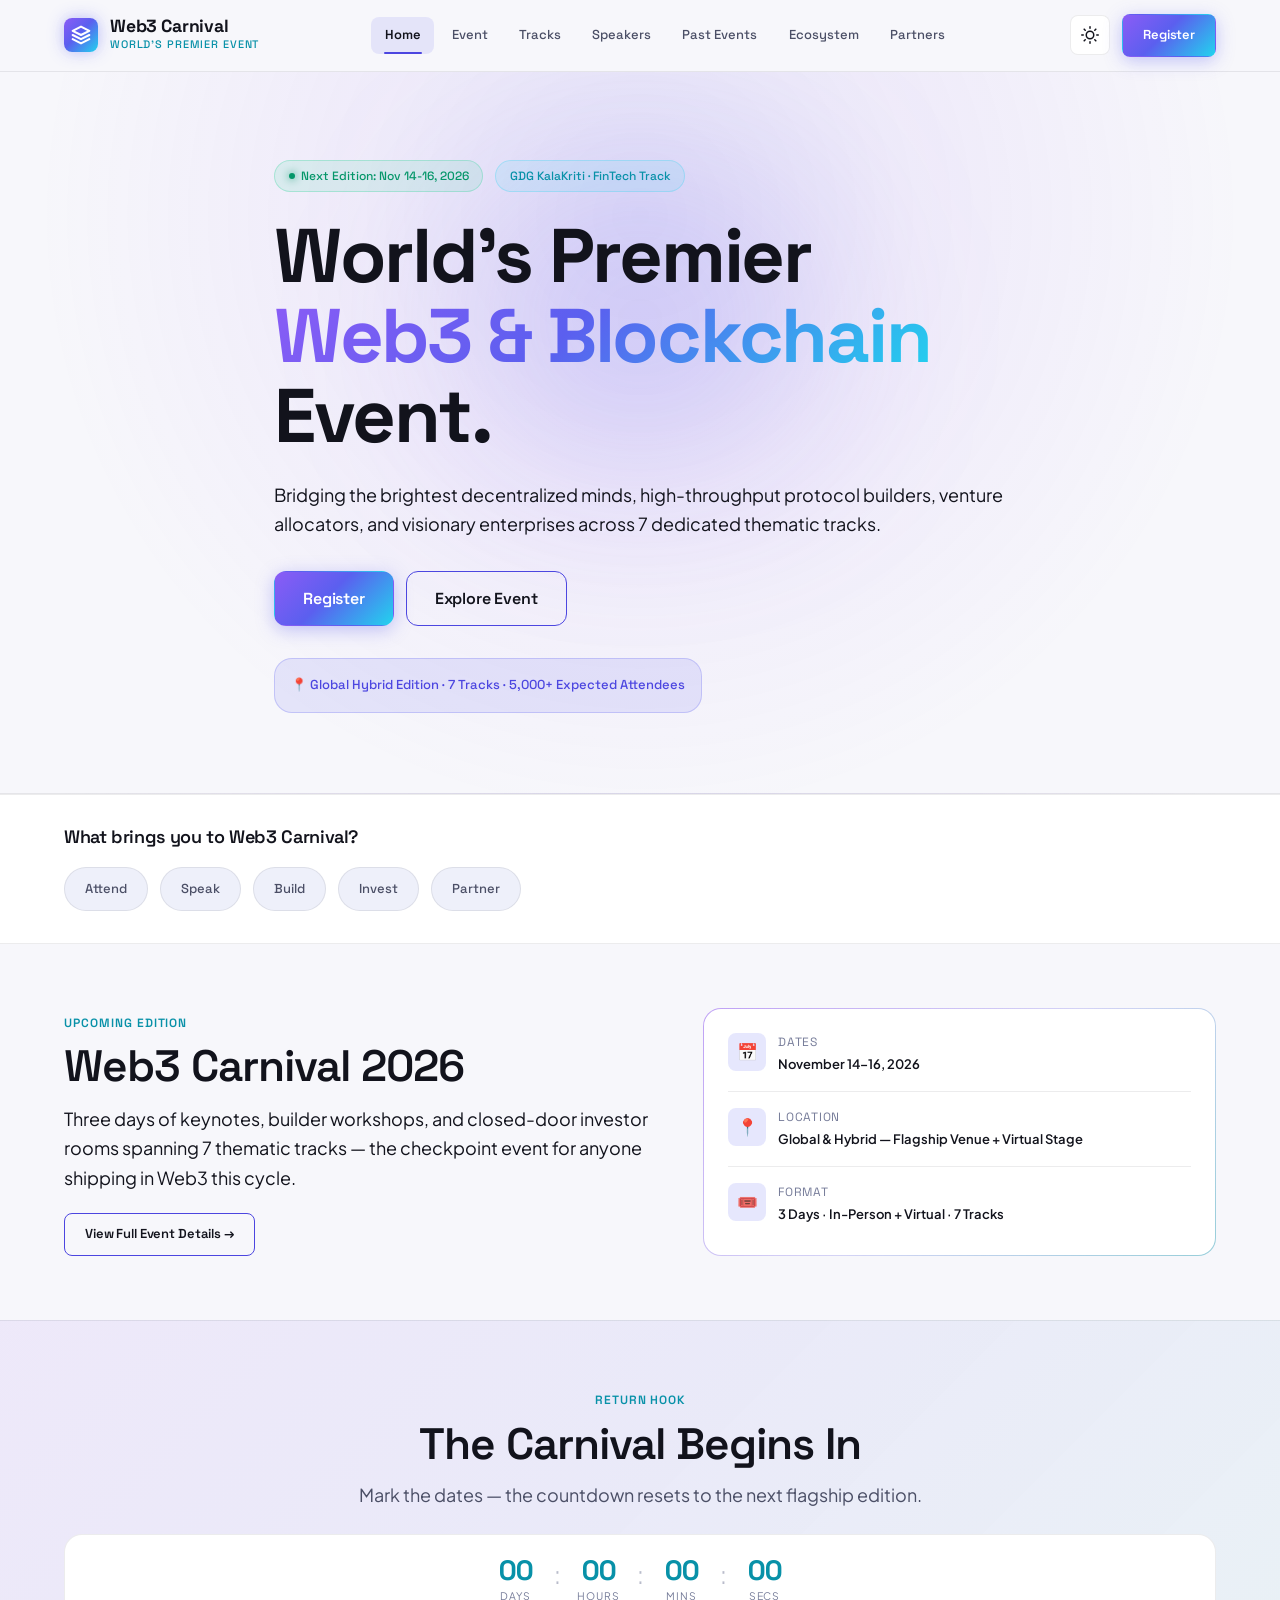
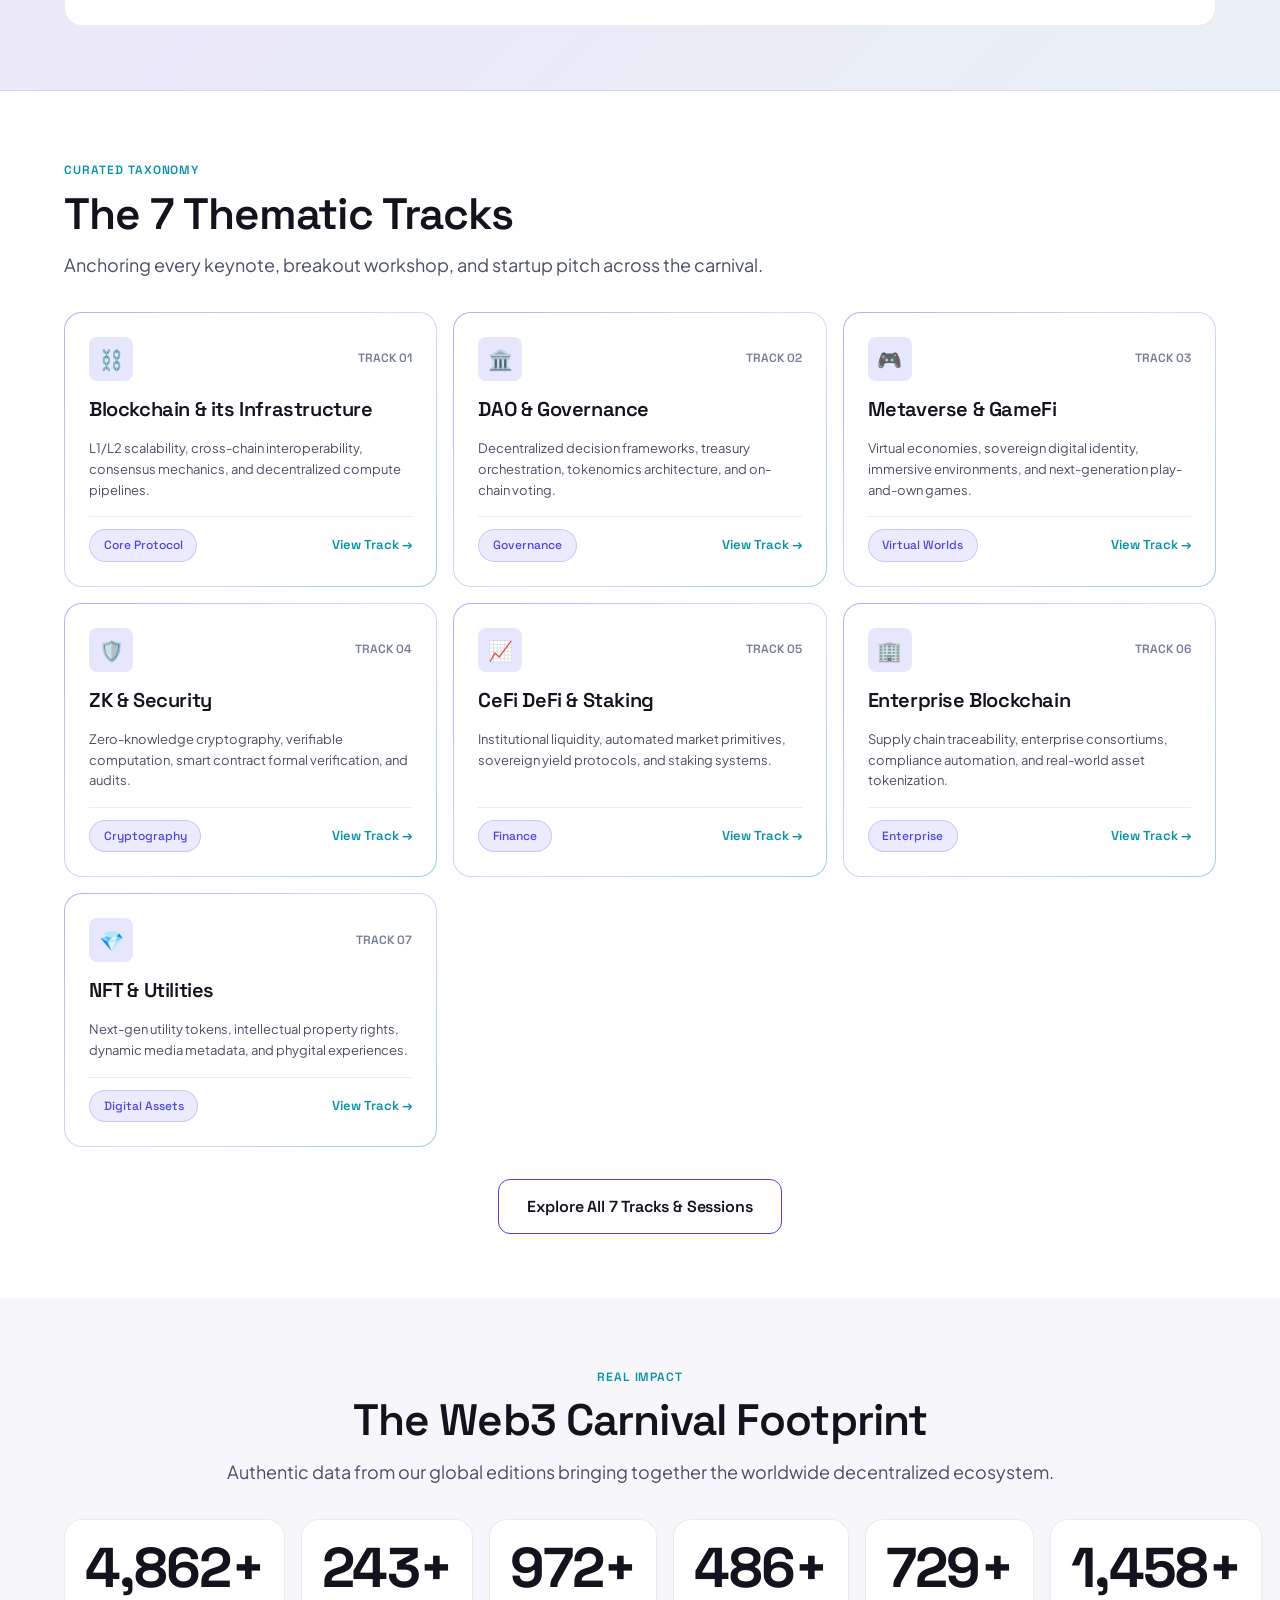
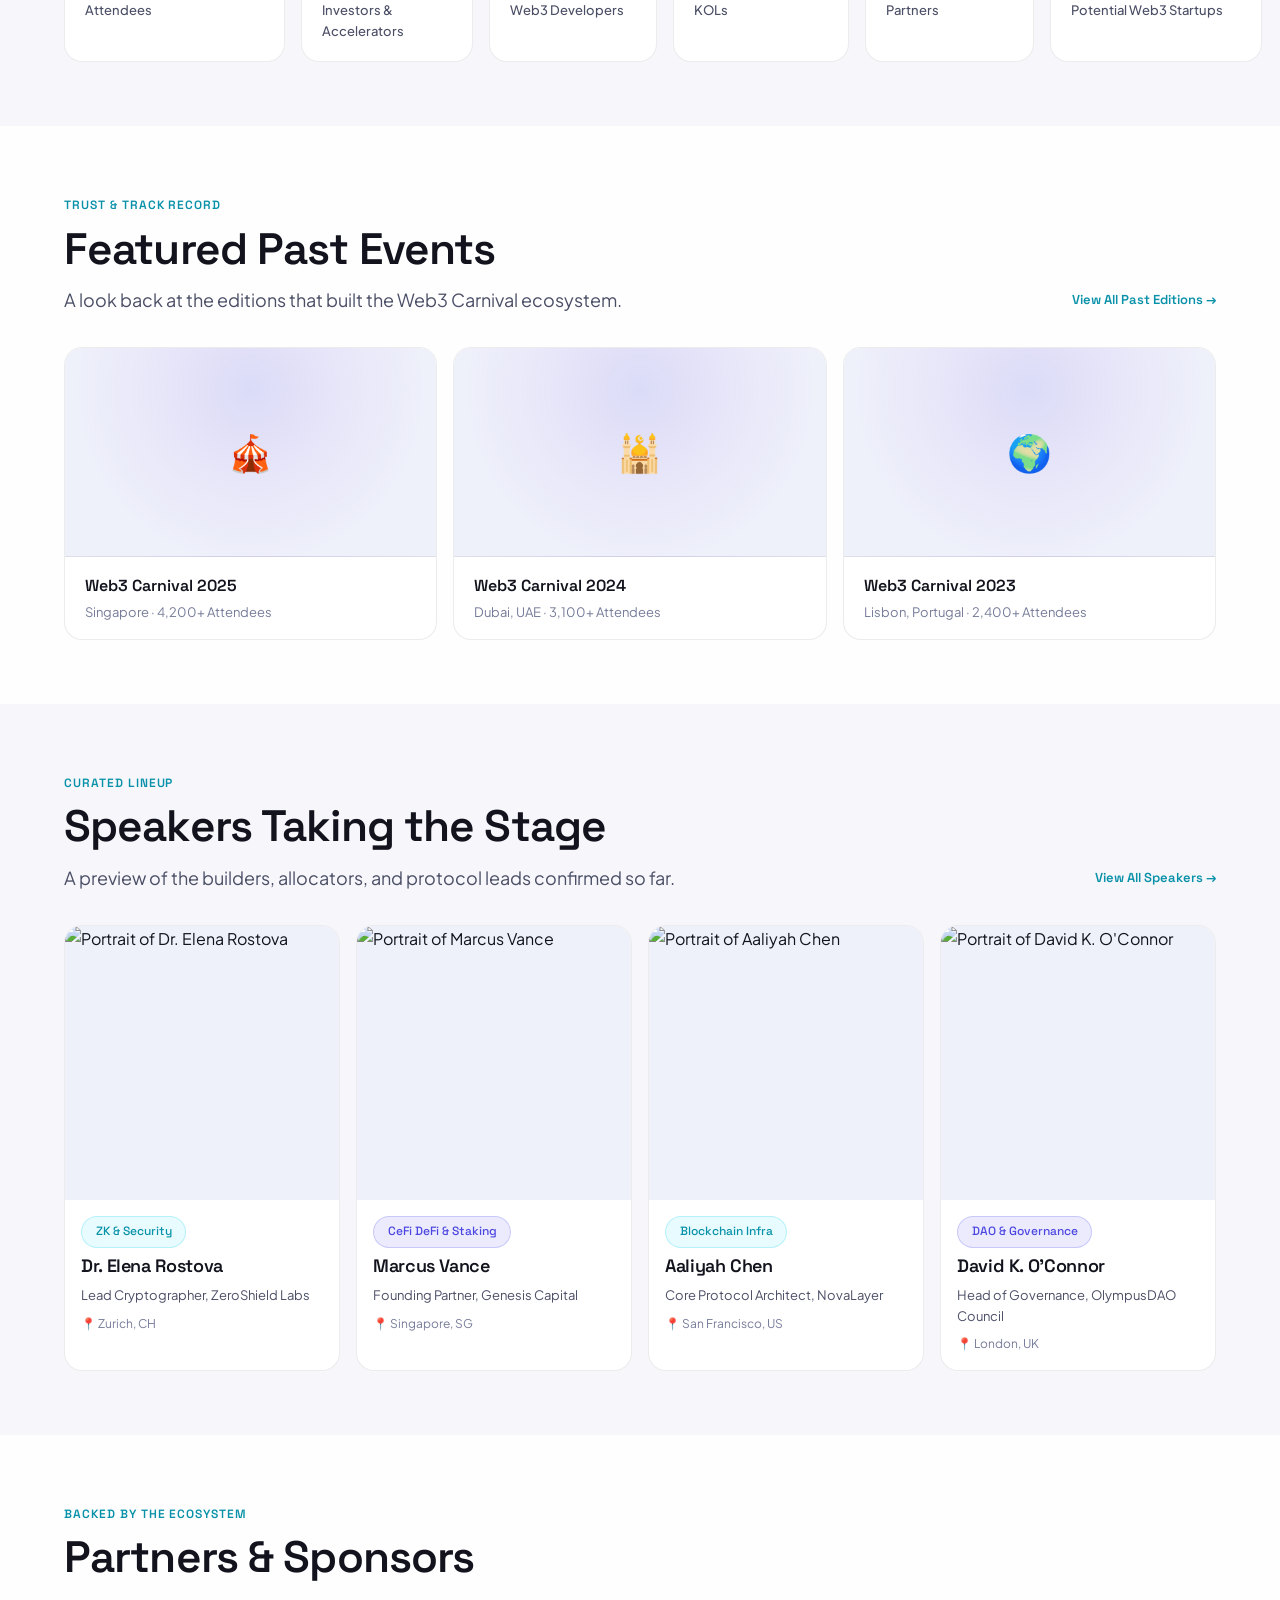
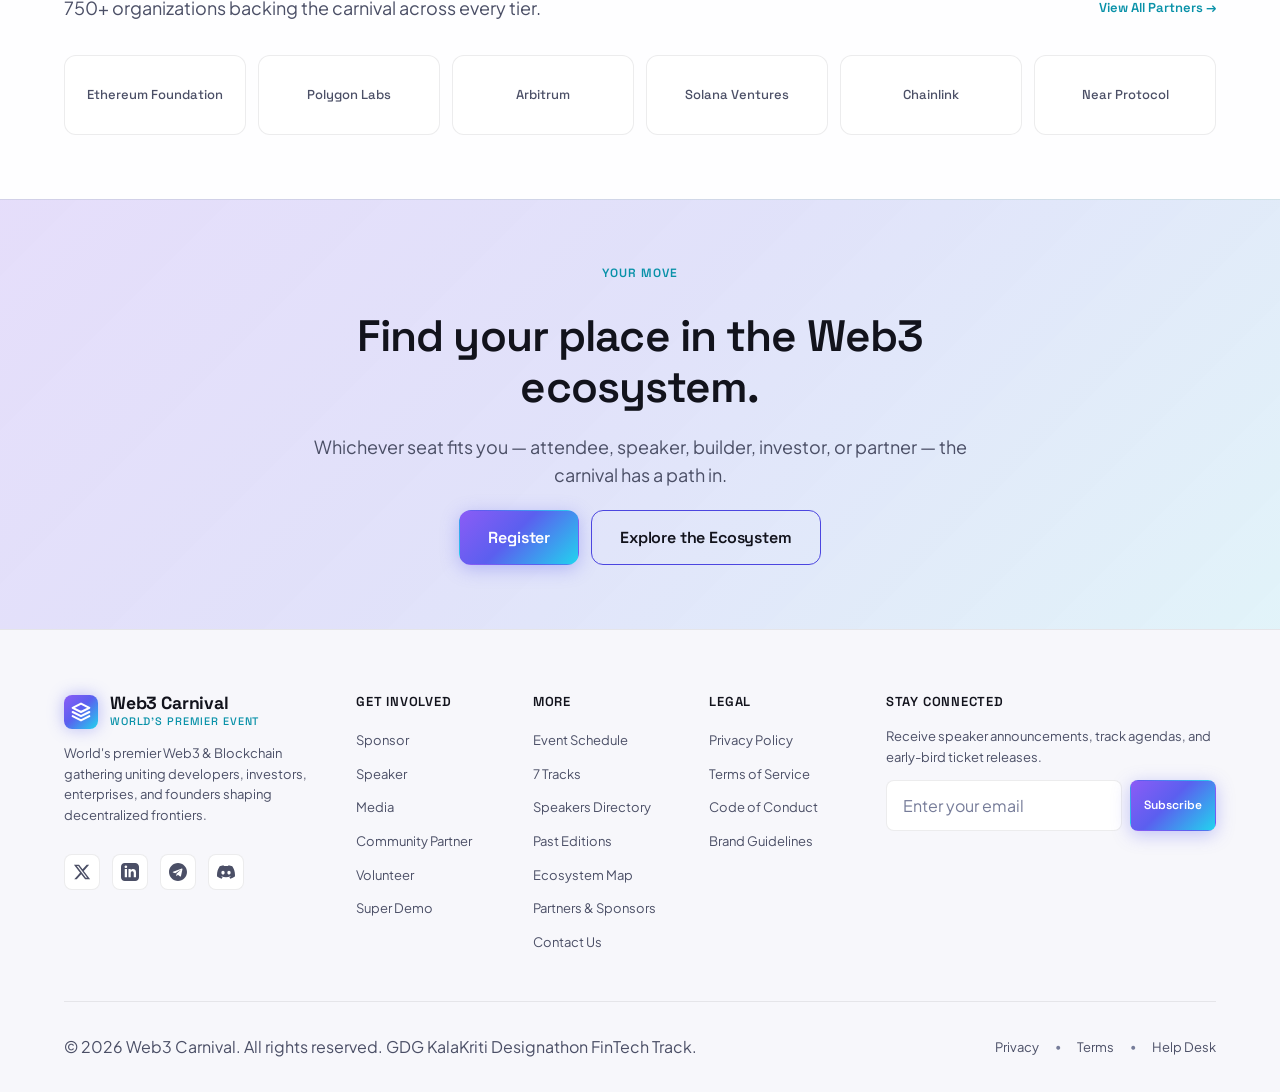
==== index.html @ 72ba26d4 "Phase-1 website code" ====
<!DOCTYPE html>
<html lang="en">
<head>
  <meta charset="UTF-8">
  <meta name="viewport" content="width=device-width, initial-scale=1.0">
  <title>Web3 Carnival — World's Premier Web3 & Blockchain Event</title>
  <meta name="description" content="Web3 Carnival is the world's premier gathering bridging decentralized technologies, builders, institutional leaders, and innovators worldwide.">
  <meta name="theme-color" content="#05060B">

  <link rel="icon" type="image/svg+xml" href="assets/favicon.svg">
  <link rel="preconnect" href="https://fonts.googleapis.com">
  <link rel="preconnect" href="https://fonts.gstatic.com" crossorigin>
  <link href="https://fonts.googleapis.com/css2?family=Plus+Jakarta+Sans:wght@400;500;600;700&family=Space+Grotesk:wght@500;600;700&display=swap" rel="stylesheet">

  <!-- Design System CSS in Order -->
  <link rel="stylesheet" href="css/tokens.css">
  <link rel="stylesheet" href="css/base.css">
  <link rel="stylesheet" href="css/components.css">
  <link rel="stylesheet" href="css/pages.css">
  <link rel="stylesheet" href="css/responsive.css">
</head>
<body>

  <!-- Accessible Skip-to-content Link -->
  <a href="#main-content" class="skip-link">Skip to main content</a>

  <!-- Sticky Translucent Navigation -->
  <header id="site-header" class="site-header">
    <div class="container nav-container">
      <a href="index.html" class="nav-brand" aria-label="Web3 Carnival Home">
        <div class="nav-brand-logo" aria-hidden="true">
          <svg width="20" height="20" viewBox="0 0 24 24" fill="none" stroke="currentColor" stroke-width="2.5" stroke-linecap="round" stroke-linejoin="round">
            <polygon points="12 2 2 7 12 12 22 7 12 2"></polygon>
            <polyline points="2 17 12 22 22 17"></polyline>
            <polyline points="2 12 12 17 22 12"></polyline>
          </svg>
        </div>
        <div class="nav-brand-text">
          <span class="nav-brand-title">Web3 Carnival</span>
          <span class="nav-brand-subtitle">World's Premier Event</span>
        </div>
      </a>

      <!-- Desktop Navigation -->
      <nav class="nav-menu" aria-label="Main Navigation">
        <div class="nav-links">
          <a href="index.html" class="nav-link active" aria-current="page">Home</a>
          <a href="event.html" class="nav-link">Event</a>
          <a href="tracks.html" class="nav-link">Tracks</a>
          <a href="speakers.html" class="nav-link">Speakers</a>
          <a href="past-events.html" class="nav-link">Past Events</a>
          <a href="ecosystem.html" class="nav-link">Ecosystem</a>
          <a href="partners.html" class="nav-link">Partners</a>
        </div>
      </nav>

      <!-- Nav Actions -->
      <div class="nav-actions">
        <!-- Dark/Light Theme Toggle -->
        <button class="theme-toggle-btn" aria-label="Toggle theme" title="Toggle theme">
          <svg class="theme-icon-moon" viewBox="0 0 24 24" fill="none" stroke="currentColor" stroke-width="2" stroke-linecap="round" stroke-linejoin="round">
            <path d="M21 12.79A9 9 0 1 1 11.21 3 7 7 0 0 0 21 12.79z"></path>
          </svg>
          <svg class="theme-icon-sun" viewBox="0 0 24 24" fill="none" stroke="currentColor" stroke-width="2" stroke-linecap="round" stroke-linejoin="round">
            <circle cx="12" cy="12" r="5"></circle>
            <line x1="12" y1="1" x2="12" y2="3"></line>
            <line x1="12" y1="21" x2="12" y2="23"></line>
            <line x1="4.22" y1="4.22" x2="5.64" y2="5.64"></line>
            <line x1="18.36" y1="18.36" x2="19.78" y2="19.78"></line>
            <line x1="1" y1="12" x2="3" y2="12"></line>
            <line x1="21" y1="12" x2="23" y2="12"></line>
            <line x1="4.22" y1="19.78" x2="5.64" y2="18.36"></line>
            <line x1="18.36" y1="5.64" x2="19.78" y2="4.22"></line>
          </svg>
        </button>

        <!-- Primary CTA -->
        <a href="register.html" class="btn btn-primary" id="nav-register-btn">Register</a>

        <!-- Mobile Menu Toggle Button -->
        <button class="mobile-toggle" aria-label="Toggle navigation menu" aria-expanded="false" aria-controls="mobile-nav-drawer">
          <span class="mobile-toggle-bar"></span>
          <span class="mobile-toggle-bar"></span>
          <span class="mobile-toggle-bar"></span>
        </button>
      </div>
    </div>

    <!-- Mobile Drawer Navigation -->
    <div id="mobile-nav-drawer" class="mobile-nav-drawer" aria-hidden="true">
      <nav class="mobile-nav-links" aria-label="Mobile Navigation">
        <a href="index.html" class="mobile-nav-link active" aria-current="page">
          <span>Home</span>
          <span aria-hidden="true">&rarr;</span>
        </a>
        <a href="event.html" class="mobile-nav-link">
          <span>Event</span>
          <span aria-hidden="true">&rarr;</span>
        </a>
        <a href="tracks.html" class="mobile-nav-link">
          <span>Tracks</span>
          <span aria-hidden="true">&rarr;</span>
        </a>
        <a href="speakers.html" class="mobile-nav-link">
          <span>Speakers</span>
          <span aria-hidden="true">&rarr;</span>
        </a>
        <a href="past-events.html" class="mobile-nav-link">
          <span>Past Events</span>
          <span aria-hidden="true">&rarr;</span>
        </a>
        <a href="ecosystem.html" class="mobile-nav-link">
          <span>Ecosystem</span>
          <span aria-hidden="true">&rarr;</span>
        </a>
        <a href="partners.html" class="mobile-nav-link">
          <span>Partners</span>
          <span aria-hidden="true">&rarr;</span>
        </a>
      </nav>
      <div class="mobile-nav-cta">
        <a href="register.html" class="btn btn-primary btn-full">Register Now</a>
        <a href="contact.html" class="btn btn-secondary btn-full">Contact Team</a>
      </div>
    </div>
  </header>

  <!-- Main Content -->
  <main id="main-content">
    
    <!-- Hero Section -->
    <section class="hero-section" aria-labelledby="hero-title">
      <div class="hero-glow-orb" aria-hidden="true"></div>
      <div class="container hero-content">
        <div class="hero-badge-wrap">
          <span class="pill pill-status-live">Next Edition: Nov 14-16, 2026</span>
          <span class="pill pill-cyan">GDG KalaKriti · FinTech Track</span>
        </div>

        <h1 id="hero-title" class="hero-title">
          World's Premier <span class="text-gradient">Web3 &amp; Blockchain</span> Event.
        </h1>

        <p class="hero-desc lead">
          Bridging the brightest decentralized minds, high-throughput protocol builders, venture allocators, and visionary enterprises across 7 dedicated thematic tracks.
        </p>

        <div class="hero-actions">
          <a href="register.html" class="btn btn-primary btn-lg">Register</a>
          <a href="event.html" class="btn btn-secondary btn-lg">Explore Event</a>
        </div>

        <div class="pill pill-accent" style="padding: var(--space-4); border-radius: var(--radius-lg); font-size: var(--text-sm); margin-top: var(--space-2);">
          <span>📍 Global Hybrid Edition · 7 Tracks · 5,000+ Expected Attendees</span>
        </div>
      </div>
    </section>

    <!-- Personalized Entry — lightweight, skippable strip (not a gate) -->
    <section class="persona-section" aria-labelledby="persona-heading" data-persona-strip>
      <div class="container persona-inner">
        <h2 id="persona-heading" class="persona-question">What brings you to Web3 Carnival?</h2>

        <div class="persona-options" role="group" aria-label="Select what brings you to Web3 Carnival">
          <button type="button" class="persona-btn" data-persona-id="attend" aria-pressed="false">Attend</button>
          <button type="button" class="persona-btn" data-persona-id="speak" aria-pressed="false">Speak</button>
          <button type="button" class="persona-btn" data-persona-id="build" aria-pressed="false">Build</button>
          <button type="button" class="persona-btn" data-persona-id="invest" aria-pressed="false">Invest</button>
          <button type="button" class="persona-btn" data-persona-id="partner" aria-pressed="false">Partner</button>
        </div>

        <div class="persona-recommend" data-persona-recommend aria-live="polite">
          <p class="persona-recommend-text" data-persona-recommend-text>Choose an option above for a tailored next step.</p>
          <a href="register.html" class="btn btn-primary btn-sm" data-persona-recommend-cta>Register</a>
        </div>
      </div>
    </section>

    <!-- Upcoming Event Snapshot -->
    <section class="section reveal" aria-labelledby="snapshot-heading">
      <div class="container">
        <div class="event-snapshot-grid">
          <div class="event-snapshot-info">
            <span class="section-eyebrow">Upcoming Edition</span>
            <h2 id="snapshot-heading">Web3 Carnival 2026</h2>
            <p class="lead">Three days of keynotes, builder workshops, and closed-door investor rooms spanning 7 thematic tracks — the checkpoint event for anyone shipping in Web3 this cycle.</p>
            <a href="event.html" class="btn btn-secondary">View Full Event Details &rarr;</a>
          </div>

          <div class="event-snapshot-facts">
            <div class="event-fact-row">
              <div class="event-fact-icon" aria-hidden="true">📅</div>
              <div>
                <div class="event-fact-label">Dates</div>
                <div class="event-fact-value">November 14–16, 2026</div>
              </div>
            </div>
            <div class="event-fact-row">
              <div class="event-fact-icon" aria-hidden="true">📍</div>
              <div>
                <div class="event-fact-label">Location</div>
                <div class="event-fact-value">Global &amp; Hybrid — Flagship Venue + Virtual Stage</div>
              </div>
            </div>
            <div class="event-fact-row">
              <div class="event-fact-icon" aria-hidden="true">🎟️</div>
              <div>
                <div class="event-fact-label">Format</div>
                <div class="event-fact-value">3 Days · In-Person + Virtual · 7 Tracks</div>
              </div>
            </div>
          </div>
        </div>
      </div>
    </section>

    <!-- Countdown -->
    <section class="section countdown-section reveal" aria-labelledby="countdown-heading">
      <div class="container">
        <span class="section-eyebrow">Return Hook</span>
        <h2 id="countdown-heading" class="section-title">The Carnival Begins In</h2>
        <p class="section-desc" style="margin: 0 auto;">Mark the dates — the countdown resets to the next flagship edition.</p>

        <div class="countdown-box" aria-label="Countdown to Web3 Carnival 2026">
          <div class="countdown-unit">
            <span id="count-days" class="countdown-num">48</span>
            <span class="countdown-label">Days</span>
          </div>
          <span class="countdown-sep" aria-hidden="true">:</span>
          <div class="countdown-unit">
            <span id="count-hours" class="countdown-num">14</span>
            <span class="countdown-label">Hours</span>
          </div>
          <span class="countdown-sep" aria-hidden="true">:</span>
          <div class="countdown-unit">
            <span id="count-mins" class="countdown-num">32</span>
            <span class="countdown-label">Mins</span>
          </div>
          <span class="countdown-sep" aria-hidden="true">:</span>
          <div class="countdown-unit">
            <span id="count-secs" class="countdown-num">10</span>
            <span class="countdown-label">Secs</span>
          </div>
        </div>
      </div>
    </section>

    <!-- 7 Tracks Highlight Section -->
    <section class="section reveal" style="background: var(--bg-surface-alpha);" aria-labelledby="tracks-heading">
      <div class="container">
        <div class="section-header">
          <span class="section-eyebrow">Curated Taxonomy</span>
          <h2 id="tracks-heading" class="section-title">The 7 Thematic Tracks</h2>
          <p class="section-desc">Anchoring every keynote, breakout workshop, and startup pitch across the carnival.</p>
        </div>

        <div class="tracks-grid">
          <a href="tracks.html#infra" class="card-track">
            <div class="card-track-header">
              <div class="card-track-icon" aria-hidden="true">⛓️</div>
              <span class="card-track-number">TRACK 01</span>
            </div>
            <h3 class="card-track-title">Blockchain &amp; its Infrastructure</h3>
            <p class="card-track-desc">L1/L2 scalability, cross-chain interoperability, consensus mechanics, and decentralized compute pipelines.</p>
            <div class="card-track-footer">
              <span class="pill pill-accent">Core Protocol</span>
              <span class="card-track-cta">View Track &rarr;</span>
            </div>
          </a>

          <a href="tracks.html#dao" class="card-track">
            <div class="card-track-header">
              <div class="card-track-icon" aria-hidden="true">🏛️</div>
              <span class="card-track-number">TRACK 02</span>
            </div>
            <h3 class="card-track-title">DAO &amp; Governance</h3>
            <p class="card-track-desc">Decentralized decision frameworks, treasury orchestration, tokenomics architecture, and on-chain voting.</p>
            <div class="card-track-footer">
              <span class="pill pill-accent">Governance</span>
              <span class="card-track-cta">View Track &rarr;</span>
            </div>
          </a>

          <a href="tracks.html#metaverse" class="card-track">
            <div class="card-track-header">
              <div class="card-track-icon" aria-hidden="true">🎮</div>
              <span class="card-track-number">TRACK 03</span>
            </div>
            <h3 class="card-track-title">Metaverse &amp; GameFi</h3>
            <p class="card-track-desc">Virtual economies, sovereign digital identity, immersive environments, and next-generation play-and-own games.</p>
            <div class="card-track-footer">
              <span class="pill pill-accent">Virtual Worlds</span>
              <span class="card-track-cta">View Track &rarr;</span>
            </div>
          </a>

          <a href="tracks.html#zk" class="card-track">
            <div class="card-track-header">
              <div class="card-track-icon" aria-hidden="true">🛡️</div>
              <span class="card-track-number">TRACK 04</span>
            </div>
            <h3 class="card-track-title">ZK &amp; Security</h3>
            <p class="card-track-desc">Zero-knowledge cryptography, verifiable computation, smart contract formal verification, and audits.</p>
            <div class="card-track-footer">
              <span class="pill pill-accent">Cryptography</span>
              <span class="card-track-cta">View Track &rarr;</span>
            </div>
          </a>

          <a href="tracks.html#defi" class="card-track">
            <div class="card-track-header">
              <div class="card-track-icon" aria-hidden="true">📈</div>
              <span class="card-track-number">TRACK 05</span>
            </div>
            <h3 class="card-track-title">CeFi DeFi &amp; Staking</h3>
            <p class="card-track-desc">Institutional liquidity, automated market primitives, sovereign yield protocols, and staking systems.</p>
            <div class="card-track-footer">
              <span class="pill pill-accent">Finance</span>
              <span class="card-track-cta">View Track &rarr;</span>
            </div>
          </a>

          <a href="tracks.html#enterprise" class="card-track">
            <div class="card-track-header">
              <div class="card-track-icon" aria-hidden="true">🏢</div>
              <span class="card-track-number">TRACK 06</span>
            </div>
            <h3 class="card-track-title">Enterprise Blockchain</h3>
            <p class="card-track-desc">Supply chain traceability, enterprise consortiums, compliance automation, and real-world asset tokenization.</p>
            <div class="card-track-footer">
              <span class="pill pill-accent">Enterprise</span>
              <span class="card-track-cta">View Track &rarr;</span>
            </div>
          </a>

          <a href="tracks.html#nft" class="card-track">
            <div class="card-track-header">
              <div class="card-track-icon" aria-hidden="true">💎</div>
              <span class="card-track-number">TRACK 07</span>
            </div>
            <h3 class="card-track-title">NFT &amp; Utilities</h3>
            <p class="card-track-desc">Next-gen utility tokens, intellectual property rights, dynamic media metadata, and phygital experiences.</p>
            <div class="card-track-footer">
              <span class="pill pill-accent">Digital Assets</span>
              <span class="card-track-cta">View Track &rarr;</span>
            </div>
          </a>
        </div>

        <div style="text-align: center; margin-top: var(--space-8);">
          <a href="tracks.html" class="btn btn-secondary btn-lg">Explore All 7 Tracks &amp; Sessions</a>
        </div>
      </div>
    </section>

    <!-- Real Stats / Animated Proof Section -->
    <section class="section reveal" aria-labelledby="stats-heading">
      <div class="container">
        <div class="section-header text-center">
          <span class="section-eyebrow">Real Impact</span>
          <h2 id="stats-heading" class="section-title">The Web3 Carnival Footprint</h2>
          <p class="section-desc">Authentic data from our global editions bringing together the worldwide decentralized ecosystem.</p>
        </div>

        <div class="stats-grid">
          <div class="stat-block">
            <span class="stat-numeral" data-counter-target="5000" data-counter-suffix="+">5,000+</span>
            <span class="stat-label">Attendees</span>
          </div>
          <div class="stat-block">
            <span class="stat-numeral" data-counter-target="250" data-counter-suffix="+">250+</span>
            <span class="stat-label">Investors &amp; Accelerators</span>
          </div>
          <div class="stat-block">
            <span class="stat-numeral" data-counter-target="1000" data-counter-suffix="+">1,000+</span>
            <span class="stat-label">Web3 Developers</span>
          </div>
          <div class="stat-block">
            <span class="stat-numeral" data-counter-target="500" data-counter-suffix="+">500+</span>
            <span class="stat-label">KOLs</span>
          </div>
          <div class="stat-block">
            <span class="stat-numeral" data-counter-target="750" data-counter-suffix="+">750+</span>
            <span class="stat-label">Partners</span>
          </div>
          <div class="stat-block">
            <span class="stat-numeral" data-counter-target="1500" data-counter-suffix="+">1,500+</span>
            <span class="stat-label">Potential Web3 Startups</span>
          </div>
        </div>
      </div>
    </section>

    <!-- Featured Past Events -->
    <section class="section reveal" style="background: var(--bg-surface-alpha);" aria-labelledby="past-events-heading">
      <div class="container">
        <div class="section-header preview-header-row">
          <div>
            <span class="section-eyebrow">Trust &amp; Track Record</span>
            <h2 id="past-events-heading" class="section-title">Featured Past Events</h2>
            <p class="section-desc">A look back at the editions that built the Web3 Carnival ecosystem.</p>
          </div>
          <a href="past-events.html" class="preview-header-link">View All Past Editions &rarr;</a>
        </div>

        <div class="past-events-grid">
          <article class="past-event-card">
            <div class="past-event-banner" aria-hidden="true">🎪</div>
            <div class="past-event-body">
              <span class="past-event-edition">Web3 Carnival 2025</span>
              <span class="past-event-meta">Singapore · 4,200+ Attendees</span>
            </div>
          </article>
          <article class="past-event-card">
            <div class="past-event-banner" aria-hidden="true">🕌</div>
            <div class="past-event-body">
              <span class="past-event-edition">Web3 Carnival 2024</span>
              <span class="past-event-meta">Dubai, UAE · 3,100+ Attendees</span>
            </div>
          </article>
          <article class="past-event-card">
            <div class="past-event-banner" aria-hidden="true">🌍</div>
            <div class="past-event-body">
              <span class="past-event-edition">Web3 Carnival 2023</span>
              <span class="past-event-meta">Lisbon, Portugal · 2,400+ Attendees</span>
            </div>
          </article>
        </div>
      </div>
    </section>

    <!-- Speaker Preview -->
    <section class="section reveal" aria-labelledby="speakers-heading">
      <div class="container">
        <div class="section-header preview-header-row">
          <div>
            <span class="section-eyebrow">Curated Lineup</span>
            <h2 id="speakers-heading" class="section-title">Speakers Taking the Stage</h2>
            <p class="section-desc">A preview of the builders, allocators, and protocol leads confirmed so far.</p>
          </div>
          <a href="speakers.html" class="preview-header-link">View All Speakers &rarr;</a>
        </div>

        <div class="speakers-grid">
          <article class="card-speaker">
            <div class="card-speaker-media">
              <img class="card-speaker-img" src="https://i.pravatar.cc/320?img=47" alt="Portrait of Dr. Elena Rostova">
            </div>
            <div class="card-speaker-body">
              <span class="pill pill-cyan" style="align-self: flex-start;">ZK &amp; Security</span>
              <h3 class="card-speaker-name">Dr. Elena Rostova</h3>
              <p class="card-speaker-role">Lead Cryptographer, ZeroShield Labs</p>
              <span class="card-speaker-location">📍 Zurich, CH</span>
            </div>
          </article>

          <article class="card-speaker">
            <div class="card-speaker-media">
              <img class="card-speaker-img" src="https://i.pravatar.cc/320?img=13" alt="Portrait of Marcus Vance">
            </div>
            <div class="card-speaker-body">
              <span class="pill pill-accent" style="align-self: flex-start;">CeFi DeFi &amp; Staking</span>
              <h3 class="card-speaker-name">Marcus Vance</h3>
              <p class="card-speaker-role">Founding Partner, Genesis Capital</p>
              <span class="card-speaker-location">📍 Singapore, SG</span>
            </div>
          </article>

          <article class="card-speaker">
            <div class="card-speaker-media">
              <img class="card-speaker-img" src="https://i.pravatar.cc/320?img=25" alt="Portrait of Aaliyah Chen">
            </div>
            <div class="card-speaker-body">
              <span class="pill pill-cyan" style="align-self: flex-start;">Blockchain Infra</span>
              <h3 class="card-speaker-name">Aaliyah Chen</h3>
              <p class="card-speaker-role">Core Protocol Architect, NovaLayer</p>
              <span class="card-speaker-location">📍 San Francisco, US</span>
            </div>
          </article>

          <article class="card-speaker">
            <div class="card-speaker-media">
              <img class="card-speaker-img" src="https://i.pravatar.cc/320?img=33" alt="Portrait of David K. O'Connor">
            </div>
            <div class="card-speaker-body">
              <span class="pill pill-accent" style="align-self: flex-start;">DAO &amp; Governance</span>
              <h3 class="card-speaker-name">David K. O'Connor</h3>
              <p class="card-speaker-role">Head of Governance, OlympusDAO Council</p>
              <span class="card-speaker-location">📍 London, UK</span>
            </div>
          </article>
        </div>
      </div>
    </section>

    <!-- Partners Preview -->
    <section class="section reveal" style="background: var(--bg-surface-alpha);" aria-labelledby="partners-heading">
      <div class="container">
        <div class="section-header preview-header-row">
          <div>
            <span class="section-eyebrow">Backed By The Ecosystem</span>
            <h2 id="partners-heading" class="section-title">Partners &amp; Sponsors</h2>
            <p class="section-desc">750+ organizations backing the carnival across every tier.</p>
          </div>
          <a href="partners.html" class="preview-header-link">View All Partners &rarr;</a>
        </div>

        <div class="partner-grid">
          <div class="partner-tile">Ethereum Foundation</div>
          <div class="partner-tile">Polygon Labs</div>
          <div class="partner-tile">Arbitrum</div>
          <div class="partner-tile">Solana Ventures</div>
          <div class="partner-tile">Chainlink</div>
          <div class="partner-tile">Near Protocol</div>
        </div>
      </div>
    </section>

    <!-- Final CTA -->
    <section class="section final-cta-section reveal" aria-labelledby="final-cta-heading">
      <div class="container final-cta-inner">
        <span class="section-eyebrow">Your Move</span>
        <h2 id="final-cta-heading" class="section-title" style="margin-bottom: 0;">Find your place in the Web3 ecosystem.</h2>
        <p class="section-desc">Whichever seat fits you — attendee, speaker, builder, investor, or partner — the carnival has a path in.</p>
        <div class="final-cta-actions">
          <a href="register.html" class="btn btn-primary btn-lg">Register</a>
          <a href="ecosystem.html" class="btn btn-secondary btn-lg">Explore the Ecosystem</a>
        </div>
      </div>
    </section>

  </main>

  <!-- Shared Semantic Footer -->
  <footer id="site-footer" class="site-footer">
    <div class="container">
      <div class="footer-top">
        <div class="footer-brand">
          <a href="index.html" class="nav-brand" aria-label="Web3 Carnival Home">
            <div class="nav-brand-logo" aria-hidden="true">
              <svg width="20" height="20" viewBox="0 0 24 24" fill="none" stroke="currentColor" stroke-width="2.5" stroke-linecap="round" stroke-linejoin="round">
                <polygon points="12 2 2 7 12 12 22 7 12 2"></polygon>
                <polyline points="2 17 12 22 22 17"></polyline>
                <polyline points="2 12 12 17 22 12"></polyline>
              </svg>
            </div>
            <div class="nav-brand-text">
              <span class="nav-brand-title">Web3 Carnival</span>
              <span class="nav-brand-subtitle">World's Premier Event</span>
            </div>
          </a>
          <p class="footer-brand-desc">
            World's premier Web3 &amp; Blockchain gathering uniting developers, investors, enterprises, and founders shaping decentralized frontiers.
          </p>
          <div class="footer-socials" aria-label="Social media channels">
            <a href="https://twitter.com" class="social-icon-btn" aria-label="Follow us on X/Twitter" target="_blank" rel="noopener noreferrer">
              <svg viewBox="0 0 24 24" fill="currentColor"><path d="M18.244 2.25h3.308l-7.227 8.26 8.502 11.24H16.17l-5.214-6.817L4.99 21.75H1.68l7.73-8.835L1.254 2.25H8.08l4.713 6.231zm-1.161 17.52h1.833L7.084 4.126H5.117z"/></svg>
            </a>
            <a href="https://linkedin.com" class="social-icon-btn" aria-label="Connect on LinkedIn" target="_blank" rel="noopener noreferrer">
              <svg viewBox="0 0 24 24" fill="currentColor"><path d="M19 0h-14c-2.761 0-5 2.239-5 5v14c0 2.761 2.239 5 5 5h14c2.762 0 5-2.239 5-5v-14c0-2.761-2.761-5-5-5zm-11 19h-3v-11h3v11zm-1.5-12.268c-.966 0-1.75-.79-1.75-1.764s.784-1.764 1.75-1.764 1.75.79 1.75 1.764-.783 1.764-1.75 1.764zm13.5 12.268h-3v-5.604c0-3.368-4-3.113-4 0v5.604h-3v-11h3v1.765c1.396-2.586 7-2.777 7 2.476v6.759z"/></svg>
            </a>
            <a href="https://telegram.org" class="social-icon-btn" aria-label="Join our Telegram community" target="_blank" rel="noopener noreferrer">
              <svg viewBox="0 0 24 24" fill="currentColor"><path d="M12 0c-6.627 0-12 5.373-12 12s5.373 12 12 12 12-5.373 12-12-5.373-12-12-12zm5.894 8.221l-1.97 9.28c-.145.658-.537.818-1.084.508l-3-2.21-1.446 1.394c-.14.18-.357.295-.6.295-.002 0-.003 0-.005 0l.213-3.054 5.56-5.022c.24-.213-.054-.334-.373-.121l-6.869 4.326-2.96-.924c-.643-.204-.657-.643.136-.953l11.57-4.461c.536-.196 1.006.128.832.941z"/></svg>
            </a>
            <a href="https://discord.com" class="social-icon-btn" aria-label="Join Discord server" target="_blank" rel="noopener noreferrer">
              <svg viewBox="0 0 24 24" fill="currentColor"><path d="M20.317 4.37a19.791 19.791 0 0 0-4.885-1.515.074.074 0 0 0-.079.037c-.21.375-.444.864-.608 1.25a18.27 18.27 0 0 0-5.487 0 12.64 12.64 0 0 0-.617-1.25.077.077 0 0 0-.079-.037A19.736 19.736 0 0 0 3.677 4.37a.07.07 0 0 0-.032.027C.533 9.046-.32 13.58.099 18.057a.082.082 0 0 0 .031.057 19.9 19.9 0 0 0 5.993 3.03.078.078 0 0 0 .084-.028c.462-.63.874-1.295 1.226-1.994.021-.041.001-.09-.041-.106a13.107 13.107 0 0 1-1.872-.892.077.077 0 0 1-.008-.128 10.2 10.2 0 0 0 .372-.292.074.074 0 0 1 .077-.01c3.929 1.793 8.18 1.793 12.061 0a.074.074 0 0 1 .078.01c.12.098.246.198.373.292a.077.077 0 0 1-.006.127 12.299 12.299 0 0 1-1.873.894.077.077 0 0 0-.041.107c.36.698.772 1.362 1.225 1.993a.076.076 0 0 0 .084.028 19.839 19.839 0 0 0 6.002-3.03.077.077 0 0 0 .032-.054c.5-5.177-.838-9.674-3.549-13.66a.061.061 0 0 0-.031-.028zM8.02 15.33c-1.183 0-2.157-1.085-2.157-2.419 0-1.333.956-2.419 2.157-2.419 1.21 0 2.176 1.096 2.157 2.42 0 1.333-.956 2.418-2.157 2.418zm7.975 0c-1.183 0-2.157-1.085-2.157-2.419 0-1.333.955-2.419 2.157-2.419 1.21 0 2.176 1.096 2.157 2.42 0 1.333-.946 2.418-2.157 2.418z"/></svg>
            </a>
          </div>
        </div>

        <div class="footer-col">
          <h4 class="footer-col-title">Get Involved</h4>
          <ul class="footer-links-list">
            <li><a href="register.html?type=sponsor" class="footer-link">Sponsor</a></li>
            <li><a href="register.html?type=speaker" class="footer-link">Speaker</a></li>
            <li><a href="register.html?type=media" class="footer-link">Media</a></li>
            <li><a href="register.html?type=community" class="footer-link">Community Partner</a></li>
            <li><a href="register.html?type=volunteer" class="footer-link">Volunteer</a></li>
            <li><a href="register.html?type=super-demo" class="footer-link">Super Demo</a></li>
          </ul>
        </div>

        <div class="footer-col">
          <h4 class="footer-col-title">More</h4>
          <ul class="footer-links-list">
            <li><a href="event.html" class="footer-link">Event Schedule</a></li>
            <li><a href="tracks.html" class="footer-link">7 Tracks</a></li>
            <li><a href="speakers.html" class="footer-link">Speakers Directory</a></li>
            <li><a href="past-events.html" class="footer-link">Past Editions</a></li>
            <li><a href="ecosystem.html" class="footer-link">Ecosystem Map</a></li>
            <li><a href="partners.html" class="footer-link">Partners &amp; Sponsors</a></li>
            <li><a href="contact.html" class="footer-link">Contact Us</a></li>
          </ul>
        </div>

        <div class="footer-col">
          <h4 class="footer-col-title">Legal</h4>
          <ul class="footer-links-list">
            <li><a href="#privacy" class="footer-link">Privacy Policy</a></li>
            <li><a href="#terms" class="footer-link">Terms of Service</a></li>
            <li><a href="#code-of-conduct" class="footer-link">Code of Conduct</a></li>
            <li><a href="#brand-kit" class="footer-link">Brand Guidelines</a></li>
          </ul>
        </div>

        <div class="footer-col">
          <h4 class="footer-col-title">Stay Connected</h4>
          <p class="footer-brand-desc" style="margin-bottom: var(--space-3);">
            Receive speaker announcements, track agendas, and early-bird ticket releases.
          </p>
          <form class="footer-newsletter-form" onsubmit="event.preventDefault(); alert('Thank you for subscribing to Web3 Carnival updates!'); this.reset();">
            <input type="email" class="form-input" placeholder="Enter your email" required aria-label="Email address for newsletter">
            <button type="submit" class="btn btn-primary btn-sm">Subscribe</button>
          </form>
        </div>
      </div>

      <div class="footer-bottom">
        <p>&copy; 2026 Web3 Carnival. All rights reserved. GDG KalaKriti Designathon FinTech Track.</p>
        <div class="footer-bottom-links">
          <a href="#privacy" class="footer-link">Privacy</a>
          <span aria-hidden="true">&bull;</span>
          <a href="#terms" class="footer-link">Terms</a>
          <span aria-hidden="true">&bull;</span>
          <a href="contact.html" class="footer-link">Help Desk</a>
        </div>
      </div>
    </div>
  </footer>

  <!-- Scripts in order -->
  <script src="js/data.js"></script>
  <script src="js/theme.js"></script>
  <script src="js/navigation.js"></script>
  <script src="js/main.js"></script>
</body>
</html>
---- css/tokens.css ----
/**
 * Web3 Carnival Design System - Design Tokens
 * GDG KalaKriti Designathon · FinTech Track · Scenario 1
 * Primary Dark Theme (default) with Light Theme alternate
 */

:root {
  /* ==========================================================================
     Color System - Dark Theme (Default)
     ========================================================================== */
  --bg-void: #05060B;
  --bg-surface: #0D1120;
  --bg-raised: #161B2E;

  --accent-indigo: #5B5FEF;
  --accent-violet: #8B5CF6;
  --accent-cyan: #22D3EE;

  --text-primary: #F4F5FA;
  --text-secondary: #9CA3C4;
  --text-muted: #6B7290;

  --success: #34D399;
  --warning: #FBBF24;
  --error: #F87171;
  --focus-ring: #22D3EE;

  /* Translucent & Alpha Layers */
  --bg-void-alpha: rgba(5, 6, 11, 0.88);
  --bg-surface-alpha: rgba(13, 17, 32, 0.8);
  --bg-raised-alpha: rgba(22, 27, 46, 0.85);

  --border-subtle: rgba(255, 255, 255, 0.08);
  --border-medium: rgba(255, 255, 255, 0.16);
  --border-highlight: rgba(139, 92, 246, 0.4);

  /* Gradients */
  --gradient-signature: linear-gradient(135deg, #8B5CF6 0%, #5B5FEF 45%, #22D3EE 100%);
  --gradient-signature-hover: linear-gradient(135deg, #9D74FF 0%, #6E72FF 45%, #38E1FA 100%);
  --gradient-signature-subtle: linear-gradient(135deg, rgba(139, 92, 246, 0.15) 0%, rgba(91, 95, 239, 0.12) 45%, rgba(34, 211, 238, 0.08) 100%);
  --gradient-card-border: linear-gradient(135deg, rgba(139, 92, 246, 0.6), rgba(91, 95, 239, 0.25), rgba(34, 211, 238, 0.5));
  --gradient-hero-glow: radial-gradient(circle at 50% 20%, rgba(91, 95, 239, 0.22) 0%, rgba(139, 92, 246, 0.12) 35%, transparent 70%);

  /* Typography */
  --font-display: 'Space Grotesk', -apple-system, BlinkMacSystemFont, 'Segoe UI', Roboto, sans-serif;
  --font-body: 'Plus Jakarta Sans', -apple-system, BlinkMacSystemFont, 'Segoe UI', Roboto, sans-serif;

  /* Type Scale */
  --text-xs: 0.75rem;          /* 12px */
  --text-sm: 0.8125rem;        /* 13px - meta / captions */
  --text-base: 1rem;           /* 16px - standard body */
  --text-lg: 1.125rem;         /* 18px - body large / intro */
  --text-xl: 1.25rem;          /* 20px - card subtitle */
  --text-2xl: 1.5rem;          /* 24px - card H3 */
  --text-3xl: clamp(1.75rem, 3.5vw, 2.75rem); /* Section H2 */
  --text-4xl: clamp(2.5rem, 6vw, 4.75rem);   /* Hero H1 */
  --text-stat: clamp(2rem, 5vw, 3.5rem);      /* Stat numeral */

  /* Line Heights */
  --lh-tight: 1.05;
  --lh-heading: 1.15;
  --lh-card: 1.25;
  --lh-body: 1.6;
  --lh-meta: 1.4;

  /* Font Weights */
  --fw-normal: 400;
  --fw-medium: 500;
  --fw-semibold: 600;
  --fw-bold: 700;

  /* 8px Spacing Scale */
  --space-1: 0.25rem;   /* 4px */
  --space-2: 0.5rem;    /* 8px */
  --space-3: 0.75rem;   /* 12px */
  --space-4: 1rem;      /* 16px */
  --space-5: 1.25rem;   /* 20px */
  --space-6: 1.5rem;    /* 24px */
  --space-8: 2rem;      /* 32px */
  --space-10: 2.5rem;   /* 40px */
  --space-12: 3rem;     /* 48px */
  --space-16: 4rem;     /* 64px */
  --space-20: 5rem;     /* 80px */
  --space-24: 6rem;     /* 96px */
  --space-32: 8rem;     /* 128px */

  /* Border Radii */
  --radius-xs: 4px;
  --radius-sm: 8px;
  --radius-md: 12px;
  --radius-lg: 18px;
  --radius-xl: 24px;
  --radius-full: 9999px;

  /* Shadows */
  --shadow-sm: 0 2px 8px rgba(0, 0, 0, 0.35);
  --shadow-md: 0 8px 24px rgba(0, 0, 0, 0.45);
  --shadow-lg: 0 16px 48px rgba(0, 0, 0, 0.6);
  --shadow-glow: 0 0 32px rgba(91, 95, 239, 0.3);

  /* Transitions */
  --transition-fast: 150ms cubic-bezier(0.16, 1, 0.3, 1);
  --transition-base: 250ms cubic-bezier(0.16, 1, 0.3, 1);
  --transition-slow: 400ms cubic-bezier(0.16, 1, 0.3, 1);

  /* Layout & Containers */
  --container-max: 1280px;
  --container-pad-mobile: 1.5rem;   /* 24px */
  --container-pad-desktop: 4rem;    /* 64px */
  --nav-height: 72px;
}

/* ==========================================================================
   Color System - Light Theme Alternate (`data-theme="light"`)
   Accents deepened to maintain 4.5:1 contrast on white
   ========================================================================== */
[data-theme="light"] {
  --bg-void: #F7F7FB;
  --bg-surface: #FFFFFF;
  --bg-raised: #EEF0FA;

  --accent-indigo: #4C46E0;
  --accent-violet: #7C3AED;
  --accent-cyan: #0891A8;

  --text-primary: #12131C;
  --text-secondary: #4B4F66;
  --text-muted: #767C99;

  --success: #059669;
  --warning: #D97706;
  --error: #DC2626;
  --focus-ring: #0891A8;

  /* Translucent & Alpha Layers */
  --bg-void-alpha: rgba(247, 247, 251, 0.92);
  --bg-surface-alpha: rgba(255, 255, 255, 0.9);
  --bg-raised-alpha: rgba(238, 240, 250, 0.92);

  --border-subtle: rgba(18, 19, 28, 0.08);
  --border-medium: rgba(18, 19, 28, 0.16);
  --border-highlight: rgba(124, 58, 237, 0.35);

  /* Gradients */
  --gradient-signature-subtle: linear-gradient(135deg, rgba(124, 58, 237, 0.08) 0%, rgba(76, 70, 224, 0.08) 45%, rgba(8, 145, 168, 0.06) 100%);
  --gradient-card-border: linear-gradient(135deg, rgba(124, 58, 237, 0.45), rgba(76, 70, 224, 0.2), rgba(8, 145, 168, 0.4));
  --gradient-hero-glow: radial-gradient(circle at 50% 20%, rgba(76, 70, 224, 0.12) 0%, rgba(124, 58, 237, 0.06) 35%, transparent 70%);

  /* Shadows */
  --shadow-sm: 0 2px 8px rgba(18, 19, 28, 0.06);
  --shadow-md: 0 8px 24px rgba(18, 19, 28, 0.09);
  --shadow-lg: 0 16px 48px rgba(18, 19, 28, 0.12);
  --shadow-glow: 0 0 32px rgba(76, 70, 224, 0.18);
}
---- css/base.css ----
/**
 * Web3 Carnival Design System - Base Styles
 * CSS Reset, Accessible Focus, Typography Hierarchy & Layout Base
 */

/* ==========================================================================
   CSS Reset & Box Sizing
   ========================================================================== */
*, *::before, *::after {
  box-sizing: border-box;
  margin: 0;
  padding: 0;
}

html {
  font-size: 16px;
  scroll-behavior: smooth;
  -webkit-text-size-adjust: 100%;
  text-rendering: optimizeLegibility;
  -webkit-font-smoothing: antialiased;
  -moz-osx-font-smoothing: grayscale;
}

body {
  min-height: 100vh;
  background-color: var(--bg-void);
  color: var(--text-primary);
  font-family: var(--font-body);
  font-size: var(--text-base);
  font-weight: var(--fw-normal);
  line-height: var(--lh-body);
  transition: background-color var(--transition-base), color var(--transition-base);
  overflow-x: hidden;
  display: flex;
  flex-direction: column;
}

/* Belt-and-braces: guarantee no horizontal scroll on any viewport, even if a
   component's content briefly runs wider than the screen (see responsive.css
   for the actual fixes to the components that were causing this). */
html {
  overflow-x: hidden;
  width: 100%;
}

/* ==========================================================================
   Accessible Keyboard Focus & Skip Link
   ========================================================================== */
:focus-visible {
  outline: 2px solid var(--focus-ring);
  outline-offset: 2px;
}

/* Skip-to-content Link (A11y Requirement) */
.skip-link {
  position: absolute;
  top: -100px;
  left: 1.5rem;
  background: var(--accent-indigo);
  color: #FFFFFF;
  padding: 0.75rem 1.25rem;
  border-radius: var(--radius-sm);
  font-family: var(--font-display);
  font-size: var(--text-sm);
  font-weight: var(--fw-semibold);
  text-decoration: none;
  z-index: 10000;
  box-shadow: var(--shadow-md);
  transition: top var(--transition-fast) ease;
}

.skip-link:focus {
  top: 1rem;
}

/* ==========================================================================
   Prefers Reduced Motion
   ========================================================================== */
@media (prefers-reduced-motion: reduce) {
  *, *::before, *::after {
    animation-duration: 0.01ms !important;
    animation-iteration-count: 1 !important;
    transition-duration: 0.01ms !important;
    scroll-behavior: auto !important;
  }
}

/* ==========================================================================
   Typography Base
   ========================================================================== */
h1, h2, h3, h4, h5, h6 {
  font-family: var(--font-display);
  font-weight: var(--fw-semibold);
  color: var(--text-primary);
  letter-spacing: -0.02em;
}

h1 {
  font-size: var(--text-4xl);
  line-height: var(--lh-tight);
}

h2 {
  font-size: var(--text-3xl);
  line-height: var(--lh-heading);
}

h3 {
  font-size: var(--text-2xl);
  line-height: var(--lh-card);
}

h4 {
  font-size: var(--text-xl);
  line-height: var(--lh-card);
}

p {
  color: var(--text-secondary);
  font-size: var(--text-base);
  line-height: var(--lh-body);
  max-width: 70ch;
}

p.lead {
  font-size: var(--text-lg);
  line-height: 1.65;
  color: var(--text-primary);
}

a {
  color: var(--accent-indigo);
  text-decoration: none;
  transition: color var(--transition-fast);
}

a:hover {
  color: var(--accent-violet);
}

img, svg, picture, video {
  display: block;
  max-width: 100%;
  height: auto;
}

button, input, select, textarea {
  font: inherit;
  color: inherit;
}

ul, ol {
  list-style: none;
}

/* Selection */
::selection {
  background: rgba(139, 92, 246, 0.35);
  color: var(--text-primary);
}

/* ==========================================================================
   Core Layout Containers
   ========================================================================== */
.container {
  width: 100%;
  max-width: var(--container-max);
  margin-left: auto;
  margin-right: auto;
  padding-left: var(--container-pad-mobile);
  padding-right: var(--container-pad-mobile);
}

main {
  flex: 1 0 auto;
}

/* Section Wrapper Base */
.section {
  padding-top: var(--space-12);
  padding-bottom: var(--space-12);
  position: relative;
}

.section-header {
  margin-bottom: var(--space-8);
}

.section-header.text-center {
  text-align: center;
}

.section-header.text-center p {
  margin-left: auto;
  margin-right: auto;
}

.section-eyebrow {
  display: inline-flex;
  align-items: center;
  gap: var(--space-2);
  font-family: var(--font-display);
  font-size: var(--text-xs);
  font-weight: var(--fw-semibold);
  text-transform: uppercase;
  letter-spacing: 0.08em;
  color: var(--accent-cyan);
  margin-bottom: var(--space-2);
}

.section-title {
  margin-bottom: var(--space-3);
}

.section-desc {
  font-size: var(--text-lg);
  color: var(--text-secondary);
}

/* Visually Hidden Utility for A11y */
.sr-only {
  position: absolute;
  width: 1px;
  height: 1px;
  padding: 0;
  margin: -1px;
  overflow: hidden;
  clip: rect(0, 0, 0, 0);
  white-space: nowrap;
  border: 0;
}
---- css/components.css ----
/**
 * Web3 Carnival Design System - Components
 * Navigation, Buttons, Cards, Pills, Filters, Stat Blocks, Countdown & Footer
 */

/* ==========================================================================
   1. Sticky Translucent Navigation
   ========================================================================== */
.site-header {
  position: sticky;
  top: 0;
  left: 0;
  right: 0;
  z-index: 1000;
  height: var(--nav-height);
  background-color: var(--bg-void-alpha);
  backdrop-filter: blur(16px);
  -webkit-backdrop-filter: blur(16px);
  border-bottom: 1px solid var(--border-subtle);
  transition: background-color var(--transition-base), border-color var(--transition-base);
}

.site-header.nav-scrolled {
  background-color: var(--bg-raised-alpha);
  border-bottom-color: var(--border-medium);
  box-shadow: var(--shadow-sm);
}

.nav-container {
  display: flex;
  align-items: center;
  justify-content: space-between;
  height: 100%;
}

.nav-brand {
  display: flex;
  align-items: center;
  gap: var(--space-3);
  text-decoration: none;
  color: var(--text-primary);
  font-family: var(--font-display);
  font-weight: var(--fw-bold);
  font-size: var(--text-lg);
  letter-spacing: -0.01em;
  flex-shrink: 0;
}

.nav-brand-logo {
  width: 34px;
  height: 34px;
  border-radius: var(--radius-sm);
  background: var(--gradient-signature);
  display: grid;
  place-items: center;
  color: #FFFFFF;
  box-shadow: 0 0 16px rgba(91, 95, 239, 0.4);
}

.nav-brand-text {
  display: flex;
  flex-direction: column;
}

.nav-brand-title {
  line-height: 1.1;
  font-size: 1.1rem;
}

.nav-brand-subtitle {
  font-size: 0.68rem;
  letter-spacing: 0.08em;
  text-transform: uppercase;
  color: var(--accent-cyan);
  font-family: var(--font-display);
  font-weight: var(--fw-medium);
}

/* Nav Menu & Links */
.nav-menu {
  display: none;
}

.nav-links {
  display: flex;
  align-items: center;
  gap: var(--space-1);
}

.nav-link {
  font-family: var(--font-display);
  font-size: var(--text-sm);
  font-weight: var(--fw-medium);
  color: var(--text-secondary);
  padding: 0.5rem 0.85rem;
  border-radius: var(--radius-sm);
  text-decoration: none;
  transition: color var(--transition-fast), background-color var(--transition-fast);
  white-space: nowrap;
  position: relative;
}

.nav-link:hover {
  color: var(--text-primary);
  background-color: rgba(255, 255, 255, 0.05);
}

[data-theme="light"] .nav-link:hover {
  background-color: rgba(0, 0, 0, 0.04);
}

.nav-link.active,
.nav-link[aria-current="page"] {
  color: var(--text-primary);
  background-color: rgba(91, 95, 239, 0.12);
  font-weight: var(--fw-semibold);
}

.nav-link.active::after,
.nav-link[aria-current="page"]::after {
  content: "";
  position: absolute;
  bottom: 0;
  left: 20%;
  right: 20%;
  height: 2px;
  background: var(--accent-indigo);
  border-radius: 2px;
}

/* Nav Actions */
.nav-actions {
  display: flex;
  align-items: center;
  gap: var(--space-3);
}

/* Theme Toggle Button */
.theme-toggle-btn {
  display: inline-flex;
  align-items: center;
  justify-content: center;
  width: 40px;
  height: 40px;
  border-radius: var(--radius-sm);
  border: 1px solid var(--border-subtle);
  background: var(--bg-surface);
  color: var(--text-primary);
  cursor: pointer;
  transition: background-color var(--transition-fast), border-color var(--transition-fast), transform var(--transition-fast);
}

.theme-toggle-btn:hover {
  border-color: var(--border-medium);
  background: var(--bg-raised);
  transform: translateY(-1px);
}

.theme-toggle-btn svg {
  width: 18px;
  height: 18px;
}

.theme-icon-sun {
  display: none;
}

.theme-icon-moon {
  display: block;
}

[data-theme="light"] .theme-icon-sun {
  display: block;
}

[data-theme="light"] .theme-icon-moon {
  display: none;
}

/* Mobile Toggle Hamburger */
.mobile-toggle {
  display: flex;
  flex-direction: column;
  justify-content: center;
  align-items: center;
  gap: 5px;
  width: 40px;
  height: 40px;
  padding: 8px;
  border-radius: var(--radius-sm);
  border: 1px solid var(--border-subtle);
  background: var(--bg-surface);
  cursor: pointer;
  color: var(--text-primary);
  transition: background-color var(--transition-fast), border-color var(--transition-fast);
}

.mobile-toggle-bar {
  width: 20px;
  height: 2px;
  background-color: var(--text-primary);
  border-radius: 2px;
  transition: transform var(--transition-base), opacity var(--transition-base);
}

.mobile-toggle[aria-expanded="true"] .mobile-toggle-bar:nth-child(1) {
  transform: translateY(7px) rotate(45deg);
}

.mobile-toggle[aria-expanded="true"] .mobile-toggle-bar:nth-child(2) {
  opacity: 0;
}

.mobile-toggle[aria-expanded="true"] .mobile-toggle-bar:nth-child(3) {
  transform: translateY(-7px) rotate(-45deg);
}

/* Mobile Navigation Overlay / Drawer */
.mobile-nav-drawer {
  display: none;
  position: fixed;
  top: var(--nav-height);
  left: 0;
  right: 0;
  bottom: 0;
  background: var(--bg-void-alpha);
  backdrop-filter: blur(20px);
  -webkit-backdrop-filter: blur(20px);
  z-index: 999;
  overflow-y: auto;
  padding: var(--space-6) var(--space-4) var(--space-8);
  border-top: 1px solid var(--border-subtle);
}

.mobile-nav-drawer.open {
  display: block;
  animation: fadeInDown var(--transition-base) forwards;
}

@keyframes fadeInDown {
  from {
    opacity: 0;
    transform: translateY(-10px);
  }
  to {
    opacity: 1;
    transform: translateY(0);
  }
}

.mobile-nav-links {
  display: flex;
  flex-direction: column;
  gap: var(--space-2);
  margin-bottom: var(--space-6);
}

.mobile-nav-link {
  display: flex;
  align-items: center;
  justify-content: space-between;
  font-family: var(--font-display);
  font-size: var(--text-lg);
  font-weight: var(--fw-medium);
  color: var(--text-primary);
  padding: var(--space-3) var(--space-4);
  border-radius: var(--radius-md);
  text-decoration: none;
  border: 1px solid transparent;
  transition: background-color var(--transition-fast), border-color var(--transition-fast);
}

.mobile-nav-link:hover,
.mobile-nav-link.active {
  background-color: var(--bg-raised);
  border-color: var(--border-subtle);
  color: var(--accent-indigo);
}

.mobile-nav-cta {
  display: flex;
  flex-direction: column;
  gap: var(--space-3);
  padding-top: var(--space-4);
  border-top: 1px solid var(--border-subtle);
}

/* ==========================================================================
   2. Reusable Buttons
   ========================================================================== */
.btn {
  display: inline-flex;
  align-items: center;
  justify-content: center;
  gap: var(--space-2);
  font-family: var(--font-display);
  font-size: var(--text-sm);
  font-weight: var(--fw-semibold);
  letter-spacing: -0.01em;
  padding: 0.65rem 1.25rem;
  border-radius: var(--radius-sm);
  border: 1px solid transparent;
  cursor: pointer;
  text-decoration: none;
  transition: all var(--transition-fast);
  white-space: nowrap;
}

.btn-primary {
  background: var(--gradient-signature);
  color: #FFFFFF !important;
  box-shadow: 0 4px 18px rgba(91, 95, 239, 0.35);
}

.btn-primary:hover {
  background: var(--gradient-signature-hover);
  box-shadow: 0 6px 24px rgba(91, 95, 239, 0.5);
  transform: translateY(-1px);
}

.btn-primary:active {
  transform: translateY(0);
}

.btn-secondary {
  background: transparent;
  color: var(--text-primary);
  border-color: var(--accent-indigo);
}

.btn-secondary:hover {
  background: rgba(91, 95, 239, 0.12);
  border-color: var(--accent-violet);
  transform: translateY(-1px);
}

.btn-ghost {
  background: transparent;
  color: var(--text-secondary);
  border-color: transparent;
}

.btn-ghost:hover {
  color: var(--text-primary);
  background: rgba(255, 255, 255, 0.05);
}

.btn-sm {
  padding: 0.45rem 0.85rem;
  font-size: var(--text-xs);
}

.btn-lg {
  padding: 0.85rem 1.75rem;
  font-size: var(--text-base);
  border-radius: var(--radius-md);
}

.btn-full {
  width: 100%;
}

/* ==========================================================================
   3. Cards by Content Type
   ========================================================================== */
/* Base Card */
.card {
  background: var(--bg-surface);
  border: 1px solid var(--border-subtle);
  border-radius: var(--radius-lg);
  padding: var(--space-6);
  transition: transform var(--transition-base), border-color var(--transition-base), box-shadow var(--transition-base);
}

.card:hover {
  border-color: var(--border-medium);
  box-shadow: var(--shadow-md);
}

/* Track Card (Signature gradient-edge border) */
.card-track {
  position: relative;
  background: linear-gradient(var(--bg-surface), var(--bg-surface)) padding-box,
              var(--gradient-card-border) border-box;
  border: 1px solid transparent;
  border-radius: var(--radius-lg);
  padding: var(--space-6);
  display: flex;
  flex-direction: column;
  gap: var(--space-4);
  transition: transform var(--transition-base), box-shadow var(--transition-base);
}

.card-track:hover {
  transform: translateY(-4px);
  box-shadow: var(--shadow-glow);
}

.card-track-header {
  display: flex;
  align-items: center;
  justify-content: space-between;
}

.card-track-icon {
  width: 44px;
  height: 44px;
  border-radius: var(--radius-sm);
  background: rgba(91, 95, 239, 0.15);
  color: var(--accent-cyan);
  display: grid;
  place-items: center;
  font-size: 1.25rem;
}

.card-track-number {
  font-family: var(--font-display);
  font-size: var(--text-xs);
  color: var(--text-muted);
  font-weight: var(--fw-semibold);
}

.card-track-title {
  font-size: var(--text-xl);
  font-weight: var(--fw-semibold);
  color: var(--text-primary);
  line-height: var(--lh-card);
}

.card-track-desc {
  font-size: var(--text-sm);
  color: var(--text-secondary);
  line-height: var(--lh-body);
}

.card-track-footer {
  margin-top: auto;
  display: flex;
  align-items: center;
  justify-content: space-between;
  padding-top: var(--space-3);
  border-top: 1px solid var(--border-subtle);
  font-size: var(--text-sm);
}

/* Speaker Card (Photo-led, quiet frame) */
.card-speaker {
  background: var(--bg-surface);
  border: 1px solid var(--border-subtle);
  border-radius: var(--radius-lg);
  overflow: hidden;
  display: flex;
  flex-direction: column;
  transition: transform var(--transition-base), border-color var(--transition-base);
}

.card-speaker:hover {
  transform: translateY(-4px);
  border-color: var(--border-medium);
}

.card-speaker-media {
  position: relative;
  aspect-ratio: 1 / 1;
  background: var(--bg-raised);
  overflow: hidden;
  display: flex;
  align-items: center;
  justify-content: center;
}

.card-speaker-img {
  width: 100%;
  height: 100%;
  object-fit: cover;
  transition: transform var(--transition-slow);
}

.card-speaker:hover .card-speaker-img {
  transform: scale(1.03);
}

.card-speaker-placeholder {
  width: 100%;
  height: 100%;
  display: flex;
  align-items: center;
  justify-content: center;
  background: linear-gradient(135deg, rgba(22, 27, 46, 0.9), rgba(13, 17, 32, 0.95));
  color: var(--text-muted);
  font-family: var(--font-display);
  font-size: 2.5rem;
  font-weight: var(--fw-bold);
}

.card-speaker-body {
  padding: var(--space-4);
  display: flex;
  flex-direction: column;
  gap: var(--space-2);
}

.card-speaker-name {
  font-size: var(--text-lg);
  font-weight: var(--fw-semibold);
  color: var(--text-primary);
  line-height: var(--lh-heading);
}

.card-speaker-role {
  font-size: var(--text-sm);
  color: var(--text-secondary);
}

.card-speaker-location {
  font-size: var(--text-xs);
  color: var(--text-muted);
  display: flex;
  align-items: center;
  gap: 4px;
}

.card-speaker-socials {
  display: flex;
  align-items: center;
  gap: var(--space-2);
  margin-top: var(--space-2);
}

.card-speaker-social {
  color: var(--text-muted);
  padding: 4px;
  border-radius: var(--radius-xs);
  transition: color var(--transition-fast);
}

.card-speaker-social:hover {
  color: var(--accent-cyan);
}

/* Sponsor & Partner Tile (Flat logo lockup on neutral strip) */
.partner-tier-block {
  margin-bottom: var(--space-8);
}

.partner-tier-title {
  font-size: var(--text-sm);
  font-family: var(--font-display);
  text-transform: uppercase;
  letter-spacing: 0.08em;
  color: var(--text-muted);
  margin-bottom: var(--space-4);
  text-align: center;
}

.partner-grid {
  display: grid;
  grid-template-columns: repeat(2, 1fr);
  gap: var(--space-3);
}

.partner-tile {
  background: var(--bg-surface);
  border: 1px solid var(--border-subtle);
  border-radius: var(--radius-md);
  padding: var(--space-4) var(--space-5);
  display: flex;
  align-items: center;
  justify-content: center;
  min-height: 80px;
  color: var(--text-secondary);
  font-family: var(--font-display);
  font-size: var(--text-sm);
  font-weight: var(--fw-medium);
  transition: border-color var(--transition-fast), background-color var(--transition-fast);
  text-align: center;
}

.partner-tile:hover {
  border-color: var(--border-medium);
  background: var(--bg-raised);
  color: var(--text-primary);
}

/* ==========================================================================
   4. Pills & Badges
   ========================================================================== */
.pill {
  display: inline-flex;
  align-items: center;
  gap: 6px;
  padding: 0.35rem 0.85rem;
  border-radius: var(--radius-full);
  font-family: var(--font-display);
  font-size: var(--text-xs);
  font-weight: var(--fw-medium);
  background: var(--bg-raised);
  color: var(--text-secondary);
  border: 1px solid var(--border-subtle);
}

.pill-accent {
  background: rgba(91, 95, 239, 0.12);
  color: var(--accent-indigo);
  border-color: rgba(91, 95, 239, 0.25);
}

.pill-cyan {
  background: rgba(34, 211, 238, 0.1);
  color: var(--accent-cyan);
  border-color: rgba(34, 211, 238, 0.25);
}

.pill-status-live {
  background: rgba(52, 211, 153, 0.12);
  color: var(--success);
  border-color: rgba(52, 211, 153, 0.3);
}

.pill-status-live::before {
  content: "";
  width: 6px;
  height: 6px;
  border-radius: 50%;
  background: var(--success);
  box-shadow: 0 0 8px var(--success);
}

/* ==========================================================================
   5. Interactive Filter Pills
   ========================================================================== */
.filter-bar {
  display: flex;
  align-items: center;
  gap: var(--space-2);
  overflow-x: auto;
  padding-bottom: var(--space-2);
  margin-bottom: var(--space-6);
  -webkit-overflow-scrolling: touch;
  scrollbar-width: thin;
}

.filter-btn {
  font-family: var(--font-display);
  font-size: var(--text-sm);
  font-weight: var(--fw-medium);
  padding: 0.5rem 1rem;
  border-radius: var(--radius-full);
  background: var(--bg-surface);
  border: 1px solid var(--border-subtle);
  color: var(--text-secondary);
  cursor: pointer;
  white-space: nowrap;
  transition: all var(--transition-fast);
}

.filter-btn:hover {
  color: var(--text-primary);
  border-color: var(--border-medium);
}

.filter-btn.active {
  background: var(--accent-indigo);
  color: #FFFFFF;
  border-color: var(--accent-indigo);
}

/* ==========================================================================
   6. Stat Blocks & Animated Proof
   ========================================================================== */
.stats-grid {
  display: grid;
  grid-template-columns: repeat(2, 1fr);
  gap: var(--space-4);
}

.stat-block {
  background: var(--bg-surface);
  border: 1px solid var(--border-subtle);
  border-radius: var(--radius-lg);
  padding: var(--space-5);
  display: flex;
  flex-direction: column;
  gap: var(--space-1);
}

.stat-numeral {
  font-family: var(--font-display);
  font-size: var(--text-stat);
  font-weight: var(--fw-bold);
  line-height: 1;
  color: var(--text-primary);
  letter-spacing: -0.03em;
}

.stat-label {
  font-size: var(--text-sm);
  color: var(--text-secondary);
  font-weight: var(--fw-medium);
}

/* ==========================================================================
   7. Countdown Block
   ========================================================================== */
.countdown-box {
  background: var(--bg-surface);
  border: 1px solid var(--border-subtle);
  border-radius: var(--radius-lg);
  padding: var(--space-5);
  display: flex;
  align-items: center;
  justify-content: center;
  gap: var(--space-3);
}

.countdown-unit {
  display: flex;
  flex-direction: column;
  align-items: center;
  min-width: 52px;
}

.countdown-num {
  font-family: var(--font-display);
  font-size: 1.75rem;
  font-weight: var(--fw-bold);
  color: var(--accent-cyan);
  line-height: 1;
  font-variant-numeric: tabular-nums;
}

.countdown-label {
  font-size: 0.65rem;
  text-transform: uppercase;
  letter-spacing: 0.08em;
  color: var(--text-muted);
  margin-top: 4px;
}

.countdown-sep {
  font-size: 1.5rem;
  color: var(--text-muted);
  opacity: 0.5;
  margin-bottom: 12px;
}

/* ==========================================================================
   8. Form Controls
   ========================================================================== */
.form-group {
  margin-bottom: var(--space-4);
  display: flex;
  flex-direction: column;
  gap: var(--space-1);
}

.form-label {
  font-size: var(--text-sm);
  font-weight: var(--fw-medium);
  color: var(--text-primary);
}

.form-input, .form-select, .form-textarea {
  background: var(--bg-surface);
  border: 1px solid var(--border-subtle);
  border-radius: var(--radius-sm);
  padding: 0.75rem 1rem;
  color: var(--text-primary);
  font-size: var(--text-base);
  transition: border-color var(--transition-fast), box-shadow var(--transition-fast);
}

.form-input:focus, .form-select:focus, .form-textarea:focus {
  border-color: var(--focus-ring);
  outline: none;
  box-shadow: 0 0 0 3px rgba(34, 211, 238, 0.15);
}

.form-input::placeholder {
  color: var(--text-muted);
}

/* ==========================================================================
   9. Shared Footer
   ========================================================================== */
.site-footer {
  background-color: var(--bg-void);
  border-top: 1px solid var(--border-subtle);
  padding-top: var(--space-16);
  padding-bottom: var(--space-8);
  margin-top: auto;
  position: relative;
}

.footer-top {
  display: grid;
  grid-template-columns: 1fr;
  gap: var(--space-8);
  margin-bottom: var(--space-12);
}

.footer-brand {
  display: flex;
  flex-direction: column;
  gap: var(--space-3);
  max-width: 380px;
}

.footer-brand-desc {
  font-size: var(--text-sm);
  color: var(--text-secondary);
  line-height: var(--lh-body);
}

.footer-col-title {
  font-family: var(--font-display);
  font-size: var(--text-sm);
  font-weight: var(--fw-semibold);
  text-transform: uppercase;
  letter-spacing: 0.06em;
  color: var(--text-primary);
  margin-bottom: var(--space-4);
}

.footer-links-list {
  display: flex;
  flex-direction: column;
  gap: var(--space-2);
}

.footer-link {
  font-size: var(--text-sm);
  color: var(--text-secondary);
  text-decoration: none;
  transition: color var(--transition-fast);
}

.footer-link:hover {
  color: var(--accent-cyan);
}

/* Newsletter in Footer */
.footer-newsletter-form {
  display: flex;
  gap: var(--space-2);
  margin-top: var(--space-2);
}

.footer-newsletter-form .form-input {
  flex: 1;
  min-width: 0;
}

/* Social Links */
.footer-socials {
  display: flex;
  align-items: center;
  gap: var(--space-3);
  margin-top: var(--space-4);
}

.social-icon-btn {
  display: inline-flex;
  align-items: center;
  justify-content: center;
  width: 36px;
  height: 36px;
  border-radius: var(--radius-sm);
  background: var(--bg-surface);
  border: 1px solid var(--border-subtle);
  color: var(--text-secondary);
  text-decoration: none;
  transition: all var(--transition-fast);
}

.social-icon-btn:hover {
  color: var(--text-primary);
  border-color: var(--border-medium);
  background: var(--bg-raised);
  transform: translateY(-2px);
}

.social-icon-btn svg {
  width: 18px;
  height: 18px;
}

/* Footer Bottom Bar */
.footer-bottom {
  display: flex;
  flex-direction: column;
  gap: var(--space-4);
  padding-top: var(--space-8);
  border-top: 1px solid var(--border-subtle);
  font-size: var(--text-xs);
  color: var(--text-muted);
}

.footer-bottom-links {
  display: flex;
  flex-wrap: wrap;
  gap: var(--space-4);
}
---- css/pages.css ----
/**
 * Web3 Carnival Design System - Page Layouts
 * Hero Sections, Showcase Architecture & Page Shell Wrappers
 */

/* ==========================================================================
   1. Homepage & General Hero Section
   ========================================================================== */
.hero-section {
  position: relative;
  padding-top: calc(var(--space-12) + 1rem);
  padding-bottom: var(--space-16);
  background: var(--gradient-hero-glow);
  overflow: hidden;
  border-bottom: 1px solid var(--border-subtle);
}

.hero-glow-orb {
  position: absolute;
  top: 10%;
  left: 50%;
  transform: translateX(-50%);
  width: 600px;
  height: 350px;
  background: radial-gradient(circle, rgba(91, 95, 239, 0.25) 0%, rgba(139, 92, 246, 0.15) 40%, transparent 70%);
  filter: blur(80px);
  pointer-events: none;
  z-index: 0;
}

.hero-content {
  position: relative;
  z-index: 1;
  display: flex;
  flex-direction: column;
  align-items: flex-start;
  gap: var(--space-6);
  max-width: 860px;
}

.hero-badge-wrap {
  display: flex;
  flex-wrap: wrap;
  align-items: center;
  gap: var(--space-3);
}

.hero-title {
  font-size: var(--text-4xl);
  font-weight: var(--fw-bold);
  line-height: 1.05;
  letter-spacing: -0.03em;
  color: var(--text-primary);
}

.hero-title .text-gradient {
  background: var(--gradient-signature);
  -webkit-background-clip: text;
  -webkit-text-fill-color: transparent;
  background-clip: text;
}

.hero-desc {
  font-size: var(--text-lg);
  line-height: 1.6;
  color: var(--text-secondary);
  max-width: 64ch;
}

.hero-actions {
  display: flex;
  flex-wrap: wrap;
  align-items: center;
  gap: var(--space-3);
  margin-top: var(--space-2);
}

/* Hero Meta & Countdown Bar */
.hero-meta-bar {
  margin-top: var(--space-8);
  display: grid;
  grid-template-columns: 1fr;
  gap: var(--space-4);
  width: 100%;
}

/* ==========================================================================
   2. Subpage Header (Shell Layout for Event, Tracks, Speakers, etc.)
   ========================================================================== */
.page-header {
  padding-top: var(--space-12);
  padding-bottom: var(--space-10);
  background: var(--gradient-signature-subtle);
  border-bottom: 1px solid var(--border-subtle);
  position: relative;
}

.page-header-content {
  max-width: 780px;
}

.page-breadcrumbs {
  display: flex;
  align-items: center;
  gap: var(--space-2);
  font-family: var(--font-display);
  font-size: var(--text-xs);
  color: var(--text-muted);
  margin-bottom: var(--space-3);
}

.page-breadcrumbs a {
  color: var(--text-secondary);
}

.page-breadcrumbs a:hover {
  color: var(--accent-cyan);
}

.page-title {
  font-size: var(--text-3xl);
  margin-bottom: var(--space-3);
}

.page-lead {
  font-size: var(--text-lg);
  color: var(--text-secondary);
  line-height: var(--lh-body);
}

/* ==========================================================================
   3. Shell Placeholder Card (For Later Phase Extension)
   ========================================================================== */
.shell-status-card {
  background: var(--bg-surface);
  border: 1px dashed var(--border-medium);
  border-radius: var(--radius-lg);
  padding: var(--space-10) var(--space-6);
  text-align: center;
  display: flex;
  flex-direction: column;
  align-items: center;
  gap: var(--space-4);
  max-width: 680px;
  margin: var(--space-12) auto;
}

.shell-status-icon {
  width: 56px;
  height: 56px;
  border-radius: var(--radius-md);
  background: rgba(91, 95, 239, 0.15);
  color: var(--accent-cyan);
  display: grid;
  place-items: center;
  font-size: 1.75rem;
}

.shell-status-card h2 {
  font-size: var(--text-2xl);
}

.shell-status-card p {
  color: var(--text-secondary);
  max-width: 50ch;
}

/* ==========================================================================
   4. Showcase Section Layouts (Grid Framework)
   ========================================================================== */
.tracks-grid {
  display: grid;
  grid-template-columns: 1fr;
  gap: var(--space-4);
}

.speakers-grid {
  display: grid;
  grid-template-columns: 1fr;
  gap: var(--space-4);
}

.ecosystem-grid {
  display: grid;
  grid-template-columns: repeat(2, 1fr);
  gap: var(--space-3);
}

.ecosystem-node {
  background: var(--bg-surface);
  border: 1px solid var(--border-subtle);
  border-radius: var(--radius-md);
  padding: var(--space-4);
  display: flex;
  align-items: center;
  gap: var(--space-3);
  transition: all var(--transition-fast);
}

.ecosystem-node:hover {
  border-color: var(--accent-cyan);
  background: var(--bg-raised);
}

.ecosystem-node-badge {
  width: 10px;
  height: 10px;
  border-radius: 50%;
  background: var(--accent-indigo);
}

.ecosystem-node-name {
  font-family: var(--font-display);
  font-size: var(--text-sm);
  font-weight: var(--fw-semibold);
  color: var(--text-primary);
}

/* Path Strip (Section 7 in design.md) */
.path-strip {
  background: var(--bg-surface);
  border-top: 1px solid var(--border-subtle);
  border-bottom: 1px solid var(--border-subtle);
  padding: var(--space-4) 0;
}

.path-strip-inner {
  display: flex;
  align-items: center;
  justify-content: space-between;
  gap: var(--space-4);
  flex-wrap: wrap;
}

.path-strip-label {
  font-family: var(--font-display);
  font-size: var(--text-xs);
  text-transform: uppercase;
  letter-spacing: 0.08em;
  color: var(--accent-cyan);
  font-weight: var(--fw-semibold);
}

.path-pills {
  display: flex;
  align-items: center;
  gap: var(--space-2);
  flex-wrap: wrap;
}

.path-pill-link {
  font-size: var(--text-xs);
  font-family: var(--font-display);
  font-weight: var(--fw-medium);
  padding: 0.35rem 0.75rem;
  border-radius: var(--radius-full);
  background: var(--bg-raised);
  border: 1px solid var(--border-subtle);
  color: var(--text-secondary);
  text-decoration: none;
  transition: all var(--transition-fast);
}

.path-pill-link:hover {
  color: var(--text-primary);
  border-color: var(--accent-indigo);
}

/* ==========================================================================
   5. Homepage — Phase 1 Sections
   ========================================================================== */

/* --- Scroll reveal (section-entry fades, ~250ms, no bounce) --- */
.reveal {
  opacity: 0;
  transform: translateY(16px);
  transition: opacity 320ms cubic-bezier(0.16, 1, 0.3, 1), transform 320ms cubic-bezier(0.16, 1, 0.3, 1);
}

.reveal.is-visible {
  opacity: 1;
  transform: translateY(0);
}

/* Hero subtle reveal on load (no scroll trigger needed, above the fold) */
@media (prefers-reduced-motion: no-preference) {
  .hero-content > * {
    animation: hero-fade-up 700ms cubic-bezier(0.16, 1, 0.3, 1) both;
  }
  .hero-content > *:nth-child(1) { animation-delay: 0ms; }
  .hero-content > *:nth-child(2) { animation-delay: 60ms; }
  .hero-content > *:nth-child(3) { animation-delay: 120ms; }
  .hero-content > *:nth-child(4) { animation-delay: 180ms; }
  .hero-content > *:nth-child(5) { animation-delay: 240ms; }
}

@keyframes hero-fade-up {
  from { opacity: 0; transform: translateY(14px); }
  to { opacity: 1; transform: translateY(0); }
}

/* Shared "section header with a trailing link" row used by preview sections */
.preview-header-row {
  display: flex;
  flex-wrap: wrap;
  align-items: flex-end;
  justify-content: space-between;
  gap: var(--space-4);
}

.preview-header-link {
  font-family: var(--font-display);
  font-size: var(--text-sm);
  font-weight: var(--fw-semibold);
  color: var(--accent-cyan);
  white-space: nowrap;
  padding-bottom: var(--space-1);
}

/* --- Personalized Entry Strip ("What brings you to Web3 Carnival?") --- */
.persona-section {
  background: var(--bg-surface);
  border-top: 1px solid var(--border-subtle);
  border-bottom: 1px solid var(--border-subtle);
  padding: var(--space-8) 0;
}

.persona-inner {
  display: flex;
  flex-direction: column;
  gap: var(--space-5);
}

.persona-question {
  font-family: var(--font-display);
  font-size: var(--text-lg);
  font-weight: var(--fw-semibold);
  color: var(--text-primary);
}

.persona-options {
  display: flex;
  flex-wrap: wrap;
  gap: var(--space-3);
}

.persona-btn {
  font-family: var(--font-display);
  font-size: var(--text-sm);
  font-weight: var(--fw-medium);
  padding: 0.65rem 1.25rem;
  border-radius: var(--radius-full);
  background: var(--bg-raised);
  border: 1px solid var(--border-subtle);
  color: var(--text-secondary);
  cursor: pointer;
  transition: all var(--transition-fast);
}

.persona-btn:hover {
  border-color: var(--border-medium);
  color: var(--text-primary);
}

.persona-btn.selected {
  color: #FFFFFF;
  border-color: transparent;
  background: var(--gradient-signature);
  box-shadow: var(--shadow-glow);
}

.persona-recommend {
  display: none;
  align-items: center;
  flex-wrap: wrap;
  gap: var(--space-3);
  padding: var(--space-4) var(--space-5);
  background: var(--gradient-signature-subtle);
  border: 1px solid var(--border-highlight);
  border-radius: var(--radius-md);
}

.persona-recommend.show {
  display: flex;
}

.persona-recommend-text {
  font-size: var(--text-sm);
  color: var(--text-primary);
  flex: 1 1 260px;
}

/* --- Upcoming Event Snapshot --- */
.event-snapshot-grid {
  display: grid;
  grid-template-columns: 1fr;
  gap: var(--space-6);
  align-items: stretch;
}

.event-snapshot-info h2 {
  margin-bottom: var(--space-3);
}

.event-snapshot-info p {
  margin-bottom: var(--space-5);
}

.event-snapshot-facts {
  background: linear-gradient(var(--bg-surface), var(--bg-surface)) padding-box,
              var(--gradient-card-border) border-box;
  border: 1px solid transparent;
  border-radius: var(--radius-lg);
  padding: var(--space-6);
  display: flex;
  flex-direction: column;
  gap: var(--space-4);
}

.event-fact-row {
  display: flex;
  align-items: flex-start;
  gap: var(--space-3);
  padding-bottom: var(--space-4);
  border-bottom: 1px solid var(--border-subtle);
}

.event-fact-row:last-child {
  border-bottom: none;
  padding-bottom: 0;
}

.event-fact-icon {
  width: 38px;
  height: 38px;
  flex-shrink: 0;
  border-radius: var(--radius-sm);
  background: rgba(91, 95, 239, 0.15);
  color: var(--accent-cyan);
  display: grid;
  place-items: center;
  font-size: 1.05rem;
}

.event-fact-label {
  font-family: var(--font-display);
  font-size: var(--text-xs);
  text-transform: uppercase;
  letter-spacing: 0.06em;
  color: var(--text-muted);
  margin-bottom: 2px;
}

.event-fact-value {
  font-size: var(--text-sm);
  font-weight: var(--fw-semibold);
  color: var(--text-primary);
}

/* --- Countdown Section --- */
.countdown-section {
  background: var(--gradient-signature-subtle);
  border-top: 1px solid var(--border-subtle);
  border-bottom: 1px solid var(--border-subtle);
  text-align: center;
}

.countdown-section .countdown-box {
  justify-content: center;
  margin: var(--space-6) auto 0;
}

/* --- Featured Past Events --- */
.past-events-grid {
  display: grid;
  grid-template-columns: 1fr;
  gap: var(--space-4);
}

.past-event-card {
  background: var(--bg-surface);
  border: 1px solid var(--border-subtle);
  border-radius: var(--radius-lg);
  overflow: hidden;
  transition: transform var(--transition-base), border-color var(--transition-base);
}

.past-event-card:hover {
  transform: translateY(-4px);
  border-color: var(--border-medium);
}

.past-event-banner {
  aspect-ratio: 16 / 9;
  background: var(--gradient-hero-glow), var(--bg-raised);
  display: grid;
  place-items: center;
  font-size: 2.25rem;
  border-bottom: 1px solid var(--border-subtle);
}

.past-event-body {
  padding: var(--space-4) var(--space-5);
  display: flex;
  flex-direction: column;
  gap: var(--space-1);
}

.past-event-edition {
  font-family: var(--font-display);
  font-weight: var(--fw-semibold);
  color: var(--text-primary);
}

.past-event-meta {
  font-size: var(--text-sm);
  color: var(--text-muted);
}

/* --- Final CTA --- */
.final-cta-section {
  background: linear-gradient(135deg, rgba(139, 92, 246, 0.16) 0%, rgba(91, 95, 239, 0.14) 45%, rgba(34, 211, 238, 0.1) 100%);
  border-top: 1px solid var(--border-subtle);
}

.final-cta-inner {
  text-align: center;
  max-width: 720px;
  margin: 0 auto;
  display: flex;
  flex-direction: column;
  align-items: center;
  gap: var(--space-5);
}

.final-cta-actions {
  display: flex;
  flex-wrap: wrap;
  justify-content: center;
  gap: var(--space-3);
}

/* --- Track cards as full-card links (whole card is clickable, §5) --- */
a.card-track {
  text-decoration: none;
  color: inherit;
  display: flex;
}

a.card-track:hover {
  color: inherit;
}

.card-track-cta {
  font-family: var(--font-display);
  font-weight: var(--fw-semibold);
  color: var(--accent-cyan);
}
---- css/responsive.css ----
/**
 * Web3 Carnival Design System - Responsive Breakpoints
 * Mobile-First Media Queries (480px, 768px, 1024px, 1440px)
 */

/* ==========================================================================
   Smallest Phones (< 480px) — prevent nav overflow/horizontal scroll
   ========================================================================== */
@media (max-width: 479px) {
  /* Brand wordmark + tagline don't fit next to the theme toggle, Register
     button and hamburger at 375px and below — show just the mark, the full
     brand still appears in the footer and once the menu passes 480px. */
  .site-header .nav-brand-text {
    display: none;
  }

  .nav-container {
    gap: var(--space-2);
  }

  .nav-actions {
    gap: var(--space-2);
  }

  /* Countdown units (4× 52px + separators + gaps) don't fit in the ~327px
     of usable width on a 375px phone — tighten it, and let it wrap onto
     two rows as a last resort so it never forces horizontal scroll. */
  .countdown-box {
    flex-wrap: wrap;
    gap: var(--space-2);
    padding: var(--space-4);
  }

  .countdown-unit {
    min-width: 44px;
  }

  .countdown-sep {
    margin-bottom: 8px;
  }
}

/* ==========================================================================
   Small Mobile Devices (>= 480px)
   ========================================================================== */
@media (min-width: 480px) {
  .hero-meta-bar {
    grid-template-columns: auto auto;
    align-items: center;
    justify-content: space-between;
  }

  .stats-grid {
    grid-template-columns: repeat(2, 1fr);
  }

  .partner-grid {
    grid-template-columns: repeat(3, 1fr);
  }

  .past-events-grid {
    grid-template-columns: repeat(2, 1fr);
  }
}

/* ==========================================================================
   Tablets / Medium Screens (>= 768px)
   ========================================================================== */
@media (min-width: 768px) {
  .section {
    padding-top: var(--space-16);
    padding-bottom: var(--space-16);
  }

  .hero-section {
    padding-top: calc(var(--space-16) + 1.5rem);
    padding-bottom: var(--space-20);
  }

  .stats-grid {
    grid-template-columns: repeat(3, 1fr);
  }

  .tracks-grid {
    grid-template-columns: repeat(2, 1fr);
  }

  .speakers-grid {
    grid-template-columns: repeat(2, 1fr);
  }

  .ecosystem-grid {
    grid-template-columns: repeat(4, 1fr);
  }

  .partner-grid {
    grid-template-columns: repeat(4, 1fr);
  }

  .event-snapshot-grid {
    grid-template-columns: 1.2fr 1fr;
  }

  .final-cta-inner {
    max-width: 820px;
  }

  .footer-top {
    grid-template-columns: 2fr 1fr 1fr;
  }

  .footer-bottom {
    flex-direction: row;
    justify-content: space-between;
    align-items: center;
  }
}

/* ==========================================================================
   Desktop Screens (>= 1024px)
   ========================================================================== */
@media (min-width: 1024px) {
  .container {
    padding-left: var(--container-pad-desktop);
    padding-right: var(--container-pad-desktop);
  }

  /* Navigation Transitions to Full Desktop Menu */
  .mobile-toggle {
    display: none;
  }

  .mobile-nav-drawer {
    display: none !important;
  }

  .nav-menu {
    display: flex;
    align-items: center;
  }

  .tracks-grid {
    grid-template-columns: repeat(3, 1fr);
  }

  .speakers-grid {
    grid-template-columns: repeat(4, 1fr);
  }

  .stats-grid {
    grid-template-columns: repeat(6, 1fr);
  }

  .partner-grid {
    grid-template-columns: repeat(6, 1fr);
  }

  .past-events-grid {
    grid-template-columns: repeat(3, 1fr);
  }

  .footer-top {
    grid-template-columns: 1.8fr 1fr 1fr 1fr 1.6fr;
  }
}

/* ==========================================================================
   Large / Ultra-Wide Displays (>= 1440px)
   ========================================================================== */
@media (min-width: 1440px) {
  .hero-title {
    max-width: 900px;
  }
}
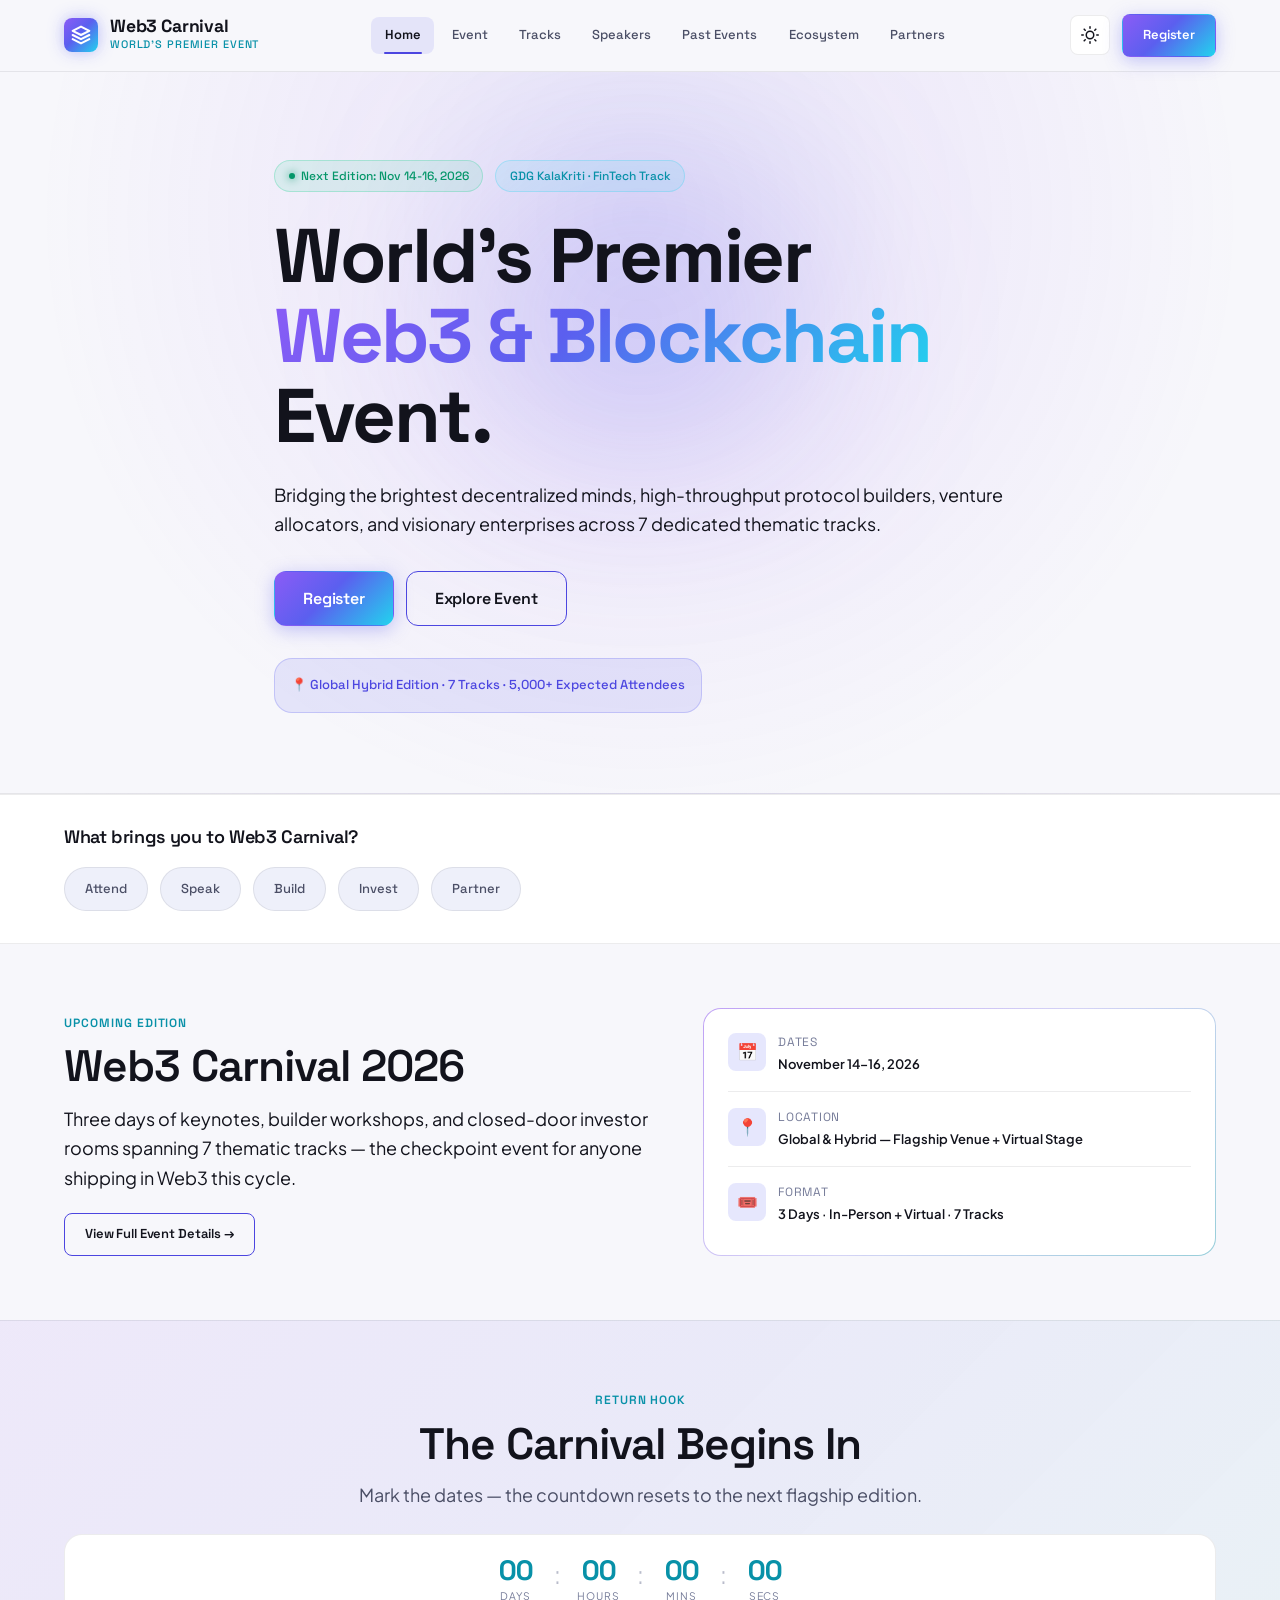
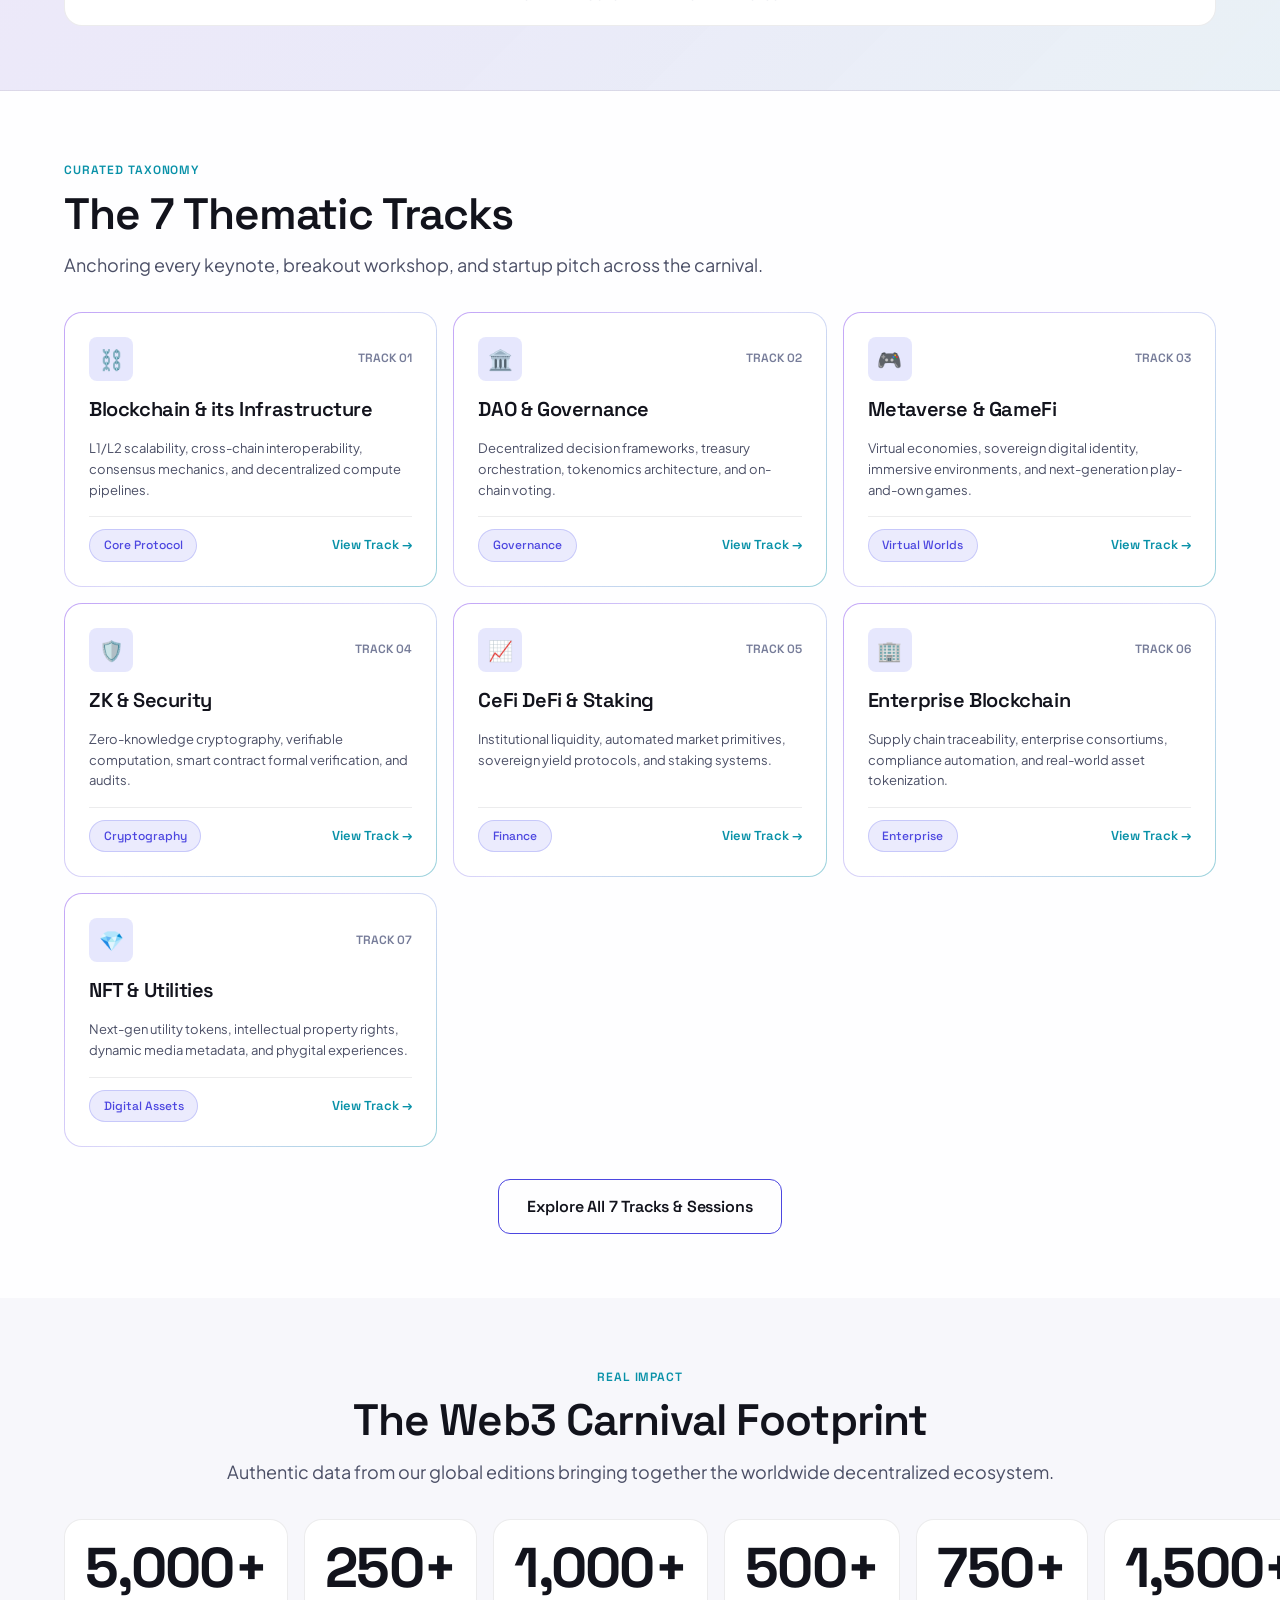
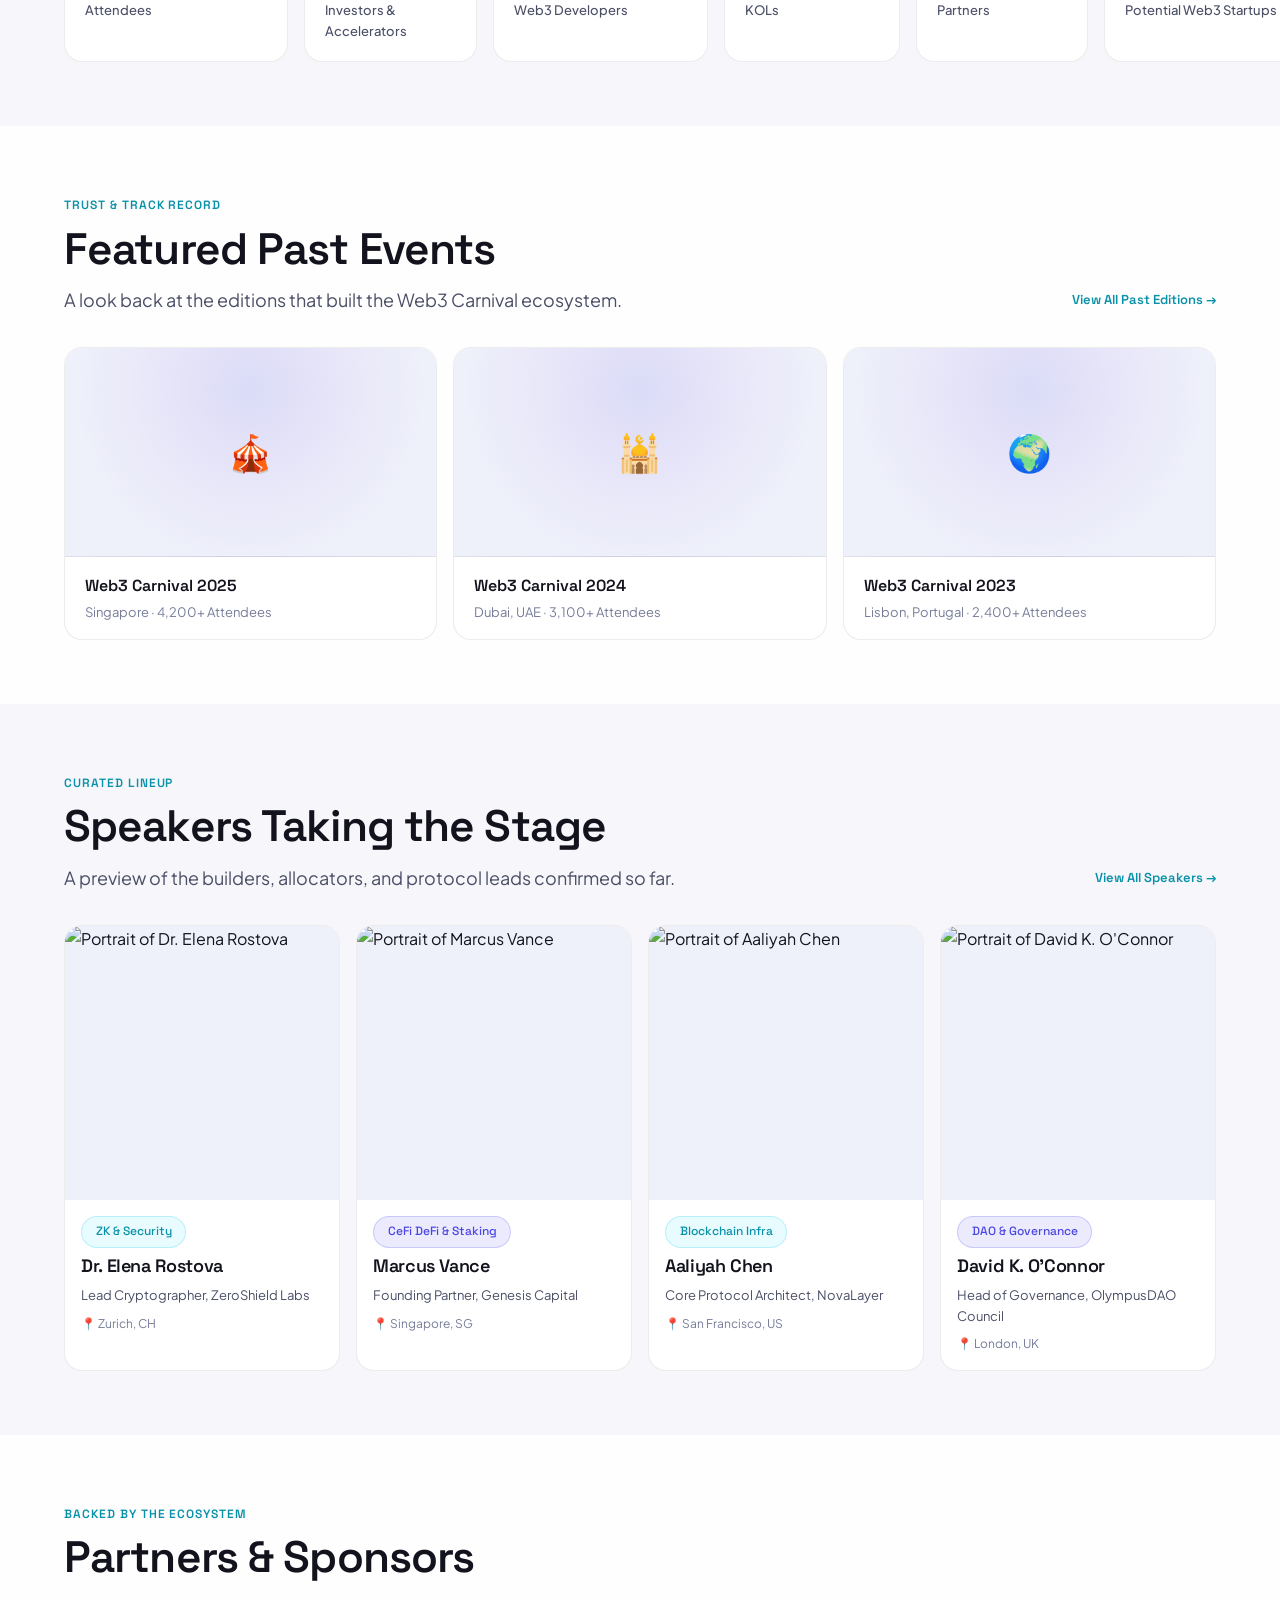
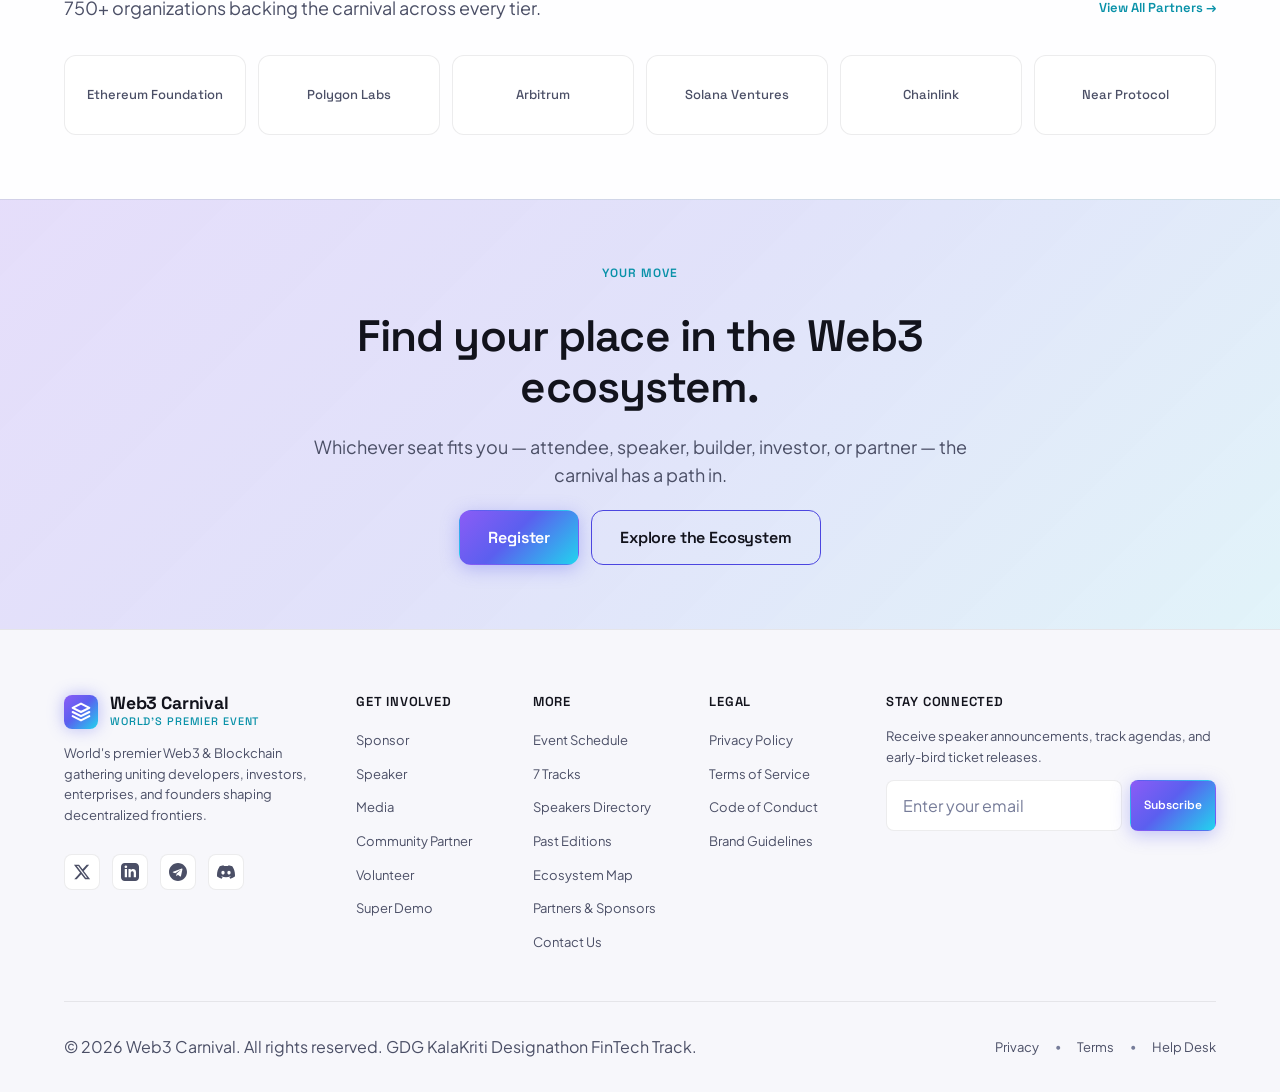
==== commit 133cac2d: "Phase-1 css website code" ====
--- a/index.html
+++ b/index.html
@@ -634,4 +634,4 @@
   <script src="js/navigation.js"></script>
   <script src="js/main.js"></script>
 </body>
-</html>
+</html>
--- a/css/responsive.css
+++ b/css/responsive.css
@@ -6,169 +6,228 @@
 /* ==========================================================================
    Smallest Phones (< 480px) — prevent nav overflow/horizontal scroll
    ========================================================================== */
-@media (max-width: 479px) {
-  /* Brand wordmark + tagline don't fit next to the theme toggle, Register
-     button and hamburger at 375px and below — show just the mark, the full
-     brand still appears in the footer and once the menu passes 480px. */
-  .site-header .nav-brand-text {
-    display: none;
-  }
-
-  .nav-container {
-    gap: var(--space-2);
-  }
-
-  .nav-actions {
-    gap: var(--space-2);
-  }
-
-  /* Countdown units (4× 52px + separators + gaps) don't fit in the ~327px
-     of usable width on a 375px phone — tighten it, and let it wrap onto
-     two rows as a last resort so it never forces horizontal scroll. */
-  .countdown-box {
-    flex-wrap: wrap;
-    gap: var(--space-2);
-    padding: var(--space-4);
-  }
-
-  .countdown-unit {
-    min-width: 44px;
-  }
-
-  .countdown-sep {
-    margin-bottom: 8px;
-  }
-}
-
-/* ==========================================================================
-   Small Mobile Devices (>= 480px)
-   ========================================================================== */
-@media (min-width: 480px) {
-  .hero-meta-bar {
-    grid-template-columns: auto auto;
-    align-items: center;
-    justify-content: space-between;
-  }
-
-  .stats-grid {
-    grid-template-columns: repeat(2, 1fr);
-  }
-
-  .partner-grid {
-    grid-template-columns: repeat(3, 1fr);
-  }
-
-  .past-events-grid {
-    grid-template-columns: repeat(2, 1fr);
-  }
-}
-
-/* ==========================================================================
-   Tablets / Medium Screens (>= 768px)
-   ========================================================================== */
-@media (min-width: 768px) {
-  .section {
-    padding-top: var(--space-16);
-    padding-bottom: var(--space-16);
-  }
-
-  .hero-section {
-    padding-top: calc(var(--space-16) + 1.5rem);
-    padding-bottom: var(--space-20);
-  }
-
-  .stats-grid {
-    grid-template-columns: repeat(3, 1fr);
-  }
-
-  .tracks-grid {
-    grid-template-columns: repeat(2, 1fr);
-  }
-
-  .speakers-grid {
-    grid-template-columns: repeat(2, 1fr);
-  }
-
-  .ecosystem-grid {
-    grid-template-columns: repeat(4, 1fr);
-  }
-
-  .partner-grid {
-    grid-template-columns: repeat(4, 1fr);
-  }
-
-  .event-snapshot-grid {
-    grid-template-columns: 1.2fr 1fr;
-  }
-
-  .final-cta-inner {
-    max-width: 820px;
-  }
-
-  .footer-top {
-    grid-template-columns: 2fr 1fr 1fr;
-  }
-
-  .footer-bottom {
-    flex-direction: row;
-    justify-content: space-between;
-    align-items: center;
-  }
-}
-
-/* ==========================================================================
-   Desktop Screens (>= 1024px)
-   ========================================================================== */
-@media (min-width: 1024px) {
-  .container {
-    padding-left: var(--container-pad-desktop);
-    padding-right: var(--container-pad-desktop);
-  }
-
-  /* Navigation Transitions to Full Desktop Menu */
-  .mobile-toggle {
-    display: none;
-  }
-
-  .mobile-nav-drawer {
-    display: none !important;
-  }
-
-  .nav-menu {
-    display: flex;
-    align-items: center;
-  }
-
-  .tracks-grid {
-    grid-template-columns: repeat(3, 1fr);
-  }
-
-  .speakers-grid {
-    grid-template-columns: repeat(4, 1fr);
-  }
-
-  .stats-grid {
-    grid-template-columns: repeat(6, 1fr);
-  }
-
-  .partner-grid {
-    grid-template-columns: repeat(6, 1fr);
-  }
-
-  .past-events-grid {
-    grid-template-columns: repeat(3, 1fr);
-  }
-
-  .footer-top {
-    grid-template-columns: 1.8fr 1fr 1fr 1fr 1.6fr;
-  }
-}
-
-/* ==========================================================================
-   Large / Ultra-Wide Displays (>= 1440px)
-   ========================================================================== */
-@media (min-width: 1440px) {
-  .hero-title {
-    max-width: 900px;
-  }
-}
+   @media (max-width: 479px) {
+    /* Brand wordmark + tagline don't fit next to the theme toggle, Register
+       button and hamburger at 375px and below — show just the mark, the full
+       brand still appears in the footer and once the menu passes 480px. */
+    .site-header .nav-brand-text {
+      display: none;
+    }
+  
+    .nav-container {
+      gap: var(--space-2);
+    }
+  
+    .nav-actions {
+      gap: var(--space-2);
+    }
+  
+    /* Countdown units (4× 52px + separators + gaps) don't fit in the ~327px
+       of usable width on a 375px phone — tighten it, and let it wrap onto
+       two rows as a last resort so it never forces horizontal scroll. */
+    .countdown-box {
+      flex-wrap: wrap;
+      gap: var(--space-2);
+      padding: var(--space-4);
+    }
+  
+    .countdown-unit {
+      min-width: 44px;
+    }
+  
+    .countdown-sep {
+      margin-bottom: 8px;
+    }
+  }
+  
+  /* ==========================================================================
+     Small Mobile Devices (>= 480px)
+     ========================================================================== */
+  @media (min-width: 480px) {
+    .hero-meta-bar {
+      grid-template-columns: auto auto;
+      align-items: center;
+      justify-content: space-between;
+    }
+  
+    .stats-grid {
+      grid-template-columns: repeat(2, 1fr);
+    }
+  
+    .partner-grid {
+      grid-template-columns: repeat(3, 1fr);
+    }
+  
+    .past-events-grid {
+      grid-template-columns: repeat(2, 1fr);
+    }
+  }
+  
+  /* ==========================================================================
+     Tablets / Medium Screens (>= 768px)
+     ========================================================================== */
+  @media (min-width: 768px) {
+    .section {
+      padding-top: var(--space-16);
+      padding-bottom: var(--space-16);
+    }
+  
+    .hero-section {
+      padding-top: calc(var(--space-16) + 1.5rem);
+      padding-bottom: var(--space-20);
+    }
+  
+    .stats-grid {
+      grid-template-columns: repeat(3, 1fr);
+    }
+  
+    .tracks-grid {
+      grid-template-columns: repeat(2, 1fr);
+    }
+  
+    .speakers-grid {
+      grid-template-columns: repeat(2, 1fr);
+    }
+  
+    .ecosystem-grid {
+      grid-template-columns: repeat(4, 1fr);
+    }
+  
+    .partner-grid {
+      grid-template-columns: repeat(4, 1fr);
+    }
+  
+    .event-snapshot-grid {
+      grid-template-columns: 1.2fr 1fr;
+    }
+  
+    .final-cta-inner {
+      max-width: 820px;
+    }
+  
+    .footer-top {
+      grid-template-columns: 2fr 1fr 1fr;
+    }
+  
+    .footer-bottom {
+      flex-direction: row;
+      justify-content: space-between;
+      align-items: center;
+    }
+  }
+  
+  /* ==========================================================================
+     Desktop Screens (>= 1024px)
+     ========================================================================== */
+  @media (min-width: 1024px) {
+    .container {
+      padding-left: var(--container-pad-desktop);
+      padding-right: var(--container-pad-desktop);
+    }
+  
+    /* Navigation Transitions to Full Desktop Menu */
+    .mobile-toggle {
+      display: none;
+    }
+  
+    .mobile-nav-drawer {
+      display: none !important;
+    }
+  
+    .nav-menu {
+      display: flex;
+      align-items: center;
+    }
+  
+    .tracks-grid {
+      grid-template-columns: repeat(3, 1fr);
+    }
+  
+    .speakers-grid {
+      grid-template-columns: repeat(4, 1fr);
+    }
+  
+    .stats-grid {
+      grid-template-columns: repeat(6, 1fr);
+    }
+  
+    .partner-grid {
+      grid-template-columns: repeat(6, 1fr);
+    }
+  
+    .past-events-grid {
+      grid-template-columns: repeat(3, 1fr);
+    }
+  
+    .footer-top {
+      grid-template-columns: 1.8fr 1fr 1fr 1fr 1.6fr;
+    }
+  }
+  
+  /* ==========================================================================
+     Large / Ultra-Wide Displays (>= 1440px)
+     ========================================================================== */
+  @media (min-width: 1440px) {
+    .hero-title {
+      max-width: 900px;
+    }
+  }
+  
+  
+  /* ==========================================================================
+     MOBILE NAVIGATION FIX
+     Only fixes the mobile drawer position.
+     No existing design/layout values are changed.
+     ========================================================================== */
+  
+  @media (max-width: 1023px) {
+  
+    /* Allow the mobile drawer to extend outside the sticky header */
+    .site-header {
+      overflow: visible !important;
+    }
+  
+    /* Move drawer below the header instead of using fixed positioning.
+       This prevents backdrop-filter from clipping the drawer. */
+    .mobile-nav-drawer {
+      position: absolute !important;
+  
+      top: 100% !important;
+      left: 0 !important;
+      right: 0 !important;
+      bottom: auto !important;
+  
+      width: 100% !important;
+  
+      height: calc(100vh - var(--nav-height)) !important;
+      height: calc(100dvh - var(--nav-height)) !important;
+  
+      max-height: calc(100vh - var(--nav-height)) !important;
+      max-height: calc(100dvh - var(--nav-height)) !important;
+  
+      overflow-y: auto !important;
+      overflow-x: hidden !important;
+  
+      z-index: 9999 !important;
+  
+      box-sizing: border-box !important;
+  
+      -webkit-overflow-scrolling: touch;
+    }
+  
+    .mobile-nav-drawer.open {
+      display: block !important;
+    }
+  }
+  
+  
+  /* ==========================================================================
+     Desktop Protection
+     Make sure mobile drawer fix never affects desktop navigation.
+     ========================================================================== */
+  
+  @media (min-width: 1024px) {
+    .mobile-nav-drawer {
+      position: static;
+    }
+  }
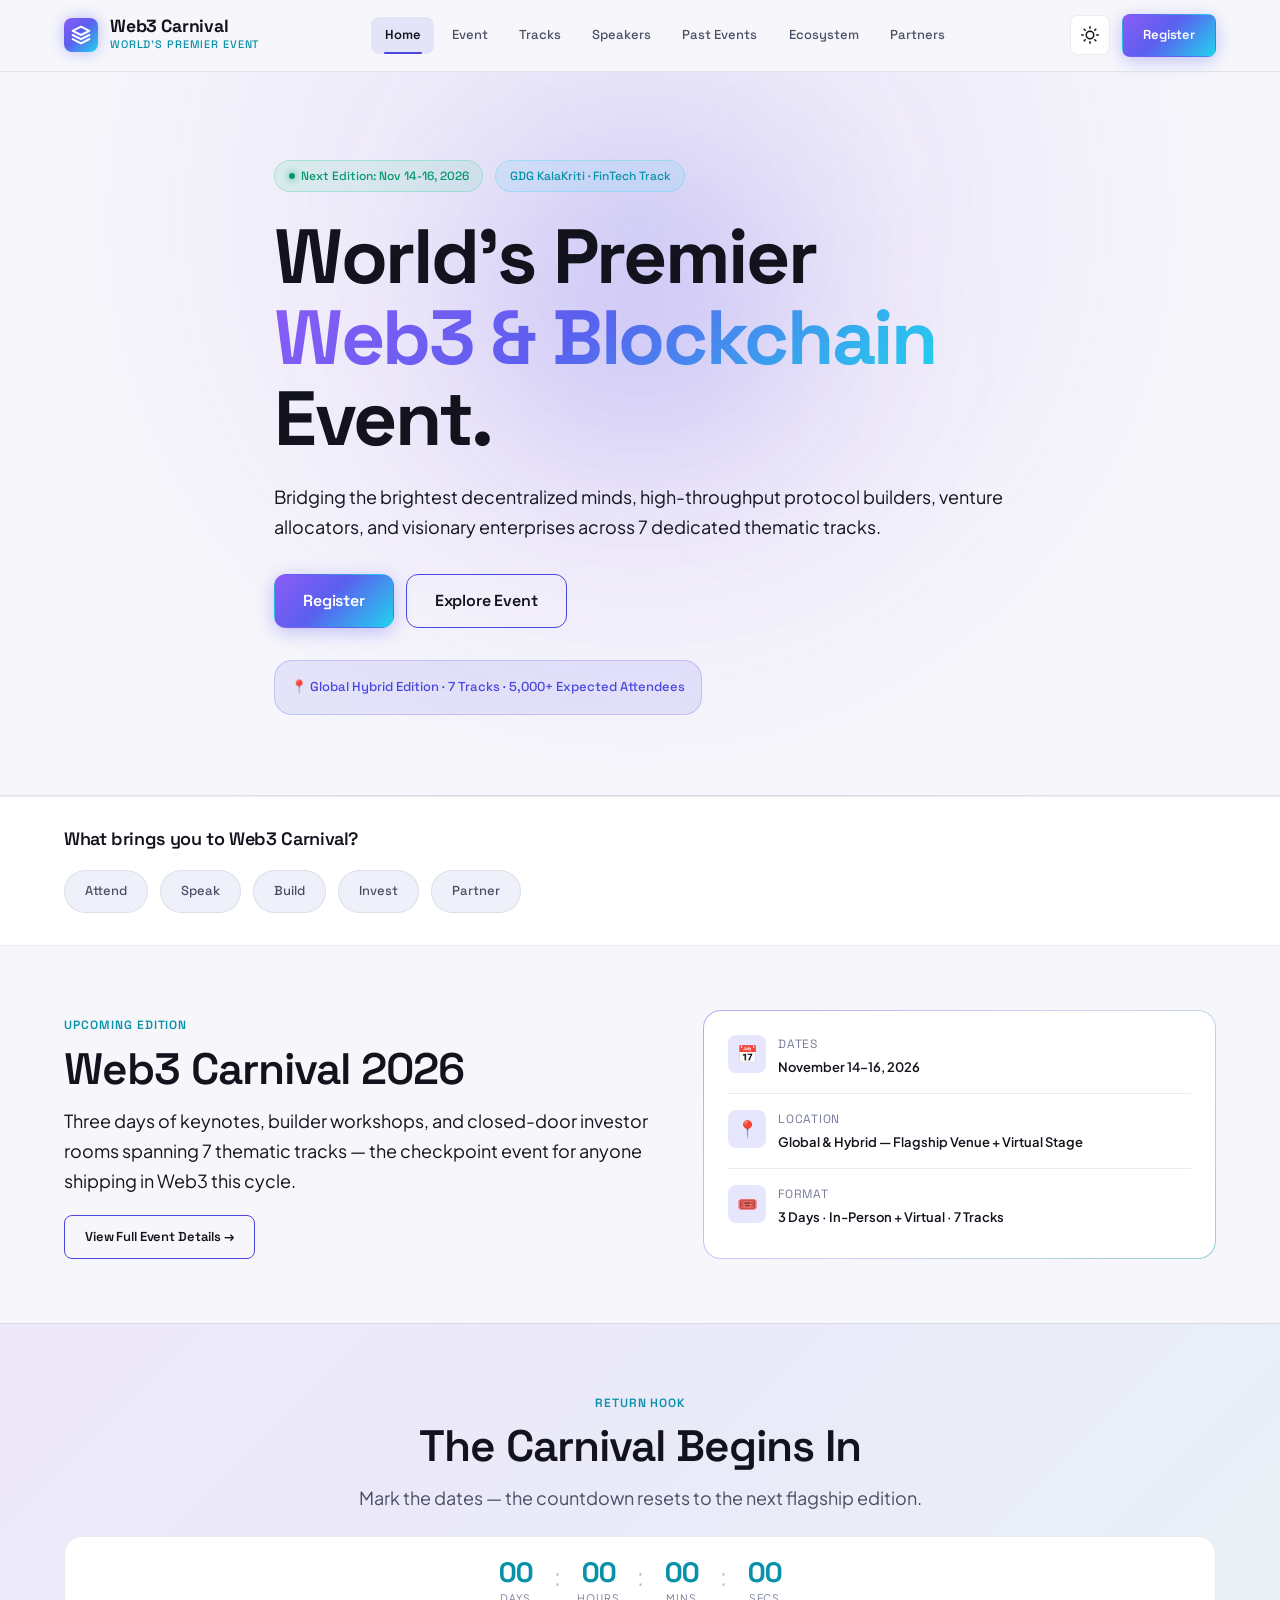
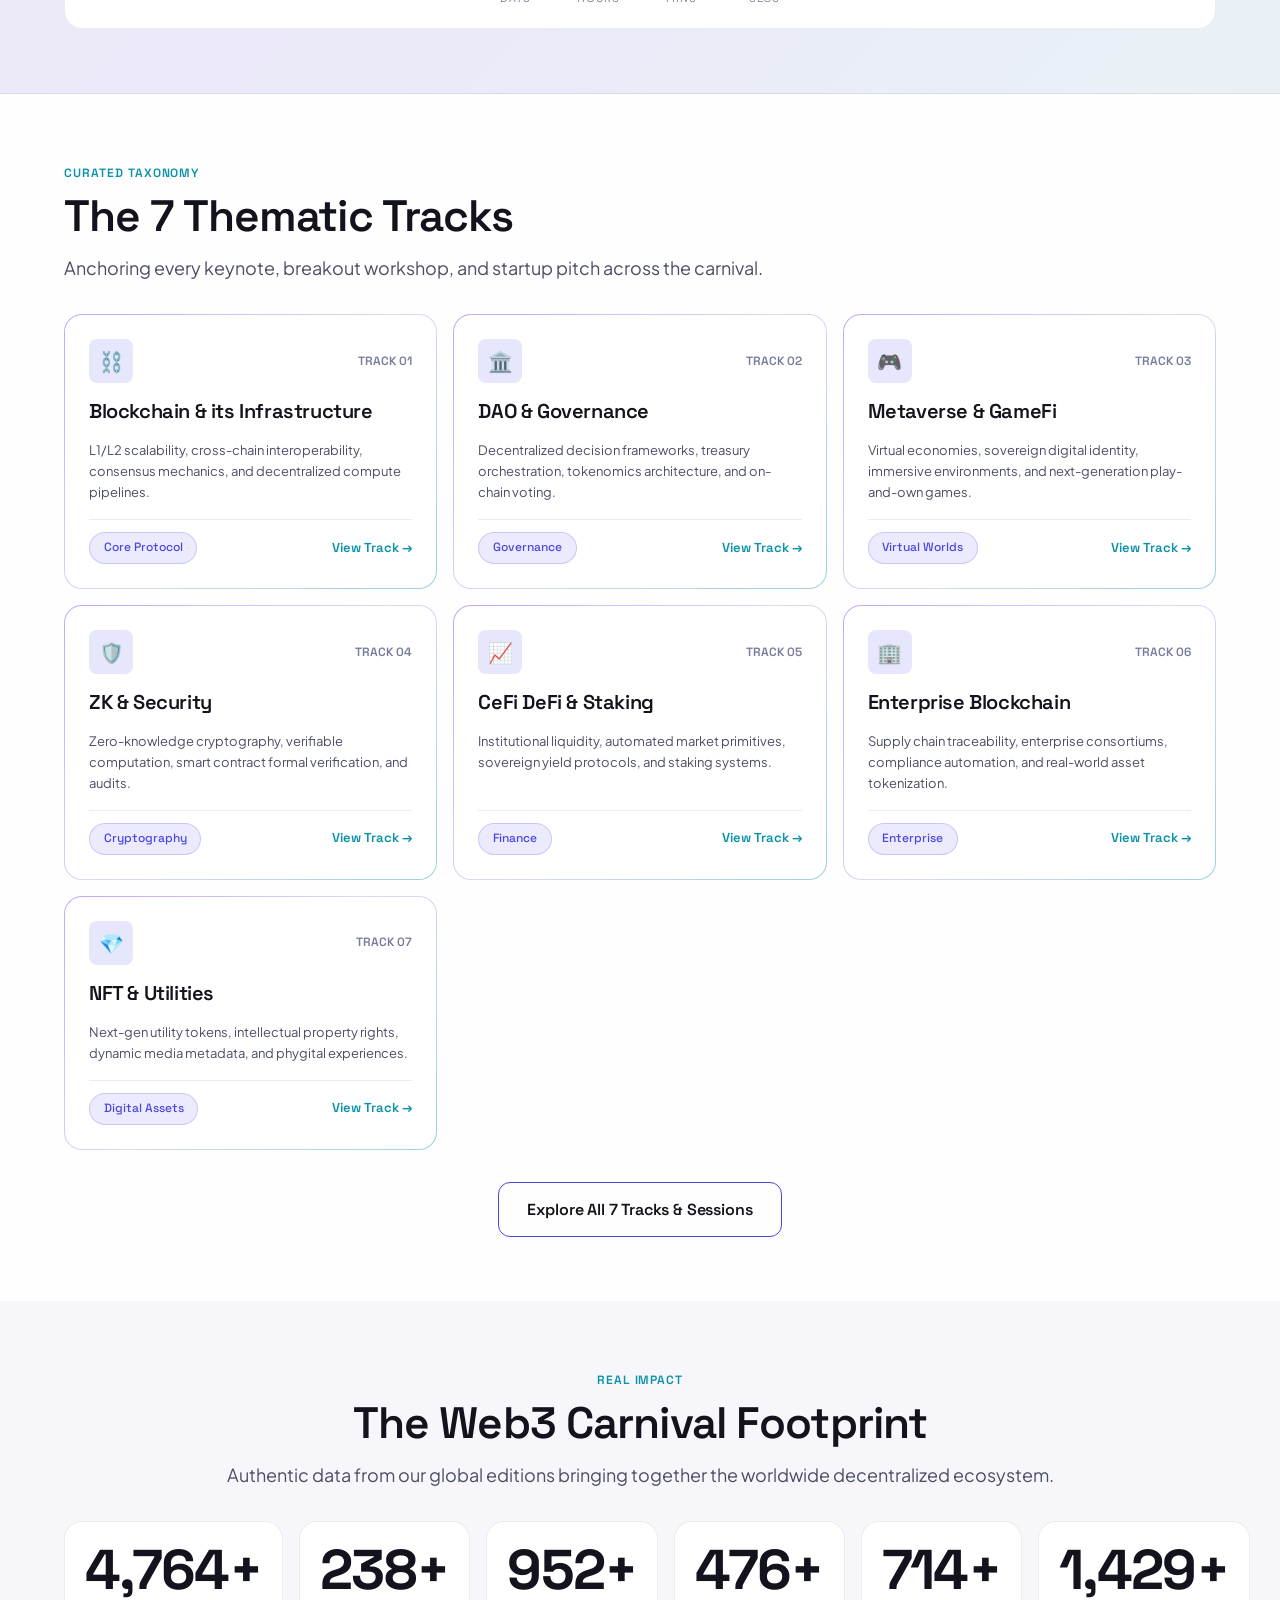
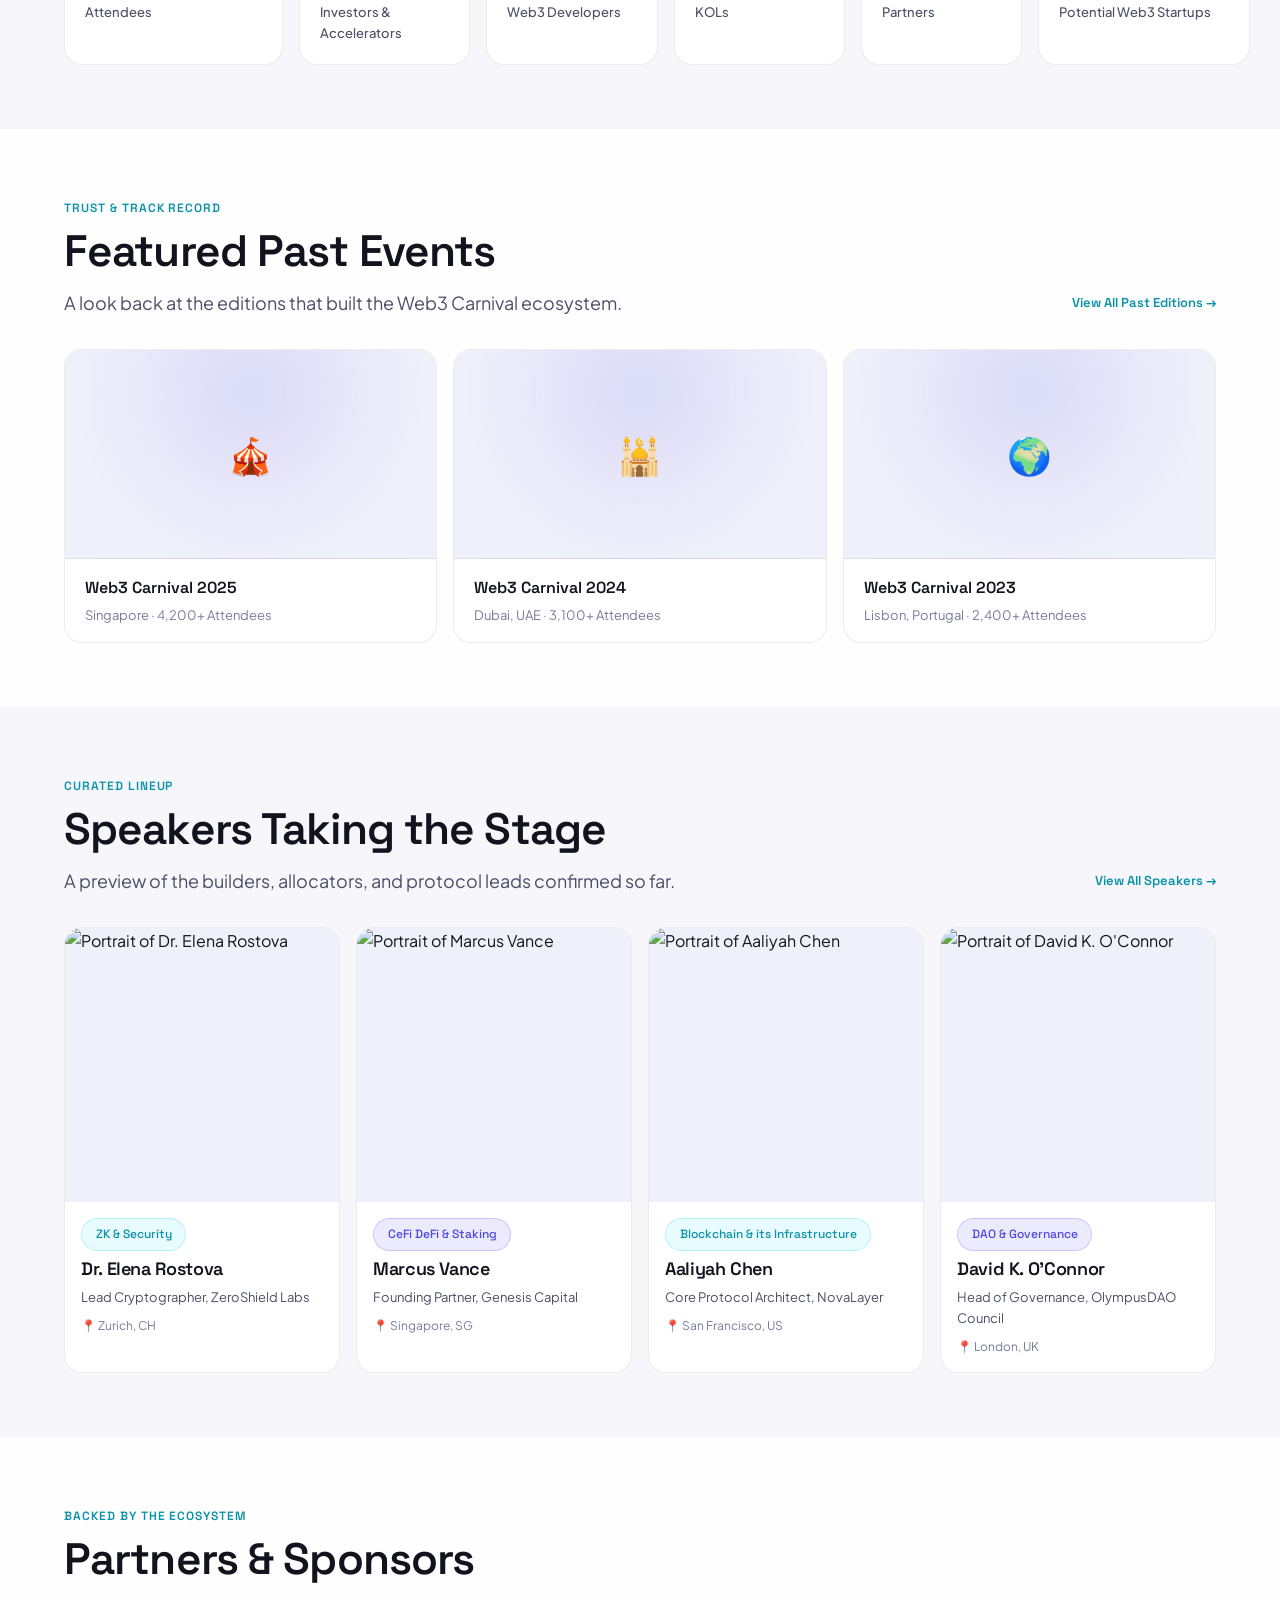
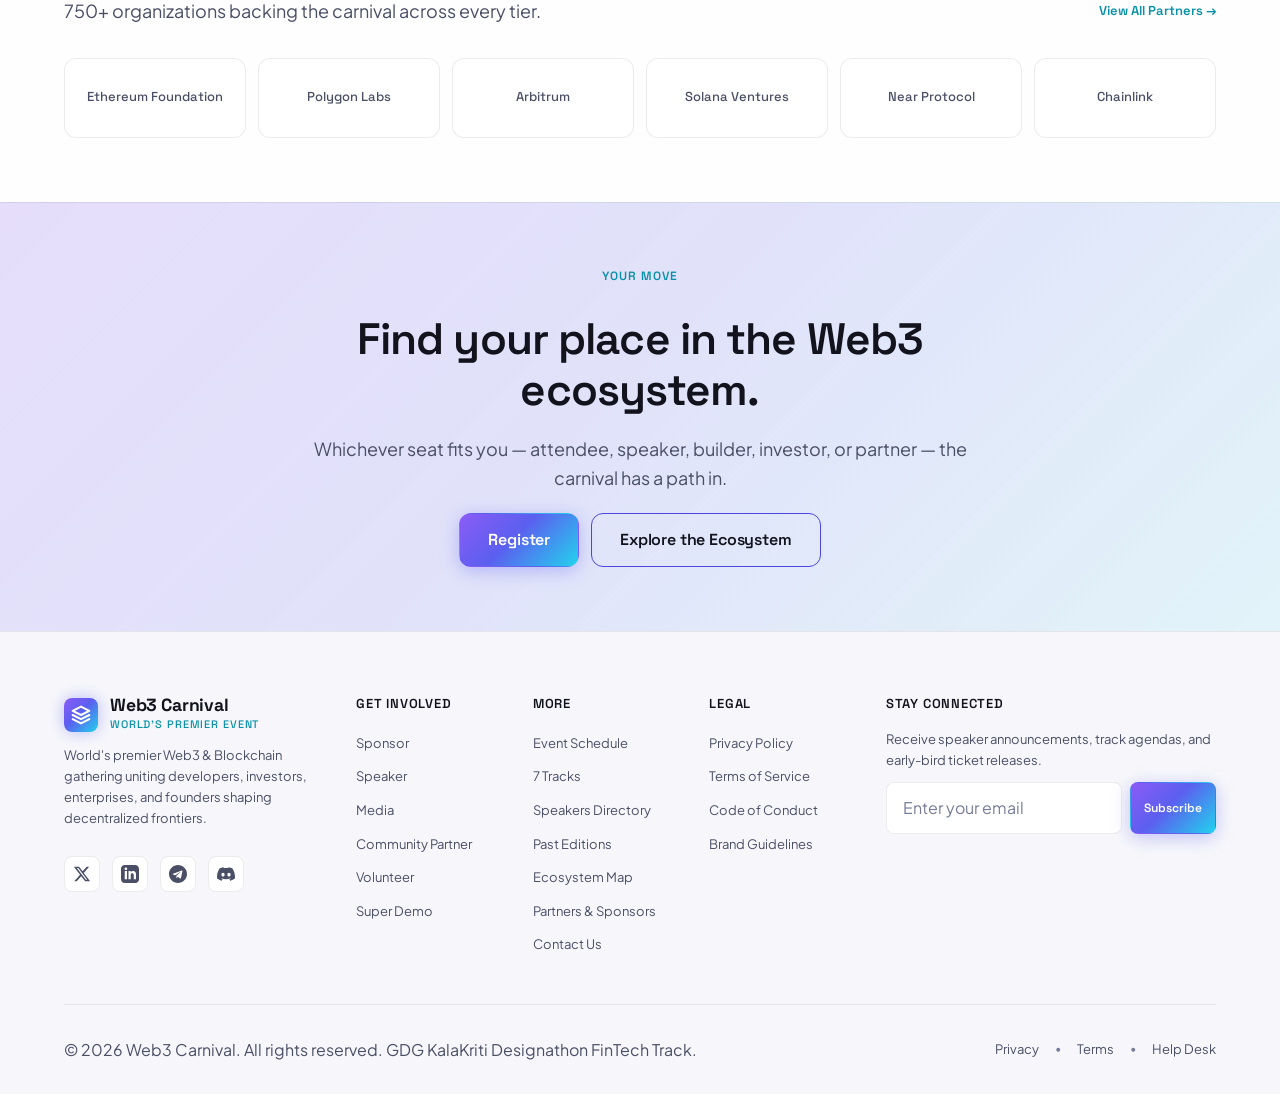
==== commit c71bb21c: "Phase-3 fix error website code" ====
--- a/index.html
+++ b/index.html
@@ -24,106 +24,8 @@
   <!-- Accessible Skip-to-content Link -->
   <a href="#main-content" class="skip-link">Skip to main content</a>
 
-  <!-- Sticky Translucent Navigation -->
-  <header id="site-header" class="site-header">
-    <div class="container nav-container">
-      <a href="index.html" class="nav-brand" aria-label="Web3 Carnival Home">
-        <div class="nav-brand-logo" aria-hidden="true">
-          <svg width="20" height="20" viewBox="0 0 24 24" fill="none" stroke="currentColor" stroke-width="2.5" stroke-linecap="round" stroke-linejoin="round">
-            <polygon points="12 2 2 7 12 12 22 7 12 2"></polygon>
-            <polyline points="2 17 12 22 22 17"></polyline>
-            <polyline points="2 12 12 17 22 12"></polyline>
-          </svg>
-        </div>
-        <div class="nav-brand-text">
-          <span class="nav-brand-title">Web3 Carnival</span>
-          <span class="nav-brand-subtitle">World's Premier Event</span>
-        </div>
-      </a>
-
-      <!-- Desktop Navigation -->
-      <nav class="nav-menu" aria-label="Main Navigation">
-        <div class="nav-links">
-          <a href="index.html" class="nav-link active" aria-current="page">Home</a>
-          <a href="event.html" class="nav-link">Event</a>
-          <a href="tracks.html" class="nav-link">Tracks</a>
-          <a href="speakers.html" class="nav-link">Speakers</a>
-          <a href="past-events.html" class="nav-link">Past Events</a>
-          <a href="ecosystem.html" class="nav-link">Ecosystem</a>
-          <a href="partners.html" class="nav-link">Partners</a>
-        </div>
-      </nav>
-
-      <!-- Nav Actions -->
-      <div class="nav-actions">
-        <!-- Dark/Light Theme Toggle -->
-        <button class="theme-toggle-btn" aria-label="Toggle theme" title="Toggle theme">
-          <svg class="theme-icon-moon" viewBox="0 0 24 24" fill="none" stroke="currentColor" stroke-width="2" stroke-linecap="round" stroke-linejoin="round">
-            <path d="M21 12.79A9 9 0 1 1 11.21 3 7 7 0 0 0 21 12.79z"></path>
-          </svg>
-          <svg class="theme-icon-sun" viewBox="0 0 24 24" fill="none" stroke="currentColor" stroke-width="2" stroke-linecap="round" stroke-linejoin="round">
-            <circle cx="12" cy="12" r="5"></circle>
-            <line x1="12" y1="1" x2="12" y2="3"></line>
-            <line x1="12" y1="21" x2="12" y2="23"></line>
-            <line x1="4.22" y1="4.22" x2="5.64" y2="5.64"></line>
-            <line x1="18.36" y1="18.36" x2="19.78" y2="19.78"></line>
-            <line x1="1" y1="12" x2="3" y2="12"></line>
-            <line x1="21" y1="12" x2="23" y2="12"></line>
-            <line x1="4.22" y1="19.78" x2="5.64" y2="18.36"></line>
-            <line x1="18.36" y1="5.64" x2="19.78" y2="4.22"></line>
-          </svg>
-        </button>
-
-        <!-- Primary CTA -->
-        <a href="register.html" class="btn btn-primary" id="nav-register-btn">Register</a>
-
-        <!-- Mobile Menu Toggle Button -->
-        <button class="mobile-toggle" aria-label="Toggle navigation menu" aria-expanded="false" aria-controls="mobile-nav-drawer">
-          <span class="mobile-toggle-bar"></span>
-          <span class="mobile-toggle-bar"></span>
-          <span class="mobile-toggle-bar"></span>
-        </button>
-      </div>
-    </div>
-
-    <!-- Mobile Drawer Navigation -->
-    <div id="mobile-nav-drawer" class="mobile-nav-drawer" aria-hidden="true">
-      <nav class="mobile-nav-links" aria-label="Mobile Navigation">
-        <a href="index.html" class="mobile-nav-link active" aria-current="page">
-          <span>Home</span>
-          <span aria-hidden="true">&rarr;</span>
-        </a>
-        <a href="event.html" class="mobile-nav-link">
-          <span>Event</span>
-          <span aria-hidden="true">&rarr;</span>
-        </a>
-        <a href="tracks.html" class="mobile-nav-link">
-          <span>Tracks</span>
-          <span aria-hidden="true">&rarr;</span>
-        </a>
-        <a href="speakers.html" class="mobile-nav-link">
-          <span>Speakers</span>
-          <span aria-hidden="true">&rarr;</span>
-        </a>
-        <a href="past-events.html" class="mobile-nav-link">
-          <span>Past Events</span>
-          <span aria-hidden="true">&rarr;</span>
-        </a>
-        <a href="ecosystem.html" class="mobile-nav-link">
-          <span>Ecosystem</span>
-          <span aria-hidden="true">&rarr;</span>
-        </a>
-        <a href="partners.html" class="mobile-nav-link">
-          <span>Partners</span>
-          <span aria-hidden="true">&rarr;</span>
-        </a>
-      </nav>
-      <div class="mobile-nav-cta">
-        <a href="register.html" class="btn btn-primary btn-full">Register Now</a>
-        <a href="contact.html" class="btn btn-secondary btn-full">Contact Team</a>
-      </div>
-    </div>
-  </header>
+  <!-- Header rendered by navigation.js (single source of truth — see design.md §10) -->
+  <header id="site-header" class="site-header"></header>
 
   <!-- Main Content -->
   <main id="main-content">
@@ -403,29 +305,8 @@
           <a href="past-events.html" class="preview-header-link">View All Past Editions &rarr;</a>
         </div>
 
-        <div class="past-events-grid">
-          <article class="past-event-card">
-            <div class="past-event-banner" aria-hidden="true">🎪</div>
-            <div class="past-event-body">
-              <span class="past-event-edition">Web3 Carnival 2025</span>
-              <span class="past-event-meta">Singapore · 4,200+ Attendees</span>
-            </div>
-          </article>
-          <article class="past-event-card">
-            <div class="past-event-banner" aria-hidden="true">🕌</div>
-            <div class="past-event-body">
-              <span class="past-event-edition">Web3 Carnival 2024</span>
-              <span class="past-event-meta">Dubai, UAE · 3,100+ Attendees</span>
-            </div>
-          </article>
-          <article class="past-event-card">
-            <div class="past-event-banner" aria-hidden="true">🌍</div>
-            <div class="past-event-body">
-              <span class="past-event-edition">Web3 Carnival 2023</span>
-              <span class="past-event-meta">Lisbon, Portugal · 2,400+ Attendees</span>
-            </div>
-          </article>
-        </div>
+        <!-- Rendered from WEB3_CARNIVAL_DATA.pastEvents by js/main.js -->
+        <div class="past-events-grid" data-past-events-preview></div>
       </div>
     </section>
 
@@ -441,55 +322,8 @@
           <a href="speakers.html" class="preview-header-link">View All Speakers &rarr;</a>
         </div>
 
-        <div class="speakers-grid">
-          <article class="card-speaker">
-            <div class="card-speaker-media">
-              <img class="card-speaker-img" src="https://i.pravatar.cc/320?img=47" alt="Portrait of Dr. Elena Rostova">
-            </div>
-            <div class="card-speaker-body">
-              <span class="pill pill-cyan" style="align-self: flex-start;">ZK &amp; Security</span>
-              <h3 class="card-speaker-name">Dr. Elena Rostova</h3>
-              <p class="card-speaker-role">Lead Cryptographer, ZeroShield Labs</p>
-              <span class="card-speaker-location">📍 Zurich, CH</span>
-            </div>
-          </article>
-
-          <article class="card-speaker">
-            <div class="card-speaker-media">
-              <img class="card-speaker-img" src="https://i.pravatar.cc/320?img=13" alt="Portrait of Marcus Vance">
-            </div>
-            <div class="card-speaker-body">
-              <span class="pill pill-accent" style="align-self: flex-start;">CeFi DeFi &amp; Staking</span>
-              <h3 class="card-speaker-name">Marcus Vance</h3>
-              <p class="card-speaker-role">Founding Partner, Genesis Capital</p>
-              <span class="card-speaker-location">📍 Singapore, SG</span>
-            </div>
-          </article>
-
-          <article class="card-speaker">
-            <div class="card-speaker-media">
-              <img class="card-speaker-img" src="https://i.pravatar.cc/320?img=25" alt="Portrait of Aaliyah Chen">
-            </div>
-            <div class="card-speaker-body">
-              <span class="pill pill-cyan" style="align-self: flex-start;">Blockchain Infra</span>
-              <h3 class="card-speaker-name">Aaliyah Chen</h3>
-              <p class="card-speaker-role">Core Protocol Architect, NovaLayer</p>
-              <span class="card-speaker-location">📍 San Francisco, US</span>
-            </div>
-          </article>
-
-          <article class="card-speaker">
-            <div class="card-speaker-media">
-              <img class="card-speaker-img" src="https://i.pravatar.cc/320?img=33" alt="Portrait of David K. O'Connor">
-            </div>
-            <div class="card-speaker-body">
-              <span class="pill pill-accent" style="align-self: flex-start;">DAO &amp; Governance</span>
-              <h3 class="card-speaker-name">David K. O'Connor</h3>
-              <p class="card-speaker-role">Head of Governance, OlympusDAO Council</p>
-              <span class="card-speaker-location">📍 London, UK</span>
-            </div>
-          </article>
-        </div>
+        <!-- Rendered from WEB3_CARNIVAL_DATA.sampleSpeakers by js/main.js -->
+        <div class="speakers-grid" data-speakers-preview></div>
       </div>
     </section>
 
@@ -505,14 +339,8 @@
           <a href="partners.html" class="preview-header-link">View All Partners &rarr;</a>
         </div>
 
-        <div class="partner-grid">
-          <div class="partner-tile">Ethereum Foundation</div>
-          <div class="partner-tile">Polygon Labs</div>
-          <div class="partner-tile">Arbitrum</div>
-          <div class="partner-tile">Solana Ventures</div>
-          <div class="partner-tile">Chainlink</div>
-          <div class="partner-tile">Near Protocol</div>
-        </div>
+        <!-- Rendered from WEB3_CARNIVAL_DATA.partnerTiers by js/main.js -->
+        <div class="partner-grid" data-partners-preview></div>
       </div>
     </section>
 
@@ -531,102 +359,8 @@
 
   </main>
 
-  <!-- Shared Semantic Footer -->
-  <footer id="site-footer" class="site-footer">
-    <div class="container">
-      <div class="footer-top">
-        <div class="footer-brand">
-          <a href="index.html" class="nav-brand" aria-label="Web3 Carnival Home">
-            <div class="nav-brand-logo" aria-hidden="true">
-              <svg width="20" height="20" viewBox="0 0 24 24" fill="none" stroke="currentColor" stroke-width="2.5" stroke-linecap="round" stroke-linejoin="round">
-                <polygon points="12 2 2 7 12 12 22 7 12 2"></polygon>
-                <polyline points="2 17 12 22 22 17"></polyline>
-                <polyline points="2 12 12 17 22 12"></polyline>
-              </svg>
-            </div>
-            <div class="nav-brand-text">
-              <span class="nav-brand-title">Web3 Carnival</span>
-              <span class="nav-brand-subtitle">World's Premier Event</span>
-            </div>
-          </a>
-          <p class="footer-brand-desc">
-            World's premier Web3 &amp; Blockchain gathering uniting developers, investors, enterprises, and founders shaping decentralized frontiers.
-          </p>
-          <div class="footer-socials" aria-label="Social media channels">
-            <a href="https://twitter.com" class="social-icon-btn" aria-label="Follow us on X/Twitter" target="_blank" rel="noopener noreferrer">
-              <svg viewBox="0 0 24 24" fill="currentColor"><path d="M18.244 2.25h3.308l-7.227 8.26 8.502 11.24H16.17l-5.214-6.817L4.99 21.75H1.68l7.73-8.835L1.254 2.25H8.08l4.713 6.231zm-1.161 17.52h1.833L7.084 4.126H5.117z"/></svg>
-            </a>
-            <a href="https://linkedin.com" class="social-icon-btn" aria-label="Connect on LinkedIn" target="_blank" rel="noopener noreferrer">
-              <svg viewBox="0 0 24 24" fill="currentColor"><path d="M19 0h-14c-2.761 0-5 2.239-5 5v14c0 2.761 2.239 5 5 5h14c2.762 0 5-2.239 5-5v-14c0-2.761-2.761-5-5-5zm-11 19h-3v-11h3v11zm-1.5-12.268c-.966 0-1.75-.79-1.75-1.764s.784-1.764 1.75-1.764 1.75.79 1.75 1.764-.783 1.764-1.75 1.764zm13.5 12.268h-3v-5.604c0-3.368-4-3.113-4 0v5.604h-3v-11h3v1.765c1.396-2.586 7-2.777 7 2.476v6.759z"/></svg>
-            </a>
-            <a href="https://telegram.org" class="social-icon-btn" aria-label="Join our Telegram community" target="_blank" rel="noopener noreferrer">
-              <svg viewBox="0 0 24 24" fill="currentColor"><path d="M12 0c-6.627 0-12 5.373-12 12s5.373 12 12 12 12-5.373 12-12-5.373-12-12-12zm5.894 8.221l-1.97 9.28c-.145.658-.537.818-1.084.508l-3-2.21-1.446 1.394c-.14.18-.357.295-.6.295-.002 0-.003 0-.005 0l.213-3.054 5.56-5.022c.24-.213-.054-.334-.373-.121l-6.869 4.326-2.96-.924c-.643-.204-.657-.643.136-.953l11.57-4.461c.536-.196 1.006.128.832.941z"/></svg>
-            </a>
-            <a href="https://discord.com" class="social-icon-btn" aria-label="Join Discord server" target="_blank" rel="noopener noreferrer">
-              <svg viewBox="0 0 24 24" fill="currentColor"><path d="M20.317 4.37a19.791 19.791 0 0 0-4.885-1.515.074.074 0 0 0-.079.037c-.21.375-.444.864-.608 1.25a18.27 18.27 0 0 0-5.487 0 12.64 12.64 0 0 0-.617-1.25.077.077 0 0 0-.079-.037A19.736 19.736 0 0 0 3.677 4.37a.07.07 0 0 0-.032.027C.533 9.046-.32 13.58.099 18.057a.082.082 0 0 0 .031.057 19.9 19.9 0 0 0 5.993 3.03.078.078 0 0 0 .084-.028c.462-.63.874-1.295 1.226-1.994.021-.041.001-.09-.041-.106a13.107 13.107 0 0 1-1.872-.892.077.077 0 0 1-.008-.128 10.2 10.2 0 0 0 .372-.292.074.074 0 0 1 .077-.01c3.929 1.793 8.18 1.793 12.061 0a.074.074 0 0 1 .078.01c.12.098.246.198.373.292a.077.077 0 0 1-.006.127 12.299 12.299 0 0 1-1.873.894.077.077 0 0 0-.041.107c.36.698.772 1.362 1.225 1.993a.076.076 0 0 0 .084.028 19.839 19.839 0 0 0 6.002-3.03.077.077 0 0 0 .032-.054c.5-5.177-.838-9.674-3.549-13.66a.061.061 0 0 0-.031-.028zM8.02 15.33c-1.183 0-2.157-1.085-2.157-2.419 0-1.333.956-2.419 2.157-2.419 1.21 0 2.176 1.096 2.157 2.42 0 1.333-.956 2.418-2.157 2.418zm7.975 0c-1.183 0-2.157-1.085-2.157-2.419 0-1.333.955-2.419 2.157-2.419 1.21 0 2.176 1.096 2.157 2.42 0 1.333-.946 2.418-2.157 2.418z"/></svg>
-            </a>
-          </div>
-        </div>
-
-        <div class="footer-col">
-          <h4 class="footer-col-title">Get Involved</h4>
-          <ul class="footer-links-list">
-            <li><a href="register.html?type=sponsor" class="footer-link">Sponsor</a></li>
-            <li><a href="register.html?type=speaker" class="footer-link">Speaker</a></li>
-            <li><a href="register.html?type=media" class="footer-link">Media</a></li>
-            <li><a href="register.html?type=community" class="footer-link">Community Partner</a></li>
-            <li><a href="register.html?type=volunteer" class="footer-link">Volunteer</a></li>
-            <li><a href="register.html?type=super-demo" class="footer-link">Super Demo</a></li>
-          </ul>
-        </div>
-
-        <div class="footer-col">
-          <h4 class="footer-col-title">More</h4>
-          <ul class="footer-links-list">
-            <li><a href="event.html" class="footer-link">Event Schedule</a></li>
-            <li><a href="tracks.html" class="footer-link">7 Tracks</a></li>
-            <li><a href="speakers.html" class="footer-link">Speakers Directory</a></li>
-            <li><a href="past-events.html" class="footer-link">Past Editions</a></li>
-            <li><a href="ecosystem.html" class="footer-link">Ecosystem Map</a></li>
-            <li><a href="partners.html" class="footer-link">Partners &amp; Sponsors</a></li>
-            <li><a href="contact.html" class="footer-link">Contact Us</a></li>
-          </ul>
-        </div>
-
-        <div class="footer-col">
-          <h4 class="footer-col-title">Legal</h4>
-          <ul class="footer-links-list">
-            <li><a href="#privacy" class="footer-link">Privacy Policy</a></li>
-            <li><a href="#terms" class="footer-link">Terms of Service</a></li>
-            <li><a href="#code-of-conduct" class="footer-link">Code of Conduct</a></li>
-            <li><a href="#brand-kit" class="footer-link">Brand Guidelines</a></li>
-          </ul>
-        </div>
-
-        <div class="footer-col">
-          <h4 class="footer-col-title">Stay Connected</h4>
-          <p class="footer-brand-desc" style="margin-bottom: var(--space-3);">
-            Receive speaker announcements, track agendas, and early-bird ticket releases.
-          </p>
-          <form class="footer-newsletter-form" onsubmit="event.preventDefault(); alert('Thank you for subscribing to Web3 Carnival updates!'); this.reset();">
-            <input type="email" class="form-input" placeholder="Enter your email" required aria-label="Email address for newsletter">
-            <button type="submit" class="btn btn-primary btn-sm">Subscribe</button>
-          </form>
-        </div>
-      </div>
-
-      <div class="footer-bottom">
-        <p>&copy; 2026 Web3 Carnival. All rights reserved. GDG KalaKriti Designathon FinTech Track.</p>
-        <div class="footer-bottom-links">
-          <a href="#privacy" class="footer-link">Privacy</a>
-          <span aria-hidden="true">&bull;</span>
-          <a href="#terms" class="footer-link">Terms</a>
-          <span aria-hidden="true">&bull;</span>
-          <a href="contact.html" class="footer-link">Help Desk</a>
-        </div>
-      </div>
-    </div>
-  </footer>
+  <!-- Footer rendered by navigation.js -->
+  <footer id="site-footer" class="site-footer"></footer>
 
   <!-- Scripts in order -->
   <script src="js/data.js"></script>
--- a/css/tokens.css
+++ b/css/tokens.css
@@ -53,7 +53,7 @@
   --text-xl: 1.25rem;          /* 20px - card subtitle */
   --text-2xl: 1.5rem;          /* 24px - card H3 */
   --text-3xl: clamp(1.75rem, 3.5vw, 2.75rem); /* Section H2 */
-  --text-4xl: clamp(2.5rem, 6vw, 4.75rem);   /* Hero H1 */
+  --text-4xl: clamp(2.5rem, 6vw, 5rem);   /* Hero H1 */
   --text-stat: clamp(2rem, 5vw, 3.5rem);      /* Stat numeral */
 
   /* Line Heights */
--- a/css/pages.css
+++ b/css/pages.css
@@ -556,3 +556,615 @@
   font-weight: var(--fw-semibold);
   color: var(--accent-cyan);
 }
+
+/* ==========================================================================
+   6. Event Page — Phase 2 Sections
+   (Experience Timeline, Smart Event Discovery, Session Cards, Session Modal,
+   My Journey, Venue/Logistics)
+   ========================================================================== */
+
+/* --- Event Overview quick facts row (kept short, reuses .stat-block) --- */
+.overview-lead {
+  max-width: 68ch;
+  margin-bottom: var(--space-8);
+}
+
+/* --- Experience Timeline: editorial, not numbered cards --- */
+.experience-timeline {
+  position: relative;
+  display: flex;
+  flex-direction: column;
+  gap: var(--space-8);
+}
+
+.experience-timeline::before {
+  content: "";
+  position: absolute;
+  top: 8px;
+  bottom: 8px;
+  left: 27px;
+  width: 2px;
+  background: linear-gradient(var(--accent-violet), var(--accent-indigo) 45%, var(--accent-cyan));
+  opacity: 0.35;
+}
+
+.timeline-stage {
+  position: relative;
+  display: flex;
+  gap: var(--space-5);
+  padding-left: 0;
+}
+
+.timeline-stage-marker {
+  position: relative;
+  z-index: 1;
+  flex-shrink: 0;
+  width: 56px;
+  height: 56px;
+  border-radius: var(--radius-full);
+  background: var(--bg-surface);
+  border: 1px solid var(--border-medium);
+  display: grid;
+  place-items: center;
+  font-size: 1.5rem;
+}
+
+.timeline-stage:first-child .timeline-stage-marker {
+  background: var(--gradient-signature);
+  border-color: transparent;
+  box-shadow: var(--shadow-glow);
+}
+
+.timeline-stage-body {
+  flex: 1;
+  padding-top: var(--space-1);
+  padding-bottom: var(--space-4);
+}
+
+.timeline-stage-kicker {
+  font-family: var(--font-display);
+  font-size: var(--text-xs);
+  text-transform: uppercase;
+  letter-spacing: 0.08em;
+  color: var(--accent-cyan);
+  font-weight: var(--fw-semibold);
+}
+
+.timeline-stage-name {
+  font-family: var(--font-display);
+  font-weight: var(--fw-bold);
+  font-size: clamp(1.5rem, 3vw, 2.25rem);
+  letter-spacing: -0.02em;
+  color: var(--text-primary);
+  margin: var(--space-1) 0 var(--space-2);
+}
+
+.timeline-stage:first-child .timeline-stage-name {
+  background: var(--gradient-signature);
+  -webkit-background-clip: text;
+  -webkit-text-fill-color: transparent;
+  background-clip: text;
+}
+
+.timeline-stage-desc {
+  color: var(--text-secondary);
+  max-width: 56ch;
+}
+
+/* --- Smart Event Discovery --- */
+.discovery-panel {
+  background: var(--bg-surface);
+  border: 1px solid var(--border-subtle);
+  border-radius: var(--radius-lg);
+  padding: var(--space-6);
+  margin-bottom: var(--space-8);
+}
+
+.discovery-filter-group {
+  margin-bottom: var(--space-5);
+}
+
+.discovery-filter-group:last-child {
+  margin-bottom: 0;
+}
+
+.discovery-filter-label {
+  display: block;
+  font-family: var(--font-display);
+  font-size: var(--text-xs);
+  text-transform: uppercase;
+  letter-spacing: 0.06em;
+  font-weight: var(--fw-semibold);
+  color: var(--text-muted);
+  margin-bottom: var(--space-2);
+}
+
+.discovery-results-row {
+  display: flex;
+  align-items: center;
+  justify-content: space-between;
+  flex-wrap: wrap;
+  gap: var(--space-3);
+  margin-bottom: var(--space-5);
+}
+
+.discovery-results-count {
+  font-size: var(--text-sm);
+  color: var(--text-secondary);
+}
+
+.discovery-results-count strong {
+  color: var(--text-primary);
+  font-family: var(--font-display);
+}
+
+.discovery-reset-btn {
+  font-family: var(--font-display);
+  font-size: var(--text-sm);
+  font-weight: var(--fw-semibold);
+  color: var(--accent-cyan);
+  background: none;
+  border: none;
+  cursor: pointer;
+  padding: var(--space-1) var(--space-2);
+  border-radius: var(--radius-xs);
+}
+
+.discovery-reset-btn:hover {
+  text-decoration: underline;
+}
+
+.discovery-empty-state {
+  text-align: center;
+  padding: var(--space-12) var(--space-4);
+  color: var(--text-secondary);
+  border: 1px dashed var(--border-medium);
+  border-radius: var(--radius-lg);
+}
+
+/* --- Session Cards --- */
+.sessions-grid {
+  display: grid;
+  grid-template-columns: 1fr;
+  gap: var(--space-4);
+}
+
+.card-session {
+  background: var(--bg-surface);
+  border: 1px solid var(--border-subtle);
+  border-radius: var(--radius-lg);
+  padding: var(--space-5);
+  display: flex;
+  flex-direction: column;
+  gap: var(--space-3);
+  transition: transform var(--transition-base), border-color var(--transition-base);
+}
+
+.card-session:hover {
+  transform: translateY(-3px);
+  border-color: var(--border-medium);
+}
+
+.card-session-pills {
+  display: flex;
+  flex-wrap: wrap;
+  gap: var(--space-2);
+}
+
+.card-session-title {
+  font-size: var(--text-lg);
+  font-weight: var(--fw-semibold);
+  color: var(--text-primary);
+  line-height: var(--lh-card);
+}
+
+.card-session-meta {
+  font-size: var(--text-sm);
+  color: var(--text-muted);
+  display: flex;
+  flex-wrap: wrap;
+  gap: var(--space-1) var(--space-3);
+}
+
+.card-session-speaker {
+  font-size: var(--text-sm);
+  color: var(--text-secondary);
+}
+
+.card-session-speaker strong {
+  color: var(--text-primary);
+  font-weight: var(--fw-medium);
+}
+
+.card-session-desc {
+  font-size: var(--text-sm);
+  color: var(--text-secondary);
+  display: -webkit-box;
+  -webkit-line-clamp: 2;
+  -webkit-box-orient: vertical;
+  overflow: hidden;
+}
+
+.card-session-footer {
+  margin-top: auto;
+  display: flex;
+  align-items: center;
+  justify-content: space-between;
+  flex-wrap: wrap;
+  gap: var(--space-2);
+  padding-top: var(--space-2);
+}
+
+.session-add-btn {
+  font-family: var(--font-display);
+  font-size: var(--text-xs);
+  font-weight: var(--fw-semibold);
+  color: var(--text-secondary);
+  background: var(--bg-raised);
+  border: 1px solid var(--border-subtle);
+  border-radius: var(--radius-full);
+  padding: 0.4rem 0.85rem;
+  cursor: pointer;
+  transition: all var(--transition-fast);
+  white-space: nowrap;
+}
+
+.session-add-btn:hover {
+  border-color: var(--accent-indigo);
+  color: var(--text-primary);
+}
+
+.session-add-btn.added {
+  background: rgba(52, 211, 153, 0.12);
+  color: var(--success);
+  border-color: rgba(52, 211, 153, 0.3);
+}
+
+/* --- Session Detail Modal --- */
+.modal-overlay {
+  position: fixed;
+  inset: 0;
+  z-index: 2000;
+  background: rgba(5, 6, 11, 0.72);
+  backdrop-filter: blur(6px);
+  -webkit-backdrop-filter: blur(6px);
+  display: none;
+  align-items: flex-start;
+  justify-content: center;
+  padding: var(--space-4);
+  overflow-y: auto;
+}
+
+[data-theme="light"] .modal-overlay {
+  background: rgba(18, 19, 28, 0.55);
+}
+
+.modal-overlay.open {
+  display: flex;
+}
+
+.modal-dialog {
+  background: var(--bg-raised);
+  border: 1px solid var(--border-medium);
+  border-radius: var(--radius-lg);
+  max-width: 640px;
+  width: 100%;
+  margin-top: var(--space-8);
+  padding: var(--space-6);
+  box-shadow: var(--shadow-lg);
+  position: relative;
+}
+
+@media (prefers-reduced-motion: no-preference) {
+  .modal-overlay.open .modal-dialog {
+    animation: modal-pop-in 220ms cubic-bezier(0.16, 1, 0.3, 1) both;
+  }
+}
+
+@keyframes modal-pop-in {
+  from { opacity: 0; transform: translateY(10px) scale(0.98); }
+  to { opacity: 1; transform: translateY(0) scale(1); }
+}
+
+.modal-close-btn {
+  position: absolute;
+  top: var(--space-4);
+  right: var(--space-4);
+  width: 36px;
+  height: 36px;
+  border-radius: var(--radius-sm);
+  background: var(--bg-surface);
+  border: 1px solid var(--border-subtle);
+  color: var(--text-primary);
+  cursor: pointer;
+  display: grid;
+  place-items: center;
+  font-size: 1.1rem;
+  line-height: 1;
+}
+
+.modal-close-btn:hover {
+  border-color: var(--border-medium);
+  background: var(--bg-void);
+}
+
+.modal-pills {
+  display: flex;
+  flex-wrap: wrap;
+  gap: var(--space-2);
+  margin-bottom: var(--space-3);
+  padding-right: var(--space-10);
+}
+
+.modal-title {
+  font-size: var(--text-2xl);
+  margin-bottom: var(--space-2);
+  padding-right: var(--space-10);
+}
+
+.modal-speaker {
+  font-size: var(--text-base);
+  color: var(--text-secondary);
+  margin-bottom: var(--space-4);
+}
+
+.modal-speaker strong {
+  color: var(--text-primary);
+}
+
+.modal-desc {
+  color: var(--text-secondary);
+  margin-bottom: var(--space-5);
+}
+
+.modal-actions {
+  display: flex;
+  flex-wrap: wrap;
+  gap: var(--space-3);
+  margin-bottom: var(--space-6);
+}
+
+.modal-related-title {
+  font-family: var(--font-display);
+  font-size: var(--text-sm);
+  font-weight: var(--fw-semibold);
+  text-transform: uppercase;
+  letter-spacing: 0.06em;
+  color: var(--text-muted);
+  margin-bottom: var(--space-3);
+}
+
+.modal-related-list {
+  display: flex;
+  flex-direction: column;
+  gap: var(--space-2);
+}
+
+.modal-related-item {
+  display: block;
+  width: 100%;
+  text-align: left;
+  background: var(--bg-surface);
+  border: 1px solid var(--border-subtle);
+  border-radius: var(--radius-md);
+  padding: var(--space-3) var(--space-4);
+  cursor: pointer;
+  transition: border-color var(--transition-fast), background-color var(--transition-fast);
+}
+
+.modal-related-item:hover {
+  border-color: var(--accent-indigo);
+  background: var(--bg-void);
+}
+
+.modal-related-item-title {
+  font-size: var(--text-sm);
+  font-weight: var(--fw-medium);
+  color: var(--text-primary);
+}
+
+.modal-related-item-meta {
+  font-size: var(--text-xs);
+  color: var(--text-muted);
+  margin-top: 2px;
+}
+
+/* --- My Journey --- */
+.journey-panel {
+  background: linear-gradient(var(--bg-surface), var(--bg-surface)) padding-box,
+              var(--gradient-card-border) border-box;
+  border: 1px solid transparent;
+  border-radius: var(--radius-lg);
+  padding: var(--space-6);
+}
+
+.journey-header-row {
+  display: flex;
+  align-items: center;
+  justify-content: space-between;
+  gap: var(--space-3);
+  margin-bottom: var(--space-4);
+}
+
+.journey-count-badge {
+  font-family: var(--font-display);
+  font-weight: var(--fw-bold);
+}
+
+.journey-empty {
+  color: var(--text-secondary);
+  font-size: var(--text-sm);
+}
+
+.journey-list {
+  display: flex;
+  flex-direction: column;
+  gap: var(--space-3);
+}
+
+.journey-item {
+  display: flex;
+  align-items: center;
+  justify-content: space-between;
+  gap: var(--space-3);
+  background: var(--bg-surface);
+  border: 1px solid var(--border-subtle);
+  border-radius: var(--radius-md);
+  padding: var(--space-3) var(--space-4);
+}
+
+.journey-item-info {
+  min-width: 0;
+}
+
+.journey-item-title {
+  font-size: var(--text-sm);
+  font-weight: var(--fw-medium);
+  color: var(--text-primary);
+  white-space: nowrap;
+  overflow: hidden;
+  text-overflow: ellipsis;
+}
+
+.journey-item-meta {
+  font-size: var(--text-xs);
+  color: var(--text-muted);
+  margin-top: 2px;
+}
+
+.journey-remove-btn {
+  flex-shrink: 0;
+  width: 32px;
+  height: 32px;
+  border-radius: var(--radius-sm);
+  background: var(--bg-raised);
+  border: 1px solid var(--border-subtle);
+  color: var(--text-secondary);
+  cursor: pointer;
+  display: grid;
+  place-items: center;
+  font-size: 1rem;
+  line-height: 1;
+}
+
+.journey-remove-btn:hover {
+  color: var(--error);
+  border-color: var(--error);
+}
+
+/* --- Venue / Logistics --- */
+.venue-grid {
+  display: grid;
+  grid-template-columns: 1fr;
+  gap: var(--space-6);
+}
+
+.venue-logistics-list {
+  display: flex;
+  flex-direction: column;
+  gap: 0;
+}
+
+/* --- Event page register CTA note --- */
+.register-journey-note {
+  font-size: var(--text-sm);
+  color: var(--text-secondary);
+}
+
+.register-journey-note strong {
+  color: var(--text-primary);
+  font-family: var(--font-display);
+}
+
+/* ==========================================================================
+   Phase 3 — Tracks + Speaker × Track Explorer
+   Editorial discovery layer; intentionally not dashboard-like.
+   ========================================================================== */
+.tracks-page-header { padding-bottom: var(--space-12); }
+.tracks-intro-grid { display: grid; gap: var(--space-6); align-items: end; }
+.tracks-intro-grid .page-lead { margin: 0; max-width: 52ch; }
+.tracks-eyebrow, .section-kicker { color: var(--accent-cyan); font-size: var(--text-xs); font-weight: var(--fw-semibold); letter-spacing: .08em; text-transform: uppercase; margin: 0 0 var(--space-2); }
+.tracks-toolbar { display: flex; flex-direction: column; gap: var(--space-5); margin-bottom: var(--space-5); }
+.tracks-search { min-height: 48px; display: flex; align-items: center; gap: var(--space-3); padding: 0 var(--space-4); border: 1px solid var(--border-subtle); border-radius: 999px; background: var(--bg-surface); color: var(--text-secondary); }
+.tracks-search:focus-within { border-color: var(--focus-ring); box-shadow: 0 0 0 2px rgba(34,211,238,.14); }
+.tracks-search input { min-width: 0; width: 100%; border: 0; outline: 0; background: transparent; color: var(--text-primary); font: inherit; }
+.track-filter-bar { display: flex; gap: var(--space-2); overflow-x: auto; padding: 2px 2px var(--space-3); scrollbar-width: thin; margin-bottom: var(--space-5); }
+.track-filter-bar .filter-btn { white-space: nowrap; }
+.tracks-explorer-grid { display: grid; grid-template-columns: 1fr; gap: var(--space-4); }
+.track-explorer-card { appearance: none; width: 100%; text-align: left; color: inherit; font: inherit; cursor: pointer; min-height: 250px; padding: var(--space-6); border: 1px solid transparent; border-radius: var(--radius-lg); background: linear-gradient(var(--bg-surface), var(--bg-surface)) padding-box, var(--gradient-card-border) border-box; display: flex; flex-direction: column; gap: var(--space-4); transition: transform var(--transition-base), box-shadow var(--transition-base), border-color var(--transition-base); }
+.track-explorer-card:hover, .track-explorer-card:focus-visible { transform: translateY(-3px); box-shadow: var(--shadow-glow); }
+.track-explorer-card.is-selected { box-shadow: 0 0 0 2px var(--accent-cyan), var(--shadow-glow); }
+.track-explorer-card-top { display: flex; align-items: center; justify-content: space-between; }
+.track-explorer-icon { width: 48px; height: 48px; display: grid; place-items: center; border-radius: var(--radius-sm); background: rgba(91,95,239,.14); font-size: 1.35rem; }
+.track-explorer-number { color: var(--text-muted); font-family: var(--font-display); font-weight: var(--fw-semibold); font-size: var(--text-xs); }
+.track-explorer-title { font-family: var(--font-display); font-size: var(--text-xl); line-height: var(--lh-card); font-weight: var(--fw-semibold); }
+.track-explorer-description { color: var(--text-secondary); line-height: var(--lh-body); font-size: var(--text-sm); }
+.track-explorer-meta { margin-top: auto; padding-top: var(--space-3); border-top: 1px solid var(--border-subtle); display: flex; gap: var(--space-3); flex-wrap: wrap; color: var(--text-muted); font-size: var(--text-xs); }
+.track-explorer-meta span:last-child { margin-left: auto; color: var(--accent-cyan); font-weight: var(--fw-semibold); }
+.track-detail-section { padding-top: var(--space-10); }
+.track-detail-shell { border: 1px solid var(--border-subtle); border-radius: var(--radius-lg); background: var(--bg-raised); overflow: hidden; }
+.track-detail-copy { padding: var(--space-7); display: flex; gap: var(--space-5); align-items: flex-start; }
+.track-detail-icon { flex: 0 0 56px; width: 56px; height: 56px; border-radius: var(--radius-md); display: grid; place-items: center; background: rgba(91,95,239,.16); font-size: 1.5rem; }
+.track-detail-copy h2 { margin: 0 0 var(--space-3); font-family: var(--font-display); font-size: clamp(1.65rem, 4vw, 2.5rem); }
+.track-detail-copy p:last-child { color: var(--text-secondary); max-width: 65ch; margin: 0; }
+.track-detail-stats { border-top: 1px solid var(--border-subtle); padding: var(--space-5) var(--space-7); display: flex; align-items: center; gap: var(--space-6); flex-wrap: wrap; }
+.track-detail-stats > div { display: flex; align-items: baseline; gap: var(--space-2); }
+.track-detail-stats strong { font-family: var(--font-display); font-size: 1.5rem; }
+.track-detail-stats span { color: var(--text-secondary); font-size: var(--text-sm); }
+.track-detail-stats a { margin-left: auto; color: var(--accent-cyan); font-weight: var(--fw-semibold); font-size: var(--text-sm); }
+.track-detail-empty { min-height: 190px; padding: var(--space-7); display: flex; align-items: center; gap: var(--space-5); }
+.track-detail-empty-mark { width: 48px; height: 48px; flex: 0 0 48px; display: grid; place-items: center; border: 1px solid var(--border-subtle); border-radius: 50%; color: var(--accent-cyan); }
+.track-detail-empty h2 { margin: 0 0 var(--space-2); font-family: var(--font-display); font-size: clamp(1.4rem, 3vw, 2rem); }
+.track-detail-empty p:last-child { margin: 0; color: var(--text-secondary); max-width: 65ch; }
+.explorer-section-heading { display: flex; align-items: end; justify-content: space-between; gap: var(--space-5); margin-bottom: var(--space-7); }
+.explorer-section-heading .section-title { margin-bottom: 0; }
+.explorer-results-note { margin: 0; color: var(--text-secondary); font-size: var(--text-sm); }
+.explorer-speakers-grid { display: grid; grid-template-columns: 1fr; gap: var(--space-3); }
+.explorer-speaker-card { appearance: none; width: 100%; color: inherit; font: inherit; text-align: left; cursor: pointer; display: grid; grid-template-columns: 64px 1fr auto; gap: var(--space-4); align-items: center; padding: var(--space-4); border: 1px solid var(--border-subtle); border-radius: var(--radius-md); background: var(--bg-surface); transition: border-color var(--transition-fast), transform var(--transition-fast), background var(--transition-fast); }
+.explorer-speaker-card:hover, .explorer-speaker-card:focus-visible { border-color: var(--accent-cyan); transform: translateY(-2px); background: var(--bg-raised); }
+.explorer-speaker-card.is-selected { border-color: var(--accent-cyan); box-shadow: 0 0 0 1px rgba(34,211,238,.25); }
+.explorer-speaker-photo-wrap { width: 64px; height: 64px; border-radius: 50%; overflow: hidden; background: linear-gradient(135deg, rgba(139,92,246,.35), rgba(34,211,238,.2)); display: grid; place-items: center; }
+.explorer-speaker-photo { width: 100%; height: 100%; object-fit: cover; }
+.explorer-speaker-initials { font-family: var(--font-display); font-weight: var(--fw-semibold); }
+.explorer-speaker-copy { min-width: 0; display: flex; flex-direction: column; gap: 3px; }
+.explorer-speaker-copy strong { font-family: var(--font-display); font-size: 1rem; }
+.explorer-speaker-copy span { color: var(--text-secondary); font-size: var(--text-sm); overflow: hidden; text-overflow: ellipsis; white-space: nowrap; }
+.explorer-speaker-copy small { color: var(--text-muted); font-size: var(--text-xs); }
+.explorer-speaker-arrow { color: var(--accent-cyan); font-size: 1.1rem; }
+.explorer-sessions-section { padding-top: var(--space-10); }
+.explorer-sessions-grid { display: grid; grid-template-columns: 1fr; gap: var(--space-4); }
+.explorer-session-card { background: var(--bg-surface); border: 1px solid var(--border-subtle); border-radius: var(--radius-lg); padding: var(--space-6); display: flex; flex-direction: column; gap: var(--space-3); }
+.explorer-session-top { display: flex; align-items: center; justify-content: space-between; gap: var(--space-3); color: var(--text-muted); font-size: var(--text-xs); }
+.explorer-session-card h3 { margin: 0; font-family: var(--font-display); font-size: var(--text-lg); line-height: var(--lh-card); }
+.explorer-session-card > p { margin: 0; color: var(--text-secondary); font-size: var(--text-sm); line-height: var(--lh-body); }
+.explorer-session-footer { margin-top: auto; padding-top: var(--space-4); border-top: 1px solid var(--border-subtle); display: flex; align-items: center; justify-content: space-between; gap: var(--space-3); font-size: var(--text-xs); }
+.explorer-session-footer span { color: var(--text-secondary); }
+.explorer-session-footer a { color: var(--accent-cyan); font-weight: var(--fw-semibold); white-space: nowrap; }
+.explorer-empty { min-height: 120px; grid-column: 1 / -1; border: 1px dashed var(--border-subtle); border-radius: var(--radius-lg); padding: var(--space-6); display: flex; flex-direction: column; justify-content: center; gap: var(--space-2); color: var(--text-secondary); }
+.explorer-empty strong { color: var(--text-primary); font-family: var(--font-display); }
+.tracks-final-cta { margin-top: var(--space-8); }
+
+@media (min-width: 768px) {
+  .tracks-intro-grid { grid-template-columns: 1.3fr .7fr; }
+  .tracks-toolbar { flex-direction: row; justify-content: space-between; align-items: end; }
+  .tracks-search { width: min(440px, 42vw); }
+  .tracks-explorer-grid { grid-template-columns: repeat(2, 1fr); }
+  .explorer-speakers-grid { grid-template-columns: repeat(2, 1fr); }
+  .explorer-sessions-grid { grid-template-columns: repeat(2, 1fr); }
+}
+
+@media (min-width: 1024px) {
+  .tracks-explorer-grid { grid-template-columns: repeat(3, 1fr); }
+  .explorer-speakers-grid { grid-template-columns: repeat(3, 1fr); }
+  .explorer-sessions-grid { grid-template-columns: repeat(2, 1fr); }
+}
+
+@media (min-width: 1440px) {
+  .tracks-intro-grid { grid-template-columns: 1.4fr .6fr; }
+  .explorer-speakers-grid { grid-template-columns: repeat(4, 1fr); }
+  .explorer-sessions-grid { grid-template-columns: repeat(2, 1fr); }
+}
+
+@media (prefers-reduced-motion: reduce) {
+  .track-explorer-card, .explorer-speaker-card { transition: none; }
+}
--- a/css/responsive.css
+++ b/css/responsive.css
@@ -104,6 +104,19 @@
     .final-cta-inner {
       max-width: 820px;
     }
+
+    /* Event page — Phase 2 */
+    .sessions-grid {
+      grid-template-columns: repeat(2, 1fr);
+    }
+  
+    .venue-grid {
+      grid-template-columns: 1.1fr 1fr;
+    }
+  
+    .timeline-stage {
+      gap: var(--space-6);
+    }
   
     .footer-top {
       grid-template-columns: 2fr 1fr 1fr;
@@ -159,6 +172,10 @@
       grid-template-columns: repeat(3, 1fr);
     }
   
+    .sessions-grid {
+      grid-template-columns: repeat(3, 1fr);
+    }
+  
     .footer-top {
       grid-template-columns: 1.8fr 1fr 1fr 1fr 1.6fr;
     }
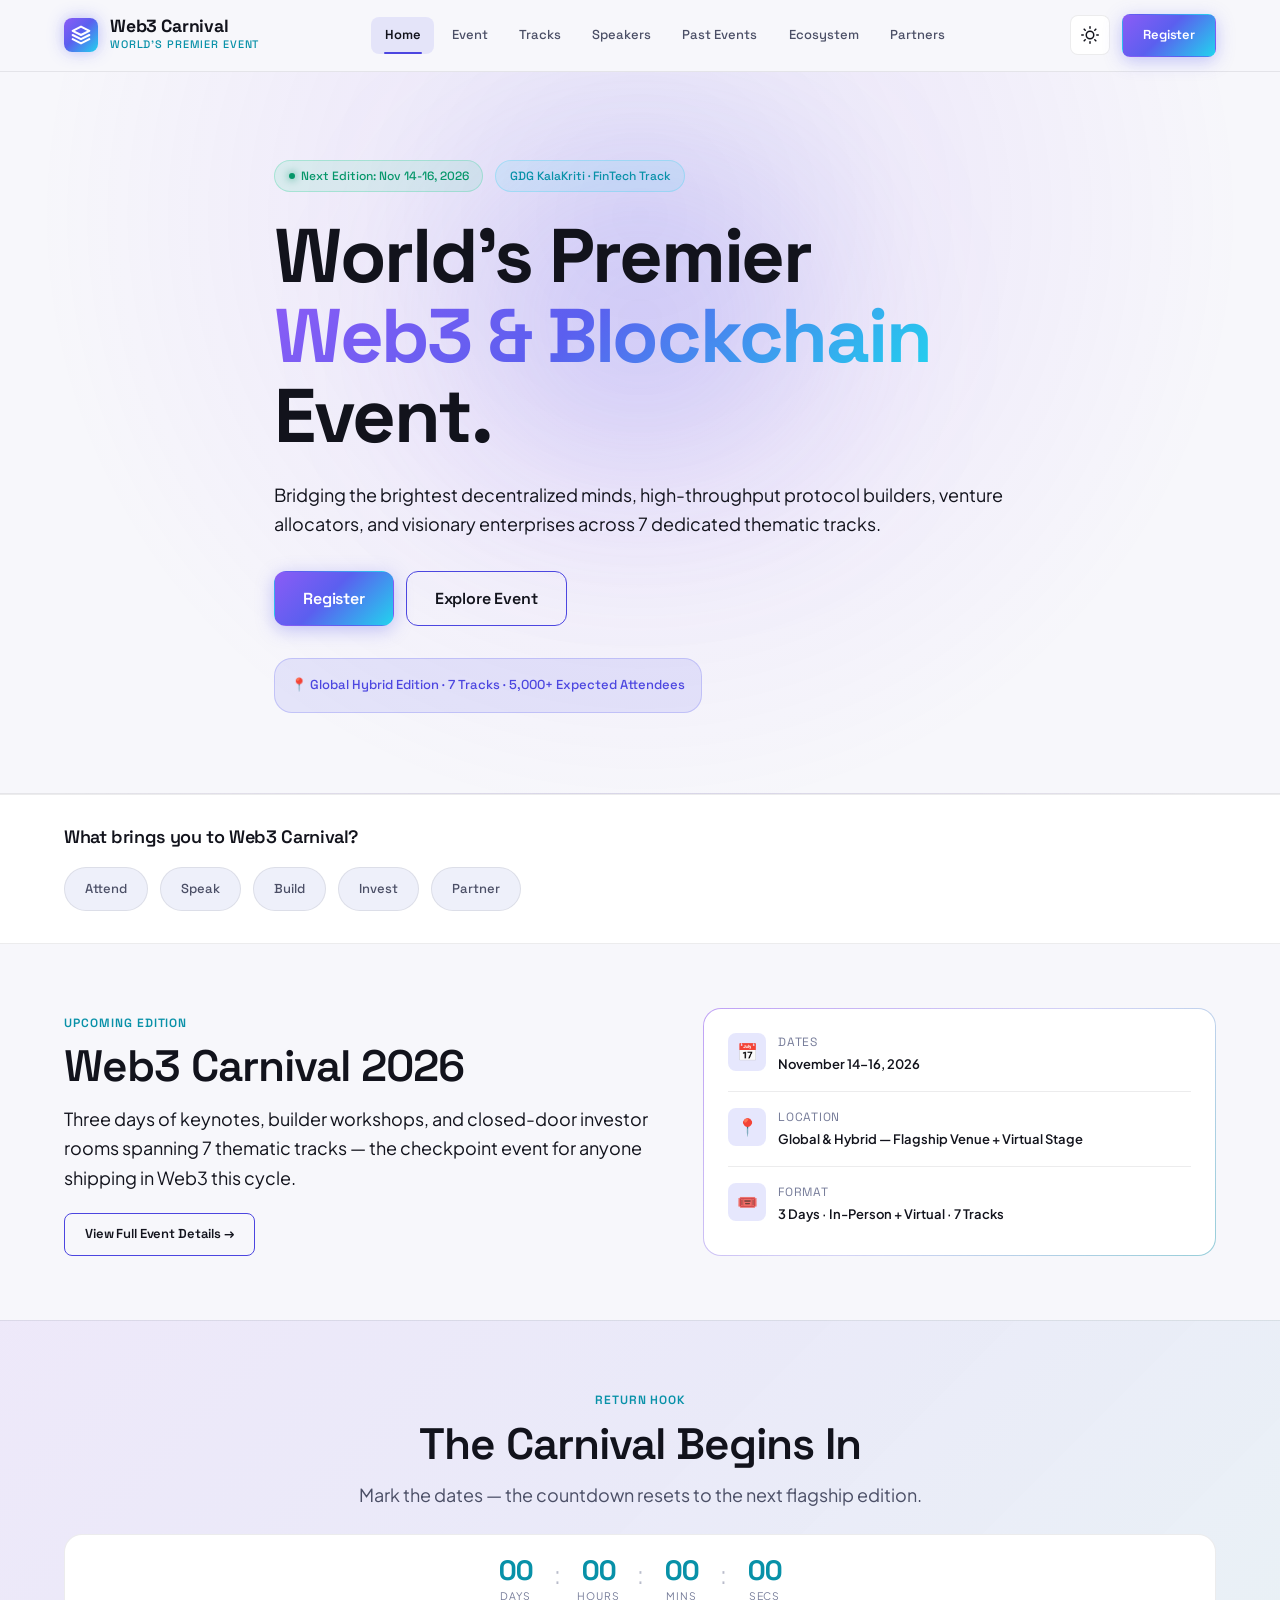
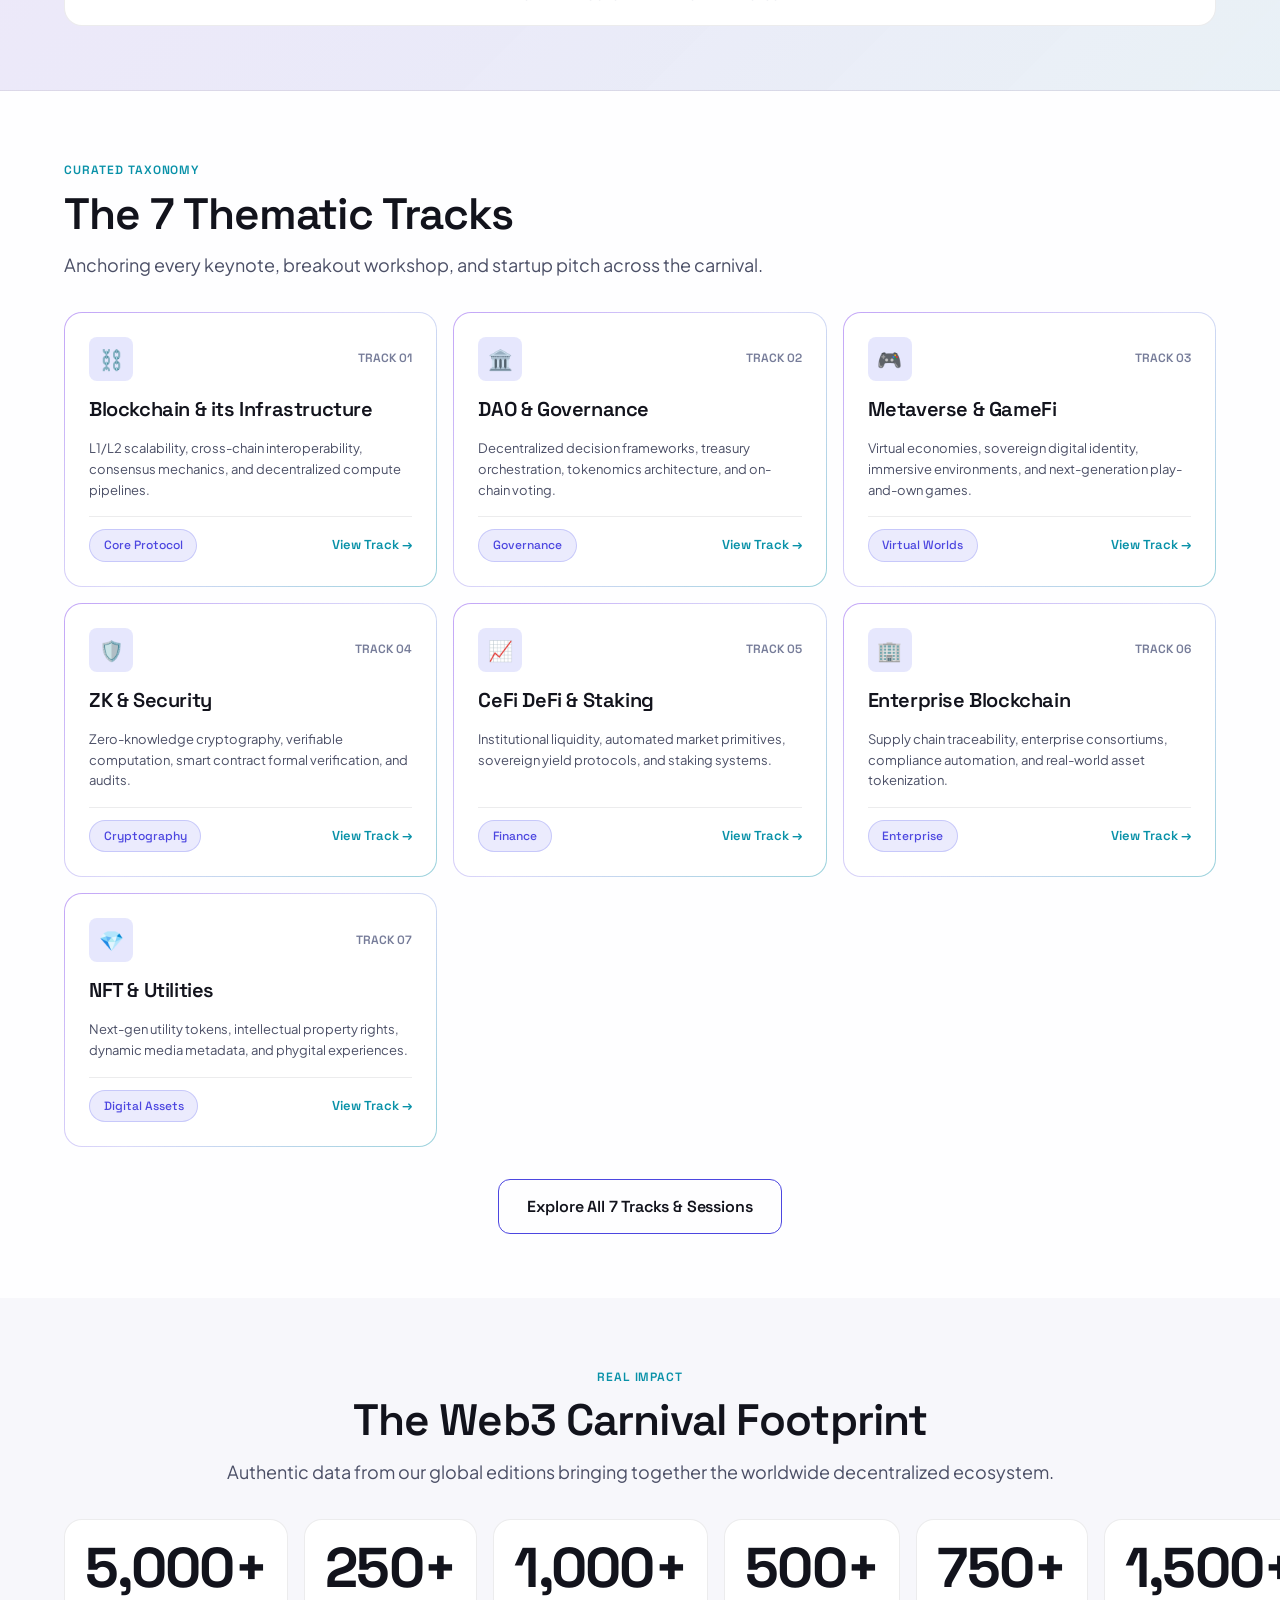
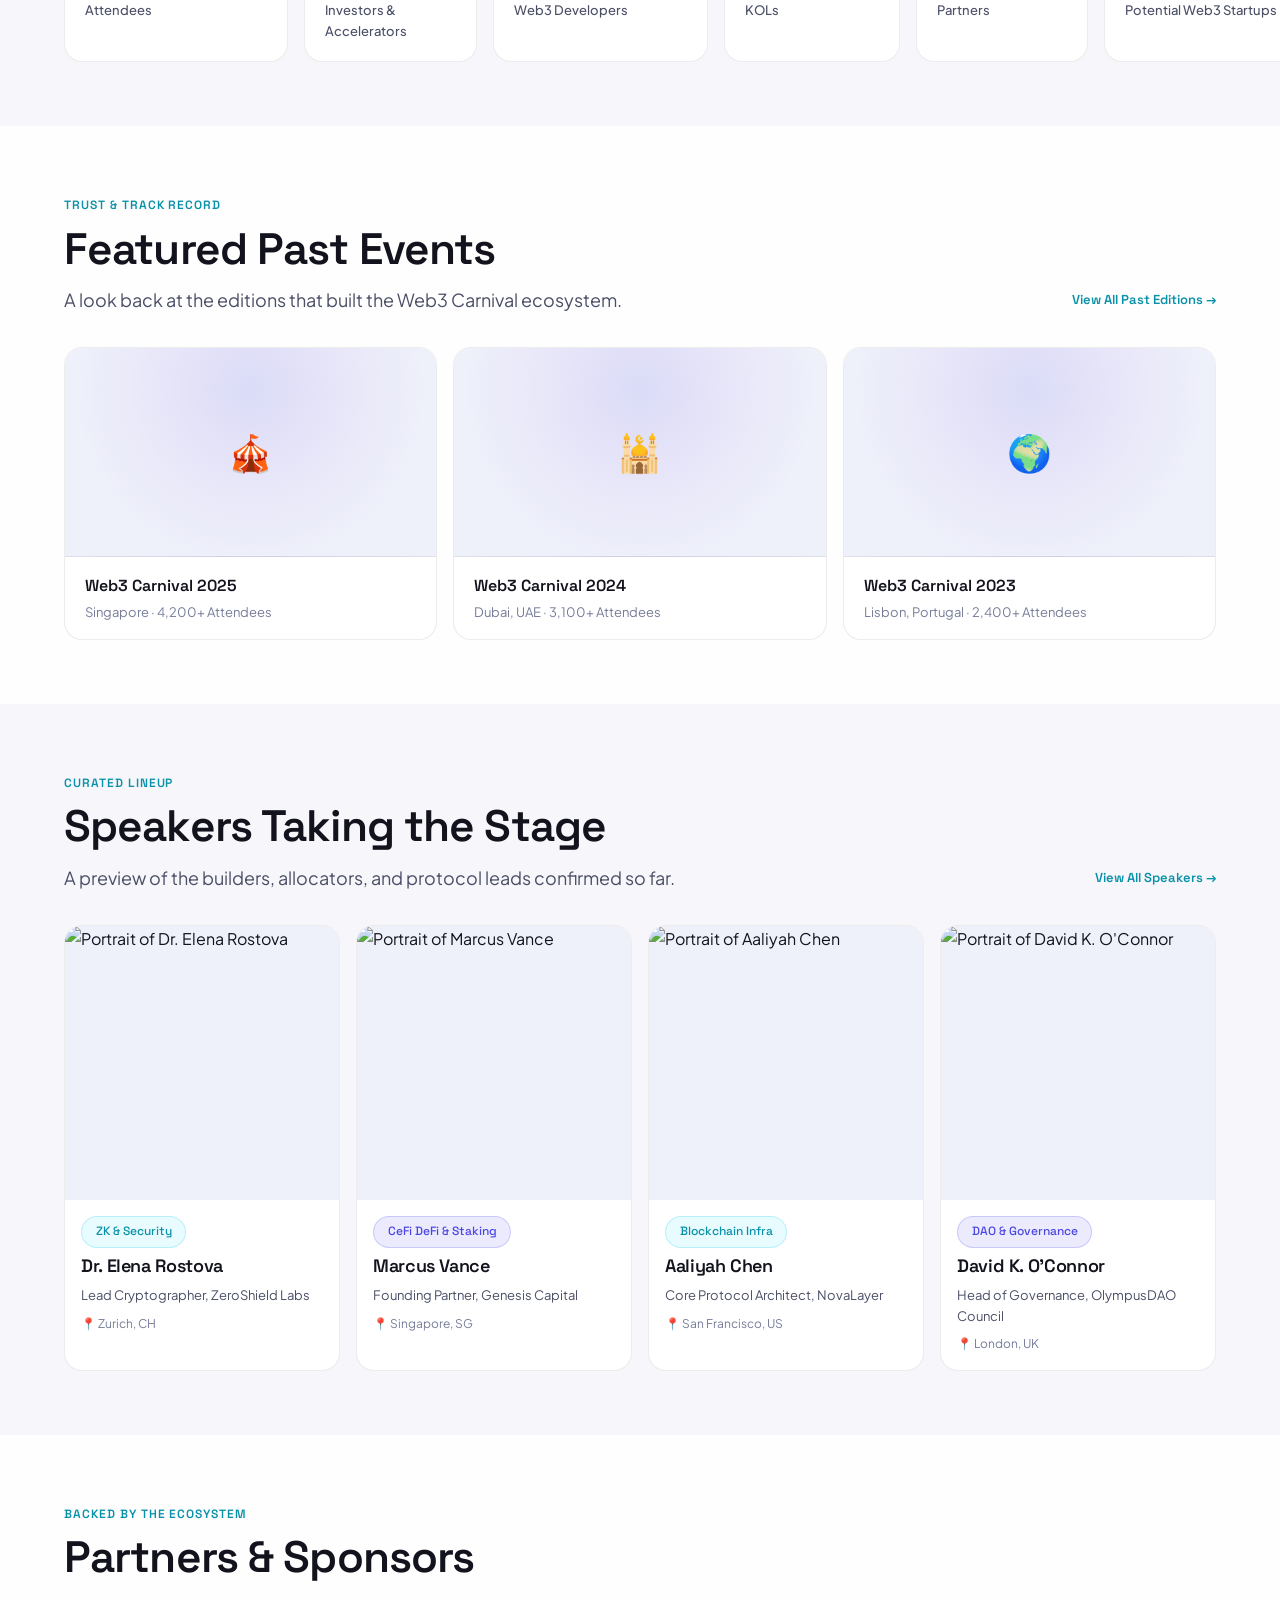
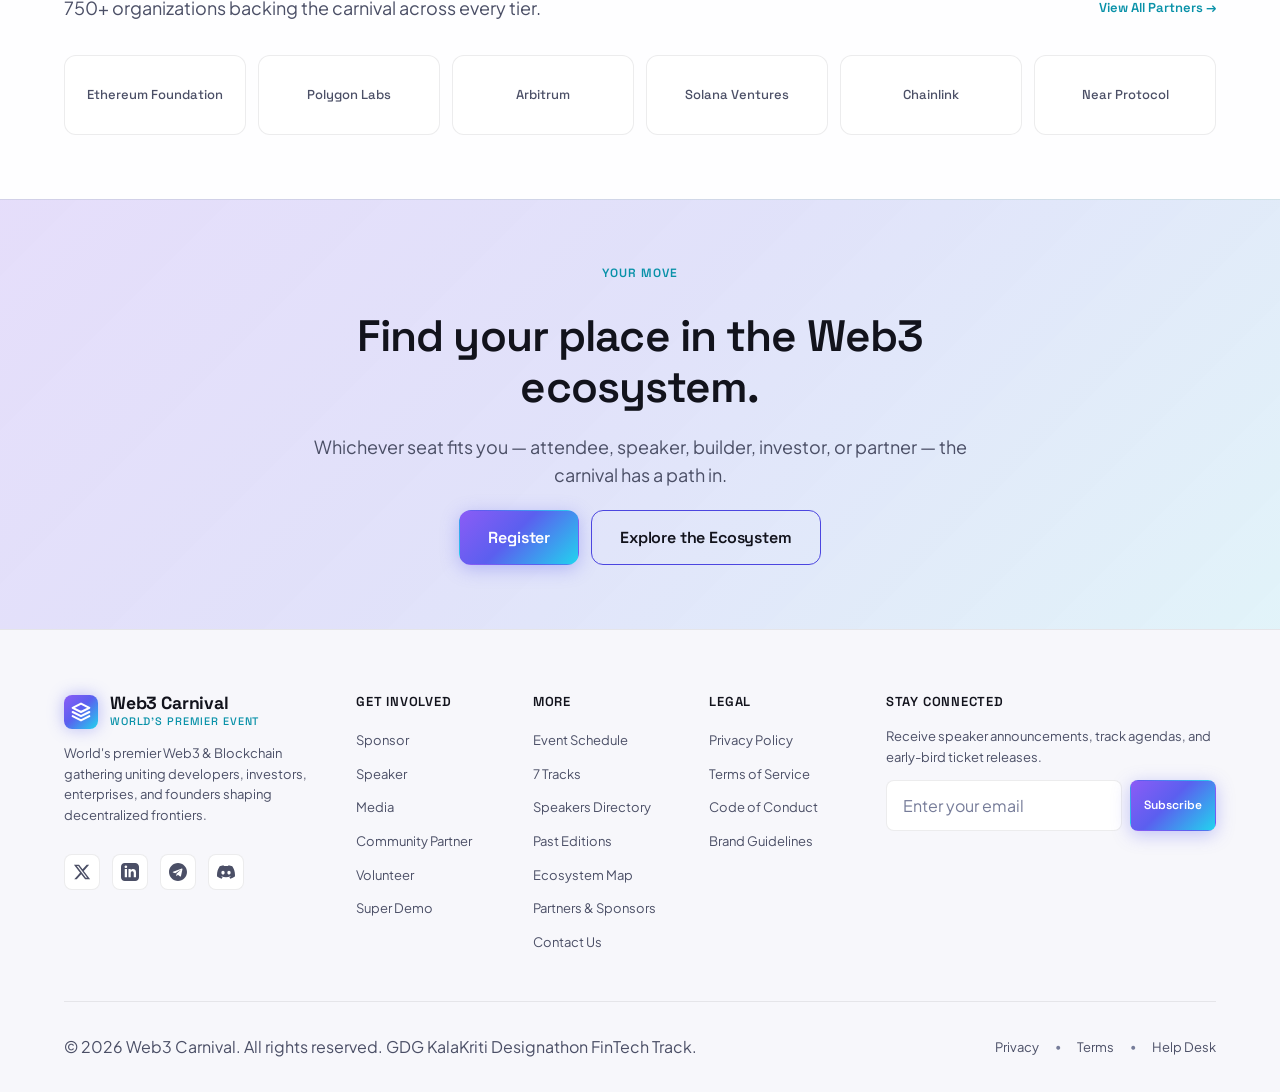
==== commit d31e137f: "Phase-4 website code" ====
--- a/index.html
+++ b/index.html
@@ -24,8 +24,106 @@
   <!-- Accessible Skip-to-content Link -->
   <a href="#main-content" class="skip-link">Skip to main content</a>
 
-  <!-- Header rendered by navigation.js (single source of truth — see design.md §10) -->
-  <header id="site-header" class="site-header"></header>
+  <!-- Sticky Translucent Navigation -->
+  <header id="site-header" class="site-header">
+    <div class="container nav-container">
+      <a href="index.html" class="nav-brand" aria-label="Web3 Carnival Home">
+        <div class="nav-brand-logo" aria-hidden="true">
+          <svg width="20" height="20" viewBox="0 0 24 24" fill="none" stroke="currentColor" stroke-width="2.5" stroke-linecap="round" stroke-linejoin="round">
+            <polygon points="12 2 2 7 12 12 22 7 12 2"></polygon>
+            <polyline points="2 17 12 22 22 17"></polyline>
+            <polyline points="2 12 12 17 22 12"></polyline>
+          </svg>
+        </div>
+        <div class="nav-brand-text">
+          <span class="nav-brand-title">Web3 Carnival</span>
+          <span class="nav-brand-subtitle">World's Premier Event</span>
+        </div>
+      </a>
+
+      <!-- Desktop Navigation -->
+      <nav class="nav-menu" aria-label="Main Navigation">
+        <div class="nav-links">
+          <a href="index.html" class="nav-link active" aria-current="page">Home</a>
+          <a href="event.html" class="nav-link">Event</a>
+          <a href="tracks.html" class="nav-link">Tracks</a>
+          <a href="speakers.html" class="nav-link">Speakers</a>
+          <a href="past-events.html" class="nav-link">Past Events</a>
+          <a href="ecosystem.html" class="nav-link">Ecosystem</a>
+          <a href="partners.html" class="nav-link">Partners</a>
+        </div>
+      </nav>
+
+      <!-- Nav Actions -->
+      <div class="nav-actions">
+        <!-- Dark/Light Theme Toggle -->
+        <button class="theme-toggle-btn" aria-label="Toggle theme" title="Toggle theme">
+          <svg class="theme-icon-moon" viewBox="0 0 24 24" fill="none" stroke="currentColor" stroke-width="2" stroke-linecap="round" stroke-linejoin="round">
+            <path d="M21 12.79A9 9 0 1 1 11.21 3 7 7 0 0 0 21 12.79z"></path>
+          </svg>
+          <svg class="theme-icon-sun" viewBox="0 0 24 24" fill="none" stroke="currentColor" stroke-width="2" stroke-linecap="round" stroke-linejoin="round">
+            <circle cx="12" cy="12" r="5"></circle>
+            <line x1="12" y1="1" x2="12" y2="3"></line>
+            <line x1="12" y1="21" x2="12" y2="23"></line>
+            <line x1="4.22" y1="4.22" x2="5.64" y2="5.64"></line>
+            <line x1="18.36" y1="18.36" x2="19.78" y2="19.78"></line>
+            <line x1="1" y1="12" x2="3" y2="12"></line>
+            <line x1="21" y1="12" x2="23" y2="12"></line>
+            <line x1="4.22" y1="19.78" x2="5.64" y2="18.36"></line>
+            <line x1="18.36" y1="5.64" x2="19.78" y2="4.22"></line>
+          </svg>
+        </button>
+
+        <!-- Primary CTA -->
+        <a href="register.html" class="btn btn-primary" id="nav-register-btn">Register</a>
+
+        <!-- Mobile Menu Toggle Button -->
+        <button class="mobile-toggle" aria-label="Toggle navigation menu" aria-expanded="false" aria-controls="mobile-nav-drawer">
+          <span class="mobile-toggle-bar"></span>
+          <span class="mobile-toggle-bar"></span>
+          <span class="mobile-toggle-bar"></span>
+        </button>
+      </div>
+    </div>
+
+    <!-- Mobile Drawer Navigation -->
+    <div id="mobile-nav-drawer" class="mobile-nav-drawer" aria-hidden="true">
+      <nav class="mobile-nav-links" aria-label="Mobile Navigation">
+        <a href="index.html" class="mobile-nav-link active" aria-current="page">
+          <span>Home</span>
+          <span aria-hidden="true">&rarr;</span>
+        </a>
+        <a href="event.html" class="mobile-nav-link">
+          <span>Event</span>
+          <span aria-hidden="true">&rarr;</span>
+        </a>
+        <a href="tracks.html" class="mobile-nav-link">
+          <span>Tracks</span>
+          <span aria-hidden="true">&rarr;</span>
+        </a>
+        <a href="speakers.html" class="mobile-nav-link">
+          <span>Speakers</span>
+          <span aria-hidden="true">&rarr;</span>
+        </a>
+        <a href="past-events.html" class="mobile-nav-link">
+          <span>Past Events</span>
+          <span aria-hidden="true">&rarr;</span>
+        </a>
+        <a href="ecosystem.html" class="mobile-nav-link">
+          <span>Ecosystem</span>
+          <span aria-hidden="true">&rarr;</span>
+        </a>
+        <a href="partners.html" class="mobile-nav-link">
+          <span>Partners</span>
+          <span aria-hidden="true">&rarr;</span>
+        </a>
+      </nav>
+      <div class="mobile-nav-cta">
+        <a href="register.html" class="btn btn-primary btn-full">Register Now</a>
+        <a href="contact.html" class="btn btn-secondary btn-full">Contact Team</a>
+      </div>
+    </div>
+  </header>
 
   <!-- Main Content -->
   <main id="main-content">
@@ -305,8 +403,29 @@
           <a href="past-events.html" class="preview-header-link">View All Past Editions &rarr;</a>
         </div>
 
-        <!-- Rendered from WEB3_CARNIVAL_DATA.pastEvents by js/main.js -->
-        <div class="past-events-grid" data-past-events-preview></div>
+        <div class="past-events-grid">
+          <article class="past-event-card">
+            <div class="past-event-banner" aria-hidden="true">🎪</div>
+            <div class="past-event-body">
+              <span class="past-event-edition">Web3 Carnival 2025</span>
+              <span class="past-event-meta">Singapore · 4,200+ Attendees</span>
+            </div>
+          </article>
+          <article class="past-event-card">
+            <div class="past-event-banner" aria-hidden="true">🕌</div>
+            <div class="past-event-body">
+              <span class="past-event-edition">Web3 Carnival 2024</span>
+              <span class="past-event-meta">Dubai, UAE · 3,100+ Attendees</span>
+            </div>
+          </article>
+          <article class="past-event-card">
+            <div class="past-event-banner" aria-hidden="true">🌍</div>
+            <div class="past-event-body">
+              <span class="past-event-edition">Web3 Carnival 2023</span>
+              <span class="past-event-meta">Lisbon, Portugal · 2,400+ Attendees</span>
+            </div>
+          </article>
+        </div>
       </div>
     </section>
 
@@ -322,8 +441,55 @@
           <a href="speakers.html" class="preview-header-link">View All Speakers &rarr;</a>
         </div>
 
-        <!-- Rendered from WEB3_CARNIVAL_DATA.sampleSpeakers by js/main.js -->
-        <div class="speakers-grid" data-speakers-preview></div>
+        <div class="speakers-grid">
+          <article class="card-speaker">
+            <div class="card-speaker-media">
+              <img class="card-speaker-img" src="https://i.pravatar.cc/320?img=47" alt="Portrait of Dr. Elena Rostova">
+            </div>
+            <div class="card-speaker-body">
+              <span class="pill pill-cyan" style="align-self: flex-start;">ZK &amp; Security</span>
+              <h3 class="card-speaker-name">Dr. Elena Rostova</h3>
+              <p class="card-speaker-role">Lead Cryptographer, ZeroShield Labs</p>
+              <span class="card-speaker-location">📍 Zurich, CH</span>
+            </div>
+          </article>
+
+          <article class="card-speaker">
+            <div class="card-speaker-media">
+              <img class="card-speaker-img" src="https://i.pravatar.cc/320?img=13" alt="Portrait of Marcus Vance">
+            </div>
+            <div class="card-speaker-body">
+              <span class="pill pill-accent" style="align-self: flex-start;">CeFi DeFi &amp; Staking</span>
+              <h3 class="card-speaker-name">Marcus Vance</h3>
+              <p class="card-speaker-role">Founding Partner, Genesis Capital</p>
+              <span class="card-speaker-location">📍 Singapore, SG</span>
+            </div>
+          </article>
+
+          <article class="card-speaker">
+            <div class="card-speaker-media">
+              <img class="card-speaker-img" src="https://i.pravatar.cc/320?img=25" alt="Portrait of Aaliyah Chen">
+            </div>
+            <div class="card-speaker-body">
+              <span class="pill pill-cyan" style="align-self: flex-start;">Blockchain Infra</span>
+              <h3 class="card-speaker-name">Aaliyah Chen</h3>
+              <p class="card-speaker-role">Core Protocol Architect, NovaLayer</p>
+              <span class="card-speaker-location">📍 San Francisco, US</span>
+            </div>
+          </article>
+
+          <article class="card-speaker">
+            <div class="card-speaker-media">
+              <img class="card-speaker-img" src="https://i.pravatar.cc/320?img=33" alt="Portrait of David K. O'Connor">
+            </div>
+            <div class="card-speaker-body">
+              <span class="pill pill-accent" style="align-self: flex-start;">DAO &amp; Governance</span>
+              <h3 class="card-speaker-name">David K. O'Connor</h3>
+              <p class="card-speaker-role">Head of Governance, OlympusDAO Council</p>
+              <span class="card-speaker-location">📍 London, UK</span>
+            </div>
+          </article>
+        </div>
       </div>
     </section>
 
@@ -339,8 +505,14 @@
           <a href="partners.html" class="preview-header-link">View All Partners &rarr;</a>
         </div>
 
-        <!-- Rendered from WEB3_CARNIVAL_DATA.partnerTiers by js/main.js -->
-        <div class="partner-grid" data-partners-preview></div>
+        <div class="partner-grid">
+          <div class="partner-tile">Ethereum Foundation</div>
+          <div class="partner-tile">Polygon Labs</div>
+          <div class="partner-tile">Arbitrum</div>
+          <div class="partner-tile">Solana Ventures</div>
+          <div class="partner-tile">Chainlink</div>
+          <div class="partner-tile">Near Protocol</div>
+        </div>
       </div>
     </section>
 
@@ -359,8 +531,102 @@
 
   </main>
 
-  <!-- Footer rendered by navigation.js -->
-  <footer id="site-footer" class="site-footer"></footer>
+  <!-- Shared Semantic Footer -->
+  <footer id="site-footer" class="site-footer">
+    <div class="container">
+      <div class="footer-top">
+        <div class="footer-brand">
+          <a href="index.html" class="nav-brand" aria-label="Web3 Carnival Home">
+            <div class="nav-brand-logo" aria-hidden="true">
+              <svg width="20" height="20" viewBox="0 0 24 24" fill="none" stroke="currentColor" stroke-width="2.5" stroke-linecap="round" stroke-linejoin="round">
+                <polygon points="12 2 2 7 12 12 22 7 12 2"></polygon>
+                <polyline points="2 17 12 22 22 17"></polyline>
+                <polyline points="2 12 12 17 22 12"></polyline>
+              </svg>
+            </div>
+            <div class="nav-brand-text">
+              <span class="nav-brand-title">Web3 Carnival</span>
+              <span class="nav-brand-subtitle">World's Premier Event</span>
+            </div>
+          </a>
+          <p class="footer-brand-desc">
+            World's premier Web3 &amp; Blockchain gathering uniting developers, investors, enterprises, and founders shaping decentralized frontiers.
+          </p>
+          <div class="footer-socials" aria-label="Social media channels">
+            <a href="https://twitter.com" class="social-icon-btn" aria-label="Follow us on X/Twitter" target="_blank" rel="noopener noreferrer">
+              <svg viewBox="0 0 24 24" fill="currentColor"><path d="M18.244 2.25h3.308l-7.227 8.26 8.502 11.24H16.17l-5.214-6.817L4.99 21.75H1.68l7.73-8.835L1.254 2.25H8.08l4.713 6.231zm-1.161 17.52h1.833L7.084 4.126H5.117z"/></svg>
+            </a>
+            <a href="https://linkedin.com" class="social-icon-btn" aria-label="Connect on LinkedIn" target="_blank" rel="noopener noreferrer">
+              <svg viewBox="0 0 24 24" fill="currentColor"><path d="M19 0h-14c-2.761 0-5 2.239-5 5v14c0 2.761 2.239 5 5 5h14c2.762 0 5-2.239 5-5v-14c0-2.761-2.761-5-5-5zm-11 19h-3v-11h3v11zm-1.5-12.268c-.966 0-1.75-.79-1.75-1.764s.784-1.764 1.75-1.764 1.75.79 1.75 1.764-.783 1.764-1.75 1.764zm13.5 12.268h-3v-5.604c0-3.368-4-3.113-4 0v5.604h-3v-11h3v1.765c1.396-2.586 7-2.777 7 2.476v6.759z"/></svg>
+            </a>
+            <a href="https://telegram.org" class="social-icon-btn" aria-label="Join our Telegram community" target="_blank" rel="noopener noreferrer">
+              <svg viewBox="0 0 24 24" fill="currentColor"><path d="M12 0c-6.627 0-12 5.373-12 12s5.373 12 12 12 12-5.373 12-12-5.373-12-12-12zm5.894 8.221l-1.97 9.28c-.145.658-.537.818-1.084.508l-3-2.21-1.446 1.394c-.14.18-.357.295-.6.295-.002 0-.003 0-.005 0l.213-3.054 5.56-5.022c.24-.213-.054-.334-.373-.121l-6.869 4.326-2.96-.924c-.643-.204-.657-.643.136-.953l11.57-4.461c.536-.196 1.006.128.832.941z"/></svg>
+            </a>
+            <a href="https://discord.com" class="social-icon-btn" aria-label="Join Discord server" target="_blank" rel="noopener noreferrer">
+              <svg viewBox="0 0 24 24" fill="currentColor"><path d="M20.317 4.37a19.791 19.791 0 0 0-4.885-1.515.074.074 0 0 0-.079.037c-.21.375-.444.864-.608 1.25a18.27 18.27 0 0 0-5.487 0 12.64 12.64 0 0 0-.617-1.25.077.077 0 0 0-.079-.037A19.736 19.736 0 0 0 3.677 4.37a.07.07 0 0 0-.032.027C.533 9.046-.32 13.58.099 18.057a.082.082 0 0 0 .031.057 19.9 19.9 0 0 0 5.993 3.03.078.078 0 0 0 .084-.028c.462-.63.874-1.295 1.226-1.994.021-.041.001-.09-.041-.106a13.107 13.107 0 0 1-1.872-.892.077.077 0 0 1-.008-.128 10.2 10.2 0 0 0 .372-.292.074.074 0 0 1 .077-.01c3.929 1.793 8.18 1.793 12.061 0a.074.074 0 0 1 .078.01c.12.098.246.198.373.292a.077.077 0 0 1-.006.127 12.299 12.299 0 0 1-1.873.894.077.077 0 0 0-.041.107c.36.698.772 1.362 1.225 1.993a.076.076 0 0 0 .084.028 19.839 19.839 0 0 0 6.002-3.03.077.077 0 0 0 .032-.054c.5-5.177-.838-9.674-3.549-13.66a.061.061 0 0 0-.031-.028zM8.02 15.33c-1.183 0-2.157-1.085-2.157-2.419 0-1.333.956-2.419 2.157-2.419 1.21 0 2.176 1.096 2.157 2.42 0 1.333-.956 2.418-2.157 2.418zm7.975 0c-1.183 0-2.157-1.085-2.157-2.419 0-1.333.955-2.419 2.157-2.419 1.21 0 2.176 1.096 2.157 2.42 0 1.333-.946 2.418-2.157 2.418z"/></svg>
+            </a>
+          </div>
+        </div>
+
+        <div class="footer-col">
+          <h4 class="footer-col-title">Get Involved</h4>
+          <ul class="footer-links-list">
+            <li><a href="register.html?type=sponsor" class="footer-link">Sponsor</a></li>
+            <li><a href="register.html?type=speaker" class="footer-link">Speaker</a></li>
+            <li><a href="register.html?type=media" class="footer-link">Media</a></li>
+            <li><a href="register.html?type=community" class="footer-link">Community Partner</a></li>
+            <li><a href="register.html?type=volunteer" class="footer-link">Volunteer</a></li>
+            <li><a href="register.html?type=super-demo" class="footer-link">Super Demo</a></li>
+          </ul>
+        </div>
+
+        <div class="footer-col">
+          <h4 class="footer-col-title">More</h4>
+          <ul class="footer-links-list">
+            <li><a href="event.html" class="footer-link">Event Schedule</a></li>
+            <li><a href="tracks.html" class="footer-link">7 Tracks</a></li>
+            <li><a href="speakers.html" class="footer-link">Speakers Directory</a></li>
+            <li><a href="past-events.html" class="footer-link">Past Editions</a></li>
+            <li><a href="ecosystem.html" class="footer-link">Ecosystem Map</a></li>
+            <li><a href="partners.html" class="footer-link">Partners &amp; Sponsors</a></li>
+            <li><a href="contact.html" class="footer-link">Contact Us</a></li>
+          </ul>
+        </div>
+
+        <div class="footer-col">
+          <h4 class="footer-col-title">Legal</h4>
+          <ul class="footer-links-list">
+            <li><a href="#privacy" class="footer-link">Privacy Policy</a></li>
+            <li><a href="#terms" class="footer-link">Terms of Service</a></li>
+            <li><a href="#code-of-conduct" class="footer-link">Code of Conduct</a></li>
+            <li><a href="#brand-kit" class="footer-link">Brand Guidelines</a></li>
+          </ul>
+        </div>
+
+        <div class="footer-col">
+          <h4 class="footer-col-title">Stay Connected</h4>
+          <p class="footer-brand-desc" style="margin-bottom: var(--space-3);">
+            Receive speaker announcements, track agendas, and early-bird ticket releases.
+          </p>
+          <form class="footer-newsletter-form" onsubmit="event.preventDefault(); alert('Thank you for subscribing to Web3 Carnival updates!'); this.reset();">
+            <input type="email" class="form-input" placeholder="Enter your email" required aria-label="Email address for newsletter">
+            <button type="submit" class="btn btn-primary btn-sm">Subscribe</button>
+          </form>
+        </div>
+      </div>
+
+      <div class="footer-bottom">
+        <p>&copy; 2026 Web3 Carnival. All rights reserved. GDG KalaKriti Designathon FinTech Track.</p>
+        <div class="footer-bottom-links">
+          <a href="#privacy" class="footer-link">Privacy</a>
+          <span aria-hidden="true">&bull;</span>
+          <a href="#terms" class="footer-link">Terms</a>
+          <span aria-hidden="true">&bull;</span>
+          <a href="contact.html" class="footer-link">Help Desk</a>
+        </div>
+      </div>
+    </div>
+  </footer>
 
   <!-- Scripts in order -->
   <script src="js/data.js"></script>
--- a/css/tokens.css
+++ b/css/tokens.css
@@ -53,7 +53,7 @@
   --text-xl: 1.25rem;          /* 20px - card subtitle */
   --text-2xl: 1.5rem;          /* 24px - card H3 */
   --text-3xl: clamp(1.75rem, 3.5vw, 2.75rem); /* Section H2 */
-  --text-4xl: clamp(2.5rem, 6vw, 5rem);   /* Hero H1 */
+  --text-4xl: clamp(2.5rem, 6vw, 4.75rem);   /* Hero H1 */
   --text-stat: clamp(2rem, 5vw, 3.5rem);      /* Stat numeral */
 
   /* Line Heights */
--- a/css/pages.css
+++ b/css/pages.css
@@ -1168,3 +1168,211 @@
 @media (prefers-reduced-motion: reduce) {
   .track-explorer-card, .explorer-speaker-card { transition: none; }
 }
+
+/* ==========================================================================
+   Phase 4 — Speakers Directory
+   Hero stat strip, search + track/expertise filters, speaker cards (photo,
+   name, role, org, location, tags, socials), and the speaker detail modal
+   (bio, expertise, related tracks, related sessions, related speakers).
+   ========================================================================== */
+
+.speakers-hero-stats {
+  display: flex;
+  flex-wrap: wrap;
+  gap: var(--space-3);
+  margin-top: var(--space-6);
+}
+
+.speakers-hero-stat {
+  display: flex;
+  align-items: baseline;
+  gap: var(--space-2);
+  padding: var(--space-2) var(--space-4);
+  border: 1px solid var(--border-subtle);
+  border-radius: 999px;
+  background: var(--bg-surface);
+}
+
+.speakers-hero-stat strong {
+  font-family: var(--font-display);
+  font-size: var(--text-lg);
+  color: var(--text-primary);
+}
+
+.speakers-hero-stat span {
+  font-size: var(--text-xs);
+  color: var(--text-secondary);
+}
+
+.speakers-discovery-section { padding-top: var(--space-8); padding-bottom: var(--space-4); }
+
+.speakers-filter-group { margin-bottom: var(--space-2); }
+
+.speakers-filter-label {
+  display: block;
+  font-family: var(--font-display);
+  font-size: var(--text-xs);
+  font-weight: var(--fw-semibold);
+  letter-spacing: 0.06em;
+  text-transform: uppercase;
+  color: var(--text-muted);
+  margin-bottom: var(--space-2);
+}
+
+.speakers-grid-section { padding-top: var(--space-4); }
+
+/* Speaker card: whole photo+copy area is one accessible trigger button;
+   socials sit outside it as a separate, non-nested interactive row. */
+.card-speaker-trigger {
+  appearance: none;
+  width: 100%;
+  padding: 0;
+  border: 0;
+  background: transparent;
+  color: inherit;
+  font: inherit;
+  text-align: left;
+  cursor: pointer;
+  display: flex;
+  flex-direction: column;
+  border-radius: var(--radius-lg) var(--radius-lg) 0 0;
+}
+
+.card-speaker-trigger:focus-visible {
+  outline: 2px solid var(--focus-ring);
+  outline-offset: 2px;
+}
+
+.card-speaker-org {
+  font-size: var(--text-xs);
+  color: var(--text-muted);
+  margin-top: -4px;
+}
+
+.card-speaker-tags {
+  display: flex;
+  flex-wrap: wrap;
+  gap: var(--space-1);
+  margin-top: var(--space-2);
+}
+
+.card-speaker-tags .pill {
+  font-size: 0.7rem;
+  padding: 3px var(--space-2);
+}
+
+.card-speaker-socials {
+  padding: 0 var(--space-4) var(--space-4);
+}
+
+.card-speaker-socials:empty { display: none; }
+
+.card-speaker-social {
+  display: inline-flex;
+  align-items: center;
+  justify-content: center;
+  width: 30px;
+  height: 30px;
+  border: 1px solid var(--border-subtle);
+  border-radius: var(--radius-sm);
+  text-decoration: none;
+}
+
+.speakers-empty {
+  grid-column: 1 / -1;
+  min-height: 160px;
+  border: 1px dashed var(--border-subtle);
+  border-radius: var(--radius-lg);
+  padding: var(--space-7);
+  display: flex;
+  flex-direction: column;
+  align-items: center;
+  justify-content: center;
+  gap: var(--space-3);
+  text-align: center;
+  color: var(--text-secondary);
+}
+
+.speakers-empty strong { color: var(--text-primary); font-family: var(--font-display); font-size: var(--text-lg); }
+
+.speakers-empty-reset {
+  appearance: none;
+  border: 1px solid var(--border-medium);
+  background: transparent;
+  color: var(--accent-cyan);
+  border-radius: 999px;
+  padding: var(--space-2) var(--space-4);
+  font: inherit;
+  font-weight: var(--fw-semibold);
+  cursor: pointer;
+}
+
+/* --- Speaker detail modal: bio, expertise, related tracks/sessions/speakers --- */
+.modal-speaker-header {
+  display: flex;
+  gap: var(--space-4);
+  align-items: center;
+  margin-bottom: var(--space-4);
+  padding-right: var(--space-10);
+}
+
+.modal-speaker-photo-wrap {
+  width: 72px;
+  height: 72px;
+  flex: 0 0 72px;
+  border-radius: 50%;
+  overflow: hidden;
+  background: linear-gradient(135deg, rgba(139,92,246,.35), rgba(34,211,238,.2));
+  display: grid;
+  place-items: center;
+}
+
+.modal-speaker-photo-wrap img { width: 100%; height: 100%; object-fit: cover; }
+
+.modal-speaker-initials { font-family: var(--font-display); font-weight: var(--fw-semibold); font-size: 1.25rem; }
+
+.modal-section-title {
+  font-family: var(--font-display);
+  font-size: var(--text-sm);
+  font-weight: var(--fw-semibold);
+  text-transform: uppercase;
+  letter-spacing: 0.06em;
+  color: var(--text-muted);
+  margin: var(--space-5) 0 var(--space-3);
+}
+
+.modal-tag-list {
+  display: flex;
+  flex-wrap: wrap;
+  gap: var(--space-2);
+}
+
+.modal-social-row {
+  display: flex;
+  flex-wrap: wrap;
+  gap: var(--space-2);
+}
+
+.modal-related-item-title { display: block; }
+
+@media (min-width: 768px) {
+  .speakers-filter-group { display: flex; align-items: center; gap: var(--space-4); margin-bottom: var(--space-3); }
+  .speakers-filter-label { margin-bottom: 0; flex: 0 0 auto; }
+}
+
+@media (min-width: 480px) {
+  .speakers-grid { grid-template-columns: repeat(2, 1fr); }
+}
+
+@media (min-width: 768px) {
+  .speakers-grid { grid-template-columns: repeat(3, 1fr); }
+}
+
+@media (min-width: 1024px) {
+  .speakers-grid { grid-template-columns: repeat(4, 1fr); }
+}
+
+@media (prefers-reduced-motion: reduce) {
+  .card-speaker { transition: none; }
+  .card-speaker-img { transition: none; }
+}
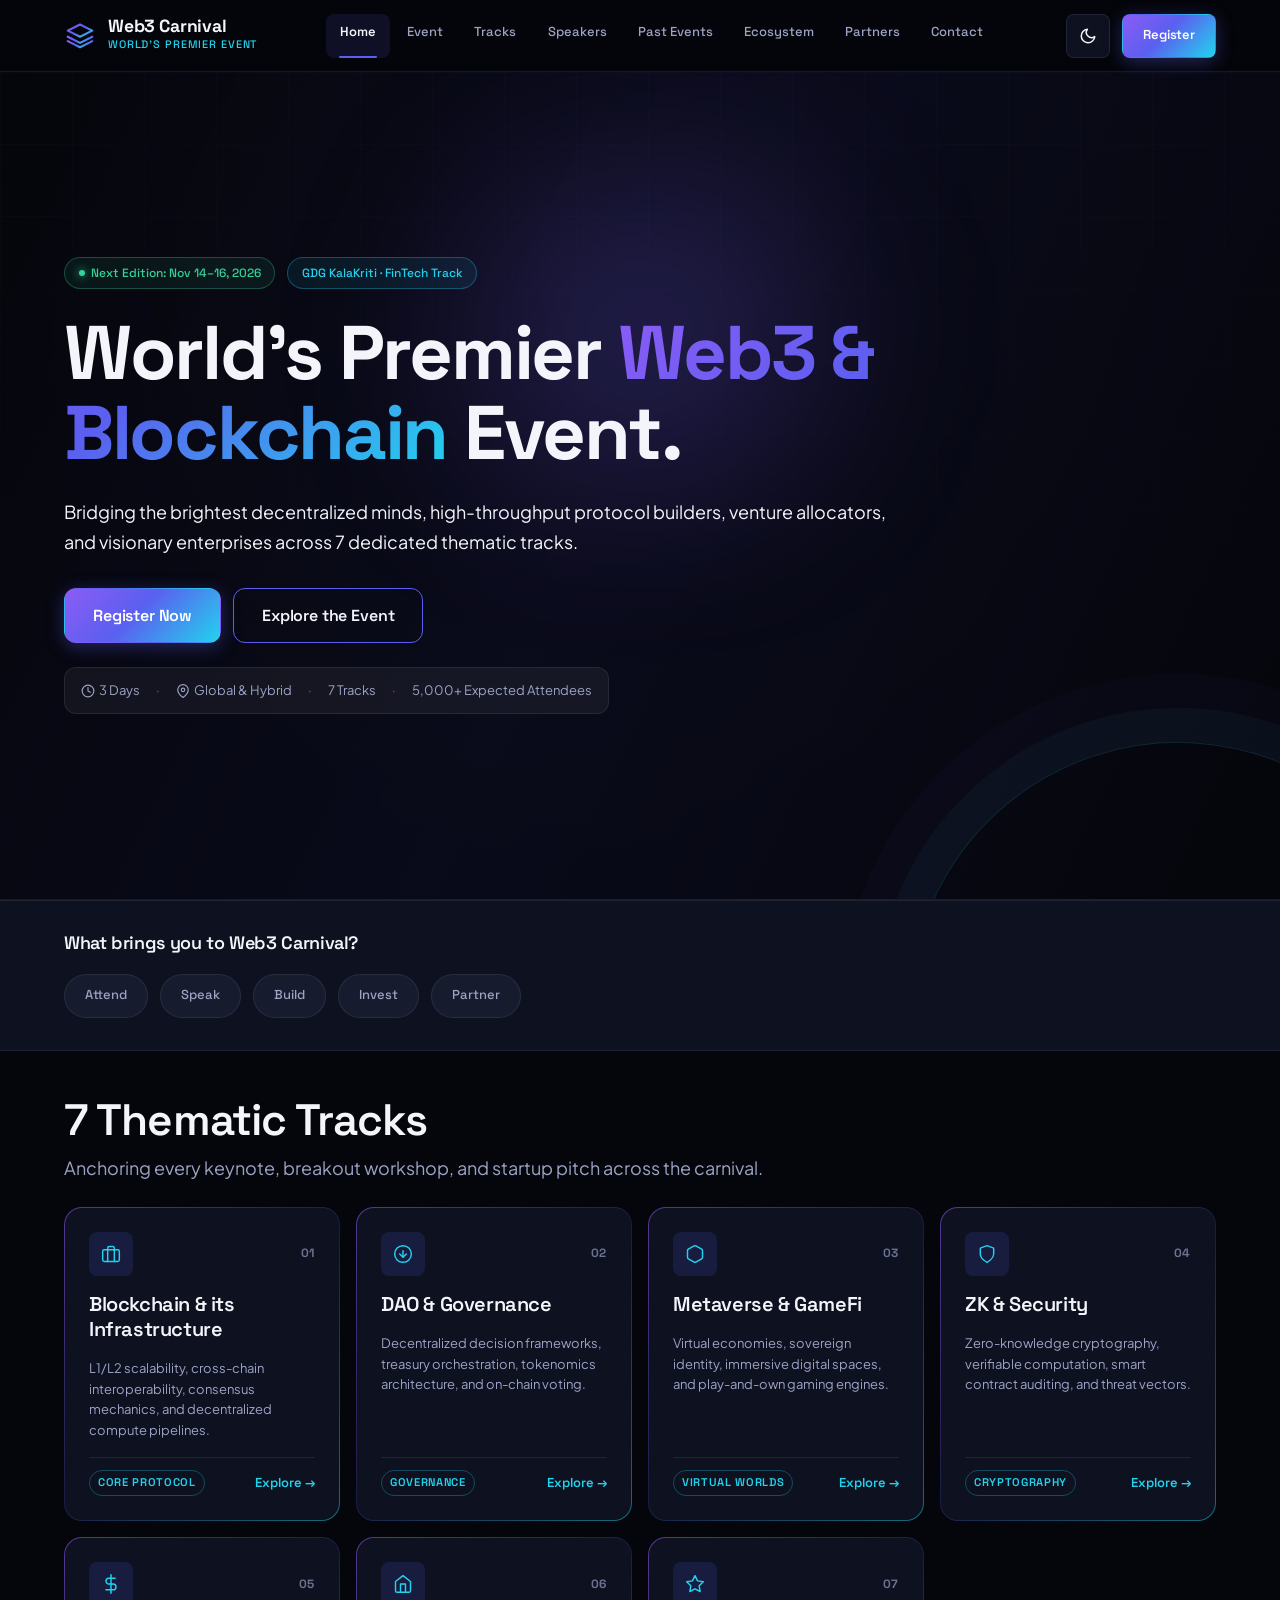
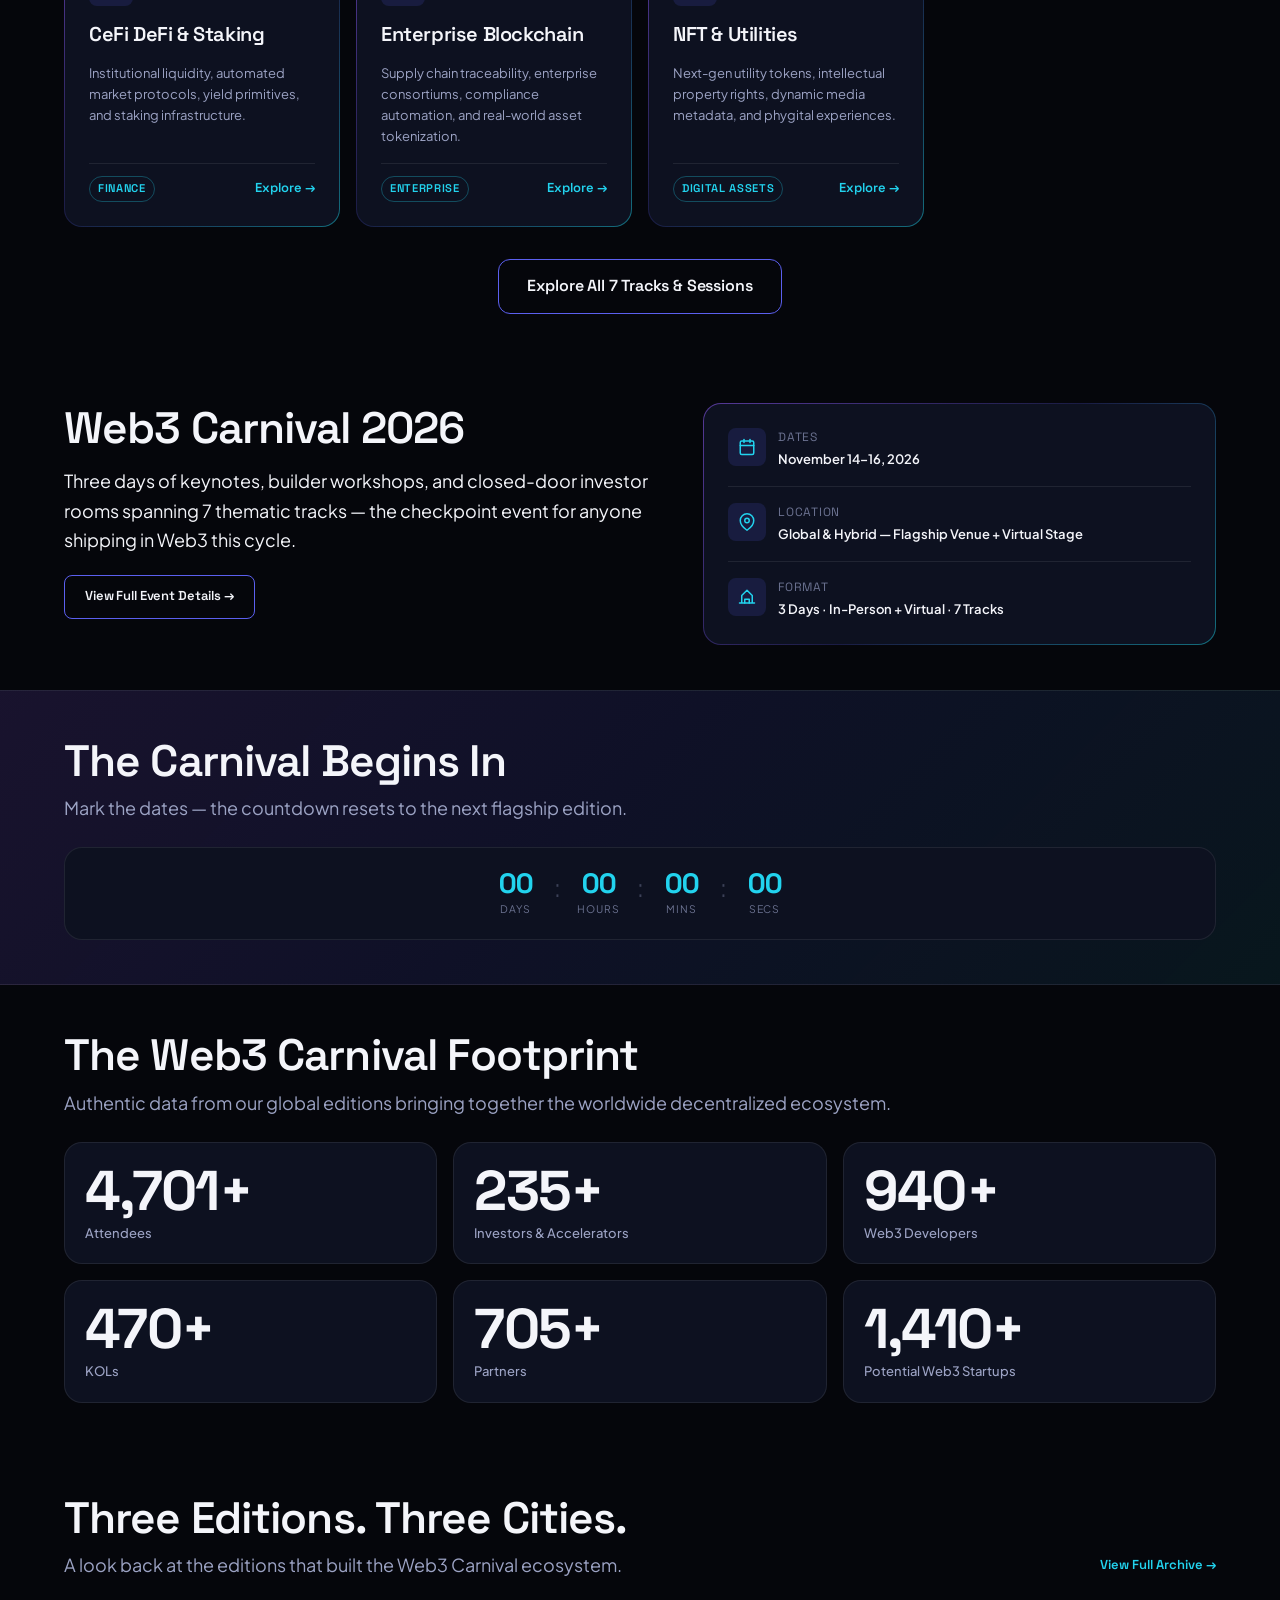
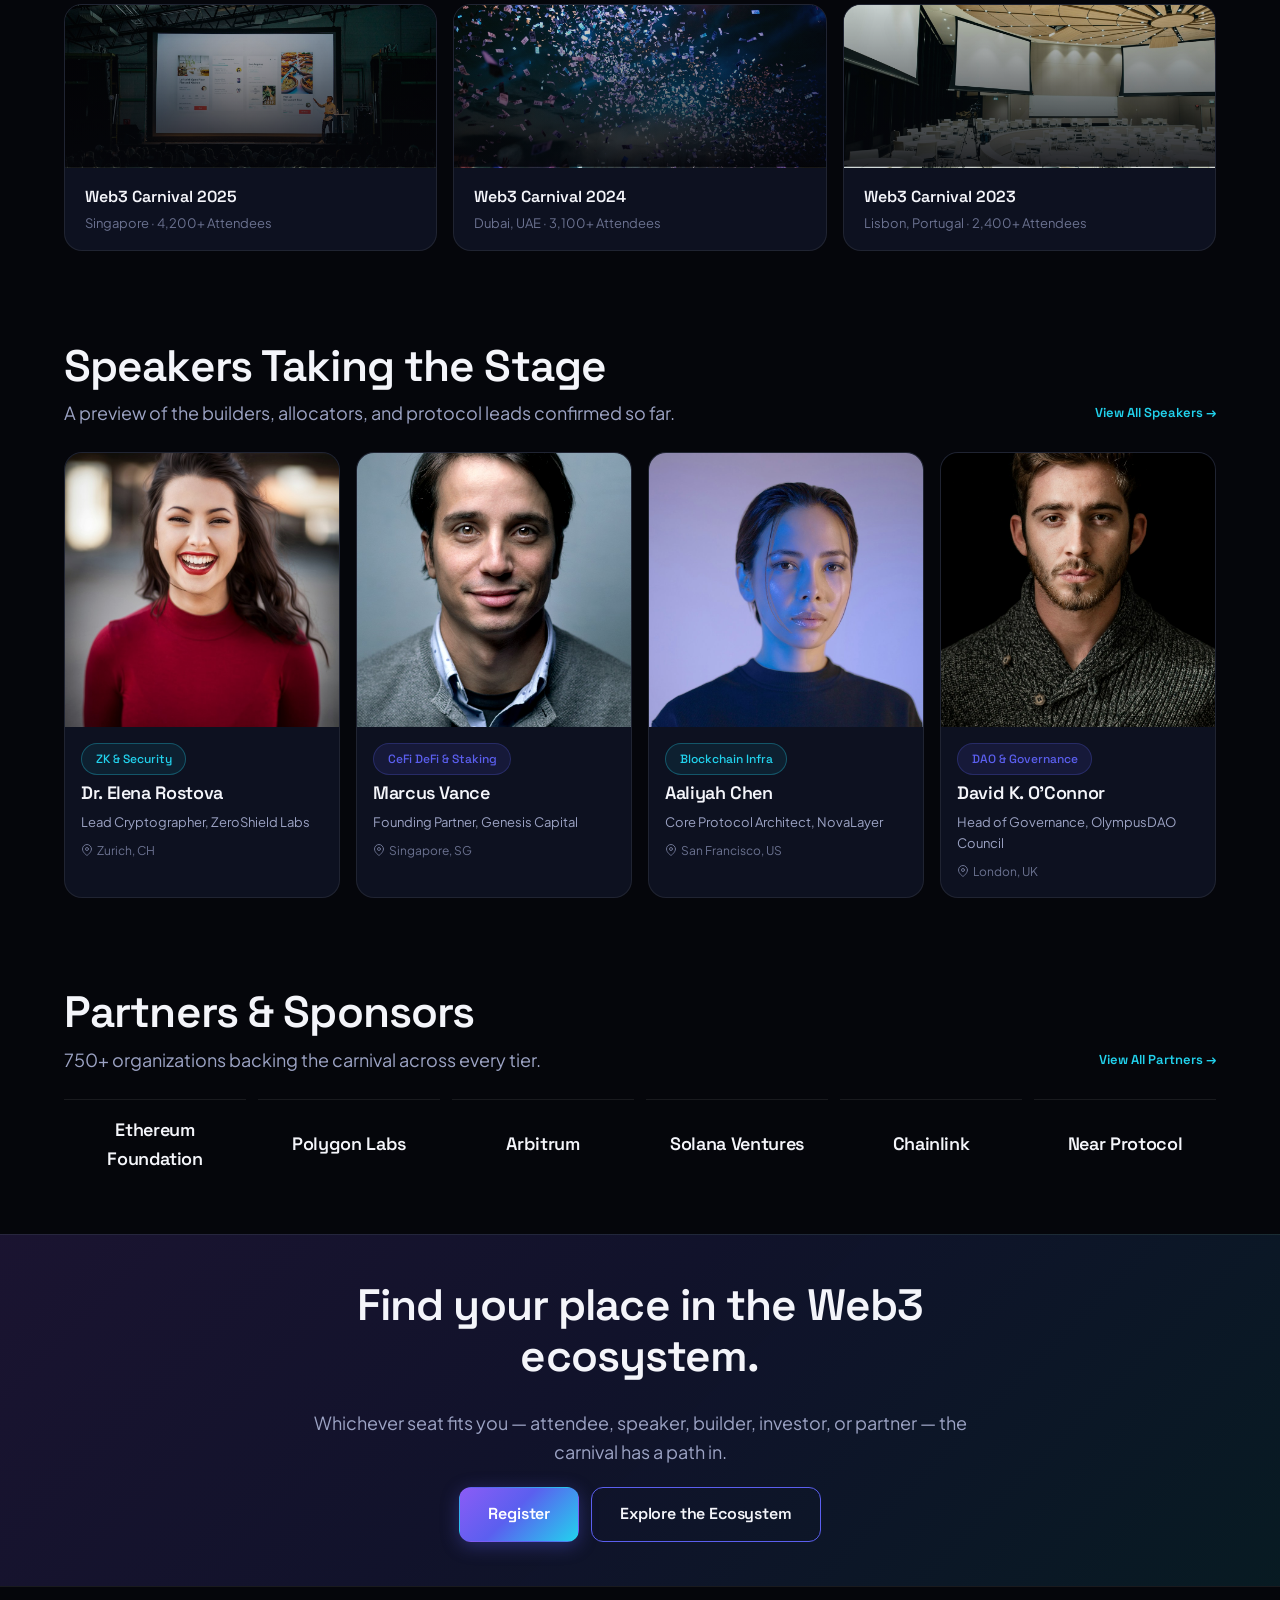
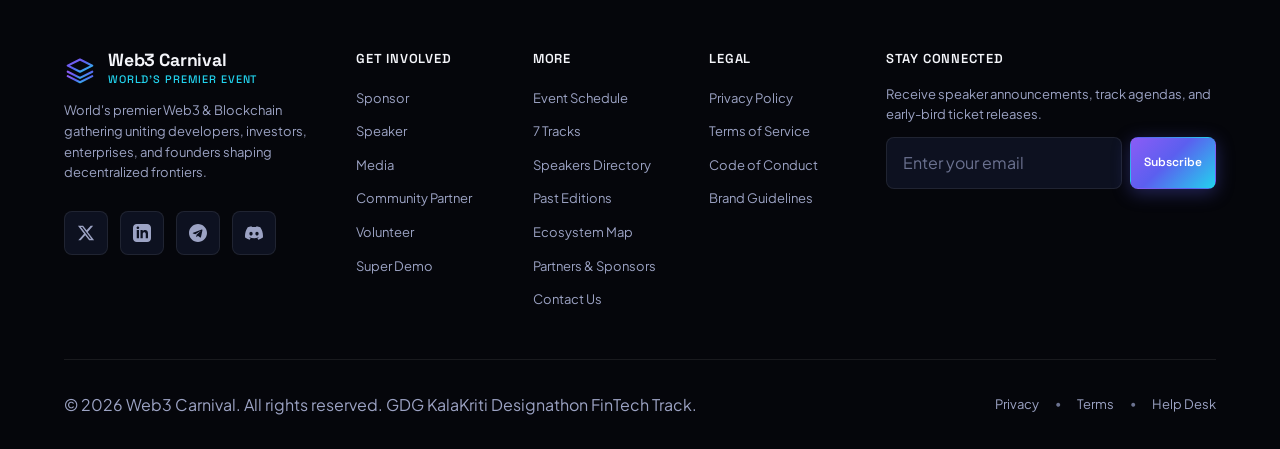
==== commit cd67a7bb: "final push" ====
--- a/index.html
+++ b/index.html
@@ -3,8 +3,8 @@
 <head>
   <meta charset="UTF-8">
   <meta name="viewport" content="width=device-width, initial-scale=1.0">
-  <title>Web3 Carnival — World's Premier Web3 & Blockchain Event</title>
-  <meta name="description" content="Web3 Carnival is the world's premier gathering bridging decentralized technologies, builders, institutional leaders, and innovators worldwide.">
+  <title>Web3 Carnival — World's Premier Web3 &amp; Blockchain Event</title>
+  <meta name="description" content="Web3 Carnival is the world's premier gathering bridging decentralized technologies, builders, institutional leaders, and innovators worldwide. November 14–16, 2026.">
   <meta name="theme-color" content="#05060B">
 
   <link rel="icon" type="image/svg+xml" href="assets/favicon.svg">
@@ -12,128 +12,26 @@
   <link rel="preconnect" href="https://fonts.gstatic.com" crossorigin>
   <link href="https://fonts.googleapis.com/css2?family=Plus+Jakarta+Sans:wght@400;500;600;700&family=Space+Grotesk:wght@500;600;700&display=swap" rel="stylesheet">
 
-  <!-- Design System CSS in Order -->
   <link rel="stylesheet" href="css/tokens.css">
   <link rel="stylesheet" href="css/base.css">
   <link rel="stylesheet" href="css/components.css">
   <link rel="stylesheet" href="css/pages.css">
   <link rel="stylesheet" href="css/responsive.css">
+  <link rel="stylesheet" href="css/final-polish.css">
 </head>
 <body>
 
-  <!-- Accessible Skip-to-content Link -->
   <a href="#main-content" class="skip-link">Skip to main content</a>
-
-  <!-- Sticky Translucent Navigation -->
-  <header id="site-header" class="site-header">
-    <div class="container nav-container">
-      <a href="index.html" class="nav-brand" aria-label="Web3 Carnival Home">
-        <div class="nav-brand-logo" aria-hidden="true">
-          <svg width="20" height="20" viewBox="0 0 24 24" fill="none" stroke="currentColor" stroke-width="2.5" stroke-linecap="round" stroke-linejoin="round">
-            <polygon points="12 2 2 7 12 12 22 7 12 2"></polygon>
-            <polyline points="2 17 12 22 22 17"></polyline>
-            <polyline points="2 12 12 17 22 12"></polyline>
-          </svg>
-        </div>
-        <div class="nav-brand-text">
-          <span class="nav-brand-title">Web3 Carnival</span>
-          <span class="nav-brand-subtitle">World's Premier Event</span>
-        </div>
-      </a>
-
-      <!-- Desktop Navigation -->
-      <nav class="nav-menu" aria-label="Main Navigation">
-        <div class="nav-links">
-          <a href="index.html" class="nav-link active" aria-current="page">Home</a>
-          <a href="event.html" class="nav-link">Event</a>
-          <a href="tracks.html" class="nav-link">Tracks</a>
-          <a href="speakers.html" class="nav-link">Speakers</a>
-          <a href="past-events.html" class="nav-link">Past Events</a>
-          <a href="ecosystem.html" class="nav-link">Ecosystem</a>
-          <a href="partners.html" class="nav-link">Partners</a>
-        </div>
-      </nav>
-
-      <!-- Nav Actions -->
-      <div class="nav-actions">
-        <!-- Dark/Light Theme Toggle -->
-        <button class="theme-toggle-btn" aria-label="Toggle theme" title="Toggle theme">
-          <svg class="theme-icon-moon" viewBox="0 0 24 24" fill="none" stroke="currentColor" stroke-width="2" stroke-linecap="round" stroke-linejoin="round">
-            <path d="M21 12.79A9 9 0 1 1 11.21 3 7 7 0 0 0 21 12.79z"></path>
-          </svg>
-          <svg class="theme-icon-sun" viewBox="0 0 24 24" fill="none" stroke="currentColor" stroke-width="2" stroke-linecap="round" stroke-linejoin="round">
-            <circle cx="12" cy="12" r="5"></circle>
-            <line x1="12" y1="1" x2="12" y2="3"></line>
-            <line x1="12" y1="21" x2="12" y2="23"></line>
-            <line x1="4.22" y1="4.22" x2="5.64" y2="5.64"></line>
-            <line x1="18.36" y1="18.36" x2="19.78" y2="19.78"></line>
-            <line x1="1" y1="12" x2="3" y2="12"></line>
-            <line x1="21" y1="12" x2="23" y2="12"></line>
-            <line x1="4.22" y1="19.78" x2="5.64" y2="18.36"></line>
-            <line x1="18.36" y1="5.64" x2="19.78" y2="4.22"></line>
-          </svg>
-        </button>
-
-        <!-- Primary CTA -->
-        <a href="register.html" class="btn btn-primary" id="nav-register-btn">Register</a>
-
-        <!-- Mobile Menu Toggle Button -->
-        <button class="mobile-toggle" aria-label="Toggle navigation menu" aria-expanded="false" aria-controls="mobile-nav-drawer">
-          <span class="mobile-toggle-bar"></span>
-          <span class="mobile-toggle-bar"></span>
-          <span class="mobile-toggle-bar"></span>
-        </button>
-      </div>
-    </div>
-
-    <!-- Mobile Drawer Navigation -->
-    <div id="mobile-nav-drawer" class="mobile-nav-drawer" aria-hidden="true">
-      <nav class="mobile-nav-links" aria-label="Mobile Navigation">
-        <a href="index.html" class="mobile-nav-link active" aria-current="page">
-          <span>Home</span>
-          <span aria-hidden="true">&rarr;</span>
-        </a>
-        <a href="event.html" class="mobile-nav-link">
-          <span>Event</span>
-          <span aria-hidden="true">&rarr;</span>
-        </a>
-        <a href="tracks.html" class="mobile-nav-link">
-          <span>Tracks</span>
-          <span aria-hidden="true">&rarr;</span>
-        </a>
-        <a href="speakers.html" class="mobile-nav-link">
-          <span>Speakers</span>
-          <span aria-hidden="true">&rarr;</span>
-        </a>
-        <a href="past-events.html" class="mobile-nav-link">
-          <span>Past Events</span>
-          <span aria-hidden="true">&rarr;</span>
-        </a>
-        <a href="ecosystem.html" class="mobile-nav-link">
-          <span>Ecosystem</span>
-          <span aria-hidden="true">&rarr;</span>
-        </a>
-        <a href="partners.html" class="mobile-nav-link">
-          <span>Partners</span>
-          <span aria-hidden="true">&rarr;</span>
-        </a>
-      </nav>
-      <div class="mobile-nav-cta">
-        <a href="register.html" class="btn btn-primary btn-full">Register Now</a>
-        <a href="contact.html" class="btn btn-secondary btn-full">Contact Team</a>
-      </div>
-    </div>
-  </header>
-
-  <!-- Main Content -->
+  <header id="site-header" class="site-header"></header>
+
   <main id="main-content">
-    
-    <!-- Hero Section -->
+
+    <!-- HERO -->
     <section class="hero-section" aria-labelledby="hero-title">
       <div class="hero-glow-orb" aria-hidden="true"></div>
       <div class="container hero-content">
         <div class="hero-badge-wrap">
-          <span class="pill pill-status-live">Next Edition: Nov 14-16, 2026</span>
+          <span class="pill pill-status-live">Next Edition: Nov 14–16, 2026</span>
           <span class="pill pill-cyan">GDG KalaKriti · FinTech Track</span>
         </div>
 
@@ -146,21 +44,32 @@
         </p>
 
         <div class="hero-actions">
-          <a href="register.html" class="btn btn-primary btn-lg">Register</a>
-          <a href="event.html" class="btn btn-secondary btn-lg">Explore Event</a>
-        </div>
-
-        <div class="pill pill-accent" style="padding: var(--space-4); border-radius: var(--radius-lg); font-size: var(--text-sm); margin-top: var(--space-2);">
-          <span>📍 Global Hybrid Edition · 7 Tracks · 5,000+ Expected Attendees</span>
-        </div>
-      </div>
-    </section>
-
-    <!-- Personalized Entry — lightweight, skippable strip (not a gate) -->
+          <a href="register.html" class="btn btn-primary btn-lg">Register Now</a>
+          <a href="event.html" class="btn btn-secondary btn-lg">Explore the Event</a>
+        </div>
+
+        <div class="hero-meta-strip">
+          <span class="hero-meta-item">
+            <svg width="14" height="14" viewBox="0 0 24 24" fill="none" stroke="currentColor" stroke-width="2" stroke-linecap="round" stroke-linejoin="round" aria-hidden="true"><circle cx="12" cy="12" r="10"/><polyline points="12 6 12 12 16 14"/></svg>
+            3 Days
+          </span>
+          <span class="hero-meta-sep" aria-hidden="true">&middot;</span>
+          <span class="hero-meta-item">
+            <svg width="14" height="14" viewBox="0 0 24 24" fill="none" stroke="currentColor" stroke-width="2" stroke-linecap="round" stroke-linejoin="round" aria-hidden="true"><path d="M21 10c0 7-9 13-9 13s-9-6-9-13a9 9 0 0 1 18 0z"/><circle cx="12" cy="10" r="3"/></svg>
+            Global &amp; Hybrid
+          </span>
+          <span class="hero-meta-sep" aria-hidden="true">&middot;</span>
+          <span class="hero-meta-item">7 Tracks</span>
+          <span class="hero-meta-sep" aria-hidden="true">&middot;</span>
+          <span class="hero-meta-item">5,000+ Expected Attendees</span>
+        </div>
+      </div>
+    </section>
+
+    <!-- PERSONA STRIP -->
     <section class="persona-section" aria-labelledby="persona-heading" data-persona-strip>
       <div class="container persona-inner">
         <h2 id="persona-heading" class="persona-question">What brings you to Web3 Carnival?</h2>
-
         <div class="persona-options" role="group" aria-label="Select what brings you to Web3 Carnival">
           <button type="button" class="persona-btn" data-persona-id="attend" aria-pressed="false">Attend</button>
           <button type="button" class="persona-btn" data-persona-id="speak" aria-pressed="false">Speak</button>
@@ -168,7 +77,6 @@
           <button type="button" class="persona-btn" data-persona-id="invest" aria-pressed="false">Invest</button>
           <button type="button" class="persona-btn" data-persona-id="partner" aria-pressed="false">Partner</button>
         </div>
-
         <div class="persona-recommend" data-persona-recommend aria-live="polite">
           <p class="persona-recommend-text" data-persona-recommend-text>Choose an option above for a tailored next step.</p>
           <a href="register.html" class="btn btn-primary btn-sm" data-persona-recommend-cta>Register</a>
@@ -176,12 +84,132 @@
       </div>
     </section>
 
-    <!-- Upcoming Event Snapshot -->
+    <!-- 7 TRACKS -->
+    <section class="section section-surface reveal" aria-labelledby="tracks-heading">
+      <div class="container">
+        <div class="section-header">
+          <h2 id="tracks-heading" class="section-title">7 Thematic Tracks</h2>
+          <p class="section-desc">Anchoring every keynote, breakout workshop, and startup pitch across the carnival.</p>
+        </div>
+
+        <div class="tracks-grid tracks-grid-4">
+          <a href="tracks.html#infra" class="card-track">
+            <div class="card-track-header">
+              <div class="card-track-icon" aria-hidden="true">
+                <svg width="20" height="20" viewBox="0 0 24 24" fill="none" stroke="currentColor" stroke-width="1.75" stroke-linecap="round" stroke-linejoin="round"><rect x="2" y="7" width="20" height="14" rx="2"/><path d="M16 21V5a2 2 0 0 0-2-2h-4a2 2 0 0 0-2 2v16"/></svg>
+              </div>
+              <span class="card-track-number">01</span>
+            </div>
+            <h3 class="card-track-title">Blockchain &amp; its Infrastructure</h3>
+            <p class="card-track-desc">L1/L2 scalability, cross-chain interoperability, consensus mechanics, and decentralized compute pipelines.</p>
+            <div class="card-track-footer">
+              <span class="track-tag">Core Protocol</span>
+              <span class="card-track-cta">Explore &rarr;</span>
+            </div>
+          </a>
+
+          <a href="tracks.html#dao" class="card-track">
+            <div class="card-track-header">
+              <div class="card-track-icon" aria-hidden="true">
+                <svg width="20" height="20" viewBox="0 0 24 24" fill="none" stroke="currentColor" stroke-width="1.75" stroke-linecap="round" stroke-linejoin="round"><circle cx="12" cy="12" r="10"/><polyline points="8 12 12 16 16 12"/><line x1="12" y1="8" x2="12" y2="16"/></svg>
+              </div>
+              <span class="card-track-number">02</span>
+            </div>
+            <h3 class="card-track-title">DAO &amp; Governance</h3>
+            <p class="card-track-desc">Decentralized decision frameworks, treasury orchestration, tokenomics architecture, and on-chain voting.</p>
+            <div class="card-track-footer">
+              <span class="track-tag">Governance</span>
+              <span class="card-track-cta">Explore &rarr;</span>
+            </div>
+          </a>
+
+          <a href="tracks.html#metaverse" class="card-track">
+            <div class="card-track-header">
+              <div class="card-track-icon" aria-hidden="true">
+                <svg width="20" height="20" viewBox="0 0 24 24" fill="none" stroke="currentColor" stroke-width="1.75" stroke-linecap="round" stroke-linejoin="round"><path d="M21 16V8a2 2 0 0 0-1-1.73l-7-4a2 2 0 0 0-2 0l-7 4A2 2 0 0 0 3 8v8a2 2 0 0 0 1 1.73l7 4a2 2 0 0 0 2 0l7-4A2 2 0 0 0 21 16z"/></svg>
+              </div>
+              <span class="card-track-number">03</span>
+            </div>
+            <h3 class="card-track-title">Metaverse &amp; GameFi</h3>
+            <p class="card-track-desc">Virtual economies, sovereign identity, immersive digital spaces, and play-and-own gaming engines.</p>
+            <div class="card-track-footer">
+              <span class="track-tag">Virtual Worlds</span>
+              <span class="card-track-cta">Explore &rarr;</span>
+            </div>
+          </a>
+
+          <a href="tracks.html#zk" class="card-track">
+            <div class="card-track-header">
+              <div class="card-track-icon" aria-hidden="true">
+                <svg width="20" height="20" viewBox="0 0 24 24" fill="none" stroke="currentColor" stroke-width="1.75" stroke-linecap="round" stroke-linejoin="round"><path d="M12 22s8-4 8-10V5l-8-3-8 3v7c0 6 8 10 8 10z"/></svg>
+              </div>
+              <span class="card-track-number">04</span>
+            </div>
+            <h3 class="card-track-title">ZK &amp; Security</h3>
+            <p class="card-track-desc">Zero-knowledge cryptography, verifiable computation, smart contract auditing, and threat vectors.</p>
+            <div class="card-track-footer">
+              <span class="track-tag">Cryptography</span>
+              <span class="card-track-cta">Explore &rarr;</span>
+            </div>
+          </a>
+        
+          <a href="tracks.html#defi" class="card-track">
+            <div class="card-track-header">
+              <div class="card-track-icon" aria-hidden="true">
+                <svg width="20" height="20" viewBox="0 0 24 24" fill="none" stroke="currentColor" stroke-width="1.75" stroke-linecap="round" stroke-linejoin="round"><line x1="12" y1="1" x2="12" y2="23"/><path d="M17 5H9.5a3.5 3.5 0 0 0 0 7h5a3.5 3.5 0 0 1 0 7H6"/></svg>
+              </div>
+              <span class="card-track-number">05</span>
+            </div>
+            <h3 class="card-track-title">CeFi DeFi &amp; Staking</h3>
+            <p class="card-track-desc">Institutional liquidity, automated market protocols, yield primitives, and staking infrastructure.</p>
+            <div class="card-track-footer">
+              <span class="track-tag">Finance</span>
+              <span class="card-track-cta">Explore &rarr;</span>
+            </div>
+          </a>
+
+          <a href="tracks.html#enterprise" class="card-track">
+            <div class="card-track-header">
+              <div class="card-track-icon" aria-hidden="true">
+                <svg width="20" height="20" viewBox="0 0 24 24" fill="none" stroke="currentColor" stroke-width="1.75" stroke-linecap="round" stroke-linejoin="round"><path d="M3 9l9-7 9 7v11a2 2 0 0 1-2 2H5a2 2 0 0 1-2-2z"/><polyline points="9 22 9 12 15 12 15 22"/></svg>
+              </div>
+              <span class="card-track-number">06</span>
+            </div>
+            <h3 class="card-track-title">Enterprise Blockchain</h3>
+            <p class="card-track-desc">Supply chain traceability, enterprise consortiums, compliance automation, and real-world asset tokenization.</p>
+            <div class="card-track-footer">
+              <span class="track-tag">Enterprise</span>
+              <span class="card-track-cta">Explore &rarr;</span>
+            </div>
+          </a>
+
+          <a href="tracks.html#nft" class="card-track">
+            <div class="card-track-header">
+              <div class="card-track-icon" aria-hidden="true">
+                <svg width="20" height="20" viewBox="0 0 24 24" fill="none" stroke="currentColor" stroke-width="1.75" stroke-linecap="round" stroke-linejoin="round"><polygon points="12 2 15.09 8.26 22 9.27 17 14.14 18.18 21.02 12 17.77 5.82 21.02 7 14.14 2 9.27 8.91 8.26 12 2"/></svg>
+              </div>
+              <span class="card-track-number">07</span>
+            </div>
+            <h3 class="card-track-title">NFT &amp; Utilities</h3>
+            <p class="card-track-desc">Next-gen utility tokens, intellectual property rights, dynamic media metadata, and phygital experiences.</p>
+            <div class="card-track-footer">
+              <span class="track-tag">Digital Assets</span>
+              <span class="card-track-cta">Explore &rarr;</span>
+            </div>
+          </a>
+        </div>
+
+        <div class="section-cta-row">
+          <a href="tracks.html" class="btn btn-secondary btn-lg">Explore All 7 Tracks &amp; Sessions</a>
+        </div>
+      </div>
+    </section>
+
+    <!-- EVENT SNAPSHOT -->
     <section class="section reveal" aria-labelledby="snapshot-heading">
       <div class="container">
         <div class="event-snapshot-grid">
           <div class="event-snapshot-info">
-            <span class="section-eyebrow">Upcoming Edition</span>
             <h2 id="snapshot-heading">Web3 Carnival 2026</h2>
             <p class="lead">Three days of keynotes, builder workshops, and closed-door investor rooms spanning 7 thematic tracks — the checkpoint event for anyone shipping in Web3 this cycle.</p>
             <a href="event.html" class="btn btn-secondary">View Full Event Details &rarr;</a>
@@ -189,21 +217,27 @@
 
           <div class="event-snapshot-facts">
             <div class="event-fact-row">
-              <div class="event-fact-icon" aria-hidden="true">📅</div>
+              <div class="event-fact-icon" aria-hidden="true">
+                <svg width="18" height="18" viewBox="0 0 24 24" fill="none" stroke="currentColor" stroke-width="2" stroke-linecap="round" stroke-linejoin="round"><rect x="3" y="4" width="18" height="18" rx="2" ry="2"/><line x1="16" y1="2" x2="16" y2="6"/><line x1="8" y1="2" x2="8" y2="6"/><line x1="3" y1="10" x2="21" y2="10"/></svg>
+              </div>
               <div>
                 <div class="event-fact-label">Dates</div>
                 <div class="event-fact-value">November 14–16, 2026</div>
               </div>
             </div>
             <div class="event-fact-row">
-              <div class="event-fact-icon" aria-hidden="true">📍</div>
+              <div class="event-fact-icon" aria-hidden="true">
+                <svg width="18" height="18" viewBox="0 0 24 24" fill="none" stroke="currentColor" stroke-width="2" stroke-linecap="round" stroke-linejoin="round"><path d="M21 10c0 7-9 13-9 13s-9-6-9-13a9 9 0 0 1 18 0z"/><circle cx="12" cy="10" r="3"/></svg>
+              </div>
               <div>
                 <div class="event-fact-label">Location</div>
                 <div class="event-fact-value">Global &amp; Hybrid — Flagship Venue + Virtual Stage</div>
               </div>
             </div>
             <div class="event-fact-row">
-              <div class="event-fact-icon" aria-hidden="true">🎟️</div>
+              <div class="event-fact-icon" aria-hidden="true">
+                <svg width="18" height="18" viewBox="0 0 24 24" fill="none" stroke="currentColor" stroke-width="2" stroke-linecap="round" stroke-linejoin="round"><path d="M2 20h20M5 20V10l7-7 7 7v10"/><path d="M9 20v-5h6v5"/></svg>
+              </div>
               <div>
                 <div class="event-fact-label">Format</div>
                 <div class="event-fact-value">3 Days · In-Person + Virtual · 7 Tracks</div>
@@ -214,13 +248,15 @@
       </div>
     </section>
 
-    <!-- Countdown -->
-    <section class="section countdown-section reveal" aria-labelledby="countdown-heading">
-      <div class="container">
-        <span class="section-eyebrow">Return Hook</span>
+    <!-- COUNTDOWN -->
+    
+
+
+
+<section class="section countdown-section reveal" aria-labelledby="countdown-heading">
+      <div class="container">
         <h2 id="countdown-heading" class="section-title">The Carnival Begins In</h2>
-        <p class="section-desc" style="margin: 0 auto;">Mark the dates — the countdown resets to the next flagship edition.</p>
-
+        <p class="section-desc">Mark the dates — the countdown resets to the next flagship edition.</p>
         <div class="countdown-box" aria-label="Countdown to Web3 Carnival 2026">
           <div class="countdown-unit">
             <span id="count-days" class="countdown-num">48</span>
@@ -245,123 +281,13 @@
       </div>
     </section>
 
-    <!-- 7 Tracks Highlight Section -->
-    <section class="section reveal" style="background: var(--bg-surface-alpha);" aria-labelledby="tracks-heading">
+    <!-- STATS -->
+    <section class="section reveal" aria-labelledby="stats-heading">
       <div class="container">
         <div class="section-header">
-          <span class="section-eyebrow">Curated Taxonomy</span>
-          <h2 id="tracks-heading" class="section-title">The 7 Thematic Tracks</h2>
-          <p class="section-desc">Anchoring every keynote, breakout workshop, and startup pitch across the carnival.</p>
-        </div>
-
-        <div class="tracks-grid">
-          <a href="tracks.html#infra" class="card-track">
-            <div class="card-track-header">
-              <div class="card-track-icon" aria-hidden="true">⛓️</div>
-              <span class="card-track-number">TRACK 01</span>
-            </div>
-            <h3 class="card-track-title">Blockchain &amp; its Infrastructure</h3>
-            <p class="card-track-desc">L1/L2 scalability, cross-chain interoperability, consensus mechanics, and decentralized compute pipelines.</p>
-            <div class="card-track-footer">
-              <span class="pill pill-accent">Core Protocol</span>
-              <span class="card-track-cta">View Track &rarr;</span>
-            </div>
-          </a>
-
-          <a href="tracks.html#dao" class="card-track">
-            <div class="card-track-header">
-              <div class="card-track-icon" aria-hidden="true">🏛️</div>
-              <span class="card-track-number">TRACK 02</span>
-            </div>
-            <h3 class="card-track-title">DAO &amp; Governance</h3>
-            <p class="card-track-desc">Decentralized decision frameworks, treasury orchestration, tokenomics architecture, and on-chain voting.</p>
-            <div class="card-track-footer">
-              <span class="pill pill-accent">Governance</span>
-              <span class="card-track-cta">View Track &rarr;</span>
-            </div>
-          </a>
-
-          <a href="tracks.html#metaverse" class="card-track">
-            <div class="card-track-header">
-              <div class="card-track-icon" aria-hidden="true">🎮</div>
-              <span class="card-track-number">TRACK 03</span>
-            </div>
-            <h3 class="card-track-title">Metaverse &amp; GameFi</h3>
-            <p class="card-track-desc">Virtual economies, sovereign digital identity, immersive environments, and next-generation play-and-own games.</p>
-            <div class="card-track-footer">
-              <span class="pill pill-accent">Virtual Worlds</span>
-              <span class="card-track-cta">View Track &rarr;</span>
-            </div>
-          </a>
-
-          <a href="tracks.html#zk" class="card-track">
-            <div class="card-track-header">
-              <div class="card-track-icon" aria-hidden="true">🛡️</div>
-              <span class="card-track-number">TRACK 04</span>
-            </div>
-            <h3 class="card-track-title">ZK &amp; Security</h3>
-            <p class="card-track-desc">Zero-knowledge cryptography, verifiable computation, smart contract formal verification, and audits.</p>
-            <div class="card-track-footer">
-              <span class="pill pill-accent">Cryptography</span>
-              <span class="card-track-cta">View Track &rarr;</span>
-            </div>
-          </a>
-
-          <a href="tracks.html#defi" class="card-track">
-            <div class="card-track-header">
-              <div class="card-track-icon" aria-hidden="true">📈</div>
-              <span class="card-track-number">TRACK 05</span>
-            </div>
-            <h3 class="card-track-title">CeFi DeFi &amp; Staking</h3>
-            <p class="card-track-desc">Institutional liquidity, automated market primitives, sovereign yield protocols, and staking systems.</p>
-            <div class="card-track-footer">
-              <span class="pill pill-accent">Finance</span>
-              <span class="card-track-cta">View Track &rarr;</span>
-            </div>
-          </a>
-
-          <a href="tracks.html#enterprise" class="card-track">
-            <div class="card-track-header">
-              <div class="card-track-icon" aria-hidden="true">🏢</div>
-              <span class="card-track-number">TRACK 06</span>
-            </div>
-            <h3 class="card-track-title">Enterprise Blockchain</h3>
-            <p class="card-track-desc">Supply chain traceability, enterprise consortiums, compliance automation, and real-world asset tokenization.</p>
-            <div class="card-track-footer">
-              <span class="pill pill-accent">Enterprise</span>
-              <span class="card-track-cta">View Track &rarr;</span>
-            </div>
-          </a>
-
-          <a href="tracks.html#nft" class="card-track">
-            <div class="card-track-header">
-              <div class="card-track-icon" aria-hidden="true">💎</div>
-              <span class="card-track-number">TRACK 07</span>
-            </div>
-            <h3 class="card-track-title">NFT &amp; Utilities</h3>
-            <p class="card-track-desc">Next-gen utility tokens, intellectual property rights, dynamic media metadata, and phygital experiences.</p>
-            <div class="card-track-footer">
-              <span class="pill pill-accent">Digital Assets</span>
-              <span class="card-track-cta">View Track &rarr;</span>
-            </div>
-          </a>
-        </div>
-
-        <div style="text-align: center; margin-top: var(--space-8);">
-          <a href="tracks.html" class="btn btn-secondary btn-lg">Explore All 7 Tracks &amp; Sessions</a>
-        </div>
-      </div>
-    </section>
-
-    <!-- Real Stats / Animated Proof Section -->
-    <section class="section reveal" aria-labelledby="stats-heading">
-      <div class="container">
-        <div class="section-header text-center">
-          <span class="section-eyebrow">Real Impact</span>
           <h2 id="stats-heading" class="section-title">The Web3 Carnival Footprint</h2>
           <p class="section-desc">Authentic data from our global editions bringing together the worldwide decentralized ecosystem.</p>
         </div>
-
         <div class="stats-grid">
           <div class="stat-block">
             <span class="stat-numeral" data-counter-target="5000" data-counter-suffix="+">5,000+</span>
@@ -391,35 +317,43 @@
       </div>
     </section>
 
-    <!-- Featured Past Events -->
-    <section class="section reveal" style="background: var(--bg-surface-alpha);" aria-labelledby="past-events-heading">
+    <!-- PAST EDITIONS -->
+    <section class="section section-surface reveal" aria-labelledby="past-events-heading">
       <div class="container">
         <div class="section-header preview-header-row">
           <div>
-            <span class="section-eyebrow">Trust &amp; Track Record</span>
-            <h2 id="past-events-heading" class="section-title">Featured Past Events</h2>
+            <h2 id="past-events-heading" class="section-title">Three Editions. Three Cities.</h2>
             <p class="section-desc">A look back at the editions that built the Web3 Carnival ecosystem.</p>
           </div>
-          <a href="past-events.html" class="preview-header-link">View All Past Editions &rarr;</a>
+          <a href="past-events.html" class="preview-header-link">View Full Archive &rarr;</a>
         </div>
 
         <div class="past-events-grid">
           <article class="past-event-card">
-            <div class="past-event-banner" aria-hidden="true">🎪</div>
+            <div class="past-event-banner past-event-banner--sg" aria-hidden="true">
+              <span class="past-event-year-display">2025</span>
+              <span class="past-event-city-display">Singapore</span>
+            </div>
             <div class="past-event-body">
               <span class="past-event-edition">Web3 Carnival 2025</span>
               <span class="past-event-meta">Singapore · 4,200+ Attendees</span>
             </div>
           </article>
           <article class="past-event-card">
-            <div class="past-event-banner" aria-hidden="true">🕌</div>
+            <div class="past-event-banner past-event-banner--ae" aria-hidden="true">
+              <span class="past-event-year-display">2024</span>
+              <span class="past-event-city-display">Dubai</span>
+            </div>
             <div class="past-event-body">
               <span class="past-event-edition">Web3 Carnival 2024</span>
               <span class="past-event-meta">Dubai, UAE · 3,100+ Attendees</span>
             </div>
           </article>
           <article class="past-event-card">
-            <div class="past-event-banner" aria-hidden="true">🌍</div>
+            <div class="past-event-banner past-event-banner--pt" aria-hidden="true">
+              <span class="past-event-year-display">2023</span>
+              <span class="past-event-city-display">Lisbon</span>
+            </div>
             <div class="past-event-body">
               <span class="past-event-edition">Web3 Carnival 2023</span>
               <span class="past-event-meta">Lisbon, Portugal · 2,400+ Attendees</span>
@@ -429,12 +363,11 @@
       </div>
     </section>
 
-    <!-- Speaker Preview -->
+    <!-- SPEAKERS PREVIEW -->
     <section class="section reveal" aria-labelledby="speakers-heading">
       <div class="container">
         <div class="section-header preview-header-row">
           <div>
-            <span class="section-eyebrow">Curated Lineup</span>
             <h2 id="speakers-heading" class="section-title">Speakers Taking the Stage</h2>
             <p class="section-desc">A preview of the builders, allocators, and protocol leads confirmed so far.</p>
           </div>
@@ -444,67 +377,77 @@
         <div class="speakers-grid">
           <article class="card-speaker">
             <div class="card-speaker-media">
-              <img class="card-speaker-img" src="https://i.pravatar.cc/320?img=47" alt="Portrait of Dr. Elena Rostova">
+              <img class="card-speaker-img" src="assets/speaker-elena.jpg" alt="Portrait of Dr. Elena Rostova" loading="lazy">
             </div>
             <div class="card-speaker-body">
-              <span class="pill pill-cyan" style="align-self: flex-start;">ZK &amp; Security</span>
+              <span class="pill pill-cyan speaker-pill">ZK &amp; Security</span>
               <h3 class="card-speaker-name">Dr. Elena Rostova</h3>
               <p class="card-speaker-role">Lead Cryptographer, ZeroShield Labs</p>
-              <span class="card-speaker-location">📍 Zurich, CH</span>
+              <span class="card-speaker-location">
+                <svg width="12" height="12" viewBox="0 0 24 24" fill="none" stroke="currentColor" stroke-width="2" stroke-linecap="round" stroke-linejoin="round" aria-hidden="true"><path d="M21 10c0 7-9 13-9 13s-9-6-9-13a9 9 0 0 1 18 0z"/><circle cx="12" cy="10" r="3"/></svg>
+                Zurich, CH
+              </span>
             </div>
           </article>
 
           <article class="card-speaker">
             <div class="card-speaker-media">
-              <img class="card-speaker-img" src="https://i.pravatar.cc/320?img=13" alt="Portrait of Marcus Vance">
+              <img class="card-speaker-img" src="assets/speaker-marcus.jpg" alt="Portrait of Marcus Vance" loading="lazy">
             </div>
             <div class="card-speaker-body">
-              <span class="pill pill-accent" style="align-self: flex-start;">CeFi DeFi &amp; Staking</span>
+              <span class="pill pill-accent speaker-pill">CeFi DeFi &amp; Staking</span>
               <h3 class="card-speaker-name">Marcus Vance</h3>
               <p class="card-speaker-role">Founding Partner, Genesis Capital</p>
-              <span class="card-speaker-location">📍 Singapore, SG</span>
+              <span class="card-speaker-location">
+                <svg width="12" height="12" viewBox="0 0 24 24" fill="none" stroke="currentColor" stroke-width="2" stroke-linecap="round" stroke-linejoin="round" aria-hidden="true"><path d="M21 10c0 7-9 13-9 13s-9-6-9-13a9 9 0 0 1 18 0z"/><circle cx="12" cy="10" r="3"/></svg>
+                Singapore, SG
+              </span>
             </div>
           </article>
 
           <article class="card-speaker">
             <div class="card-speaker-media">
-              <img class="card-speaker-img" src="https://i.pravatar.cc/320?img=25" alt="Portrait of Aaliyah Chen">
+              <img class="card-speaker-img" src="assets/speaker-aaliyah.jpg" alt="Portrait of Aaliyah Chen" loading="lazy">
             </div>
             <div class="card-speaker-body">
-              <span class="pill pill-cyan" style="align-self: flex-start;">Blockchain Infra</span>
+              <span class="pill pill-cyan speaker-pill">Blockchain Infra</span>
               <h3 class="card-speaker-name">Aaliyah Chen</h3>
               <p class="card-speaker-role">Core Protocol Architect, NovaLayer</p>
-              <span class="card-speaker-location">📍 San Francisco, US</span>
+              <span class="card-speaker-location">
+                <svg width="12" height="12" viewBox="0 0 24 24" fill="none" stroke="currentColor" stroke-width="2" stroke-linecap="round" stroke-linejoin="round" aria-hidden="true"><path d="M21 10c0 7-9 13-9 13s-9-6-9-13a9 9 0 0 1 18 0z"/><circle cx="12" cy="10" r="3"/></svg>
+                San Francisco, US
+              </span>
             </div>
           </article>
 
           <article class="card-speaker">
             <div class="card-speaker-media">
-              <img class="card-speaker-img" src="https://i.pravatar.cc/320?img=33" alt="Portrait of David K. O'Connor">
+              <img class="card-speaker-img" src="assets/speaker-david.jpg" alt="Portrait of David K. O'Connor" loading="lazy">
             </div>
             <div class="card-speaker-body">
-              <span class="pill pill-accent" style="align-self: flex-start;">DAO &amp; Governance</span>
+              <span class="pill pill-accent speaker-pill">DAO &amp; Governance</span>
               <h3 class="card-speaker-name">David K. O'Connor</h3>
               <p class="card-speaker-role">Head of Governance, OlympusDAO Council</p>
-              <span class="card-speaker-location">📍 London, UK</span>
-            </div>
-          </article>
-        </div>
-      </div>
-    </section>
-
-    <!-- Partners Preview -->
-    <section class="section reveal" style="background: var(--bg-surface-alpha);" aria-labelledby="partners-heading">
+              <span class="card-speaker-location">
+                <svg width="12" height="12" viewBox="0 0 24 24" fill="none" stroke="currentColor" stroke-width="2" stroke-linecap="round" stroke-linejoin="round" aria-hidden="true"><path d="M21 10c0 7-9 13-9 13s-9-6-9-13a9 9 0 0 1 18 0z"/><circle cx="12" cy="10" r="3"/></svg>
+                London, UK
+              </span>
+            </div>
+          </article>
+        </div>
+      </div>
+    </section>
+
+    <!-- PARTNERS PREVIEW -->
+    <section class="section section-surface reveal" aria-labelledby="partners-heading">
       <div class="container">
         <div class="section-header preview-header-row">
           <div>
-            <span class="section-eyebrow">Backed By The Ecosystem</span>
             <h2 id="partners-heading" class="section-title">Partners &amp; Sponsors</h2>
             <p class="section-desc">750+ organizations backing the carnival across every tier.</p>
           </div>
           <a href="partners.html" class="preview-header-link">View All Partners &rarr;</a>
         </div>
-
         <div class="partner-grid">
           <div class="partner-tile">Ethereum Foundation</div>
           <div class="partner-tile">Polygon Labs</div>
@@ -516,11 +459,10 @@
       </div>
     </section>
 
-    <!-- Final CTA -->
+    <!-- FINAL CTA -->
     <section class="section final-cta-section reveal" aria-labelledby="final-cta-heading">
       <div class="container final-cta-inner">
-        <span class="section-eyebrow">Your Move</span>
-        <h2 id="final-cta-heading" class="section-title" style="margin-bottom: 0;">Find your place in the Web3 ecosystem.</h2>
+        <h2 id="final-cta-heading" class="section-title">Find your place in the Web3 ecosystem.</h2>
         <p class="section-desc">Whichever seat fits you — attendee, speaker, builder, investor, or partner — the carnival has a path in.</p>
         <div class="final-cta-actions">
           <a href="register.html" class="btn btn-primary btn-lg">Register</a>
@@ -531,104 +473,8 @@
 
   </main>
 
-  <!-- Shared Semantic Footer -->
-  <footer id="site-footer" class="site-footer">
-    <div class="container">
-      <div class="footer-top">
-        <div class="footer-brand">
-          <a href="index.html" class="nav-brand" aria-label="Web3 Carnival Home">
-            <div class="nav-brand-logo" aria-hidden="true">
-              <svg width="20" height="20" viewBox="0 0 24 24" fill="none" stroke="currentColor" stroke-width="2.5" stroke-linecap="round" stroke-linejoin="round">
-                <polygon points="12 2 2 7 12 12 22 7 12 2"></polygon>
-                <polyline points="2 17 12 22 22 17"></polyline>
-                <polyline points="2 12 12 17 22 12"></polyline>
-              </svg>
-            </div>
-            <div class="nav-brand-text">
-              <span class="nav-brand-title">Web3 Carnival</span>
-              <span class="nav-brand-subtitle">World's Premier Event</span>
-            </div>
-          </a>
-          <p class="footer-brand-desc">
-            World's premier Web3 &amp; Blockchain gathering uniting developers, investors, enterprises, and founders shaping decentralized frontiers.
-          </p>
-          <div class="footer-socials" aria-label="Social media channels">
-            <a href="https://twitter.com" class="social-icon-btn" aria-label="Follow us on X/Twitter" target="_blank" rel="noopener noreferrer">
-              <svg viewBox="0 0 24 24" fill="currentColor"><path d="M18.244 2.25h3.308l-7.227 8.26 8.502 11.24H16.17l-5.214-6.817L4.99 21.75H1.68l7.73-8.835L1.254 2.25H8.08l4.713 6.231zm-1.161 17.52h1.833L7.084 4.126H5.117z"/></svg>
-            </a>
-            <a href="https://linkedin.com" class="social-icon-btn" aria-label="Connect on LinkedIn" target="_blank" rel="noopener noreferrer">
-              <svg viewBox="0 0 24 24" fill="currentColor"><path d="M19 0h-14c-2.761 0-5 2.239-5 5v14c0 2.761 2.239 5 5 5h14c2.762 0 5-2.239 5-5v-14c0-2.761-2.761-5-5-5zm-11 19h-3v-11h3v11zm-1.5-12.268c-.966 0-1.75-.79-1.75-1.764s.784-1.764 1.75-1.764 1.75.79 1.75 1.764-.783 1.764-1.75 1.764zm13.5 12.268h-3v-5.604c0-3.368-4-3.113-4 0v5.604h-3v-11h3v1.765c1.396-2.586 7-2.777 7 2.476v6.759z"/></svg>
-            </a>
-            <a href="https://telegram.org" class="social-icon-btn" aria-label="Join our Telegram community" target="_blank" rel="noopener noreferrer">
-              <svg viewBox="0 0 24 24" fill="currentColor"><path d="M12 0c-6.627 0-12 5.373-12 12s5.373 12 12 12 12-5.373 12-12-5.373-12-12-12zm5.894 8.221l-1.97 9.28c-.145.658-.537.818-1.084.508l-3-2.21-1.446 1.394c-.14.18-.357.295-.6.295-.002 0-.003 0-.005 0l.213-3.054 5.56-5.022c.24-.213-.054-.334-.373-.121l-6.869 4.326-2.96-.924c-.643-.204-.657-.643.136-.953l11.57-4.461c.536-.196 1.006.128.832.941z"/></svg>
-            </a>
-            <a href="https://discord.com" class="social-icon-btn" aria-label="Join Discord server" target="_blank" rel="noopener noreferrer">
-              <svg viewBox="0 0 24 24" fill="currentColor"><path d="M20.317 4.37a19.791 19.791 0 0 0-4.885-1.515.074.074 0 0 0-.079.037c-.21.375-.444.864-.608 1.25a18.27 18.27 0 0 0-5.487 0 12.64 12.64 0 0 0-.617-1.25.077.077 0 0 0-.079-.037A19.736 19.736 0 0 0 3.677 4.37a.07.07 0 0 0-.032.027C.533 9.046-.32 13.58.099 18.057a.082.082 0 0 0 .031.057 19.9 19.9 0 0 0 5.993 3.03.078.078 0 0 0 .084-.028c.462-.63.874-1.295 1.226-1.994.021-.041.001-.09-.041-.106a13.107 13.107 0 0 1-1.872-.892.077.077 0 0 1-.008-.128 10.2 10.2 0 0 0 .372-.292.074.074 0 0 1 .077-.01c3.929 1.793 8.18 1.793 12.061 0a.074.074 0 0 1 .078.01c.12.098.246.198.373.292a.077.077 0 0 1-.006.127 12.299 12.299 0 0 1-1.873.894.077.077 0 0 0-.041.107c.36.698.772 1.362 1.225 1.993a.076.076 0 0 0 .084.028 19.839 19.839 0 0 0 6.002-3.03.077.077 0 0 0 .032-.054c.5-5.177-.838-9.674-3.549-13.66a.061.061 0 0 0-.031-.028zM8.02 15.33c-1.183 0-2.157-1.085-2.157-2.419 0-1.333.956-2.419 2.157-2.419 1.21 0 2.176 1.096 2.157 2.42 0 1.333-.956 2.418-2.157 2.418zm7.975 0c-1.183 0-2.157-1.085-2.157-2.419 0-1.333.955-2.419 2.157-2.419 1.21 0 2.176 1.096 2.157 2.42 0 1.333-.946 2.418-2.157 2.418z"/></svg>
-            </a>
-          </div>
-        </div>
-
-        <div class="footer-col">
-          <h4 class="footer-col-title">Get Involved</h4>
-          <ul class="footer-links-list">
-            <li><a href="register.html?type=sponsor" class="footer-link">Sponsor</a></li>
-            <li><a href="register.html?type=speaker" class="footer-link">Speaker</a></li>
-            <li><a href="register.html?type=media" class="footer-link">Media</a></li>
-            <li><a href="register.html?type=community" class="footer-link">Community Partner</a></li>
-            <li><a href="register.html?type=volunteer" class="footer-link">Volunteer</a></li>
-            <li><a href="register.html?type=super-demo" class="footer-link">Super Demo</a></li>
-          </ul>
-        </div>
-
-        <div class="footer-col">
-          <h4 class="footer-col-title">More</h4>
-          <ul class="footer-links-list">
-            <li><a href="event.html" class="footer-link">Event Schedule</a></li>
-            <li><a href="tracks.html" class="footer-link">7 Tracks</a></li>
-            <li><a href="speakers.html" class="footer-link">Speakers Directory</a></li>
-            <li><a href="past-events.html" class="footer-link">Past Editions</a></li>
-            <li><a href="ecosystem.html" class="footer-link">Ecosystem Map</a></li>
-            <li><a href="partners.html" class="footer-link">Partners &amp; Sponsors</a></li>
-            <li><a href="contact.html" class="footer-link">Contact Us</a></li>
-          </ul>
-        </div>
-
-        <div class="footer-col">
-          <h4 class="footer-col-title">Legal</h4>
-          <ul class="footer-links-list">
-            <li><a href="#privacy" class="footer-link">Privacy Policy</a></li>
-            <li><a href="#terms" class="footer-link">Terms of Service</a></li>
-            <li><a href="#code-of-conduct" class="footer-link">Code of Conduct</a></li>
-            <li><a href="#brand-kit" class="footer-link">Brand Guidelines</a></li>
-          </ul>
-        </div>
-
-        <div class="footer-col">
-          <h4 class="footer-col-title">Stay Connected</h4>
-          <p class="footer-brand-desc" style="margin-bottom: var(--space-3);">
-            Receive speaker announcements, track agendas, and early-bird ticket releases.
-          </p>
-          <form class="footer-newsletter-form" onsubmit="event.preventDefault(); alert('Thank you for subscribing to Web3 Carnival updates!'); this.reset();">
-            <input type="email" class="form-input" placeholder="Enter your email" required aria-label="Email address for newsletter">
-            <button type="submit" class="btn btn-primary btn-sm">Subscribe</button>
-          </form>
-        </div>
-      </div>
-
-      <div class="footer-bottom">
-        <p>&copy; 2026 Web3 Carnival. All rights reserved. GDG KalaKriti Designathon FinTech Track.</p>
-        <div class="footer-bottom-links">
-          <a href="#privacy" class="footer-link">Privacy</a>
-          <span aria-hidden="true">&bull;</span>
-          <a href="#terms" class="footer-link">Terms</a>
-          <span aria-hidden="true">&bull;</span>
-          <a href="contact.html" class="footer-link">Help Desk</a>
-        </div>
-      </div>
-    </div>
-  </footer>
-
-  <!-- Scripts in order -->
+  <footer id="site-footer" class="site-footer"></footer>
+
   <script src="js/data.js"></script>
   <script src="js/theme.js"></script>
   <script src="js/navigation.js"></script>
--- a/css/tokens.css
+++ b/css/tokens.css
@@ -33,6 +33,22 @@
   --border-subtle: rgba(255, 255, 255, 0.08);
   --border-medium: rgba(255, 255, 255, 0.16);
   --border-highlight: rgba(139, 92, 246, 0.4);
+
+  /* Semantic alpha surfaces — use these instead of hardcoded white/black overlays. */
+  --surface-hover: rgba(255, 255, 255, 0.05);
+  --surface-active: rgba(91, 95, 239, 0.12);
+  --surface-accent: rgba(91, 95, 239, 0.15);
+  --surface-cyan: rgba(34, 211, 238, 0.08);
+  --surface-success: rgba(52, 211, 153, 0.08);
+  --surface-success-strong: rgba(52, 211, 153, 0.15);
+  --surface-warning: rgba(251, 191, 36, 0.08);
+  --border-accent: rgba(91, 95, 239, 0.25);
+  --border-cyan: rgba(34, 211, 238, 0.3);
+  --border-success: rgba(52, 211, 153, 0.3);
+  --border-warning: rgba(251, 191, 36, 0.25);
+  --overlay-scrim: rgba(5, 6, 11, 0.82);
+  --overlay-panel: rgba(5, 6, 11, 0.72);
+  --text-on-accent: #FFFFFF;
 
   /* Gradients */
   --gradient-signature: linear-gradient(135deg, #8B5CF6 0%, #5B5FEF 45%, #22D3EE 100%);
@@ -76,6 +92,7 @@
   --space-4: 1rem;      /* 16px */
   --space-5: 1.25rem;   /* 20px */
   --space-6: 1.5rem;    /* 24px */
+  --space-7: 1.75rem;   /* 28px */
   --space-8: 2rem;      /* 32px */
   --space-10: 2.5rem;   /* 40px */
   --space-12: 3rem;     /* 48px */
@@ -141,6 +158,21 @@
   --border-medium: rgba(18, 19, 28, 0.16);
   --border-highlight: rgba(124, 58, 237, 0.35);
 
+  --surface-hover: rgba(18, 19, 28, 0.04);
+  --surface-active: rgba(76, 70, 224, 0.10);
+  --surface-accent: rgba(76, 70, 224, 0.08);
+  --surface-cyan: rgba(8, 145, 168, 0.08);
+  --surface-success: rgba(5, 150, 105, 0.08);
+  --surface-success-strong: rgba(5, 150, 105, 0.14);
+  --surface-warning: rgba(180, 83, 9, 0.08);
+  --border-accent: rgba(76, 70, 224, 0.22);
+  --border-cyan: rgba(8, 145, 168, 0.28);
+  --border-success: rgba(5, 150, 105, 0.24);
+  --border-warning: rgba(180, 83, 9, 0.24);
+  --overlay-scrim: rgba(18, 19, 28, 0.56);
+  --overlay-panel: rgba(247, 247, 251, 0.92);
+  --text-on-accent: #FFFFFF;
+
   /* Gradients */
   --gradient-signature-subtle: linear-gradient(135deg, rgba(124, 58, 237, 0.08) 0%, rgba(76, 70, 224, 0.08) 45%, rgba(8, 145, 168, 0.06) 100%);
   --gradient-card-border: linear-gradient(135deg, rgba(124, 58, 237, 0.45), rgba(76, 70, 224, 0.2), rgba(8, 145, 168, 0.4));
--- a/css/base.css
+++ b/css/base.css
@@ -155,7 +155,7 @@
 
 /* Selection */
 ::selection {
-  background: rgba(139, 92, 246, 0.35);
+  background: var(--surface-accent);
   color: var(--text-primary);
 }
 
@@ -177,13 +177,32 @@
 
 /* Section Wrapper Base */
 .section {
-  padding-top: var(--space-12);
-  padding-bottom: var(--space-12);
+  padding-top: clamp(2rem, 3.5vw, 3rem);
+  padding-bottom: clamp(2rem, 3.5vw, 3rem);
   position: relative;
 }
 
+/* Modifiers for intentional, gap-free pacing */
+.section-compact {
+  padding-top: clamp(1.25rem, 2.5vw, 2rem);
+  padding-bottom: clamp(1.25rem, 2.5vw, 2rem);
+}
+
+.section-tight {
+  padding-top: var(--space-4);
+  padding-bottom: var(--space-4);
+}
+
+.section-pt-0 {
+  padding-top: 0;
+}
+
+.section-pb-0 {
+  padding-bottom: 0;
+}
+
 .section-header {
-  margin-bottom: var(--space-8);
+  margin-bottom: var(--space-6);
 }
 
 .section-header.text-center {
@@ -195,7 +214,8 @@
   margin-right: auto;
 }
 
-.section-eyebrow {
+.section-eyebrow,
+.section-kicker {
   display: inline-flex;
   align-items: center;
   gap: var(--space-2);
@@ -209,12 +229,13 @@
 }
 
 .section-title {
-  margin-bottom: var(--space-3);
+  margin-bottom: var(--space-2);
 }
 
 .section-desc {
   font-size: var(--text-lg);
   color: var(--text-secondary);
+  line-height: var(--lh-body);
 }
 
 /* Visually Hidden Utility for A11y */
@@ -229,3 +250,4 @@
   white-space: nowrap;
   border: 0;
 }
+
--- a/css/components.css
+++ b/css/components.css
@@ -47,14 +47,11 @@
 }
 
 .nav-brand-logo {
-  width: 34px;
-  height: 34px;
-  border-radius: var(--radius-sm);
-  background: var(--gradient-signature);
+  width: 32px;
+  height: 32px;
   display: grid;
   place-items: center;
-  color: #FFFFFF;
-  box-shadow: 0 0 16px rgba(91, 95, 239, 0.4);
+  flex-shrink: 0;
 }
 
 .nav-brand-text {
@@ -102,17 +99,17 @@
 
 .nav-link:hover {
   color: var(--text-primary);
-  background-color: rgba(255, 255, 255, 0.05);
+  background-color: var(--surface-hover);
 }
 
 [data-theme="light"] .nav-link:hover {
-  background-color: rgba(0, 0, 0, 0.04);
+  background-color: var(--surface-hover);
 }
 
 .nav-link.active,
 .nav-link[aria-current="page"] {
   color: var(--text-primary);
-  background-color: rgba(91, 95, 239, 0.12);
+  background-color: var(--surface-active);
   font-weight: var(--fw-semibold);
 }
 
@@ -329,7 +326,7 @@
 }
 
 .btn-secondary:hover {
-  background: rgba(91, 95, 239, 0.12);
+  background: var(--surface-active);
   border-color: var(--accent-violet);
   transform: translateY(-1px);
 }
@@ -342,7 +339,7 @@
 
 .btn-ghost:hover {
   color: var(--text-primary);
-  background: rgba(255, 255, 255, 0.05);
+  background: var(--surface-hover);
 }
 
 .btn-sm {
@@ -406,7 +403,7 @@
   width: 44px;
   height: 44px;
   border-radius: var(--radius-sm);
-  background: rgba(91, 95, 239, 0.15);
+  background: var(--surface-accent);
   color: var(--accent-cyan);
   display: grid;
   place-items: center;
@@ -486,7 +483,7 @@
   display: flex;
   align-items: center;
   justify-content: center;
-  background: linear-gradient(135deg, rgba(22, 27, 46, 0.9), rgba(13, 17, 32, 0.95));
+  background: var(--gradient-signature-subtle), var(--bg-raised);
   color: var(--text-muted);
   font-family: var(--font-display);
   font-size: 2.5rem;
@@ -600,21 +597,21 @@
 }
 
 .pill-accent {
-  background: rgba(91, 95, 239, 0.12);
+  background: var(--surface-active);
   color: var(--accent-indigo);
-  border-color: rgba(91, 95, 239, 0.25);
+  border-color: var(--border-accent);
 }
 
 .pill-cyan {
-  background: rgba(34, 211, 238, 0.1);
+  background: var(--surface-cyan);
   color: var(--accent-cyan);
-  border-color: rgba(34, 211, 238, 0.25);
+  border-color: var(--border-cyan);
 }
 
 .pill-status-live {
-  background: rgba(52, 211, 153, 0.12);
+  background: var(--surface-success);
   color: var(--success);
-  border-color: rgba(52, 211, 153, 0.3);
+  border-color: var(--border-success);
 }
 
 .pill-status-live::before {
@@ -635,34 +632,47 @@
   gap: var(--space-2);
   overflow-x: auto;
   padding-bottom: var(--space-2);
-  margin-bottom: var(--space-6);
+  margin-bottom: var(--space-5);
   -webkit-overflow-scrolling: touch;
-  scrollbar-width: thin;
+  scrollbar-width: none;
+  -ms-overflow-style: none;
+}
+
+.filter-bar::-webkit-scrollbar {
+  display: none;
 }
 
 .filter-btn {
   font-family: var(--font-display);
   font-size: var(--text-sm);
   font-weight: var(--fw-medium);
-  padding: 0.5rem 1rem;
+  padding: 0.38rem 0.85rem;
   border-radius: var(--radius-full);
   background: var(--bg-surface);
   border: 1px solid var(--border-subtle);
   color: var(--text-secondary);
   cursor: pointer;
   white-space: nowrap;
+  line-height: 1.35;
   transition: all var(--transition-fast);
 }
 
 .filter-btn:hover {
   color: var(--text-primary);
   border-color: var(--border-medium);
+  background: var(--bg-raised);
+}
+
+.filter-btn:focus-visible {
+  outline: 2px solid var(--focus-ring);
+  outline-offset: 2px;
 }
 
 .filter-btn.active {
   background: var(--accent-indigo);
   color: #FFFFFF;
   border-color: var(--accent-indigo);
+  box-shadow: 0 2px 8px rgba(91, 95, 239, 0.32);
 }
 
 /* ==========================================================================
@@ -812,6 +822,11 @@
   line-height: var(--lh-body);
 }
 
+.footer-newsletter-intro {
+  margin-bottom: var(--space-3);
+}
+
+
 .footer-col-title {
   font-family: var(--font-display);
   font-size: var(--text-sm);
@@ -901,3 +916,438 @@
   flex-wrap: wrap;
   gap: var(--space-4);
 }
+
+/* ==========================================================================
+   10. Modal Dialog & Overlay (Accessible, smooth animation)
+   ========================================================================== */
+.modal-overlay {
+  position: fixed;
+  inset: 0;
+  background: var(--overlay-scrim);
+  backdrop-filter: blur(12px);
+  -webkit-backdrop-filter: blur(12px);
+  z-index: 2000;
+  display: grid;
+  place-items: center;
+  padding: var(--space-4);
+  opacity: 0;
+  visibility: hidden;
+  transition: opacity var(--transition-base), visibility var(--transition-base);
+}
+
+.modal-overlay.is-active,
+.modal-overlay[aria-hidden="false"] {
+  opacity: 1;
+  visibility: visible;
+}
+
+.modal-dialog {
+  background: var(--bg-surface);
+  border: 1px solid var(--border-medium);
+  border-radius: var(--radius-xl);
+  box-shadow: var(--shadow-lg), 0 0 60px rgba(91, 95, 239, 0.25);
+  max-width: 680px;
+  width: 100%;
+  max-height: 90vh;
+  overflow-y: auto;
+  padding: var(--space-8);
+  position: relative;
+  transform: scale(0.94) translateY(12px);
+  transition: transform 300ms cubic-bezier(0.16, 1, 0.3, 1);
+}
+
+.modal-overlay.is-active .modal-dialog,
+.modal-overlay[aria-hidden="false"] .modal-dialog {
+  transform: scale(1) translateY(0);
+}
+
+.modal-close-btn {
+  position: absolute;
+  top: var(--space-4);
+  right: var(--space-4);
+  width: 36px;
+  height: 36px;
+  border-radius: var(--radius-sm);
+  background: var(--bg-raised);
+  border: 1px solid var(--border-subtle);
+  color: var(--text-secondary);
+  display: grid;
+  place-items: center;
+  cursor: pointer;
+  font-size: 1.25rem;
+  transition: all var(--transition-fast);
+  z-index: 10;
+}
+
+.modal-close-btn:hover {
+  background: var(--accent-indigo);
+  color: #FFFFFF;
+  border-color: var(--accent-indigo);
+}
+
+/* ==========================================================================
+   11. Registration Stepper Progress Component
+   ========================================================================== */
+.reg-progress {
+  margin-bottom: var(--space-8);
+}
+
+.reg-progress-list {
+  display: flex;
+  align-items: center;
+  justify-content: space-between;
+  gap: var(--space-2);
+  position: relative;
+  padding: 0;
+}
+
+.reg-progress-list::before {
+  content: "";
+  position: absolute;
+  top: 18px;
+  left: 30px;
+  right: 30px;
+  height: 2px;
+  background: var(--border-subtle);
+  z-index: 0;
+}
+
+.reg-progress-item {
+  position: relative;
+  z-index: 1;
+  flex: 1;
+  text-align: center;
+}
+
+.reg-progress-btn {
+  background: transparent;
+  border: none;
+  display: inline-flex;
+  flex-direction: column;
+  align-items: center;
+  gap: var(--space-2);
+  cursor: pointer;
+  padding: 0;
+  transition: all var(--transition-fast);
+}
+
+.reg-progress-btn:disabled {
+  cursor: not-allowed;
+  opacity: 0.5;
+}
+
+.reg-progress-dot {
+  width: 36px;
+  height: 36px;
+  border-radius: 50%;
+  background: var(--bg-raised);
+  border: 2px solid var(--border-medium);
+  color: var(--text-secondary);
+  font-family: var(--font-display);
+  font-size: var(--text-sm);
+  font-weight: var(--fw-bold);
+  display: grid;
+  place-items: center;
+  transition: all var(--transition-base);
+}
+
+.reg-progress-label {
+  font-family: var(--font-display);
+  font-size: var(--text-xs);
+  font-weight: var(--fw-medium);
+  color: var(--text-muted);
+  white-space: nowrap;
+  transition: color var(--transition-fast);
+}
+
+.reg-progress-item.active .reg-progress-dot,
+.reg-progress-btn[aria-current="step"] .reg-progress-dot {
+  background: var(--gradient-signature);
+  border-color: var(--accent-cyan);
+  color: #FFFFFF;
+  box-shadow: 0 0 16px rgba(34, 211, 238, 0.45);
+  transform: scale(1.1);
+}
+
+.reg-progress-item.active .reg-progress-label,
+.reg-progress-btn[aria-current="step"] .reg-progress-label {
+  color: var(--text-primary);
+  font-weight: var(--fw-semibold);
+}
+
+.reg-progress-item.completed .reg-progress-dot {
+  background: var(--accent-indigo);
+  border-color: var(--accent-indigo);
+  color: #FFFFFF;
+}
+
+.reg-progress-item.completed .reg-progress-label {
+  color: var(--text-secondary);
+}
+
+.reg-progress-mobile {
+  display: none;
+}
+
+.reg-progress-mobile-label {
+  font-family: var(--font-display);
+  font-size: var(--text-sm);
+  font-weight: var(--fw-semibold);
+  color: var(--accent-cyan);
+  margin-bottom: var(--space-2);
+}
+
+.reg-progress-bar-track {
+  width: 100%;
+  height: 6px;
+  background: var(--bg-raised);
+  border-radius: var(--radius-full);
+  overflow: hidden;
+}
+
+.reg-progress-bar-fill {
+  height: 100%;
+  background: var(--gradient-signature);
+  border-radius: var(--radius-full);
+  transition: width 350ms cubic-bezier(0.16, 1, 0.3, 1);
+}
+
+/* The 5-item desktop step list never yields floor space on small
+   screens on its own — swap it for the compact mobile bar below the
+   design system's 768px breakpoint (design.md §4). */
+@media (max-width: 767px) {
+  .reg-progress-list {
+    display: none;
+  }
+
+  .reg-progress-mobile {
+    display: block;
+  }
+}
+
+/* ==========================================================================
+   12. Digital Event Pass (Signature Moment — §5 & §6 design.md)
+   ========================================================================== */
+.digital-pass-wrap {
+  perspective: 1200px;
+  display: flex;
+  justify-content: center;
+  margin: var(--space-6) 0;
+}
+
+.digital-pass {
+  --pass-text-primary: #F4F5FA;
+  --pass-text-secondary: #B9BED8;
+  --pass-text-muted: #8D93B0;
+  --pass-border: rgba(255, 255, 255, 0.14);
+  --pass-border-subtle: rgba(255, 255, 255, 0.08);
+  background: linear-gradient(145deg, #111528 0%, #0a0d18 100%);
+  border: 1px solid transparent;
+  background-clip: padding-box;
+  position: relative;
+  width: 100%;
+  max-width: 460px;
+  border-radius: var(--radius-xl);
+  padding: var(--space-6);
+  box-shadow: 0 20px 50px rgba(0, 0, 0, 0.6), 0 0 40px rgba(139, 92, 246, 0.25);
+  overflow: hidden;
+  transition: transform var(--transition-base), box-shadow var(--transition-base);
+}
+
+.digital-pass::before {
+  content: "";
+  position: absolute;
+  inset: -1px;
+  border-radius: var(--radius-xl);
+  background: var(--gradient-signature);
+  z-index: -1;
+  opacity: 0.85;
+}
+
+.digital-pass::after {
+  content: "";
+  position: absolute;
+  top: -50%;
+  left: -50%;
+  width: 200%;
+  height: 200%;
+  background: linear-gradient(
+    60deg,
+    transparent 35%,
+    rgba(255, 255, 255, 0.08) 45%,
+    rgba(34, 211, 238, 0.15) 50%,
+    rgba(139, 92, 246, 0.12) 55%,
+    transparent 65%
+  );
+  transform: rotate(25deg);
+  pointer-events: none;
+  animation: holoSheen 6s ease-in-out infinite alternate;
+}
+
+@keyframes holoSheen {
+  0% { transform: translateY(-30%) rotate(25deg); }
+  100% { transform: translateY(30%) rotate(25deg); }
+}
+
+.digital-pass:hover {
+  transform: translateY(-4px) rotateX(2deg);
+  box-shadow: 0 25px 60px rgba(0, 0, 0, 0.7), 0 0 50px rgba(91, 95, 239, 0.4);
+}
+
+.digital-pass-header {
+  display: flex;
+  align-items: center;
+  justify-content: space-between;
+  padding-bottom: var(--space-4);
+  border-bottom: 1px dashed var(--pass-border);
+  margin-bottom: var(--space-5);
+}
+
+.digital-pass-brand {
+  display: flex;
+  align-items: center;
+  gap: var(--space-2);
+}
+
+.digital-pass-type {
+  font-family: var(--font-display);
+  font-size: var(--text-xs);
+  font-weight: var(--fw-bold);
+  text-transform: uppercase;
+  letter-spacing: 0.1em;
+  padding: 4px 10px;
+  border-radius: var(--radius-full);
+  background: rgba(34, 211, 238, 0.15);
+  color: var(--accent-cyan);
+  border: 1px solid rgba(34, 211, 238, 0.3);
+}
+
+.digital-pass-body {
+  display: flex;
+  flex-direction: column;
+  gap: var(--space-4);
+}
+
+.digital-pass-name {
+  font-family: var(--font-display);
+  font-size: 1.65rem;
+  font-weight: var(--fw-bold);
+  color: var(--pass-text-primary);
+  line-height: 1.1;
+  margin: 0;
+}
+
+.digital-pass-role {
+  font-size: var(--text-sm);
+  color: var(--pass-text-secondary);
+  margin: 0;
+}
+
+.digital-pass-meta-grid {
+  display: grid;
+  grid-template-columns: repeat(2, 1fr);
+  gap: var(--space-3);
+  padding: var(--space-3) 0;
+  border-top: 1px solid var(--pass-border-subtle);
+  border-bottom: 1px solid var(--pass-border-subtle);
+}
+
+.digital-pass-meta-item {
+  display: flex;
+  flex-direction: column;
+  gap: 2px;
+}
+
+.digital-pass-meta-label {
+  font-size: 11px;
+  text-transform: uppercase;
+  letter-spacing: 0.06em;
+  color: var(--pass-text-muted);
+  font-weight: var(--fw-semibold);
+}
+
+.digital-pass-meta-val {
+  font-family: var(--font-display);
+  font-size: var(--text-sm);
+  font-weight: var(--fw-semibold);
+  color: var(--pass-text-primary);
+}
+
+.digital-pass-tracks {
+  display: flex;
+  flex-wrap: wrap;
+  gap: 6px;
+}
+
+.digital-pass-footer {
+  display: flex;
+  align-items: center;
+  justify-content: space-between;
+  padding-top: var(--space-4);
+  border-top: 1px dashed var(--pass-border);
+  margin-top: var(--space-2);
+}
+
+.digital-pass-qr {
+  width: 72px;
+  height: 72px;
+  background: #FFFFFF;
+  border-radius: var(--radius-sm);
+  padding: 6px;
+  display: grid;
+  place-items: center;
+}
+
+.digital-pass-barcode-wrap {
+  display: flex;
+  flex-direction: column;
+  align-items: flex-end;
+  gap: 4px;
+}
+
+.digital-pass-code {
+  font-family: monospace;
+  font-size: 12px;
+  letter-spacing: 0.15em;
+  color: var(--accent-cyan);
+}
+
+/* Print Styles for Pass */
+@media print {
+  .site-header, .site-footer, .reg-progress, .reg-pass-actions, .skip-link, .page-header {
+    display: none !important;
+  }
+  body, main {
+    background: #FFFFFF !important;
+    color: #000000 !important;
+  }
+  .digital-pass {
+    box-shadow: none !important;
+    border: 1px solid #000000 !important;
+    max-width: 100% !important;
+    page-break-inside: avoid;
+  }
+}
+
+/* P1 refinement: reduce repeated rounded-card treatment for secondary content. */
+.value-prop-card,
+.involve-card {
+  background: transparent;
+  border: 0;
+  border-top: 1px solid var(--border-subtle);
+  border-radius: 0;
+  padding: var(--space-5) 0 0;
+}
+
+.value-prop-card:hover,
+.involve-card:hover {
+  transform: none;
+  box-shadow: none;
+  border-color: var(--border-medium);
+}
+
+.value-prop-icon,
+.contact-channel-icon,
+.ecosystem-card-icon {
+  background: var(--surface-accent);
+}
--- a/css/pages.css
+++ b/css/pages.css
@@ -8,11 +8,43 @@
    ========================================================================== */
 .hero-section {
   position: relative;
+  min-height: calc(100svh - var(--nav-height));
+  display: flex;
+  align-items: center;
   padding-top: calc(var(--space-12) + 1rem);
-  padding-bottom: var(--space-16);
-  background: var(--gradient-hero-glow);
+  /* Was space-16 (64px): on top of the meta bar's own space-8 margin,
+     that read as a dead gap before the persona strip below. */
+  padding-bottom: var(--space-10);
+  background:
+    linear-gradient(115deg, rgba(5, 6, 11, 0.98) 0%, rgba(10, 11, 27, 0.92) 48%, rgba(5, 6, 11, 0.99) 100%),
+    var(--gradient-hero-glow);
   overflow: hidden;
   border-bottom: 1px solid var(--border-subtle);
+}
+
+.hero-section::before {
+  content: "";
+  position: absolute;
+  inset: 0;
+  background-image: linear-gradient(rgba(116, 124, 255, 0.055) 1px, transparent 1px), linear-gradient(90deg, rgba(116, 124, 255, 0.055) 1px, transparent 1px);
+  background-size: 72px 72px;
+  mask-image: linear-gradient(to bottom, rgba(0, 0, 0, 0.8), transparent 78%);
+  pointer-events: none;
+  opacity: 0.55;
+}
+
+.hero-section::after {
+  content: "";
+  position: absolute;
+  width: min(42vw, 620px);
+  aspect-ratio: 1;
+  right: -13vw;
+  bottom: -46%;
+  border: 1px solid rgba(52, 211, 238, 0.16);
+  border-radius: 50%;
+  box-shadow: 0 0 0 34px rgba(52, 211, 238, 0.035), 0 0 0 68px rgba(124, 92, 246, 0.028);
+  transform: rotate(-18deg);
+  pointer-events: none;
 }
 
 .hero-glow-orb {
@@ -26,6 +58,12 @@
   filter: blur(80px);
   pointer-events: none;
   z-index: 0;
+  animation: hero-orb-drift 12s ease-in-out infinite alternate;
+}
+
+@keyframes hero-orb-drift {
+  from { transform: translateX(-50%) scale(0.96); opacity: 0.72; }
+  to { transform: translateX(-45%) scale(1.08); opacity: 1; }
 }
 
 .hero-content {
@@ -85,32 +123,229 @@
 }
 
 /* ==========================================================================
-   2. Subpage Header (Shell Layout for Event, Tracks, Speakers, etc.)
+   2. Shared Compact Editorial Page Introduction System
+   Target desktop height: approximately 220–300px total height.
+   Mobile: approximately 180–240px depending on content.
+   Uses controlled two-column layout on desktop, single-column on mobile.
+   Left edge of breadcrumb, H1, main content locks into the exact same .container grid.
    ========================================================================== */
+.page-intro {
+  position: relative;
+  min-height: 220px;
+  display: flex;
+  align-items: center;
+  padding-top: clamp(2rem, 3.2vw, 2.75rem);
+  padding-bottom: clamp(1.75rem, 2.8vw, 2.25rem);
+  background: linear-gradient(
+  180deg,
+  var(--bg-surface) 0%,
+  var(--bg-void) 100%);
+  border-bottom: 1px solid var(--border-subtle);
+  overflow: hidden;
+}
+
+/* Quiet, subtle radial glow - restrained atmosphere */
+.page-intro::before {
+  content: "";
+  position: absolute;
+  top: 0;
+  left: clamp(2%, 10%, 18%);
+  width: 520px;
+  height: 240px;
+  background: radial-gradient(ellipse at 50% 0%, rgba(91, 95, 239, 0.1) 0%, rgba(139, 92, 246, 0.03) 50%, transparent 75%);
+  pointer-events: none;
+  z-index: 0;
+}
+
+.page-intro__container {
+  position: relative;
+  z-index: 1;
+  width: 100%;
+}
+
+/* Quiet breadcrumb */
+.page-intro__breadcrumb {
+  display: inline-flex;
+  align-items: center;
+  gap: var(--space-2);
+  font-family: var(--font-body);
+  font-size: var(--text-sm);
+  color: var(--text-muted);
+  line-height: 1.4;
+  margin-bottom: clamp(0.75rem, 1.25vw, 1rem);
+}
+
+.page-intro__breadcrumb a {
+  color: var(--text-muted);
+  text-decoration: none;
+  transition: color var(--transition-fast);
+}
+
+.page-intro__breadcrumb a:hover {
+  color: var(--accent-cyan);
+}
+
+.page-intro__breadcrumb-sep {
+  color: var(--border-medium);
+  font-size: 0.75rem;
+  user-select: none;
+}
+
+.page-intro__breadcrumb [aria-current="page"] {
+  color: var(--text-secondary);
+  font-weight: var(--fw-medium);
+}
+
+/* Two-column layout on desktop, stacked on mobile */
+.page-intro__content {
+  display: flex;
+  flex-direction: column;
+  gap: var(--space-3);
+}
+
+@media (min-width: 1024px) {
+  .page-intro__content {
+    display: grid;
+    /* fr units share only the space left after the gap is subtracted,
+       unlike percentages (which summed to 100% and then added a gap on
+       top, overflowing the container). 1.4fr:1fr reproduces the original
+       ~58/42 visual split without the overflow. */
+    grid-template-columns: minmax(0, 1.4fr) minmax(280px, 1fr);
+    align-items: end;
+    gap: clamp(3rem, 5vw, 5.5rem);
+  }
+}
+
+.page-intro__main {
+  min-width: 0;
+}
+
+.page-intro__title {
+  font-family: var(--font-display);
+  font-size: clamp(2.25rem, 3.8vw, 3.25rem); /* ~36px mobile up to ~52px desktop */
+  font-weight: var(--fw-bold);
+  line-height: var(--lh-heading);
+  letter-spacing: -0.025em;
+  color: var(--text-primary);
+  margin: 0;
+}
+
+.page-intro__support {
+  min-width: 0;
+  display: flex;
+  flex-direction: column;
+  gap: var(--space-3);
+  max-width: 520px;
+}
+
+.page-intro__lead {
+  font-family: var(--font-body);
+  font-size: clamp(1rem, 1.15vw, 1.125rem); /* 16px mobile, 18px desktop */
+  line-height: var(--lh-body);
+  color: var(--text-secondary);
+  margin: 0;
+}
+
+/* Compact metadata row */
+.page-intro__meta {
+  display: flex;
+  align-items: center;
+  flex-wrap: wrap;
+  gap: var(--space-2) var(--space-3);
+  font-size: var(--text-sm);
+  color: var(--text-secondary);
+  margin-top: var(--space-1);
+}
+
+.page-intro__meta-tag {
+  display: inline-flex;
+  align-items: center;
+  gap: 6px;
+  padding: 0.25rem 0.65rem;
+  border-radius: var(--radius-full);
+  background: var(--surface-hover);
+  border: 1px solid var(--border-subtle);
+  font-size: var(--text-xs);
+  color: var(--text-secondary);
+  white-space: nowrap;
+}
+
+.page-intro__meta-tag--highlight {
+  background: var(--surface-cyan);
+  border-color: var(--border-cyan);
+  color: var(--accent-cyan);
+}
+
+.page-intro__meta-tag--live {
+  background: var(--surface-success);
+  border-color: var(--border-success);
+  color: var(--success);
+}
+
+.page-intro__actions {
+  display: flex;
+  align-items: center;
+  flex-wrap: wrap;
+  gap: var(--space-3);
+  margin-top: var(--space-1);
+}
+
+.page-intro .speakers-hero-stats {
+  margin-top: var(--space-2);
+  gap: var(--space-2);
+}
+
+.page-intro .speakers-hero-stat {
+  padding: 0.25rem 0.65rem;
+  border-radius: var(--radius-full);
+}
+
+.page-intro .speakers-hero-stat strong {
+  font-size: var(--text-base);
+}
+
+.page-intro .editions-meta-row {
+  margin-top: var(--space-2);
+  padding-top: var(--space-2);
+  gap: var(--space-2) var(--space-4);
+  border-top: 1px solid var(--border-subtle);
+}
+
+.page-intro .editions-meta-value {
+  font-size: var(--text-base);
+}
+
+/* Backward compatibility for any remaining .page-header / .page-title selectors */
 .page-header {
-  padding-top: var(--space-12);
-  padding-bottom: var(--space-10);
-  background: var(--gradient-signature-subtle);
+  position: relative;
+  min-height: 220px;
+  display: flex;
+  align-items: center;
+  padding-top: clamp(2rem, 3.2vw, 2.75rem);
+  padding-bottom: clamp(1.75rem, 2.8vw, 2.25rem);
+  background: linear-gradient(
+  180deg,
+  var(--bg-surface) 0%,
+  var(--bg-void) 100%);
   border-bottom: 1px solid var(--border-subtle);
-  position: relative;
 }
 
 .page-header-content {
-  max-width: 780px;
+  width: 100%;
 }
 
 .page-breadcrumbs {
   display: flex;
   align-items: center;
   gap: var(--space-2);
-  font-family: var(--font-display);
-  font-size: var(--text-xs);
+  font-family: var(--font-body);
+  font-size: var(--text-sm);
   color: var(--text-muted);
   margin-bottom: var(--space-3);
 }
 
 .page-breadcrumbs a {
-  color: var(--text-secondary);
+  color: var(--text-muted);
 }
 
 .page-breadcrumbs a:hover {
@@ -118,12 +353,16 @@
 }
 
 .page-title {
-  font-size: var(--text-3xl);
+  font-size: clamp(2.25rem, 3.8vw, 3.25rem);
+  font-family: var(--font-display);
+  font-weight: var(--fw-bold);
+  line-height: var(--lh-heading);
+  letter-spacing: -0.025em;
   margin-bottom: var(--space-3);
 }
 
 .page-lead {
-  font-size: var(--text-lg);
+  font-size: clamp(1rem, 1.15vw, 1.125rem);
   color: var(--text-secondary);
   line-height: var(--lh-body);
 }
@@ -149,7 +388,7 @@
   width: 56px;
   height: 56px;
   border-radius: var(--radius-md);
-  background: rgba(91, 95, 239, 0.15);
+  background: var(--surface-accent);
   color: var(--accent-cyan);
   display: grid;
   place-items: center;
@@ -435,7 +674,7 @@
   height: 38px;
   flex-shrink: 0;
   border-radius: var(--radius-sm);
-  background: rgba(91, 95, 239, 0.15);
+  background: var(--surface-accent);
   color: var(--accent-cyan);
   display: grid;
   place-items: center;
@@ -462,7 +701,6 @@
   background: var(--gradient-signature-subtle);
   border-top: 1px solid var(--border-subtle);
   border-bottom: 1px solid var(--border-subtle);
-  text-align: center;
 }
 
 .countdown-section .countdown-box {
@@ -576,6 +814,26 @@
   flex-direction: column;
   gap: var(--space-8);
 }
+
+.carnival-experience-section {
+  position: relative;
+  overflow: hidden;
+  background-image: linear-gradient(90deg, transparent 0%, rgba(91, 95, 239, 0.045) 50%, transparent 100%);
+}
+
+.carnival-experience-section::before,
+.carnival-experience-section::after {
+  content: "";
+  position: absolute;
+  top: 0;
+  bottom: 0;
+  width: 1px;
+  background: linear-gradient(180deg, transparent, rgba(52, 211, 238, 0.28), transparent);
+  pointer-events: none;
+}
+
+.carnival-experience-section::before { left: 8%; transform: skewX(-12deg); }
+.carnival-experience-section::after { right: 8%; transform: skewX(12deg); }
 
 .experience-timeline::before {
   content: "";
@@ -588,11 +846,25 @@
   opacity: 0.35;
 }
 
+.experience-timeline::after {
+  content: "";
+  position: absolute;
+  top: 8px;
+  left: 27px;
+  width: 2px;
+  height: 4.5rem;
+  background: linear-gradient(180deg, transparent, var(--accent-cyan), transparent);
+  filter: drop-shadow(0 0 7px rgba(34, 211, 238, 0.8));
+  animation: roadshow-route 4.8s cubic-bezier(0.45, 0, 0.55, 1) infinite;
+  pointer-events: none;
+}
+
 .timeline-stage {
   position: relative;
   display: flex;
   gap: var(--space-5);
   padding-left: 0;
+  z-index: 1;
 }
 
 .timeline-stage-marker {
@@ -651,21 +923,48 @@
   max-width: 56ch;
 }
 
+@media (prefers-reduced-motion: no-preference) {
+  .timeline-stage {
+    animation: roadshow-arrive 700ms cubic-bezier(0.16, 1, 0.3, 1) both;
+  }
+
+  .timeline-stage:nth-child(2) { animation-delay: 90ms; }
+  .timeline-stage:nth-child(3) { animation-delay: 180ms; }
+  .timeline-stage:nth-child(4) { animation-delay: 270ms; }
+  .timeline-stage:nth-child(5) { animation-delay: 360ms; }
+}
+
+@keyframes roadshow-route {
+  0%, 12% { transform: translateY(-0.5rem); opacity: 0; }
+  25% { opacity: 1; }
+  80% { opacity: 1; }
+  100% { transform: translateY(24rem); opacity: 0; }
+}
+
+@keyframes roadshow-arrive {
+  from { opacity: 0; transform: translateX(-1rem); }
+  to { opacity: 1; transform: translateX(0); }
+}
+
 /* --- Smart Event Discovery --- */
 .discovery-panel {
-  background: var(--bg-surface);
-  border: 1px solid var(--border-subtle);
-  border-radius: var(--radius-lg);
-  padding: var(--space-6);
+  background: var(--bg-surface-alpha);
+  border-top: 1px solid var(--border-subtle);
+  border-bottom: 1px solid var(--border-subtle);
+  border-radius: 0;
+  padding: var(--space-3) 0 var(--space-5);
   margin-bottom: var(--space-8);
 }
 
 .discovery-filter-group {
-  margin-bottom: var(--space-5);
-}
-
-.discovery-filter-group:last-child {
+  margin-bottom: var(--space-2);
+  padding: var(--space-3) 0;
+  border-bottom: 1px solid var(--border-subtle);
+}
+
+.discovery-filter-group:last-of-type {
   margin-bottom: 0;
+  border-bottom: 0;
 }
 
 .discovery-filter-label {
@@ -815,9 +1114,9 @@
 }
 
 .session-add-btn.added {
-  background: rgba(52, 211, 153, 0.12);
+  background: var(--surface-success);
   color: var(--success);
-  border-color: rgba(52, 211, 153, 0.3);
+  border-color: var(--border-success);
 }
 
 /* --- Session Detail Modal --- */
@@ -825,7 +1124,7 @@
   position: fixed;
   inset: 0;
   z-index: 2000;
-  background: rgba(5, 6, 11, 0.72);
+  background: var(--overlay-panel);
   backdrop-filter: blur(6px);
   -webkit-backdrop-filter: blur(6px);
   display: none;
@@ -836,7 +1135,7 @@
 }
 
 [data-theme="light"] .modal-overlay {
-  background: rgba(18, 19, 28, 0.55);
+  background: var(--overlay-scrim);
 }
 
 .modal-overlay.open {
@@ -971,11 +1270,14 @@
 
 /* --- My Journey --- */
 .journey-panel {
-  background: linear-gradient(var(--bg-surface), var(--bg-surface)) padding-box,
-              var(--gradient-card-border) border-box;
-  border: 1px solid transparent;
-  border-radius: var(--radius-lg);
-  padding: var(--space-6);
+  background: var(--bg-surface-alpha);
+  border-top: 1px solid var(--border-subtle);
+  border-bottom: 1px solid var(--border-subtle);
+  padding: var(--space-5) 0;
+}
+
+.journey-panel[hidden] {
+  display: none;
 }
 
 .journey-header-row {
@@ -1080,31 +1382,54 @@
    Phase 3 — Tracks + Speaker × Track Explorer
    Editorial discovery layer; intentionally not dashboard-like.
    ========================================================================== */
-.tracks-page-header { padding-bottom: var(--space-12); }
-.tracks-intro-grid { display: grid; gap: var(--space-6); align-items: end; }
-.tracks-intro-grid .page-lead { margin: 0; max-width: 52ch; }
+.tracks-page-header { padding-bottom: clamp(1.5rem, 2.5vw, 2rem); }
+.tracks-intro-grid { display: grid; gap: var(--space-4); align-items: end; }
+.tracks-intro-grid .page-lead { margin: 0; max-width: 56ch; }
 .tracks-eyebrow, .section-kicker { color: var(--accent-cyan); font-size: var(--text-xs); font-weight: var(--fw-semibold); letter-spacing: .08em; text-transform: uppercase; margin: 0 0 var(--space-2); }
-.tracks-toolbar { display: flex; flex-direction: column; gap: var(--space-5); margin-bottom: var(--space-5); }
-.tracks-search { min-height: 48px; display: flex; align-items: center; gap: var(--space-3); padding: 0 var(--space-4); border: 1px solid var(--border-subtle); border-radius: 999px; background: var(--bg-surface); color: var(--text-secondary); }
+.tracks-discovery-section { padding-top: clamp(1.75rem, 3vw, 2.5rem); padding-bottom: clamp(2rem, 3vw, 3rem); }
+.tracks-toolbar { display: flex; flex-direction: column; gap: var(--space-3); margin-bottom: var(--space-4); }
+.tracks-toolbar .section-title { margin-bottom: 0; font-size: clamp(1.5rem, 2.5vw, 2.125rem); }
+.tracks-search { min-height: 42px; display: flex; align-items: center; gap: var(--space-3); padding: 0 var(--space-4); border: 1px solid var(--border-subtle); border-radius: 999px; background: var(--bg-surface); color: var(--text-secondary); width: 100%; transition: border-color var(--transition-fast), box-shadow var(--transition-fast); }
 .tracks-search:focus-within { border-color: var(--focus-ring); box-shadow: 0 0 0 2px rgba(34,211,238,.14); }
-.tracks-search input { min-width: 0; width: 100%; border: 0; outline: 0; background: transparent; color: var(--text-primary); font: inherit; }
-.track-filter-bar { display: flex; gap: var(--space-2); overflow-x: auto; padding: 2px 2px var(--space-3); scrollbar-width: thin; margin-bottom: var(--space-5); }
+.tracks-search input { min-width: 0; width: 100%; border: 0; outline: 0; background: transparent; color: var(--text-primary); font: inherit; font-size: var(--text-sm); }
+.track-filter-wrap { position: relative; margin-bottom: var(--space-4); }
+.track-filter-bar { display: flex; gap: var(--space-2); overflow-x: auto; padding: 2px 2px var(--space-2); scrollbar-width: none; -ms-overflow-style: none; -webkit-overflow-scrolling: touch; }
+.track-filter-bar::-webkit-scrollbar { display: none; }
 .track-filter-bar .filter-btn { white-space: nowrap; }
+
+@media (min-width: 1024px) {
+  .track-filter-bar { flex-wrap: wrap; overflow-x: visible; padding-bottom: 2px; }
+}
+
+@media (max-width: 1023px) {
+  .track-filter-wrap::after {
+    content: "";
+    position: absolute;
+    top: 0;
+    right: 0;
+    bottom: var(--space-2);
+    width: 36px;
+    background: linear-gradient(to right, transparent, var(--bg-void));
+    pointer-events: none;
+    opacity: 0.92;
+  }
+}
 .tracks-explorer-grid { display: grid; grid-template-columns: 1fr; gap: var(--space-4); }
-.track-explorer-card { appearance: none; width: 100%; text-align: left; color: inherit; font: inherit; cursor: pointer; min-height: 250px; padding: var(--space-6); border: 1px solid transparent; border-radius: var(--radius-lg); background: linear-gradient(var(--bg-surface), var(--bg-surface)) padding-box, var(--gradient-card-border) border-box; display: flex; flex-direction: column; gap: var(--space-4); transition: transform var(--transition-base), box-shadow var(--transition-base), border-color var(--transition-base); }
+.track-explorer-card { appearance: none; width: 100%; text-align: left; color: inherit; font: inherit; cursor: pointer; min-height: 218px; padding: var(--space-5); border: 1px solid transparent; border-radius: var(--radius-lg); background: linear-gradient(var(--bg-surface), var(--bg-surface)) padding-box, var(--gradient-card-border) border-box; display: flex; flex-direction: column; gap: var(--space-4); transition: transform var(--transition-base), box-shadow var(--transition-base), border-color var(--transition-base); }
 .track-explorer-card:hover, .track-explorer-card:focus-visible { transform: translateY(-3px); box-shadow: var(--shadow-glow); }
 .track-explorer-card.is-selected { box-shadow: 0 0 0 2px var(--accent-cyan), var(--shadow-glow); }
 .track-explorer-card-top { display: flex; align-items: center; justify-content: space-between; }
-.track-explorer-icon { width: 48px; height: 48px; display: grid; place-items: center; border-radius: var(--radius-sm); background: rgba(91,95,239,.14); font-size: 1.35rem; }
+.track-explorer-icon { width: 48px; height: 48px; display: grid; place-items: center; border-radius: var(--radius-sm); background: var(--surface-accent); font-size: 1.35rem; }
 .track-explorer-number { color: var(--text-muted); font-family: var(--font-display); font-weight: var(--fw-semibold); font-size: var(--text-xs); }
 .track-explorer-title { font-family: var(--font-display); font-size: var(--text-xl); line-height: var(--lh-card); font-weight: var(--fw-semibold); }
 .track-explorer-description { color: var(--text-secondary); line-height: var(--lh-body); font-size: var(--text-sm); }
 .track-explorer-meta { margin-top: auto; padding-top: var(--space-3); border-top: 1px solid var(--border-subtle); display: flex; gap: var(--space-3); flex-wrap: wrap; color: var(--text-muted); font-size: var(--text-xs); }
 .track-explorer-meta span:last-child { margin-left: auto; color: var(--accent-cyan); font-weight: var(--fw-semibold); }
-.track-detail-section { padding-top: var(--space-10); }
+.track-detail-section { padding-top: var(--space-4); padding-bottom: var(--space-4); }
 .track-detail-shell { border: 1px solid var(--border-subtle); border-radius: var(--radius-lg); background: var(--bg-raised); overflow: hidden; }
+
 .track-detail-copy { padding: var(--space-7); display: flex; gap: var(--space-5); align-items: flex-start; }
-.track-detail-icon { flex: 0 0 56px; width: 56px; height: 56px; border-radius: var(--radius-md); display: grid; place-items: center; background: rgba(91,95,239,.16); font-size: 1.5rem; }
+.track-detail-icon { flex: 0 0 56px; width: 56px; height: 56px; border-radius: var(--radius-md); display: grid; place-items: center; background: var(--surface-accent); font-size: 1.5rem; }
 .track-detail-copy h2 { margin: 0 0 var(--space-3); font-family: var(--font-display); font-size: clamp(1.65rem, 4vw, 2.5rem); }
 .track-detail-copy p:last-child { color: var(--text-secondary); max-width: 65ch; margin: 0; }
 .track-detail-stats { border-top: 1px solid var(--border-subtle); padding: var(--space-5) var(--space-7); display: flex; align-items: center; gap: var(--space-6); flex-wrap: wrap; }
@@ -1122,7 +1447,7 @@
 .explorer-speakers-grid { display: grid; grid-template-columns: 1fr; gap: var(--space-3); }
 .explorer-speaker-card { appearance: none; width: 100%; color: inherit; font: inherit; text-align: left; cursor: pointer; display: grid; grid-template-columns: 64px 1fr auto; gap: var(--space-4); align-items: center; padding: var(--space-4); border: 1px solid var(--border-subtle); border-radius: var(--radius-md); background: var(--bg-surface); transition: border-color var(--transition-fast), transform var(--transition-fast), background var(--transition-fast); }
 .explorer-speaker-card:hover, .explorer-speaker-card:focus-visible { border-color: var(--accent-cyan); transform: translateY(-2px); background: var(--bg-raised); }
-.explorer-speaker-card.is-selected { border-color: var(--accent-cyan); box-shadow: 0 0 0 1px rgba(34,211,238,.25); }
+.explorer-speaker-card.is-selected { border-color: var(--accent-cyan); box-shadow: 0 0 0 1px var(--border-cyan); }
 .explorer-speaker-photo-wrap { width: 64px; height: 64px; border-radius: 50%; overflow: hidden; background: linear-gradient(135deg, rgba(139,92,246,.35), rgba(34,211,238,.2)); display: grid; place-items: center; }
 .explorer-speaker-photo { width: 100%; height: 100%; object-fit: cover; }
 .explorer-speaker-initials { font-family: var(--font-display); font-weight: var(--fw-semibold); }
@@ -1146,16 +1471,16 @@
 
 @media (min-width: 768px) {
   .tracks-intro-grid { grid-template-columns: 1.3fr .7fr; }
-  .tracks-toolbar { flex-direction: row; justify-content: space-between; align-items: end; }
-  .tracks-search { width: min(440px, 42vw); }
+  .tracks-toolbar { flex-direction: row; justify-content: space-between; align-items: flex-end; }
+  .tracks-search { width: min(340px, 35vw); }
   .tracks-explorer-grid { grid-template-columns: repeat(2, 1fr); }
   .explorer-speakers-grid { grid-template-columns: repeat(2, 1fr); }
   .explorer-sessions-grid { grid-template-columns: repeat(2, 1fr); }
 }
 
 @media (min-width: 1024px) {
-  .tracks-explorer-grid { grid-template-columns: repeat(3, 1fr); }
-  .explorer-speakers-grid { grid-template-columns: repeat(3, 1fr); }
+  .tracks-explorer-grid { grid-template-columns: repeat(4, minmax(0, 1fr)); }
+  .explorer-speakers-grid { grid-template-columns: repeat(4, 1fr); }
   .explorer-sessions-grid { grid-template-columns: repeat(2, 1fr); }
 }
 
@@ -1204,22 +1529,152 @@
   color: var(--text-secondary);
 }
 
-.speakers-discovery-section { padding-top: var(--space-8); padding-bottom: var(--space-4); }
-
-.speakers-filter-group { margin-bottom: var(--space-2); }
+/* Discovery / Filter Section Spacing */
+.speakers-discovery-section {
+  padding-top: clamp(1.25rem, 2vw, 1.75rem);
+  padding-bottom: 0 !important;
+}
+
+/* Controlled flex layout for filter rows */
+.speakers-filter-group {
+  display: flex;
+  align-items: flex-start;
+  gap: var(--space-4);
+  margin-bottom: var(--space-3);
+}
+
+.speakers-filter-group:last-child {
+  margin-bottom: 0;
+}
 
 .speakers-filter-label {
   display: block;
   font-family: var(--font-display);
   font-size: var(--text-xs);
   font-weight: var(--fw-semibold);
-  letter-spacing: 0.06em;
+  letter-spacing: 0.08em;
   text-transform: uppercase;
   color: var(--text-muted);
-  margin-bottom: var(--space-2);
-}
-
-.speakers-grid-section { padding-top: var(--space-4); }
+  width: 90px;
+  min-width: 90px;
+  padding-top: 6px;
+  flex-shrink: 0;
+}
+
+/* Professional inline expandable filter pills container */
+.speaker-filter-pills {
+  display: flex;
+  flex-wrap: wrap;
+  align-items: center;
+  gap: 8px 10px;
+  flex: 1 1 auto;
+  min-width: 0;
+}
+
+.speaker-filter-pills .filter-btn {
+  font-family: var(--font-display);
+  font-size: var(--text-xs);
+  font-weight: var(--fw-medium);
+  padding: 0.35rem 0.8rem;
+  border-radius: var(--radius-full);
+  background: var(--bg-surface);
+  border: 1px solid var(--border-subtle);
+  color: var(--text-secondary);
+  cursor: pointer;
+  white-space: nowrap;
+  line-height: 1.35;
+  transition: all var(--transition-fast);
+}
+
+.speaker-filter-pills .filter-btn:hover {
+  color: var(--text-primary);
+  border-color: var(--border-medium);
+  background: var(--bg-raised);
+}
+
+.speaker-filter-pills .filter-btn:focus-visible {
+  outline: 2px solid var(--focus-ring);
+  outline-offset: 2px;
+}
+
+.speaker-filter-pills .filter-btn.active {
+  background: var(--accent-indigo);
+  color: #FFFFFF;
+  border-color: var(--accent-indigo);
+  box-shadow: 0 2px 8px rgba(91, 95, 239, 0.32);
+}
+
+/* Inline toggle button (+ More / − Show less) */
+.speaker-filter-pills .filter-toggle-btn {
+  border: 1px dashed var(--border-medium);
+  background: var(--surface-hover);
+  color: var(--accent-cyan);
+  font-weight: var(--fw-semibold);
+}
+
+.speaker-filter-pills .filter-toggle-btn:hover {
+  background: var(--surface-cyan);
+  border-color: var(--accent-cyan);
+  color: #FFFFFF;
+}
+
+.speaker-filter-pills .filter-toggle-btn.is-expanded {
+  background: var(--surface-active);
+  border-color: var(--border-strong);
+  color: var(--text-muted);
+}
+
+.speaker-filter-pills .filter-toggle-btn.is-expanded:hover {
+  background: var(--surface-accent);
+  color: var(--text-primary);
+}
+
+/* Subtle, smooth expansion for inline extra pills (150-200ms) */
+.filter-pill-extra {
+  animation: filterPillReveal 180ms cubic-bezier(0.16, 1, 0.3, 1) both;
+}
+
+@keyframes filterPillReveal {
+  from {
+    opacity: 0;
+    transform: translateY(-4px);
+  }
+  to {
+    opacity: 1;
+    transform: translateY(0);
+  }
+}
+
+/* Mobile responsive layout for filters */
+@media (max-width: 767px) {
+  .speakers-filter-group {
+    flex-direction: column;
+    align-items: flex-start;
+    gap: 6px;
+    margin-bottom: var(--space-3);
+  }
+
+  .speakers-filter-label {
+    width: auto;
+    min-width: 0;
+    padding-top: 0;
+  }
+
+  .speaker-filter-pills {
+    gap: 8px;
+    width: 100%;
+  }
+}
+
+/* Speaker Roster Section: eliminates dead gap, connects directly to filters (32-48px) */
+.speakers-grid-section {
+  padding-top: clamp(2rem, 3vw, 2.5rem) !important;
+  padding-bottom: clamp(2rem, 3.5vw, 3.5rem);
+}
+
+.speakers-grid-section .explorer-section-heading {
+  margin-bottom: var(--space-5);
+}
 
 /* Speaker card: whole photo+copy area is one accessible trigger button;
    socials sit outside it as a separate, non-nested interactive row. */
@@ -1376,3 +1831,2318 @@
   .card-speaker { transition: none; }
   .card-speaker-img { transition: none; }
 }
+
+/* ==========================================================================
+   Phase 5 — Past Events (Archive)
+   Intro meta row, visual timeline, filterable edition cards, selected-edition
+   highlight panel, archive statistics + attendance comparison, photography
+   placeholder gallery, and the speaker/partner archive note.
+   Mobile-first: single column / stacked timeline first, widened via the
+   min-width blocks further down.
+   ========================================================================== */
+
+/* --- 1. Intro meta row --- */
+.editions-meta-row {
+  display: flex;
+  flex-wrap: wrap;
+  gap: var(--space-2) var(--space-6);
+  margin-top: var(--space-5);
+  padding-top: var(--space-5);
+  border-top: 1px solid var(--border-subtle);
+}
+
+.editions-meta-item {
+  display: flex;
+  flex-direction: column;
+  gap: 2px;
+}
+
+.editions-meta-value {
+  font-family: var(--font-display);
+  font-weight: var(--fw-semibold);
+  font-size: var(--text-lg);
+  color: var(--text-primary);
+}
+
+.editions-meta-label {
+  font-size: var(--text-xs);
+  color: var(--text-muted);
+}
+
+/* --- 2. Visual timeline --- */
+.editions-timeline {
+  position: relative;
+  display: flex;
+  gap: var(--space-2);
+  margin-top: var(--space-6);
+  padding: var(--space-2) var(--space-1) var(--space-4);
+  overflow-x: auto;
+  scroll-snap-type: x proximity;
+  scrollbar-width: none;
+  -ms-overflow-style: none;
+  -webkit-overflow-scrolling: touch;
+}
+
+.editions-timeline::before {
+  content: "";
+  position: absolute;
+  top: calc(var(--space-2) + 1px);
+  left: var(--space-1);
+  right: var(--space-1);
+  height: 1px;
+  background: linear-gradient(90deg, transparent, var(--accent-indigo), var(--accent-cyan), transparent);
+  background-size: 220% 100%;
+  animation: timeline-current-flow 14s ease-in-out infinite;
+  pointer-events: none;
+}
+
+.editions-timeline::-webkit-scrollbar {
+  display: none;
+}
+
+.editions-timeline-node {
+  appearance: none;
+  flex: 0 0 auto;
+  scroll-snap-align: start;
+  width: 168px;
+  display: flex;
+  flex-direction: column;
+  align-items: flex-start;
+  gap: var(--space-3);
+  padding: var(--space-4) var(--space-3) 0;
+  border: 0;
+  border-top: 3px solid var(--border-medium);
+  background: transparent;
+  color: inherit;
+  font: inherit;
+  text-align: left;
+  cursor: pointer;
+  position: relative;
+  z-index: 1;
+  transition: border-color var(--transition-base), opacity var(--transition-base);
+}
+
+.editions-timeline-node-dot {
+  width: 14px;
+  height: 14px;
+  border-radius: 50%;
+  margin-top: -10px;
+  background: var(--bg-raised);
+  border: 3px solid var(--border-medium);
+  transition: background var(--transition-base), border-color var(--transition-base), box-shadow var(--transition-base);
+}
+
+@media (prefers-reduced-motion: no-preference) {
+  .editions-timeline-node-dot {
+    animation: timeline-node-breathe 4.5s ease-in-out infinite;
+  }
+
+  .editions-timeline-node:nth-child(2) .editions-timeline-node-dot { animation-delay: 0.45s; }
+  .editions-timeline-node:nth-child(3) .editions-timeline-node-dot { animation-delay: 0.9s; }
+  .editions-timeline-node:nth-child(4) .editions-timeline-node-dot { animation-delay: 1.35s; }
+}
+
+@keyframes timeline-current-flow {
+  0%, 100% { background-position: 100% 0; opacity: 0.45; }
+  50% { background-position: 0 0; opacity: 1; }
+}
+
+@keyframes timeline-node-breathe {
+  0%, 100% { box-shadow: 0 0 0 0 rgba(52, 211, 238, 0); }
+  50% { box-shadow: 0 0 0 5px rgba(52, 211, 238, 0.1); }
+}
+
+.editions-timeline-node-year {
+  font-family: var(--font-display);
+  font-weight: var(--fw-bold);
+  font-size: var(--text-xl);
+}
+
+.editions-timeline-node-label {
+  color: var(--text-secondary);
+  font-size: var(--text-sm);
+  line-height: var(--lh-meta);
+}
+
+.editions-timeline-node:hover {
+  border-top-color: var(--accent-cyan);
+}
+
+.editions-timeline-node.is-selected {
+  border-top-color: var(--accent-cyan);
+}
+
+.editions-timeline-node.is-selected .editions-timeline-node-dot {
+  background: var(--accent-cyan);
+  border-color: var(--accent-cyan);
+  box-shadow: 0 0 0 4px rgba(34, 211, 238, 0.18);
+}
+
+.editions-timeline-node.is-dimmed {
+  opacity: 0.4;
+}
+
+.editions-timeline-node.is-upcoming {
+  border-top-color: transparent;
+  border-image: var(--gradient-signature) 1;
+}
+
+.editions-timeline-node.is-upcoming .editions-timeline-node-dot {
+  background: var(--gradient-signature);
+  border-color: transparent;
+}
+
+.editions-timeline-node.is-upcoming .editions-timeline-node-label {
+  color: var(--accent-cyan);
+}
+
+/* --- 3. Filter row + edition cards --- */
+.editions-filter-row {
+  display: flex;
+  flex-direction: column;
+  gap: var(--space-3);
+  margin-bottom: var(--space-6);
+}
+
+.editions-grid {
+  display: grid;
+  grid-template-columns: 1fr;
+  gap: var(--space-4);
+}
+
+.edition-card {
+  appearance: none;
+  width: 100%;
+  text-align: left;
+  color: inherit;
+  font: inherit;
+  cursor: pointer;
+  border: 1px solid var(--border-subtle);
+  border-radius: var(--radius-lg);
+  background: var(--bg-surface);
+  overflow: hidden;
+  display: flex;
+  flex-direction: column;
+  transition: transform var(--transition-base), border-color var(--transition-base), box-shadow var(--transition-base);
+}
+
+.edition-card:hover,
+.edition-card:focus-visible {
+  transform: translateY(-4px);
+  border-color: var(--border-medium);
+}
+
+.edition-card.is-selected {
+  border-color: var(--accent-cyan);
+  box-shadow: 0 0 0 2px var(--accent-cyan), var(--shadow-glow);
+}
+
+.edition-card-banner {
+  aspect-ratio: 16 / 9;
+  background: var(--gradient-hero-glow), var(--bg-raised);
+  display: grid;
+  place-items: center;
+  font-size: 2.5rem;
+  border-bottom: 1px solid var(--border-subtle);
+}
+
+.edition-card-body {
+  padding: var(--space-5);
+  display: flex;
+  flex-direction: column;
+  gap: var(--space-3);
+}
+
+.edition-card-top {
+  display: flex;
+  align-items: center;
+  justify-content: space-between;
+}
+
+.edition-card-name {
+  font-family: var(--font-display);
+  font-weight: var(--fw-semibold);
+  font-size: var(--text-xl);
+}
+
+.edition-card-meta {
+  display: flex;
+  flex-direction: column;
+  gap: 4px;
+  color: var(--text-secondary);
+  font-size: var(--text-sm);
+}
+
+.edition-card-cta {
+  margin-top: auto;
+  padding-top: var(--space-3);
+  border-top: 1px solid var(--border-subtle);
+  color: var(--accent-cyan);
+  font-weight: var(--fw-semibold);
+  font-size: var(--text-xs);
+}
+
+/* --- 4. Selected edition highlight --- */
+.edition-detail-shell {
+  display: grid;
+  grid-template-columns: 1fr;
+  border: 1px solid var(--border-subtle);
+  border-radius: var(--radius-lg);
+  background: var(--bg-raised);
+  overflow: hidden;
+}
+
+.edition-detail-visual {
+  position: relative;
+  min-height: 220px;
+  background: var(--gradient-hero-glow), var(--bg-surface);
+  display: grid;
+  place-items: center;
+  font-size: 4rem;
+  border-bottom: 1px solid var(--border-subtle);
+}
+
+.edition-detail-visual-tag {
+  position: absolute;
+  top: var(--space-4);
+  left: var(--space-4);
+}
+
+.edition-detail-copy {
+  padding: var(--space-7);
+  display: flex;
+  flex-direction: column;
+  gap: var(--space-4);
+}
+
+.edition-detail-copy h3 {
+  margin: 0;
+  font-family: var(--font-display);
+  font-size: clamp(1.65rem, 4vw, 2.25rem);
+  line-height: var(--lh-heading);
+}
+
+.edition-detail-meta-row {
+  display: flex;
+  flex-wrap: wrap;
+  gap: var(--space-2);
+}
+
+.edition-detail-summary {
+  margin: 0;
+  color: var(--text-secondary);
+  line-height: var(--lh-body);
+  max-width: 60ch;
+}
+
+.edition-detail-stat {
+  display: flex;
+  align-items: baseline;
+  gap: var(--space-3);
+  padding-top: var(--space-3);
+  border-top: 1px solid var(--border-subtle);
+}
+
+.edition-detail-stat strong {
+  font-family: var(--font-display);
+  font-size: var(--text-stat);
+  font-weight: var(--fw-bold);
+  letter-spacing: -0.02em;
+}
+
+.edition-detail-stat span {
+  color: var(--text-secondary);
+  font-size: var(--text-sm);
+}
+
+/* --- 5. Statistics + attendance comparison --- */
+.edition-compare {
+  margin-top: var(--space-8);
+  border: 1px solid var(--border-subtle);
+  border-radius: var(--radius-lg);
+  background: var(--bg-surface);
+  padding: var(--space-6);
+}
+
+.edition-compare-title {
+  margin: 0 0 var(--space-5);
+  font-family: var(--font-display);
+  font-weight: var(--fw-semibold);
+}
+
+.edition-compare-row {
+  display: grid;
+  grid-template-columns: 96px 1fr 96px;
+  align-items: center;
+  gap: var(--space-3);
+  margin-bottom: var(--space-4);
+}
+
+.edition-compare-row:last-child {
+  margin-bottom: 0;
+}
+
+.edition-compare-label {
+  font-family: var(--font-display);
+  font-weight: var(--fw-semibold);
+  font-size: var(--text-sm);
+}
+
+.edition-compare-track {
+  height: 10px;
+  border-radius: var(--radius-full);
+  background: var(--bg-raised);
+  overflow: hidden;
+}
+
+.edition-compare-fill {
+  height: 100%;
+  width: 0;
+  border-radius: var(--radius-full);
+  background: var(--gradient-signature);
+  transition: width 900ms cubic-bezier(0.16, 1, 0.3, 1);
+}
+
+.edition-compare-value {
+  text-align: right;
+  color: var(--text-secondary);
+  font-size: var(--text-sm);
+  font-variant-numeric: tabular-nums;
+}
+
+/* --- 6. Photography / highlights gallery --- */
+.archive-gallery-header {
+  margin-bottom: var(--space-2);
+}
+
+.archive-gallery-note {
+  margin: 0 0 var(--space-6);
+  color: var(--text-muted);
+  font-size: var(--text-sm);
+  max-width: 62ch;
+}
+
+.archive-gallery {
+  display: grid;
+  grid-template-columns: repeat(2, 1fr);
+  gap: var(--space-4);
+}
+
+.archive-gallery-tile {
+  position: relative;
+  margin: 0;
+  aspect-ratio: 4 / 3;
+  border-radius: var(--radius-md);
+  border: 1px dashed var(--border-medium);
+  overflow: hidden;
+  display: flex;
+  flex-direction: column;
+  justify-content: flex-end;
+  color: var(--text-secondary);
+}
+
+.archive-gallery-tile-icon {
+  position: absolute;
+  inset: 0;
+  display: grid;
+  place-items: center;
+  font-size: 2.25rem;
+  opacity: 0.55;
+}
+
+.archive-gallery-badge {
+  position: absolute;
+  top: var(--space-2);
+  right: var(--space-2);
+  z-index: 1;
+}
+
+.archive-gallery-tile figcaption {
+  position: relative;
+  z-index: 1;
+  padding: var(--space-2) var(--space-3);
+  background: linear-gradient(0deg, rgba(5, 6, 11, 0.75), transparent);
+  font-size: var(--text-xs);
+  line-height: var(--lh-meta);
+}
+
+/* --- 7. Speaker / partner archive panel --- */
+.archive-roster-panel {
+  display: flex;
+  align-items: flex-start;
+  gap: var(--space-5);
+  border: 1px dashed var(--border-medium);
+  border-radius: var(--radius-lg);
+  padding: var(--space-7);
+  background: var(--bg-surface);
+}
+
+.archive-roster-note {
+  margin: 0 0 var(--space-4);
+  color: var(--text-secondary);
+  line-height: var(--lh-body);
+  max-width: 68ch;
+}
+
+.archive-roster-chips {
+  display: flex;
+  flex-wrap: wrap;
+  gap: var(--space-2);
+  margin-bottom: var(--space-5);
+}
+
+.archive-roster-actions {
+  justify-content: flex-start;
+}
+
+/* --- Responsive --- */
+@media (min-width: 480px) {
+  .archive-gallery { grid-template-columns: repeat(3, 1fr); }
+}
+
+@media (min-width: 640px) {
+  .editions-grid { grid-template-columns: repeat(2, 1fr); }
+}
+
+@media (min-width: 768px) {
+  .edition-detail-shell { grid-template-columns: 0.9fr 1.1fr; }
+  .edition-detail-visual { min-height: 100%; border-bottom: 0; border-right: 1px solid var(--border-subtle); }
+  .edition-compare-row { grid-template-columns: 120px 1fr 110px; }
+  .archive-roster-panel { align-items: center; }
+}
+
+@media (min-width: 1024px) {
+  .editions-grid { grid-template-columns: repeat(3, 1fr); }
+  .archive-gallery { grid-template-columns: repeat(4, 1fr); }
+  .editions-filter-row { flex-direction: row; align-items: center; }
+}
+
+@media (prefers-reduced-motion: reduce) {
+  .edition-card, .editions-timeline-node, .edition-compare-fill { transition: none; }
+}
+
+/* ==========================================================================
+   Phase 7 — Sponsors & Partners
+   Trust stat strip, category nav (anchors + scrollspy), tiered logo wall
+   (flat tiles per §5 of design.md — real + clearly-marked placeholder
+   tiles), selected partner spotlights, value proposition, Partner With Us
+   CTA, and the 6 real Get Involved paths.
+   ========================================================================== */
+
+.partner-nav-section { padding-top: var(--space-8); padding-bottom: var(--space-6); }
+
+.partner-category-nav {
+  display: flex;
+  flex-wrap: wrap;
+  gap: var(--space-2);
+}
+
+.partner-category-link {
+  display: inline-flex;
+  align-items: center;
+  gap: var(--space-2);
+  padding: 0.55rem 1rem;
+  border-radius: var(--radius-full);
+  background: var(--bg-surface);
+  border: 1px solid var(--border-subtle);
+  color: var(--text-secondary);
+  font-family: var(--font-display);
+  font-size: var(--text-sm);
+  font-weight: var(--fw-medium);
+  text-decoration: none;
+  white-space: nowrap;
+  transition: all var(--transition-fast);
+}
+
+.partner-category-link:hover {
+  color: var(--text-primary);
+  border-color: var(--border-medium);
+}
+
+.partner-category-link.is-active {
+  background: var(--accent-indigo);
+  color: #FFFFFF;
+  border-color: var(--accent-indigo);
+}
+
+.partner-category-count {
+  font-size: var(--text-xs);
+  opacity: 0.75;
+}
+
+.partner-wall-section { padding-top: var(--space-6); }
+
+.partner-tier-block {
+  margin-bottom: var(--space-10);
+  scroll-margin-top: calc(var(--nav-height) + var(--space-6));
+}
+
+.partner-tier-block:last-child { margin-bottom: 0; }
+
+.partner-tier-header {
+  display: flex;
+  align-items: flex-start;
+  gap: var(--space-4);
+  margin-bottom: var(--space-4);
+}
+
+.partner-tier-icon {
+  flex: 0 0 48px;
+  width: 48px;
+  height: 48px;
+  border-radius: var(--radius-md);
+  background: var(--surface-accent);
+  color: var(--accent-cyan);
+  display: grid;
+  place-items: center;
+  font-size: 1.25rem;
+}
+
+.partner-tier-name {
+  margin: 0 0 4px;
+  font-family: var(--font-display);
+  font-size: var(--text-xl);
+  font-weight: var(--fw-semibold);
+  color: var(--text-primary);
+}
+
+.partner-tier-desc {
+  margin: 0;
+  color: var(--text-secondary);
+  font-size: var(--text-sm);
+  line-height: var(--lh-body);
+  max-width: 62ch;
+}
+
+/* Placeholder logo tile — dashed border, muted, clearly labeled as an open
+   slot rather than a real (or invented) company name. */
+.partner-tile.is-placeholder {
+  flex-direction: column;
+  gap: var(--space-1);
+  border-style: dashed;
+  border-color: var(--border-medium);
+  background: transparent;
+  color: var(--text-muted);
+}
+
+.partner-tile-label {
+  font-family: var(--font-display);
+  font-weight: var(--fw-medium);
+}
+
+.partner-placeholder-tag {
+  font-size: 10px;
+  text-transform: uppercase;
+  letter-spacing: 0.06em;
+  color: var(--text-muted);
+  border: 1px dashed var(--border-medium);
+  border-radius: var(--radius-full);
+  padding: 2px 8px;
+}
+
+/* Selected partner story / feature */
+.partner-spotlight-grid {
+  display: grid;
+  grid-template-columns: 1fr;
+  gap: var(--space-4);
+  margin-top: var(--space-6);
+}
+
+.partner-spotlight-card {
+  display: flex;
+  flex-direction: column;
+  gap: var(--space-3);
+}
+
+.partner-spotlight-top {
+  display: flex;
+  align-items: center;
+  justify-content: space-between;
+  gap: var(--space-3);
+  flex-wrap: wrap;
+}
+
+.partner-spotlight-name {
+  font-family: var(--font-display);
+  font-size: var(--text-xl);
+  font-weight: var(--fw-semibold);
+  color: var(--text-primary);
+}
+
+.partner-spotlight-tier {
+  font-size: var(--text-xs);
+  text-transform: uppercase;
+  letter-spacing: 0.06em;
+  color: var(--accent-cyan);
+  font-weight: var(--fw-semibold);
+}
+
+.partner-spotlight-blurb {
+  margin: 0;
+  color: var(--text-secondary);
+  font-size: var(--text-sm);
+  line-height: var(--lh-body);
+}
+
+.partner-spotlight-footer {
+  margin-top: auto;
+  padding-top: var(--space-3);
+  border-top: 1px solid var(--border-subtle);
+  display: flex;
+  align-items: center;
+  justify-content: space-between;
+  gap: var(--space-3);
+  font-size: var(--text-xs);
+  color: var(--text-muted);
+}
+
+.partner-spotlight-footer a {
+  color: var(--accent-cyan);
+  font-weight: var(--fw-semibold);
+  text-decoration: none;
+  white-space: nowrap;
+}
+
+.partner-spotlight-footer a:hover { text-decoration: underline; }
+
+/* Value proposition + Get Involved — share the same flat card language */
+.value-prop-grid,
+.involve-grid {
+  display: grid;
+  grid-template-columns: 1fr;
+  gap: var(--space-4);
+  margin-top: var(--space-6);
+}
+
+.value-prop-card,
+.involve-card {
+  display: flex;
+  flex-direction: column;
+  gap: var(--space-2);
+}
+
+.value-prop-icon {
+  width: 48px;
+  height: 48px;
+  border-radius: var(--radius-md);
+  background: var(--surface-accent);
+  color: var(--accent-violet);
+  display: grid;
+  place-items: center;
+  font-size: 1.25rem;
+  margin-bottom: var(--space-2);
+}
+
+.value-prop-card h3,
+.involve-card h3 {
+  margin: 0;
+  font-family: var(--font-display);
+  font-size: var(--text-lg);
+  line-height: var(--lh-card);
+  color: var(--text-primary);
+}
+
+.value-prop-card p,
+.involve-card p {
+  margin: 0;
+  color: var(--text-secondary);
+  font-size: var(--text-sm);
+  line-height: var(--lh-body);
+  flex: 1;
+}
+
+.involve-card .btn {
+  align-self: flex-start;
+  margin-top: var(--space-2);
+}
+
+.partner-final-cta { margin-top: var(--space-4); }
+
+/* --- Responsive --- */
+@media (min-width: 640px) {
+  .value-prop-grid,
+  .involve-grid {
+    grid-template-columns: repeat(2, 1fr);
+  }
+}
+
+@media (min-width: 768px) {
+  .partner-tier-desc { max-width: 70ch; }
+  .partner-spotlight-grid { grid-template-columns: repeat(3, 1fr); }
+}
+
+@media (min-width: 1024px) {
+  .value-prop-grid { grid-template-columns: repeat(4, 1fr); }
+  .involve-grid { grid-template-columns: repeat(3, 1fr); }
+}
+
+@media (prefers-reduced-motion: reduce) {
+  .partner-category-link { transition: none; }
+}
+
+/* ==========================================================================
+   Phase 6 — Ecosystem Map & Stakeholder Relationships (§5 & §7 design.md)
+   Interactive node-link relationship map connecting 8 real segments
+   ========================================================================== */
+.ecosystem-section {
+  padding-top: var(--space-6);
+  padding-bottom: var(--space-10);
+}
+
+.ecosystem-layout {
+  display: grid;
+  grid-template-columns: 1fr;
+  gap: var(--space-6);
+  margin-top: var(--space-6);
+}
+
+@media (min-width: 1024px) {
+  .ecosystem-layout {
+    grid-template-columns: 1.15fr 0.85fr;
+    align-items: start;
+  }
+}
+
+.ecosystem-nodes-grid {
+  display: grid;
+  grid-template-columns: repeat(auto-fit, minmax(240px, 1fr));
+  gap: var(--space-3);
+}
+
+.ecosystem-card {
+  background: var(--bg-surface);
+  border: 1px solid var(--border-subtle);
+  border-radius: var(--radius-lg);
+  padding: clamp(var(--space-4), 1.4vw, var(--space-5));
+  cursor: pointer;
+  text-align: left;
+  display: flex;
+  flex-direction: column;
+  gap: clamp(var(--space-2), 0.9vw, var(--space-3));
+  transition: all var(--transition-fast);
+  position: relative;
+  overflow: hidden;
+  color: inherit;
+  font: inherit;
+  width: 100%;
+}
+
+.ecosystem-card::before {
+  content: "";
+  position: absolute;
+  top: 0;
+  left: 0;
+  width: 4px;
+  height: 100%;
+  background: var(--accent-indigo);
+  opacity: 0;
+  transition: opacity var(--transition-fast);
+}
+
+.ecosystem-card:hover {
+  border-color: var(--accent-indigo);
+  background: var(--bg-raised);
+  transform: translateY(-2px);
+  box-shadow: var(--shadow-sm);
+}
+
+.ecosystem-card.is-active {
+  border-color: var(--accent-cyan);
+  background: var(--surface-cyan);
+  box-shadow: 0 0 24px rgba(34, 211, 238, 0.2);
+}
+
+.ecosystem-card.is-active::before {
+  opacity: 1;
+  background: var(--accent-cyan);
+}
+
+.ecosystem-card-top {
+  display: flex;
+  align-items: center;
+  justify-content: space-between;
+}
+
+.ecosystem-card-icon {
+  width: 40px;
+  height: 40px;
+  border-radius: var(--radius-sm);
+  background: var(--surface-accent);
+  display: grid;
+  place-items: center;
+  font-size: 1.25rem;
+}
+
+.ecosystem-card.is-active .ecosystem-card-icon {
+  background: var(--surface-cyan);
+}
+
+.ecosystem-card-badge {
+  font-size: 11px;
+  text-transform: uppercase;
+  letter-spacing: 0.06em;
+  color: var(--accent-cyan);
+  font-family: var(--font-display);
+  font-weight: var(--fw-semibold);
+}
+
+.ecosystem-card-name {
+  font-family: var(--font-display);
+  font-size: var(--text-lg);
+  font-weight: var(--fw-semibold);
+  color: var(--text-primary);
+  margin: 0;
+}
+
+.ecosystem-card-desc {
+  font-size: var(--text-sm);
+  color: var(--text-secondary);
+  line-height: var(--lh-body);
+  margin: 0;
+}
+
+.ecosystem-card-tags {
+  display: flex;
+  flex-wrap: wrap;
+  gap: 4px;
+  margin-top: auto;
+  padding-top: var(--space-2);
+}
+
+.ecosystem-details-panel {
+  background: var(--bg-surface);
+  border: 1px solid var(--border-medium);
+  border-radius: var(--radius-xl);
+  padding: var(--space-6);
+  box-shadow: var(--shadow-md);
+  position: sticky;
+  top: calc(var(--nav-height) + var(--space-4));
+}
+
+.ecosystem-details-header {
+  display: flex;
+  align-items: flex-start;
+  gap: var(--space-4);
+  padding-bottom: var(--space-4);
+  border-bottom: 1px solid var(--border-subtle);
+  margin-bottom: var(--space-4);
+}
+
+.ecosystem-details-icon {
+  width: 52px;
+  height: 52px;
+  border-radius: var(--radius-md);
+  background: var(--gradient-signature);
+  display: grid;
+  place-items: center;
+  font-size: 1.5rem;
+  color: #FFFFFF;
+  flex-shrink: 0;
+}
+
+.ecosystem-details-title {
+  font-family: var(--font-display);
+  font-size: var(--text-2xl);
+  font-weight: var(--fw-bold);
+  color: var(--text-primary);
+  margin: 0 0 4px;
+}
+
+.ecosystem-details-lead {
+  font-size: var(--text-sm);
+  color: var(--text-secondary);
+  line-height: var(--lh-body);
+  margin: 0;
+}
+
+.ecosystem-conn-section {
+  margin-bottom: var(--space-4);
+}
+
+.ecosystem-conn-title {
+  font-family: var(--font-display);
+  font-size: var(--text-xs);
+  text-transform: uppercase;
+  letter-spacing: 0.08em;
+  color: var(--accent-cyan);
+  font-weight: var(--fw-semibold);
+  margin-bottom: var(--space-2);
+}
+
+.ecosystem-conn-list {
+  display: flex;
+  flex-direction: column;
+  gap: var(--space-2);
+}
+
+.ecosystem-conn-item {
+  display: flex;
+  align-items: center;
+  justify-content: space-between;
+  padding: var(--space-3) var(--space-4);
+  border-radius: var(--radius-sm);
+  background: var(--bg-raised);
+  border: 1px solid var(--border-subtle);
+  font-size: var(--text-sm);
+  color: var(--text-primary);
+  text-decoration: none;
+  transition: all var(--transition-fast);
+}
+
+.ecosystem-conn-item:hover {
+  border-color: var(--accent-indigo);
+  transform: translateX(3px);
+  color: var(--text-primary);
+}
+
+.ecosystem-conn-item span:last-child {
+  color: var(--accent-cyan);
+  font-size: var(--text-xs);
+}
+
+/* ==========================================================================
+   Phase 8 — Registration Flow (§5 & §8 design.md)
+   5-step guided registration, smooth transitions, smart grids
+   ========================================================================== */
+.register-section {
+  padding-top: var(--space-6);
+  padding-bottom: var(--space-12);
+}
+
+.register-shell {
+  max-width: 820px;
+  margin: 0 auto;
+}
+
+.reg-step {
+  animation: regFadeIn 280ms cubic-bezier(0.16, 1, 0.3, 1) both;
+}
+
+@keyframes regFadeIn {
+  from { opacity: 0; transform: translateY(8px); }
+  to { opacity: 1; transform: translateY(0); }
+}
+
+.reg-fieldset {
+  border: none;
+  padding: 0;
+  margin: 0;
+}
+
+.reg-step-legend {
+  margin-bottom: var(--space-6);
+}
+
+.reg-step-eyebrow {
+  font-family: var(--font-display);
+  font-size: var(--text-xs);
+  text-transform: uppercase;
+  letter-spacing: 0.08em;
+  color: var(--accent-cyan);
+  font-weight: var(--fw-semibold);
+  display: block;
+  margin-bottom: var(--space-1);
+}
+
+.reg-step-title {
+  font-family: var(--font-display);
+  font-size: clamp(1.5rem, 3.5vw, 2.25rem);
+  font-weight: var(--fw-bold);
+  color: var(--text-primary);
+  line-height: var(--lh-heading);
+  margin: 0 0 var(--space-2);
+}
+
+.reg-step-desc {
+  font-size: var(--text-base);
+  color: var(--text-secondary);
+  line-height: var(--lh-body);
+  max-width: 60ch;
+  margin: 0;
+}
+
+/* Step 1 Goal Grid */
+.reg-goal-grid {
+  display: grid;
+  grid-template-columns: repeat(auto-fit, minmax(220px, 1fr));
+  gap: var(--space-3);
+  margin-bottom: var(--space-6);
+}
+
+.reg-goal-card {
+  background: var(--bg-surface);
+  border: 1px solid var(--border-subtle);
+  border-radius: var(--radius-lg);
+  padding: var(--space-5);
+  cursor: pointer;
+  display: flex;
+  flex-direction: column;
+  gap: var(--space-2);
+  transition: all var(--transition-fast);
+  position: relative;
+  text-align: left;
+}
+
+.reg-goal-card:hover {
+  border-color: var(--accent-indigo);
+  background: var(--bg-raised);
+  transform: translateY(-2px);
+}
+
+.reg-goal-card.is-selected {
+  border-color: var(--accent-cyan);
+  background: var(--surface-cyan);
+  box-shadow: 0 0 20px rgba(34, 211, 238, 0.2);
+}
+
+.reg-goal-card input[type="radio"] {
+  position: absolute;
+  opacity: 0;
+}
+
+.reg-goal-icon {
+  font-size: 1.5rem;
+  margin-bottom: 2px;
+}
+
+.reg-goal-name {
+  font-family: var(--font-display);
+  font-size: var(--text-lg);
+  font-weight: var(--fw-semibold);
+  color: var(--text-primary);
+}
+
+.reg-goal-desc {
+  font-size: var(--text-xs);
+  color: var(--text-secondary);
+  line-height: 1.4;
+}
+
+/* Step 2 Track Grid */
+.reg-track-grid {
+  display: grid;
+  grid-template-columns: repeat(auto-fit, minmax(230px, 1fr));
+  gap: var(--space-3);
+  margin-bottom: var(--space-6);
+}
+
+.reg-track-card {
+  background: var(--bg-surface);
+  border: 1px solid var(--border-subtle);
+  border-radius: var(--radius-lg);
+  padding: var(--space-4) var(--space-5);
+  cursor: pointer;
+  display: flex;
+  align-items: center;
+  gap: var(--space-3);
+  transition: all var(--transition-fast);
+  position: relative;
+}
+
+.reg-track-card:hover {
+  border-color: var(--border-medium);
+  background: var(--bg-raised);
+}
+
+.reg-track-card.is-selected {
+  border-color: var(--accent-indigo);
+  background: var(--surface-active);
+  box-shadow: 0 0 16px rgba(91, 95, 239, 0.25);
+}
+
+.reg-track-card input[type="checkbox"] {
+  accent-color: var(--accent-indigo);
+  width: 18px;
+  height: 18px;
+}
+
+.reg-track-icon {
+  font-size: 1.35rem;
+}
+
+.reg-track-name {
+  font-family: var(--font-display);
+  font-size: var(--text-sm);
+  font-weight: var(--fw-semibold);
+  color: var(--text-primary);
+}
+
+/* Step 3 Details Grid */
+.reg-details-grid {
+  display: grid;
+  grid-template-columns: 1fr;
+  gap: var(--space-4);
+  margin-bottom: var(--space-6);
+}
+
+@media (min-width: 640px) {
+  .reg-details-grid {
+    grid-template-columns: repeat(2, 1fr);
+  }
+}
+
+.form-optional {
+  font-size: var(--text-xs);
+  color: var(--text-muted);
+  font-weight: var(--fw-normal);
+}
+
+.form-error {
+  color: var(--error);
+  font-size: var(--text-xs);
+  margin-top: 4px;
+}
+
+/* Step 4 Plan */
+.reg-plan-block {
+  background: var(--bg-surface);
+  border: 1px solid var(--border-subtle);
+  border-radius: var(--radius-lg);
+  padding: var(--space-5);
+  margin-bottom: var(--space-4);
+}
+
+.reg-plan-legend {
+  font-family: var(--font-display);
+  font-size: var(--text-base);
+  font-weight: var(--fw-semibold);
+  color: var(--text-primary);
+  margin-bottom: var(--space-2);
+}
+
+.reg-plan-hint {
+  font-size: var(--text-sm);
+  color: var(--text-secondary);
+  margin-bottom: var(--space-3);
+}
+
+.reg-check-grid {
+  display: grid;
+  grid-template-columns: repeat(auto-fit, minmax(200px, 1fr));
+  gap: var(--space-2);
+}
+
+.reg-check-label {
+  display: flex;
+  align-items: center;
+  gap: var(--space-2);
+  font-size: var(--text-sm);
+  color: var(--text-secondary);
+  cursor: pointer;
+  padding: var(--space-2) var(--space-3);
+  border-radius: var(--radius-sm);
+  background: var(--bg-raised);
+  border: 1px solid var(--border-subtle);
+  transition: all var(--transition-fast);
+}
+
+.reg-check-label:hover {
+  color: var(--text-primary);
+  border-color: var(--border-medium);
+}
+
+.reg-check-label input {
+  accent-color: var(--accent-indigo);
+}
+
+/* Navigation Row */
+.reg-nav-row {
+  display: flex;
+  align-items: center;
+  justify-content: flex-end;
+  gap: var(--space-3);
+  padding-top: var(--space-4);
+  border-top: 1px solid var(--border-subtle);
+}
+
+.reg-prototype-note {
+  font-size: var(--text-xs);
+  color: var(--text-muted);
+  background: var(--surface-warning);
+  border: 1px solid var(--border-warning);
+  border-radius: var(--radius-md);
+  padding: var(--space-3) var(--space-4);
+  margin-bottom: var(--space-5);
+  line-height: var(--lh-body);
+}
+
+.reg-prototype-note strong {
+  color: var(--warning);
+}
+
+.reg-pass-actions {
+  display: flex;
+  flex-wrap: wrap;
+  align-items: center;
+  justify-content: center;
+  gap: var(--space-3);
+  margin-top: var(--space-6);
+}
+
+.reg-pass-print-hint {
+  text-align: center;
+  font-size: var(--text-xs);
+  color: var(--text-muted);
+  margin-top: var(--space-2);
+}
+
+/* ==========================================================================
+   Phase 9 — Contact Channels & Inquiries (§7 design.md)
+   Segmented paths, response guarantees, FAQ accordion
+   ========================================================================== */
+.contact-section {
+  padding-top: var(--space-6);
+  padding-bottom: var(--space-12);
+}
+
+.contact-channels-grid {
+  display: grid;
+  grid-template-columns: 1fr;
+  gap: var(--space-4);
+  margin-bottom: var(--space-10);
+}
+
+@media (min-width: 480px) {
+  .contact-channels-grid {
+    grid-template-columns: repeat(2, 1fr);
+  }
+}
+
+/* auto-fit would wrap to 3+1 once the container drops below ~1088px of
+   inner width (4 cards at a 260px floor + 3 gaps) but is still wide
+   enough for 3 — which lands right around 1024px. Switch to 4 columns
+   only once the page container has room for all four at their natural
+   width: it hits --container-max (1280px) here, so this breakpoint is
+   the earliest point 4 columns are guaranteed to fit without cramping. */
+@media (min-width: 1280px) {
+  .contact-channels-grid {
+    grid-template-columns: repeat(4, 1fr);
+  }
+}
+
+.contact-channel-card {
+  background: var(--bg-surface);
+  border: 1px solid var(--border-subtle);
+  border-radius: var(--radius-lg);
+  padding: var(--space-6);
+  display: flex;
+  flex-direction: column;
+  gap: var(--space-3);
+  transition: all var(--transition-fast);
+}
+
+.contact-channel-card:hover {
+  border-color: var(--border-medium);
+  transform: translateY(-2px);
+  box-shadow: var(--shadow-sm);
+}
+
+.contact-channel-icon {
+  width: 48px;
+  height: 48px;
+  border-radius: var(--radius-md);
+  background: var(--surface-accent);
+  display: grid;
+  place-items: center;
+  font-size: 1.35rem;
+  color: var(--accent-cyan);
+}
+
+.contact-channel-title {
+  font-family: var(--font-display);
+  font-size: var(--text-xl);
+  font-weight: var(--fw-semibold);
+  color: var(--text-primary);
+  margin: 0;
+}
+
+.contact-channel-desc {
+  font-size: var(--text-sm);
+  color: var(--text-secondary);
+  line-height: var(--lh-body);
+  margin: 0;
+  flex: 1;
+}
+
+.contact-channel-link {
+  font-family: var(--font-display);
+  font-size: var(--text-sm);
+  font-weight: var(--fw-semibold);
+  color: var(--accent-cyan);
+  display: inline-flex;
+  align-items: center;
+  gap: 4px;
+}
+
+.contact-channel-link:hover {
+  color: var(--accent-violet);
+}
+
+.contact-split-layout {
+  display: grid;
+  grid-template-columns: 1fr;
+  gap: var(--space-8);
+  margin-bottom: var(--space-10);
+}
+
+@media (min-width: 1024px) {
+  .contact-split-layout {
+    grid-template-columns: 1.2fr 0.8fr;
+  }
+}
+
+.contact-form-shell {
+  background: var(--bg-surface);
+  border: 1px solid var(--border-subtle);
+  border-radius: var(--radius-xl);
+  padding: var(--space-8);
+  box-shadow: var(--shadow-md);
+}
+
+.contact-office-card {
+  background: var(--bg-raised);
+  border: 1px solid var(--border-subtle);
+  border-radius: var(--radius-xl);
+  padding: var(--space-6);
+  display: flex;
+  flex-direction: column;
+  gap: var(--space-4);
+}
+
+.contact-meta-item {
+  display: flex;
+  flex-direction: column;
+  gap: 2px;
+}
+
+.contact-meta-label {
+  font-size: var(--text-xs);
+  text-transform: uppercase;
+  letter-spacing: 0.08em;
+  color: var(--text-muted);
+  font-weight: var(--fw-semibold);
+}
+
+.contact-meta-val {
+  font-size: var(--text-base);
+  color: var(--text-primary);
+  font-weight: var(--fw-medium);
+}
+
+/* FAQ Accordion */
+.faq-grid {
+  display: flex;
+  flex-direction: column;
+  gap: var(--space-3);
+  max-width: 780px;
+  margin: var(--space-4) auto 0;
+}
+
+.faq-item {
+  background: var(--bg-surface);
+  border: 1px solid var(--border-subtle);
+  border-radius: var(--radius-md);
+  overflow: hidden;
+  transition: border-color var(--transition-fast);
+}
+
+.faq-item:hover {
+  border-color: var(--border-medium);
+}
+
+.faq-question {
+  width: 100%;
+  padding: var(--space-4) var(--space-5);
+  background: transparent;
+  border: none;
+  display: flex;
+  align-items: center;
+  justify-content: space-between;
+  gap: var(--space-3);
+  font-family: var(--font-display);
+  font-size: var(--text-base);
+  font-weight: var(--fw-semibold);
+  color: var(--text-primary);
+  text-align: left;
+  cursor: pointer;
+}
+
+.faq-icon {
+  font-size: 1.25rem;
+  color: var(--accent-cyan);
+  transition: transform var(--transition-fast);
+}
+
+.faq-item.is-open .faq-icon {
+  transform: rotate(45deg);
+}
+
+.faq-answer {
+  padding: 0 var(--space-5) var(--space-4);
+  font-size: var(--text-sm);
+  color: var(--text-secondary);
+  line-height: var(--lh-body);
+  display: none;
+}
+
+.faq-item.is-open .faq-answer {
+  display: block;
+}
+
+/* ==========================================================================
+   PHASE 9 CONTACT INTEGRATION — Role paths & confirmation state
+   ========================================================================== */\n.contact-role-card {\n  text-decoration: none;\n  color: inherit;\n}\n\n.contact-role-card.is-active {\n  border-color: var(--border-medium);\n}\n\n.contact-channel-email {\n  display: block;\n  font-size: var(--text-xs);\n  color: var(--text-muted);\n  overflow-wrap: anywhere;\n}\n\n.contact-role-switcher {\n  display: flex;\n  flex-wrap: wrap;\n  gap: var(--space-2);\n  margin-bottom: var(--space-5);\n  padding-bottom: var(--space-4);\n  border-bottom: 1px solid var(--border-subtle);\n}\n\n.contact-role-switch {\n  display: inline-flex;\n  align-items: center;\n  min-height: 36px;\n  padding: 0 var(--space-3);\n  border: 1px solid var(--border-subtle);\n  border-radius: var(--radius-full);\n  color: var(--text-secondary);\n  font-size: var(--text-sm);\n  text-decoration: none;\n  transition: all var(--transition-fast);\n}\n\n.contact-role-switch:hover,\n.contact-role-switch.active {\n  color: var(--text-primary);\n  border-color: var(--accent-violet);\n  background: var(--surface-active);\n}\n\n.contact-confirmation {\n  padding: var(--space-6);\n  border: 1px solid var(--border-success);\n  border-radius: var(--radius-lg);\n  background: var(--surface-success);\n}\n\n.contact-confirmation-mark {\n  display: grid;\n  place-items: center;\n  width: 48px;\n  height: 48px;\n  margin-bottom: var(--space-4);\n  border-radius: 50%;\n  background: var(--surface-success-strong);\n  color: var(--success);\n  font-size: 1.4rem;\n  font-weight: var(--fw-bold);\n}\n\n.contact-confirmation-title {\n  margin: 0 0 var(--space-2);\n  font-family: var(--font-display);\n  font-size: var(--text-2xl);\n  color: var(--text-primary);\n}\n\n.contact-confirmation-copy {\n  margin: 0;\n  color: var(--text-secondary);\n  line-height: var(--lh-body);\n}\n\n.contact-confirmation-actions {\n  display: flex;\n  flex-wrap: wrap;\n  gap: var(--space-3);\n  margin-top: var(--space-5);\n}\n\n.contact-policy-section {\n  border-top: 1px solid var(--border-subtle);\n}\n\n.contact-policy-grid {\n  display: grid;\n  grid-template-columns: repeat(2, minmax(0, 1fr));\n  gap: var(--space-4);\n}\n\n.contact-policy-card {\n  padding: var(--space-5);\n  background: var(--bg-surface);\n  border: 1px solid var(--border-subtle);\n  border-radius: var(--radius-lg);\n  scroll-margin-top: 96px;\n}\n\n.contact-policy-card h3 {\n  margin: 0 0 var(--space-2);\n  font-family: var(--font-display);\n  font-size: var(--text-base);\n  color: var(--text-primary);\n}\n\n.contact-policy-card p {\n  margin: 0;\n  color: var(--text-secondary);\n  font-size: var(--text-sm);\n  line-height: var(--lh-body);\n}\n\n@media (max-width: 720px) {\n  .contact-policy-grid {\n    grid-template-columns: 1fr;\n  }\n\n  .contact-confirmation-actions {\n    flex-direction: column;\n    align-items: stretch;\n  }\n}\n\n/* ==========================================================================
+   HOMEPAGE REFINEMENTS (added 2026-09-27)
+   ========================================================================== */
+
+/* Surface alternating section background */
+.section-surface {
+  background: var(--bg-surface-alpha);
+}
+
+/* Hero meta strip — horizontal facts row below hero buttons */
+.hero-meta-strip {
+  display: flex;
+  flex-wrap: wrap;
+  align-items: center;
+  gap: var(--space-2) var(--space-4);
+  padding: var(--space-3) var(--space-4);
+  background: var(--surface-hover);
+  border: 1px solid var(--border-subtle);
+  border-radius: var(--radius-md);
+  font-size: var(--text-sm);
+  color: var(--text-secondary);
+}
+
+.hero-meta-item {
+  display: inline-flex;
+  align-items: center;
+  gap: var(--space-1);
+}
+
+.hero-meta-sep {
+  color: var(--text-muted);
+  user-select: none;
+}
+
+/* Centered CTA row below track grids */
+.section-cta-row {
+  text-align: center;
+  margin-top: var(--space-8);
+}
+
+/* Track number shown as plain digits */
+.card-track-number {
+  font-family: var(--font-display);
+  font-size: var(--text-xs);
+  font-weight: var(--fw-bold);
+  letter-spacing: 0.05em;
+  color: var(--text-muted);
+}
+
+/* Track tag replaces .pill pill-accent in track cards */
+.track-tag {
+  font-family: var(--font-display);
+  font-size: 0.7rem;
+  font-weight: var(--fw-semibold);
+  letter-spacing: 0.06em;
+  text-transform: uppercase;
+  color: var(--accent-cyan);
+  padding: 0.2rem 0.5rem;
+  border: 1px solid var(--border-cyan);
+  border-radius: var(--radius-full);
+}
+
+/* 4-column track grid row (desktop) */
+.tracks-grid-4 {
+  display: grid;
+  grid-template-columns: 1fr;
+  gap: var(--space-4);
+  margin-bottom: var(--space-4);
+}
+
+/* Speaker pill — remove inline style dependency */
+.speaker-pill {
+  align-self: flex-start;
+}
+
+/* Card speaker location — inline SVG icon + text */
+.card-speaker-location {
+  display: inline-flex;
+  align-items: center;
+  gap: var(--space-1);
+  font-size: var(--text-xs);
+  color: var(--text-muted);
+  margin-top: auto;
+}
+
+/* --- Past Event Card Banner — editorial typography (no emoji) --- */
+.past-event-banner {
+  aspect-ratio: 16 / 7;
+  display: flex;
+  flex-direction: column;
+  align-items: flex-start;
+  justify-content: flex-end;
+  padding: var(--space-4) var(--space-5);
+  gap: var(--space-1);
+  border-bottom: 1px solid var(--border-subtle);
+  position: relative;
+  overflow: hidden;
+}
+
+.past-event-banner::before {
+  content: '';
+  position: absolute;
+  inset: 0;
+  background: inherit;
+  z-index: 0;
+}
+
+.past-event-year-display {
+  position: relative;
+  z-index: 1;
+  font-family: var(--font-display);
+  font-size: clamp(2.5rem, 7vw, 4.5rem);
+  font-weight: var(--fw-bold);
+  letter-spacing: -0.04em;
+  line-height: 1;
+  color: var(--text-muted);
+  opacity: 0.42;
+}
+
+.past-event-city-display {
+  position: relative;
+  z-index: 1;
+  font-family: var(--font-display);
+  font-size: var(--text-base);
+  font-weight: var(--fw-semibold);
+  letter-spacing: 0.05em;
+  text-transform: uppercase;
+  color: var(--text-secondary);
+}
+
+/* Singapore – violet tint */
+.past-event-banner--sg {
+  background: linear-gradient(135deg, rgba(139,92,246,0.25) 0%, rgba(91,95,239,0.18) 100%), var(--bg-raised);
+}
+
+/* Dubai / UAE – amber-gold tint */
+.past-event-banner--ae {
+  background: linear-gradient(135deg, rgba(251,191,36,0.18) 0%, rgba(91,95,239,0.15) 100%), var(--bg-raised);
+}
+
+/* Lisbon / Portugal – teal-cyan tint */
+.past-event-banner--pt {
+  background: linear-gradient(135deg, rgba(34,211,238,0.18) 0%, rgba(91,95,239,0.15) 100%), var(--bg-raised);
+}
+
+/* Countdown section — no eyebrow, centered heading */
+.countdown-section .section-title {
+  text-align: left;
+}
+.countdown-section .section-desc {
+  text-align: left;
+  margin-left: 0;
+  margin-right: 0;
+}
+
+/* Event page — badge row vertical spacing without inline style */
+.event-badge-row {
+  margin-top: var(--space-5);
+  margin-bottom: var(--space-5);
+}
+
+/* Event overview stats — 4 columns on tablet+ */
+.stats-grid--event {
+  grid-template-columns: repeat(2, 1fr);
+}
+
+/* Journey panel heading — no margin needed */
+.journey-heading {
+  margin: 0;
+}
+
+/* ==========================================================================
+   CONTACT PAGE — Migrated inline styles
+   ========================================================================== */
+.contact-form-heading {
+  font-family: var(--font-display);
+  font-size: var(--text-2xl);
+  margin: 0 0 var(--space-4);
+}
+
+.contact-ops-heading {
+  font-family: var(--font-display);
+  font-size: var(--text-xl);
+  margin: 0;
+}
+
+.contact-form-footer-row {
+  display: flex;
+  align-items: center;
+  justify-content: space-between;
+  flex-wrap: wrap;
+  gap: var(--space-3);
+  margin-top: var(--space-4);
+}
+
+.contact-reply-note {
+  font-size: var(--text-xs);
+  color: var(--text-muted);
+}
+
+.contact-form-feedback {
+  margin-top: var(--space-3);
+  padding: var(--space-3);
+  border-radius: var(--radius-sm);
+  font-size: var(--text-sm);
+}
+
+.contact-form-feedback[hidden] {
+  display: none;
+}
+
+.contact-ops-detail {
+  font-size: var(--text-sm);
+  color: var(--text-secondary);
+}
+
+.contact-ops-links {
+  padding-top: var(--space-3);
+  border-top: 1px solid var(--border-subtle);
+  display: flex;
+  flex-direction: column;
+  gap: var(--space-2);
+}
+
+.contact-ops-channels {
+  display: flex;
+  gap: var(--space-2);
+  flex-wrap: wrap;
+}
+
+.contact-faq-header {
+  margin-top: var(--space-6);
+}
+
+/* ==========================================================================
+   ECOSYSTEM PAGE — Migrated inline styles
+   ========================================================================== */
+.eco-kicker {
+  margin-bottom: var(--space-3);
+}
+
+
+
+
+
+
+
+
+
+
+.speakers-filter-pills .filter-btn {
+  background: var(--bg-surface);
+}
+
+.speakers-filter-pills .filter-toggle-btn {
+  background: var(--surface-hover);
+}
+
+/* P1: factual archive highlights when photography assets are unavailable. */
+.archive-gallery {
+  grid-template-columns: repeat(2, minmax(0, 1fr));
+}
+
+.archive-gallery-tile {
+  min-height: 180px;
+  aspect-ratio: auto;
+  border-style: solid;
+  border-color: var(--border-subtle);
+  background:
+    linear-gradient(145deg, var(--surface-accent), transparent 65%),
+    var(--bg-surface);
+  padding: var(--space-5);
+  justify-content: space-between;
+}
+
+.archive-gallery-tile::before {
+  content: "";
+  position: absolute;
+  inset: auto -30% -55% 25%;
+  height: 140px;
+  background: radial-gradient(circle, var(--surface-cyan), transparent 65%);
+  pointer-events: none;
+}
+
+.archive-gallery-tile-icon,
+.archive-gallery-tile figcaption {
+  position: relative;
+  inset: auto;
+  z-index: 1;
+}
+
+.archive-gallery-tile-icon {
+  display: inline-flex;
+  place-items: initial;
+  font-size: clamp(2rem, 4vw, 3.5rem);
+  font-family: var(--font-display);
+  font-weight: var(--fw-bold);
+  line-height: 1;
+  color: var(--text-primary);
+  opacity: 0.9;
+}
+
+.archive-gallery-badge {
+  top: var(--space-3);
+  right: var(--space-3);
+  position: absolute;
+  z-index: 2;
+}
+
+.archive-gallery-tile figcaption {
+  padding: 0;
+  background: none;
+  display: flex;
+  flex-direction: column;
+  gap: 2px;
+  font-size: var(--text-sm);
+}
+
+.archive-highlight-value {
+  font-family: var(--font-display);
+  font-weight: var(--fw-semibold);
+  color: var(--text-primary);
+}
+
+.archive-highlight-label {
+  color: var(--text-muted);
+  font-size: var(--text-xs);
+}
+
+@media (min-width: 768px) {
+  .archive-gallery { grid-template-columns: repeat(4, minmax(0, 1fr)); }
+}
+
+.partner-tile.is-placeholder {
+  min-height: 72px;
+  border-style: solid;
+  background: transparent;
+  color: var(--text-muted);
+}
+
+.partner-placeholder-tag {
+  color: var(--accent-cyan);
+  font-family: var(--font-display);
+  font-size: var(--text-xs);
+  font-weight: var(--fw-semibold);
+  letter-spacing: 0.04em;
+  text-transform: uppercase;
+}
+
+.partner-grid .partner-tile:not(.is-placeholder) {
+  min-height: 88px;
+  border: 0;
+  border-top: 1px solid var(--border-subtle);
+  border-radius: 0;
+  background: transparent;
+  padding: var(--space-4);
+  font-family: var(--font-display);
+  font-size: var(--text-lg);
+  font-weight: var(--fw-semibold);
+  letter-spacing: -0.02em;
+  color: var(--text-primary);
+}
+
+.partner-grid .partner-tile:not(.is-placeholder):hover {
+  border-color: var(--border-medium);
+  background: var(--surface-hover);
+}
+
+/* P1: actual relationship-map composition instead of a generic card matrix. */
+.ecosystem-map-stage {
+  position: relative;
+  min-height: 560px;
+  padding: clamp(var(--space-3), 2vw, var(--space-5));
+  display: flex;
+  justify-content: center;
+  align-items: flex-start;
+}
+
+.ecosystem-map-connectors {
+  position: absolute;
+  inset: 0;
+  width: 100%;
+  height: 100%;
+  pointer-events: none;
+  z-index: 0;
+}
+
+.ecosystem-map-connectors line {
+  stroke: var(--border-highlight);
+  stroke-width: 0.8;
+  stroke-dasharray: 2 2;
+  opacity: 0.65;
+}
+
+.ecosystem-map-core {
+  position: absolute;
+  inset: 50% auto auto 50%;
+  width: min(180px, 26%);
+  aspect-ratio: 1;
+  transform: translate(-50%, -50%);
+  z-index: 2;
+  display: grid;
+  place-items: center;
+  text-align: center;
+  padding: var(--space-4);
+  border: 1px solid var(--border-highlight);
+  border-radius: 50%;
+  background: radial-gradient(circle, var(--surface-accent), var(--bg-surface) 72%);
+  box-shadow: var(--shadow-glow);
+}
+
+.ecosystem-map-core strong {
+  display: block;
+  font-family: var(--font-display);
+  font-size: var(--text-lg);
+  color: var(--text-primary);
+}
+
+.ecosystem-map-core span {
+  display: block;
+  margin-top: 4px;
+  font-size: var(--text-xs);
+  color: var(--text-muted);
+}
+
+.ecosystem-nodes-grid {
+  position: relative;
+  z-index: 1;
+  display: grid;
+  width: min(100%, 620px);
+  margin: 0 auto;
+  grid-template-columns: repeat(2, minmax(0, 1fr));
+  gap: clamp(0.7rem, 1.5vw, 1.15rem);
+  align-items: center;
+}
+
+.ecosystem-card {
+  min-height: 150px;
+}
+
+.ecosystem-map-node--1 { grid-area: 1 / 1; }
+.ecosystem-map-node--2 { grid-area: 1 / 2; }
+.ecosystem-map-node--3 { grid-area: 2 / 1; }
+.ecosystem-map-node--4 { grid-area: 2 / 2; }
+.ecosystem-map-node--5 { grid-area: 3 / 1; }
+.ecosystem-map-node--6 { grid-area: 3 / 2; }
+.ecosystem-map-node--7 { grid-area: 4 / 1; }
+.ecosystem-map-node--8 { grid-area: 4 / 2; }
+
+@media (min-width: 1024px) {
+  .ecosystem-map-stage {
+    min-height: 600px;
+    padding: clamp(var(--space-3), 1.5vw, var(--space-4));
+  }
+  .ecosystem-card {
+    min-height: 180px;
+    padding: clamp(1rem, 1.35vw, 1.5rem);
+    gap: clamp(0.55rem, 0.8vw, 0.8rem);
+  }
+  .ecosystem-nodes-grid {
+    width: min(100%, 660px);
+    grid-template-columns: repeat(3, minmax(0, 1fr));
+    grid-template-rows: repeat(3, minmax(145px, 1fr));
+    gap: clamp(0.7rem, 1vw, 1rem);
+  }
+  .ecosystem-map-node--1 { grid-area: 1 / 1; }
+  .ecosystem-map-node--2 { grid-area: 1 / 2; }
+  .ecosystem-map-node--3 { grid-area: 1 / 3; }
+  .ecosystem-map-node--4 { grid-area: 2 / 3; }
+  .ecosystem-map-node--5 { grid-area: 3 / 3; }
+  .ecosystem-map-node--6 { grid-area: 3 / 2; }
+  .ecosystem-map-node--7 { grid-area: 3 / 1; }
+  .ecosystem-map-node--8 { grid-area: 2 / 1; }
+  .ecosystem-map-core { width: 170px; }
+}
+
+@media (max-width: 1023px) {
+  .ecosystem-map-stage {
+    min-height: 0;
+    padding: 0;
+    display: flex;
+    justify-content: center;
+  }
+  .ecosystem-map-core,
+  .ecosystem-map-connectors { display: none; }
+  .ecosystem-nodes-grid {
+    width: min(100%, 460px);
+    margin: 0 auto;
+    gap: clamp(0.65rem, 2vw, 0.9rem);
+  }
+}
+
+@media (max-width: 767px) {
+  .ecosystem-layout {
+    gap: var(--space-4);
+  }
+  .ecosystem-map-stage {
+    display: flex;
+    justify-content: center;
+    align-items: flex-start;
+  }
+  .ecosystem-nodes-grid {
+    grid-template-columns: minmax(0, 1fr);
+    grid-template-rows: none;
+    width: min(100%, 420px);
+    max-width: 420px;
+    margin: 0 auto;
+    gap: var(--space-2);
+  }
+  .ecosystem-map-node--1 { grid-area: 1 / 1; }
+  .ecosystem-map-node--2 { grid-area: 2 / 1; }
+  .ecosystem-map-node--3 { grid-area: 3 / 1; }
+  .ecosystem-map-node--4 { grid-area: 4 / 1; }
+  .ecosystem-map-node--5 { grid-area: 5 / 1; }
+  .ecosystem-map-node--6 { grid-area: 6 / 1; }
+  .ecosystem-map-node--7 { grid-area: 7 / 1; }
+  .ecosystem-map-node--8 { grid-area: 8 / 1; }
+  .ecosystem-map-node {
+    width: 100%;
+    min-height: 120px;
+  }
+  .ecosystem-card {
+    min-height: 120px;
+  }
+}
+
+@media (min-width: 768px) and (max-width: 1279px) {
+  .contact-channels-grid { grid-template-columns: repeat(2, minmax(0, 1fr)); }
+}
+
+.contact-channel-icon {
+  font-size: 0;
+}
+
+.contact-channel-icon svg {
+  width: 22px;
+  height: 22px;
+}
+
+.ecosystem-card-icon svg,
+.ecosystem-details-icon svg {
+  width: 22px;
+  height: 22px;
+}
+
+.ecosystem-details-focus {
+  margin-bottom: var(--space-4);
+  font-size: var(--text-sm);
+}
+
+.ecosystem-opportunity-list {
+  list-style: none;
+  padding: 0;
+  margin: 0 0 var(--space-5);
+  display: flex;
+  flex-direction: column;
+  gap: var(--space-2);
+}
+
+.ecosystem-opportunity-item {
+  display: flex;
+  align-items: flex-start;
+  gap: var(--space-2);
+  font-size: var(--text-sm);
+  color: var(--text-secondary);
+}
+
+.ecosystem-opportunity-mark {
+  color: var(--accent-cyan);
+  font-weight: var(--fw-bold);
+}
+
+.ecosystem-speaker-list {
+  display: flex;
+  flex-direction: column;
+  gap: var(--space-2);
+}
+
+.ecosystem-speaker-row {
+  display: flex;
+  align-items: center;
+  gap: var(--space-3);
+  padding: var(--space-2) var(--space-3);
+  background: var(--bg-raised);
+  border-radius: var(--radius-sm);
+  border: 1px solid var(--border-subtle);
+}
+
+.ecosystem-speaker-avatar {
+  position: relative;
+  display: grid;
+  place-items: center;
+  width: 36px;
+  height: 36px;
+  flex: 0 0 36px;
+  overflow: hidden;
+  border-radius: 50%;
+  background: var(--surface-accent);
+  color: var(--text-muted);
+  font-family: var(--font-display);
+  font-size: 0.7rem;
+  font-weight: var(--fw-bold);
+}
+
+.ecosystem-speaker-avatar img,
+.ecosystem-speaker-initials {
+  width: 100%;
+  height: 100%;
+}
+
+.ecosystem-speaker-avatar img {
+  object-fit: cover;
+}
+
+.ecosystem-speaker-initials {
+  display: grid;
+  place-items: center;
+}
+
+.ecosystem-speaker-copy {
+  flex: 1;
+  min-width: 0;
+}
+
+.ecosystem-speaker-copy strong,
+.ecosystem-speaker-copy span {
+  display: block;
+  white-space: nowrap;
+  overflow: hidden;
+  text-overflow: ellipsis;
+}
+
+.ecosystem-speaker-copy strong {
+  font-size: var(--text-sm);
+  color: var(--text-primary);
+}
+
+.ecosystem-speaker-copy span {
+  margin-top: 2px;
+  font-size: var(--text-xs);
+  color: var(--text-muted);
+}
+
+.ecosystem-speaker-link {
+  flex-shrink: 0;
+  font-size: var(--text-xs);
+  color: var(--accent-cyan);
+  white-space: nowrap;
+}
+
+.ecosystem-details-actions {
+  margin-top: var(--space-6);
+  padding-top: var(--space-4);
+  border-top: 1px solid var(--border-subtle);
+  display: flex;
+  gap: var(--space-3);
+  flex-wrap: wrap;
+}
+
+/* P2: semantic replacements for previously inline registration/speaker styles. */
+.journey-empty-note {
+  font-size: var(--text-sm);
+  color: var(--text-muted);
+  font-style: italic;
+}
+
+.text-accent {
+  color: var(--accent-cyan);
+}
+
+.registration-saved-session-list {
+  display: flex;
+  flex-direction: column;
+  gap: var(--space-2);
+}
+
+.registration-saved-session-row {
+  display: flex;
+  align-items: center;
+  justify-content: space-between;
+  gap: var(--space-3);
+  padding: var(--space-2) var(--space-3);
+  background: var(--bg-raised);
+  border-radius: var(--radius-sm);
+  border: 1px solid var(--border-subtle);
+  font-size: var(--text-sm);
+}
+
+.digital-pass-brand-logo {
+  width: 28px !important;
+  height: 28px !important;
+}
+
+.digital-pass-brand-title {
+  display: block;
+  font-family: var(--font-display);
+  font-size: var(--text-sm);
+  color: var(--text-primary);
+}
+
+.digital-pass-brand-subtitle {
+  display: block;
+  font-size: 10px;
+  color: var(--text-muted);
+  text-transform: uppercase;
+  letter-spacing: 0.08em;
+}
+
+.digital-pass-meta-val--accent {
+  color: var(--accent-cyan);
+  font-family: monospace;
+}
+
+.digital-pass-verified {
+  font-size: 10px;
+  color: var(--text-muted);
+}
+
+.reg-goal-icon svg,
+.reg-track-icon svg,
+.digital-pass-type svg {
+  width: 20px;
+  height: 20px;
+  vertical-align: middle;
+}
+
+.modal-title--speaker {
+  padding-right: 0;
+  margin-bottom: 4px;
+}
+
+.modal-speaker--compact,
+.modal-speaker--location {
+  margin: 0;
+}
+
+.modal-speaker--location {
+  font-size: var(--text-sm);
+}
+
+/* P2 cleanup: no visual rules in registration/archive template strings. */
+.digital-pass-meta-label--followed {
+  display: block;
+  margin-bottom: 6px;
+}
+
+.digital-pass-barcode {
+  color: var(--text-muted);
+  opacity: 0.7;
+}
+
+.edition-compare-label.is-selected {
+  color: var(--accent-cyan);
+}
+
+
+/* ==========================================================================
+   P1/P2 REFINEMENT — shared inline glyphs and responsive editorial surfaces
+   ========================================================================== */
+.w3c-inline-icon {
+  width: 1.05em;
+  height: 1.05em;
+  flex: 0 0 1.05em;
+  vertical-align: -0.14em;
+}
+
+.track-explorer-icon .w3c-inline-icon,
+.track-detail-icon .w3c-inline-icon {
+  width: 24px;
+  height: 24px;
+}
+
+.reg-track-icon {
+  display: inline-grid;
+  place-items: center;
+  width: 36px;
+  height: 36px;
+  flex: 0 0 36px;
+  color: var(--accent-cyan);
+  background: var(--surface-accent);
+  border: 1px solid var(--border-subtle);
+  border-radius: var(--radius-sm);
+}
+
+.reg-track-icon svg {
+  width: 20px;
+  height: 20px;
+}
+
+.digital-pass-tracks .w3c-inline-icon {
+  width: 0.9em;
+  height: 0.9em;
+}
+
+.edition-card-banner.past-event-banner--archive {
+  min-height: 150px;
+  aspect-ratio: auto;
+  background: linear-gradient(145deg, var(--surface-accent), transparent 70%), var(--bg-raised);
+}
+
+.edition-card-banner.past-event-banner--archive .past-event-year-display {
+  color: var(--text-primary);
+  opacity: 0.14;
+}
+
+.edition-detail-visual .past-event-year-display {
+  display: block;
+  margin-top: auto;
+  font-size: clamp(4rem, 9vw, 7rem);
+}
+
+@media (max-width: 1023px) {
+  .contact-role-switcher {
+    overflow-x: auto;
+    flex-wrap: nowrap;
+    padding-bottom: var(--space-3);
+    scrollbar-width: thin;
+  }
+
+  .speaker-filter-pills {
+    padding-bottom: var(--space-1);
+  }
+}
+
+@media (max-width: 767px) {
+  .tracks-grid-4 {
+    grid-template-columns: 1fr;
+  }
+
+  .track-explorer-card {
+    min-height: 0;
+  }
+
+  .archive-gallery-tile {
+    min-height: 150px;
+  }
+}
+
+@media (min-width: 1120px) {
+  .tracks-grid.tracks-grid-4 {
+    grid-template-columns: repeat(4, minmax(0, 1fr));
+  }
+}
+
+
+.card-speaker-location .speaker-location-icon {
+  width: 12px;
+  height: 12px;
+  flex: 0 0 12px;
+}
+
+.card-speaker-tags .w3c-inline-icon {
+  width: 0.95em;
+  height: 0.95em;
+}
--- a/css/responsive.css
+++ b/css/responsive.css
@@ -21,6 +21,11 @@
     .nav-actions {
       gap: var(--space-2);
     }
+
+    .hero-section {
+      min-height: calc(100svh - var(--nav-height));
+      align-items: flex-start;
+    }
   
     /* Countdown units (4× 52px + separators + gaps) don't fit in the ~327px
        of usable width on a 375px phone — tighten it, and let it wrap onto
@@ -68,17 +73,37 @@
      ========================================================================== */
   @media (min-width: 768px) {
     .section {
-      padding-top: var(--space-16);
-      padding-bottom: var(--space-16);
+      padding-top: clamp(2.25rem, 3.5vw, 3.25rem);
+      padding-bottom: clamp(2.25rem, 3.5vw, 3.25rem);
+    }
+
+    .section-compact {
+      padding-top: clamp(1.25rem, 2.2vw, 2rem);
+      padding-bottom: clamp(1.25rem, 2.2vw, 2rem);
+    }
+
+    .section-tight {
+      padding-top: var(--space-4);
+      padding-bottom: var(--space-4);
     }
   
     .hero-section {
-      padding-top: calc(var(--space-16) + 1.5rem);
-      padding-bottom: var(--space-20);
+      min-height: calc(100svh - var(--nav-height));
+      padding-top: clamp(2.5rem, 4vw, 3.75rem);
+      padding-bottom: clamp(2.5rem, 4vw, 4rem);
     }
   
     .stats-grid {
       grid-template-columns: repeat(3, 1fr);
+    }
+
+    .stats-grid--event,
+    .edition-stats-grid {
+      grid-template-columns: repeat(4, 1fr);
+    }
+
+    .tracks-grid-4 {
+      grid-template-columns: repeat(2, 1fr);
     }
   
     .tracks-grid {
@@ -130,9 +155,9 @@
   }
   
   /* ==========================================================================
-     Desktop Screens (>= 1024px)
-     ========================================================================== */
-  @media (min-width: 1024px) {
+     Desktop Screens (>= 1120px)
+     ========================================================================== */
+  @media (min-width: 1120px) {
     .container {
       padding-left: var(--container-pad-desktop);
       padding-right: var(--container-pad-desktop);
@@ -155,13 +180,26 @@
     .tracks-grid {
       grid-template-columns: repeat(3, 1fr);
     }
+
+    .tracks-grid-4 {
+      grid-template-columns: repeat(4, 1fr);
+    }
   
     .speakers-grid {
       grid-template-columns: repeat(4, 1fr);
     }
   
     .stats-grid {
-      grid-template-columns: repeat(6, 1fr);
+      grid-template-columns: repeat(3, 1fr);
+    }
+
+    /* Re-assert both 4-column stat variants here: same specificity as the
+       plain .stats-grid rule above, and this block comes later in the
+       cascade, so without this the 4-col override from the 768px block
+       gets silently clobbered at desktop widths, leaving a 3+1 orphan row. */
+    .stats-grid--event,
+    .edition-stats-grid {
+      grid-template-columns: repeat(4, 1fr);
     }
   
     .partner-grid {
@@ -197,7 +235,7 @@
      No existing design/layout values are changed.
      ========================================================================== */
   
-  @media (max-width: 1023px) {
+  @media (max-width: 1119px) {
   
     /* Allow the mobile drawer to extend outside the sticky header */
     .site-header {
@@ -243,7 +281,7 @@
      Make sure mobile drawer fix never affects desktop navigation.
      ========================================================================== */
   
-  @media (min-width: 1024px) {
+  @media (min-width: 1120px) {
     .mobile-nav-drawer {
       position: static;
     }
--- a/css/final-polish.css
+++ b/css/final-polish.css
@@ -0,0 +1,797 @@
+/**
+ * Web3 Carnival — Phase 10/11 Final Polish
+ * Responsive QA, touch targets, focus states, reduced-motion safeguards,
+ * theme-consistent controls, and jury-journey presentation fixes.
+ */
+
+/* -------------------------------------------------------------------------
+   Theme-aware native controls
+   ------------------------------------------------------------------------- */
+:root {
+  color-scheme: dark;
+}
+
+[data-theme="light"] {
+  color-scheme: light;
+}
+
+html {
+  scroll-padding-top: calc(var(--nav-height) + var(--space-4));
+}
+
+/* -------------------------------------------------------------------------
+   Comfortable touch targets
+   ------------------------------------------------------------------------- */
+.btn,
+.theme-toggle-btn,
+.mobile-toggle,
+.nav-link,
+.mobile-nav-link,
+.filter-btn,
+.session-add-btn,
+.journey-remove-btn,
+.social-icon-btn,
+.card-speaker-social,
+.contact-role-switch,
+.reg-progress-btn,
+.speakers-empty-reset,
+.path-pill-link,
+.persona-btn,
+.modal-close-btn {
+  min-height: 44px;
+}
+
+.theme-toggle-btn,
+.mobile-toggle,
+.social-icon-btn,
+.journey-remove-btn,
+.card-speaker-social,
+.modal-close-btn {
+  min-width: 44px;
+}
+
+.btn-sm {
+  min-height: 44px;
+}
+
+.modal-related-item {
+  min-height: 44px;
+}
+
+.form-input,
+.form-select {
+  min-height: 44px;
+}
+
+.form-textarea {
+  min-height: 132px;
+}
+
+.footer-newsletter-status {
+  min-height: 1.25rem;
+  margin: 0;
+  color: var(--text-muted);
+  font-size: var(--text-xs);
+}
+
+/* -------------------------------------------------------------------------
+   Responsive control rails
+   ------------------------------------------------------------------------- */
+.track-filter-bar,
+.speaker-filter-pills,
+.contact-role-switcher,
+.path-pills,
+.persona-options {
+  scrollbar-width: thin;
+  scrollbar-color: var(--border-medium) transparent;
+}
+
+.track-filter-bar,
+.speaker-filter-pills,
+.contact-role-switcher {
+  -webkit-overflow-scrolling: touch;
+}
+
+/* -------------------------------------------------------------------------
+   Event discovery: never create dead vertical space for an empty journey.
+   ------------------------------------------------------------------------- */
+[data-journey-panel][hidden] {
+  display: none !important;
+}
+
+.session-more-btn {
+  display: flex;
+  width: fit-content;
+  margin: var(--space-6) auto 0;
+}
+
+/* -------------------------------------------------------------------------
+   Modal safety at tablet / mobile widths
+   ------------------------------------------------------------------------- */
+.modal-dialog {
+  width: min(640px, calc(100vw - 32px));
+  max-height: min(780px, calc(100dvh - 32px));
+  overflow: auto;
+  overscroll-behavior: contain;
+}
+
+.modal-overlay {
+  overscroll-behavior: contain;
+}
+
+/* -------------------------------------------------------------------------
+   Ecosystem accessibility/reading position
+   ------------------------------------------------------------------------- */
+.ecosystem-details-panel {
+  scroll-margin-top: calc(var(--nav-height) + var(--space-6));
+}
+
+/* -------------------------------------------------------------------------
+   Registration mobile progress is the only progress treatment on phones.
+   ------------------------------------------------------------------------- */
+@media (max-width: 767px) {
+  .reg-progress-list {
+    display: none !important;
+  }
+
+  .reg-progress-mobile {
+    display: block !important;
+  }
+
+  .reg-nav-row {
+    flex-direction: column-reverse;
+    align-items: stretch;
+  }
+
+  .reg-nav-row .btn {
+    width: 100%;
+  }
+
+  .reg-pass-actions {
+    flex-direction: column;
+    align-items: stretch;
+  }
+
+  .reg-pass-actions .btn {
+    width: 100%;
+  }
+}
+
+/* -------------------------------------------------------------------------
+   Home track grid: stable 4-up desktop composition, 2-up tablet, 1-up phone.
+   ------------------------------------------------------------------------- */
+@media (min-width: 1024px) {
+  .tracks-grid.tracks-grid-4 {
+    grid-template-columns: repeat(4, minmax(0, 1fr));
+  }
+}
+
+@media (min-width: 768px) and (max-width: 1023px) {
+  .tracks-grid.tracks-grid-4 {
+    grid-template-columns: repeat(2, minmax(0, 1fr));
+  }
+}
+
+@media (max-width: 767px) {
+  .tracks-grid.tracks-grid-4 {
+    grid-template-columns: 1fr;
+  }
+
+  .page-intro {
+    min-height: 0;
+  }
+
+  .page-intro__title {
+    max-width: 18ch;
+  }
+
+  .page-intro__support {
+    max-width: none;
+  }
+
+  .final-cta-actions,
+  .contact-form-footer-row {
+    flex-direction: column;
+    align-items: stretch;
+  }
+
+  .final-cta-actions .btn,
+  .contact-form-footer-row .btn {
+    width: 100%;
+  }
+}
+
+@media (max-width: 479px) {
+  .ecosystem-nodes-grid {
+    grid-template-columns: 1fr;
+    width: 100%;
+  }
+
+  .ecosystem-card {
+    min-height: 118px;
+  }
+
+  .ecosystem-card-desc {
+    display: -webkit-box;
+    -webkit-line-clamp: 4;
+    -webkit-box-orient: vertical;
+    overflow: hidden;
+  }
+
+  .nav-actions {
+    gap: var(--space-1);
+  }
+
+  .nav-actions .btn-primary {
+    padding-left: 0.85rem;
+    padding-right: 0.85rem;
+  }
+
+  .countdown-box {
+    display: grid;
+    grid-template-columns: repeat(4, minmax(0, 1fr));
+    gap: var(--space-2);
+    padding: var(--space-4);
+  }
+
+  .countdown-unit {
+    min-width: 0;
+  }
+
+  .countdown-sep {
+    display: none;
+  }
+
+  .countdown-num {
+    font-size: 1.5rem;
+  }
+}
+
+/* -------------------------------------------------------------------------
+   Touch devices should not inherit desktop hover elevation/glow behavior.
+   ------------------------------------------------------------------------- */
+@media (hover: none), (pointer: coarse) {
+  .btn-primary:hover,
+  .btn-secondary:hover,
+  .card:hover,
+  .contact-channel-card:hover,
+  .track-explorer-card:hover,
+  .explorer-speaker-card:hover,
+  .digital-pass:hover {
+    transform: none;
+  }
+}
+
+/* -------------------------------------------------------------------------
+   Reduced motion: static end states, including page-specific transitions.
+   ------------------------------------------------------------------------- */
+@media (prefers-reduced-motion: reduce) {
+  .hero-glow-orb {
+    animation: none !important;
+  }
+
+  .experience-timeline::after,
+  .timeline-stage,
+  .editions-timeline::before,
+  .editions-timeline-node-dot {
+    animation: none !important;
+  }
+
+  .reveal,
+  .reveal.is-visible,
+  .hero-content > *,
+  .filter-pill-extra,
+  .reg-step,
+  .session-more-btn,
+  .digital-pass {
+    animation: none !important;
+    transform: none !important;
+    transition: none !important;
+  }
+
+  .reveal {
+    opacity: 1 !important;
+  }
+
+  .digital-pass::after {
+    animation: none !important;
+  }
+}
+
+.card-speaker-img {
+  width: 100%;
+  height: 100%;
+  object-fit: cover;
+  object-position: center 28%;
+  filter: saturate(0.86) contrast(1.04);
+}
+
+.past-event-banner--sg {
+  background-image: linear-gradient(180deg, rgba(20, 16, 48, 0.08), rgba(5, 6, 11, 0.88)), url("../assets/event-singapore.jpg");
+  background-position: center;
+  background-size: cover;
+}
+
+.past-event-banner--ae {
+  background-image: linear-gradient(180deg, rgba(56, 35, 8, 0.08), rgba(5, 6, 11, 0.88)), url("../assets/event-dubai.jpg");
+  background-position: center;
+  background-size: cover;
+}
+
+.past-event-banner--pt {
+  background-image: linear-gradient(180deg, rgba(4, 47, 52, 0.08), rgba(5, 6, 11, 0.88)), url("../assets/event-lisbon.jpg");
+  background-position: center;
+  background-size: cover;
+}
+
+.edition-card-banner.past-event-banner--archive[data-edition-id="2025-singapore"] {
+  background-image: linear-gradient(180deg, rgba(20, 16, 48, 0.08), rgba(5, 6, 11, 0.9)), url("../assets/event-singapore.jpg");
+}
+
+.edition-card-banner.past-event-banner--archive[data-edition-id="2024-dubai"] {
+  background-image: linear-gradient(180deg, rgba(56, 35, 8, 0.08), rgba(5, 6, 11, 0.9)), url("../assets/event-dubai.jpg");
+}
+
+.edition-card-banner.past-event-banner--archive[data-edition-id="2023-lisbon"] {
+  background-image: linear-gradient(180deg, rgba(4, 47, 52, 0.08), rgba(5, 6, 11, 0.9)), url("../assets/event-lisbon.jpg");
+}
+
+.past-event-year-display,
+.past-event-city-display,
+.edition-detail-visual-tag,
+.archive-gallery-badge {
+  display: none !important;
+}
+
+.edition-detail-visual[data-edition-id="2025-singapore"] {
+  background: linear-gradient(180deg, rgba(20, 16, 48, 0.04), rgba(5, 6, 11, 0.28)), url("../assets/event-singapore.jpg") center / cover;
+}
+
+.edition-detail-visual[data-edition-id="2024-dubai"] {
+  background: linear-gradient(180deg, rgba(56, 35, 8, 0.04), rgba(5, 6, 11, 0.28)), url("../assets/event-dubai.jpg") center / cover;
+}
+
+.edition-detail-visual[data-edition-id="2023-lisbon"] {
+  background: linear-gradient(180deg, rgba(4, 47, 52, 0.04), rgba(5, 6, 11, 0.28)), url("../assets/event-lisbon.jpg") center / cover;
+}
+
+.archive-gallery-tile {
+  display: grid;
+  grid-template-rows: minmax(0, 1fr) auto;
+  border-style: solid;
+  border-color: var(--border-subtle);
+  background: var(--bg-raised);
+}
+
+.archive-gallery-image {
+  position: relative;
+  width: 100%;
+  height: 100%;
+  min-height: 0;
+  object-fit: cover;
+  filter: saturate(0.82) contrast(1.05);
+  transition: transform var(--transition-slow), filter var(--transition-slow);
+}
+
+.archive-gallery-tile:nth-child(2) .archive-gallery-image { object-position: 65% center; }
+.archive-gallery-tile:nth-child(3) .archive-gallery-image { object-position: 35% center; }
+.archive-gallery-tile:nth-child(4) .archive-gallery-image { object-position: 82% center; }
+
+.archive-gallery-tile:hover .archive-gallery-image {
+  transform: scale(1.04);
+  filter: saturate(1) contrast(1.05);
+}
+
+.archive-gallery-tile figcaption {
+  position: relative;
+  z-index: 1;
+  padding: var(--space-3) var(--space-4);
+  background: var(--bg-raised);
+  border-top: 1px solid var(--border-subtle);
+}
+
+@media (prefers-reduced-motion: reduce) {
+  .archive-gallery-image {
+    transition: none !important;
+  }
+}
+
+/* Archive statistics: compact dashboard instead of four oversized blanks. */
+.edition-stats-section {
+  position: relative;
+  overflow: hidden;
+  background:
+    radial-gradient(circle at 92% 18%, rgba(34, 211, 238, 0.08), transparent 28%),
+    var(--bg-void);
+}
+
+.edition-stats-section .section-desc {
+  max-width: 58ch;
+  margin-bottom: var(--space-6);
+}
+
+.edition-stats-grid {
+  display: grid;
+  grid-template-columns: 1.05fr 1.05fr 1.45fr 1fr;
+  gap: var(--space-3);
+  margin-bottom: var(--space-5);
+}
+
+.edition-stats-grid .stat-block {
+  position: relative;
+  min-height: 150px;
+  display: flex;
+  flex-direction: column;
+  justify-content: space-between;
+  padding: var(--space-5);
+  overflow: hidden;
+  background: linear-gradient(145deg, rgba(20, 24, 48, 0.9), rgba(12, 14, 29, 0.96));
+  border: 1px solid var(--border-subtle);
+  border-radius: var(--radius-md);
+  box-shadow: none;
+}
+
+.edition-stats-grid .stat-block::before {
+  content: "";
+  position: absolute;
+  top: 0;
+  left: 0;
+  width: 42%;
+  height: 3px;
+  background: var(--gradient-signature);
+}
+
+.edition-stats-grid .stat-block:nth-child(3) {
+  background: linear-gradient(135deg, rgba(91, 95, 239, 0.28), rgba(20, 24, 48, 0.92) 72%);
+  border-color: rgba(91, 95, 239, 0.42);
+}
+
+.edition-stats-grid .stat-numeral {
+  font-size: clamp(2.35rem, 4vw, 4rem);
+  line-height: 0.95;
+  letter-spacing: -0.05em;
+}
+
+.edition-stats-grid .stat-block:nth-child(4) .stat-numeral {
+  font-size: clamp(1.8rem, 3vw, 3rem);
+  letter-spacing: -0.04em;
+}
+
+.edition-stats-grid .stat-label {
+  max-width: 18ch;
+  color: var(--text-secondary);
+  font-size: var(--text-sm);
+}
+
+.edition-compare {
+  position: relative;
+  display: grid;
+  grid-template-columns: minmax(180px, 0.42fr) minmax(0, 1fr);
+  align-items: center;
+  gap: var(--space-7);
+  margin-top: 0;
+  padding: var(--space-5) var(--space-6);
+  background: rgba(15, 18, 38, 0.72);
+  border: 1px solid var(--border-subtle);
+  border-radius: var(--radius-md);
+}
+
+.edition-compare::before {
+  content: "";
+  position: absolute;
+  inset: 0;
+  background: linear-gradient(90deg, rgba(34, 211, 238, 0.06), transparent 38%);
+  pointer-events: none;
+}
+
+.edition-compare-title {
+  position: relative;
+  margin: 0;
+  color: var(--text-primary);
+  font-size: var(--text-lg);
+  line-height: var(--lh-card);
+}
+
+.edition-compare-title::after {
+  content: "2023 → 2025";
+  display: block;
+  margin-top: var(--space-2);
+  color: var(--accent-cyan);
+  font-family: var(--font-body);
+  font-size: var(--text-xs);
+  font-weight: var(--fw-normal);
+  letter-spacing: 0.08em;
+  text-transform: uppercase;
+}
+
+.edition-compare > div {
+  position: relative;
+}
+
+.edition-compare-row {
+  grid-template-columns: 48px minmax(0, 1fr) 132px;
+  gap: var(--space-4);
+  margin-bottom: var(--space-3);
+}
+
+.edition-compare-label {
+  color: var(--text-primary);
+}
+
+.edition-compare-track {
+  height: 12px;
+  background: rgba(4, 6, 18, 0.75);
+  border: 1px solid rgba(139, 147, 201, 0.12);
+}
+
+.edition-compare-fill {
+  background: linear-gradient(90deg, var(--accent-indigo), var(--accent-cyan));
+  box-shadow: 0 0 14px rgba(34, 211, 238, 0.22);
+}
+
+.edition-compare-row:first-child .edition-compare-fill {
+  background: linear-gradient(90deg, var(--accent-cyan), #8bf3ff);
+}
+
+@media (max-width: 900px) {
+  .edition-stats-grid {
+    grid-template-columns: repeat(2, minmax(0, 1fr));
+  }
+
+  .edition-compare {
+    grid-template-columns: 1fr;
+    gap: var(--space-4);
+  }
+}
+
+@media (max-width: 560px) {
+  .edition-stats-grid {
+    grid-template-columns: 1fr;
+  }
+
+  .edition-stats-grid .stat-block {
+    min-height: 126px;
+  }
+
+  .edition-compare {
+    padding: var(--space-4);
+  }
+
+  .edition-compare-row {
+    grid-template-columns: 42px minmax(0, 1fr);
+  }
+
+  .edition-compare-value {
+    grid-column: 2;
+    text-align: left;
+    margin-top: -0.5rem;
+  }
+}
+
+/* -------------------------------------------------------------------------
+   Print: keep the signature pass readable and remove sticky UI chrome.
+   ------------------------------------------------------------------------- */
+@media print {
+  .site-header,
+  .site-footer,
+  .skip-link,
+  .reg-pass-actions,
+  .reg-pass-print-hint {
+    display: none !important;
+  }
+
+  body {
+    background: #FFFFFF !important;
+    color: #111111 !important;
+  }
+
+  .digital-pass-wrap {
+    margin: 0;
+  }
+}
+
+
+/* ==========================================================================
+   Final layout correction — editorial page-intro rhythm + continuous reveals
+   ========================================================================== */
+
+/*
+ * The shared page-intro uses a content-aware split rather than a percentage
+ * split plus a large gap. This keeps the support column close enough to the
+ * headline to read as one composition on wide displays.
+ */
+@media (min-width: 1024px) {
+  .page-intro__content {
+    grid-template-columns: minmax(0, 1.2fr) minmax(320px, 0.8fr);
+    align-items: center;
+    gap: clamp(2rem, 2.8vw, 3rem);
+  }
+}
+
+/*
+ * The landing hero should use the full page container. The readable copy
+ * remains constrained by its own max-widths, but the hero composition should
+ * not be artificially capped at 860px, which creates oversized side gutters
+ * on laptop/desktop screens.
+ */
+.hero-section > .hero-content {
+  width: 100%;
+  max-width: none;
+}
+
+/*
+ * Scroll reveals must not reserve a blank block while the observer waits for
+ * the section to enter the viewport. Keep content visible and animate only
+ * the settling transform. This preserves the smooth motion without the large
+ * "empty section" effect seen on the Speakers page.
+ */
+.reveal {
+  opacity: 1;
+  transform: translateY(12px);
+  transition: transform 320ms cubic-bezier(0.16, 1, 0.3, 1);
+}
+
+.reveal.is-visible {
+  opacity: 1;
+  transform: translateY(0);
+}
+
+@media (prefers-reduced-motion: reduce) {
+  .reveal,
+  .reveal.is-visible {
+    opacity: 1 !important;
+    transform: none !important;
+    transition: none !important;
+  }
+}
+
+/*
+ * Hero reveal follows the same principle: visible content settling into place
+ * instead of temporarily occupying an invisible block.
+ */
+@media (prefers-reduced-motion: no-preference) {
+  .hero-content > * {
+    opacity: 1;
+    animation: hero-settle 650ms cubic-bezier(0.16, 1, 0.3, 1) both;
+  }
+
+  .hero-content > *:nth-child(1) { animation-delay: 0ms; }
+  .hero-content > *:nth-child(2) { animation-delay: 50ms; }
+  .hero-content > *:nth-child(3) { animation-delay: 100ms; }
+  .hero-content > *:nth-child(4) { animation-delay: 150ms; }
+  .hero-content > *:nth-child(5) { animation-delay: 200ms; }
+}
+
+@keyframes hero-settle {
+  from {
+    opacity: 1;
+    transform: translateY(10px);
+  }
+  to {
+    opacity: 1;
+    transform: translateY(0);
+  }
+}
+
+/*
+ * On large screens give the hero composition a wider canvas while preserving
+ * the normal site container everywhere else.
+ */
+@media (min-width: 1440px) {
+  .hero-section > .hero-content {
+    max-width: 1440px;
+  }
+}
+
+.contact-policy-section {
+  position: relative;
+  overflow: hidden;
+  background:
+    radial-gradient(circle at 88% 12%, rgba(91, 95, 239, 0.1), transparent 30%),
+    var(--bg-surface-alpha);
+}
+
+.contact-policy-section .section-header {
+  max-width: 720px;
+}
+
+.contact-policy-grid {
+  counter-reset: policy-card;
+  display: grid;
+  grid-template-columns: repeat(4, minmax(0, 1fr));
+  gap: var(--space-4);
+}
+
+.contact-policy-card {
+  counter-increment: policy-card;
+  position: relative;
+  min-height: 220px;
+  display: flex;
+  flex-direction: column;
+  padding: var(--space-6) var(--space-5) var(--space-5);
+  overflow: hidden;
+  background: linear-gradient(145deg, var(--bg-raised), var(--bg-surface));
+  border: 1px solid var(--border-subtle);
+  border-radius: var(--radius-md);
+  box-shadow: var(--shadow-sm);
+  scroll-margin-top: 96px;
+  transition: transform var(--transition-base), border-color var(--transition-base), box-shadow var(--transition-base);
+}
+
+.contact-policy-card::before {
+  content: "0" counter(policy-card);
+  position: absolute;
+  top: var(--space-4);
+  right: var(--space-4);
+  font-family: var(--font-display);
+  font-size: var(--text-xs);
+  font-weight: var(--fw-bold);
+  letter-spacing: 0.08em;
+  color: var(--accent-cyan);
+}
+
+.contact-policy-card::after {
+  content: "";
+  position: absolute;
+  top: 0;
+  left: 0;
+  width: 100%;
+  height: 3px;
+  background: var(--gradient-signature);
+  transform: scaleX(0.25);
+  transform-origin: left;
+  transition: transform var(--transition-base);
+}
+
+.contact-policy-card h3 {
+  max-width: 12ch;
+  margin: 0 2rem var(--space-4) 0;
+  font-family: var(--font-display);
+  font-size: var(--text-lg);
+  line-height: var(--lh-card);
+  color: var(--text-primary);
+}
+
+.contact-policy-card p {
+  margin: auto 0 0;
+  color: var(--text-secondary);
+  font-size: var(--text-sm);
+  line-height: var(--lh-body);
+}
+
+.contact-policy-card:hover,
+.contact-policy-card:focus-within {
+  transform: translateY(-5px);
+  border-color: var(--accent-indigo);
+  box-shadow: var(--shadow-md);
+}
+
+.contact-policy-card:hover::after,
+.contact-policy-card:focus-within::after {
+  transform: scaleX(1);
+}
+
+@media (max-width: 1023px) {
+  .contact-policy-grid {
+    grid-template-columns: repeat(2, minmax(0, 1fr));
+  }
+}
+
+@media (max-width: 600px) {
+  .contact-policy-grid {
+    grid-template-columns: 1fr;
+  }
+
+  .contact-policy-card {
+    min-height: 0;
+  }
+}
+
+@media (prefers-reduced-motion: reduce) {
+  .contact-policy-card,
+  .contact-policy-card:hover,
+  .contact-policy-card:focus-within {
+    transform: none !important;
+    transition: none !important;
+  }
+}
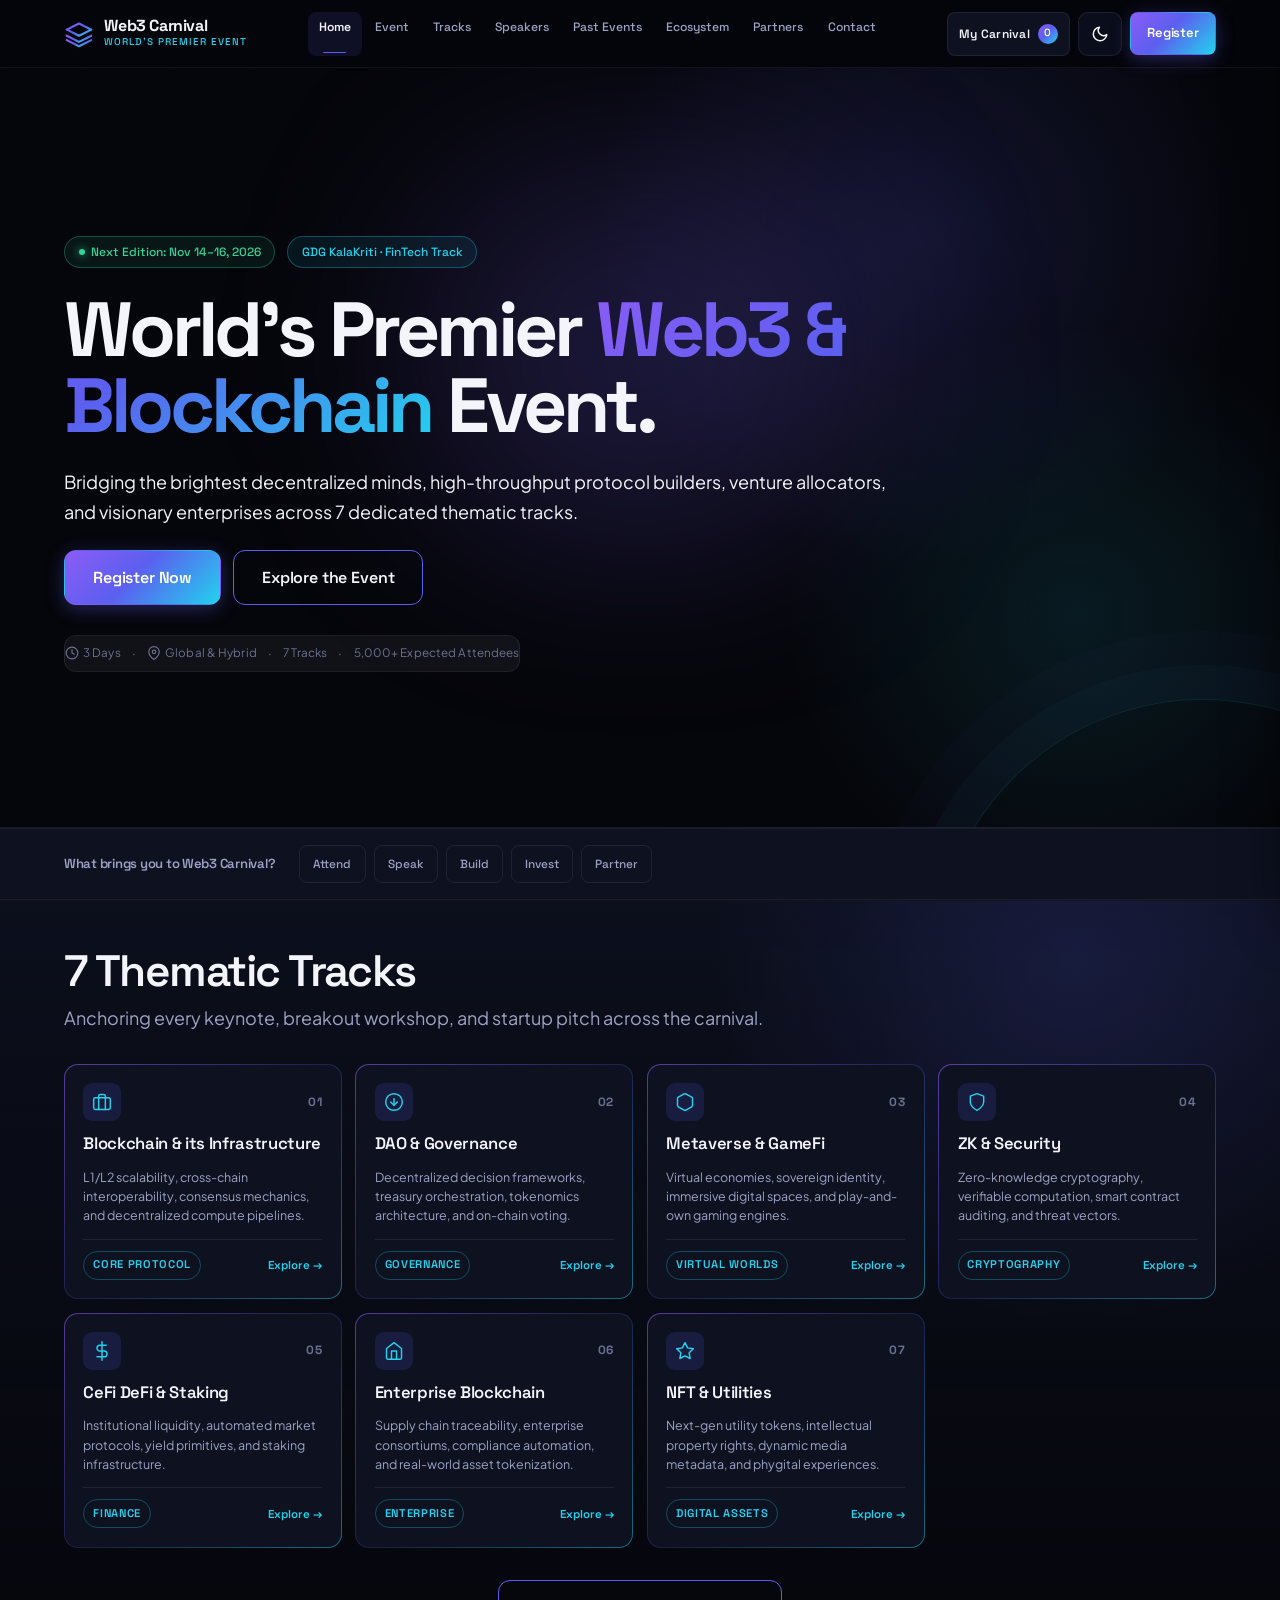
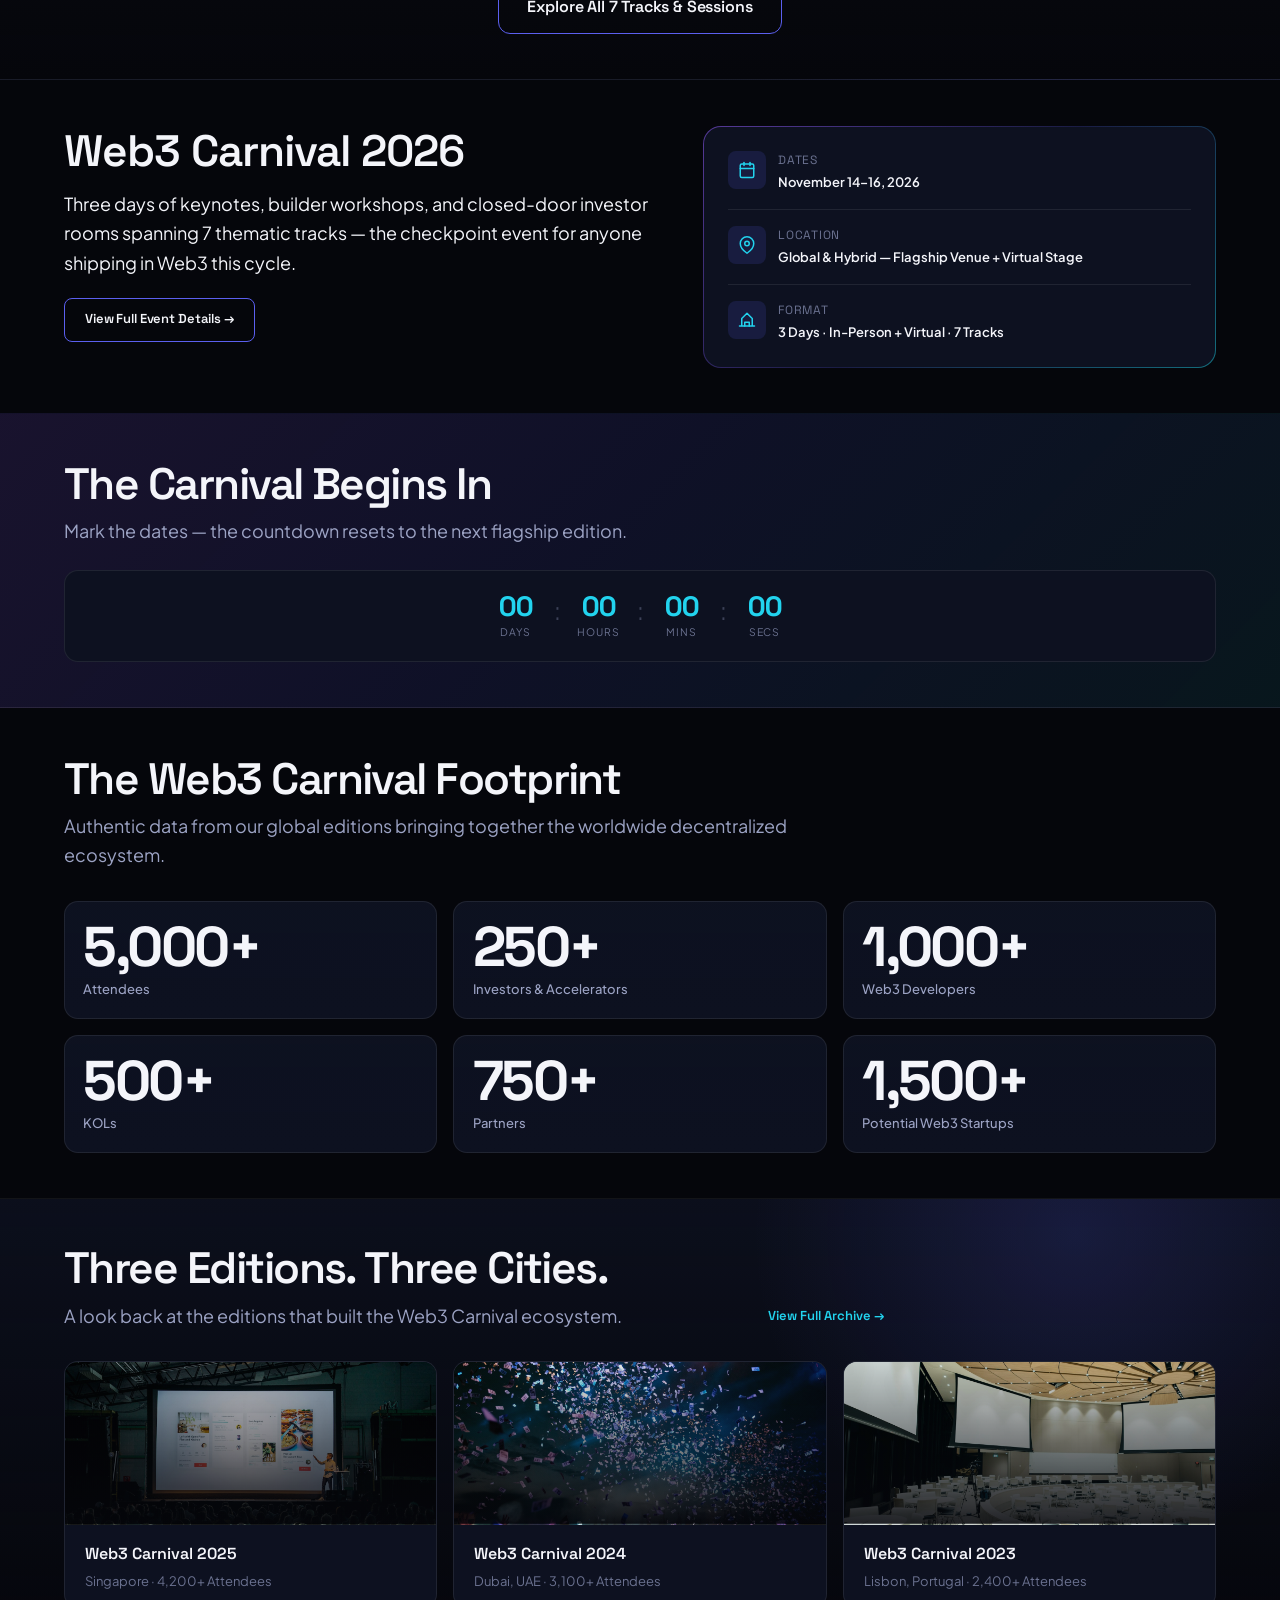
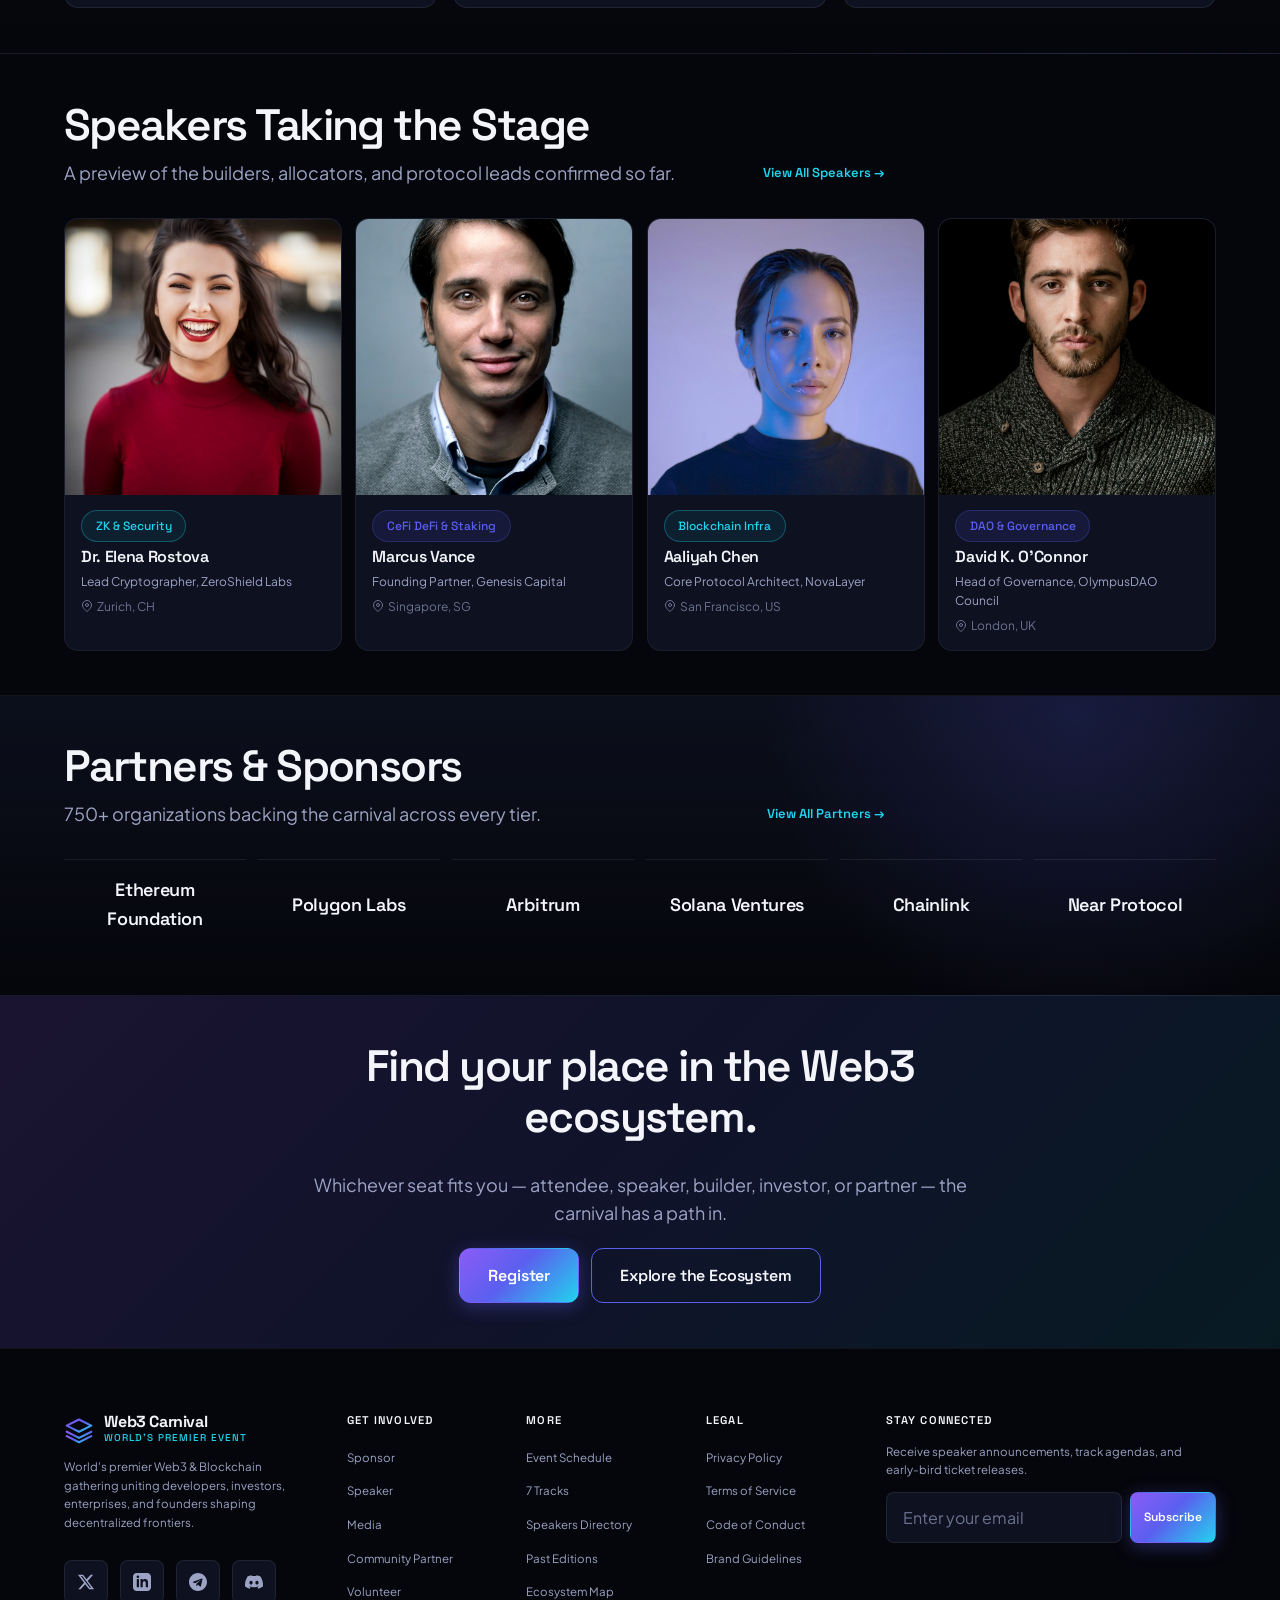
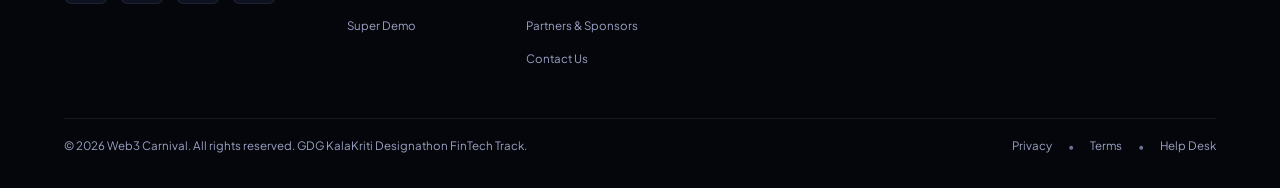
==== commit 2bdb161f: "newFeat:My Carnival" ====
--- a/index.html
+++ b/index.html
@@ -18,6 +18,7 @@
   <link rel="stylesheet" href="css/pages.css">
   <link rel="stylesheet" href="css/responsive.css">
   <link rel="stylesheet" href="css/final-polish.css">
+  <link rel="stylesheet" href="css/my-carnival.css">
 </head>
 <body>
 
@@ -479,5 +480,7 @@
   <script src="js/theme.js"></script>
   <script src="js/navigation.js"></script>
   <script src="js/main.js"></script>
+  <script src="js/my-carnival-core.js"></script>
+  <script src="js/my-carnival.js"></script>
 </body>
 </html>
--- a/css/pages.css
+++ b/css/pages.css
@@ -12,12 +12,10 @@
   display: flex;
   align-items: center;
   padding-top: calc(var(--space-12) + 1rem);
-  /* Was space-16 (64px): on top of the meta bar's own space-8 margin,
-     that read as a dead gap before the persona strip below. */
   padding-bottom: var(--space-10);
   background:
-    linear-gradient(115deg, rgba(5, 6, 11, 0.98) 0%, rgba(10, 11, 27, 0.92) 48%, rgba(5, 6, 11, 0.99) 100%),
-    var(--gradient-hero-glow);
+    var(--gradient-hero-glow),
+    var(--bg-void);
   overflow: hidden;
   border-bottom: 1px solid var(--border-subtle);
 }
@@ -62,8 +60,15 @@
 }
 
 @keyframes hero-orb-drift {
-  from { transform: translateX(-50%) scale(0.96); opacity: 0.72; }
-  to { transform: translateX(-45%) scale(1.08); opacity: 1; }
+  from {
+    transform: translateX(-50%) scale(0.96);
+    opacity: 0.72;
+  }
+
+  to {
+    transform: translateX(-45%) scale(1.08);
+    opacity: 1;
+  }
 }
 
 .hero-content {
@@ -136,10 +141,9 @@
   align-items: center;
   padding-top: clamp(2rem, 3.2vw, 2.75rem);
   padding-bottom: clamp(1.75rem, 2.8vw, 2.25rem);
-  background: linear-gradient(
-  180deg,
-  var(--bg-surface) 0%,
-  var(--bg-void) 100%);
+  background: linear-gradient(180deg,
+      var(--bg-surface) 0%,
+      var(--bg-void) 100%);
   border-bottom: 1px solid var(--border-subtle);
   overflow: hidden;
 }
@@ -222,7 +226,8 @@
 
 .page-intro__title {
   font-family: var(--font-display);
-  font-size: clamp(2.25rem, 3.8vw, 3.25rem); /* ~36px mobile up to ~52px desktop */
+  font-size: clamp(2.25rem, 3.8vw, 3.25rem);
+  /* ~36px mobile up to ~52px desktop */
   font-weight: var(--fw-bold);
   line-height: var(--lh-heading);
   letter-spacing: -0.025em;
@@ -240,7 +245,8 @@
 
 .page-intro__lead {
   font-family: var(--font-body);
-  font-size: clamp(1rem, 1.15vw, 1.125rem); /* 16px mobile, 18px desktop */
+  font-size: clamp(1rem, 1.15vw, 1.125rem);
+  /* 16px mobile, 18px desktop */
   line-height: var(--lh-body);
   color: var(--text-secondary);
   margin: 0;
@@ -323,10 +329,9 @@
   align-items: center;
   padding-top: clamp(2rem, 3.2vw, 2.75rem);
   padding-bottom: clamp(1.75rem, 2.8vw, 2.25rem);
-  background: linear-gradient(
-  180deg,
-  var(--bg-surface) 0%,
-  var(--bg-void) 100%);
+  background: linear-gradient(180deg,
+      var(--bg-surface) 0%,
+      var(--bg-void) 100%);
   border-bottom: 1px solid var(--border-subtle);
 }
 
@@ -523,19 +528,41 @@
 
 /* Hero subtle reveal on load (no scroll trigger needed, above the fold) */
 @media (prefers-reduced-motion: no-preference) {
-  .hero-content > * {
+  .hero-content>* {
     animation: hero-fade-up 700ms cubic-bezier(0.16, 1, 0.3, 1) both;
   }
-  .hero-content > *:nth-child(1) { animation-delay: 0ms; }
-  .hero-content > *:nth-child(2) { animation-delay: 60ms; }
-  .hero-content > *:nth-child(3) { animation-delay: 120ms; }
-  .hero-content > *:nth-child(4) { animation-delay: 180ms; }
-  .hero-content > *:nth-child(5) { animation-delay: 240ms; }
+
+  .hero-content>*:nth-child(1) {
+    animation-delay: 0ms;
+  }
+
+  .hero-content>*:nth-child(2) {
+    animation-delay: 60ms;
+  }
+
+  .hero-content>*:nth-child(3) {
+    animation-delay: 120ms;
+  }
+
+  .hero-content>*:nth-child(4) {
+    animation-delay: 180ms;
+  }
+
+  .hero-content>*:nth-child(5) {
+    animation-delay: 240ms;
+  }
 }
 
 @keyframes hero-fade-up {
-  from { opacity: 0; transform: translateY(14px); }
-  to { opacity: 1; transform: translateY(0); }
+  from {
+    opacity: 0;
+    transform: translateY(14px);
+  }
+
+  to {
+    opacity: 1;
+    transform: translateY(0);
+  }
 }
 
 /* Shared "section header with a trailing link" row used by preview sections */
@@ -647,7 +674,7 @@
 
 .event-snapshot-facts {
   background: linear-gradient(var(--bg-surface), var(--bg-surface)) padding-box,
-              var(--gradient-card-border) border-box;
+    var(--gradient-card-border) border-box;
   border: 1px solid transparent;
   border-radius: var(--radius-lg);
   padding: var(--space-6);
@@ -832,8 +859,15 @@
   pointer-events: none;
 }
 
-.carnival-experience-section::before { left: 8%; transform: skewX(-12deg); }
-.carnival-experience-section::after { right: 8%; transform: skewX(12deg); }
+.carnival-experience-section::before {
+  left: 8%;
+  transform: skewX(-12deg);
+}
+
+.carnival-experience-section::after {
+  right: 8%;
+  transform: skewX(12deg);
+}
 
 .experience-timeline::before {
   content: "";
@@ -928,22 +962,55 @@
     animation: roadshow-arrive 700ms cubic-bezier(0.16, 1, 0.3, 1) both;
   }
 
-  .timeline-stage:nth-child(2) { animation-delay: 90ms; }
-  .timeline-stage:nth-child(3) { animation-delay: 180ms; }
-  .timeline-stage:nth-child(4) { animation-delay: 270ms; }
-  .timeline-stage:nth-child(5) { animation-delay: 360ms; }
+  .timeline-stage:nth-child(2) {
+    animation-delay: 90ms;
+  }
+
+  .timeline-stage:nth-child(3) {
+    animation-delay: 180ms;
+  }
+
+  .timeline-stage:nth-child(4) {
+    animation-delay: 270ms;
+  }
+
+  .timeline-stage:nth-child(5) {
+    animation-delay: 360ms;
+  }
 }
 
 @keyframes roadshow-route {
-  0%, 12% { transform: translateY(-0.5rem); opacity: 0; }
-  25% { opacity: 1; }
-  80% { opacity: 1; }
-  100% { transform: translateY(24rem); opacity: 0; }
+
+  0%,
+  12% {
+    transform: translateY(-0.5rem);
+    opacity: 0;
+  }
+
+  25% {
+    opacity: 1;
+  }
+
+  80% {
+    opacity: 1;
+  }
+
+  100% {
+    transform: translateY(24rem);
+    opacity: 0;
+  }
 }
 
 @keyframes roadshow-arrive {
-  from { opacity: 0; transform: translateX(-1rem); }
-  to { opacity: 1; transform: translateX(0); }
+  from {
+    opacity: 0;
+    transform: translateX(-1rem);
+  }
+
+  to {
+    opacity: 1;
+    transform: translateX(0);
+  }
 }
 
 /* --- Smart Event Discovery --- */
@@ -1161,8 +1228,15 @@
 }
 
 @keyframes modal-pop-in {
-  from { opacity: 0; transform: translateY(10px) scale(0.98); }
-  to { opacity: 1; transform: translateY(0) scale(1); }
+  from {
+    opacity: 0;
+    transform: translateY(10px) scale(0.98);
+  }
+
+  to {
+    opacity: 1;
+    transform: translateY(0) scale(1);
+  }
 }
 
 .modal-close-btn {
@@ -1382,23 +1456,107 @@
    Phase 3 — Tracks + Speaker × Track Explorer
    Editorial discovery layer; intentionally not dashboard-like.
    ========================================================================== */
-.tracks-page-header { padding-bottom: clamp(1.5rem, 2.5vw, 2rem); }
-.tracks-intro-grid { display: grid; gap: var(--space-4); align-items: end; }
-.tracks-intro-grid .page-lead { margin: 0; max-width: 56ch; }
-.tracks-eyebrow, .section-kicker { color: var(--accent-cyan); font-size: var(--text-xs); font-weight: var(--fw-semibold); letter-spacing: .08em; text-transform: uppercase; margin: 0 0 var(--space-2); }
-.tracks-discovery-section { padding-top: clamp(1.75rem, 3vw, 2.5rem); padding-bottom: clamp(2rem, 3vw, 3rem); }
-.tracks-toolbar { display: flex; flex-direction: column; gap: var(--space-3); margin-bottom: var(--space-4); }
-.tracks-toolbar .section-title { margin-bottom: 0; font-size: clamp(1.5rem, 2.5vw, 2.125rem); }
-.tracks-search { min-height: 42px; display: flex; align-items: center; gap: var(--space-3); padding: 0 var(--space-4); border: 1px solid var(--border-subtle); border-radius: 999px; background: var(--bg-surface); color: var(--text-secondary); width: 100%; transition: border-color var(--transition-fast), box-shadow var(--transition-fast); }
-.tracks-search:focus-within { border-color: var(--focus-ring); box-shadow: 0 0 0 2px rgba(34,211,238,.14); }
-.tracks-search input { min-width: 0; width: 100%; border: 0; outline: 0; background: transparent; color: var(--text-primary); font: inherit; font-size: var(--text-sm); }
-.track-filter-wrap { position: relative; margin-bottom: var(--space-4); }
-.track-filter-bar { display: flex; gap: var(--space-2); overflow-x: auto; padding: 2px 2px var(--space-2); scrollbar-width: none; -ms-overflow-style: none; -webkit-overflow-scrolling: touch; }
-.track-filter-bar::-webkit-scrollbar { display: none; }
-.track-filter-bar .filter-btn { white-space: nowrap; }
+.tracks-page-header {
+  padding-bottom: clamp(1.5rem, 2.5vw, 2rem);
+}
+
+.tracks-intro-grid {
+  display: grid;
+  gap: var(--space-4);
+  align-items: end;
+}
+
+.tracks-intro-grid .page-lead {
+  margin: 0;
+  max-width: 56ch;
+}
+
+.tracks-eyebrow,
+.section-kicker {
+  color: var(--accent-cyan);
+  font-size: var(--text-xs);
+  font-weight: var(--fw-semibold);
+  letter-spacing: .08em;
+  text-transform: uppercase;
+  margin: 0 0 var(--space-2);
+}
+
+.tracks-discovery-section {
+  padding-top: clamp(1.75rem, 3vw, 2.5rem);
+  padding-bottom: clamp(2rem, 3vw, 3rem);
+}
+
+.tracks-toolbar {
+  display: flex;
+  flex-direction: column;
+  gap: var(--space-3);
+  margin-bottom: var(--space-4);
+}
+
+.tracks-toolbar .section-title {
+  margin-bottom: 0;
+  font-size: clamp(1.5rem, 2.5vw, 2.125rem);
+}
+
+.tracks-search {
+  min-height: 42px;
+  display: flex;
+  align-items: center;
+  gap: var(--space-3);
+  padding: 0 var(--space-4);
+  border: 1px solid var(--border-subtle);
+  border-radius: 999px;
+  background: var(--bg-surface);
+  color: var(--text-secondary);
+  width: 100%;
+  transition: border-color var(--transition-fast), box-shadow var(--transition-fast);
+}
+
+.tracks-search:focus-within {
+  border-color: var(--focus-ring);
+  box-shadow: 0 0 0 2px rgba(34, 211, 238, .14);
+}
+
+.tracks-search input {
+  min-width: 0;
+  width: 100%;
+  border: 0;
+  outline: 0;
+  background: transparent;
+  color: var(--text-primary);
+  font: inherit;
+  font-size: var(--text-sm);
+}
+
+.track-filter-wrap {
+  position: relative;
+  margin-bottom: var(--space-4);
+}
+
+.track-filter-bar {
+  display: flex;
+  gap: var(--space-2);
+  overflow-x: auto;
+  padding: 2px 2px var(--space-2);
+  scrollbar-width: none;
+  -ms-overflow-style: none;
+  -webkit-overflow-scrolling: touch;
+}
+
+.track-filter-bar::-webkit-scrollbar {
+  display: none;
+}
+
+.track-filter-bar .filter-btn {
+  white-space: nowrap;
+}
 
 @media (min-width: 1024px) {
-  .track-filter-bar { flex-wrap: wrap; overflow-x: visible; padding-bottom: 2px; }
+  .track-filter-bar {
+    flex-wrap: wrap;
+    overflow-x: visible;
+    padding-bottom: 2px;
+  }
 }
 
 @media (max-width: 1023px) {
@@ -1414,84 +1572,452 @@
     opacity: 0.92;
   }
 }
-.tracks-explorer-grid { display: grid; grid-template-columns: 1fr; gap: var(--space-4); }
-.track-explorer-card { appearance: none; width: 100%; text-align: left; color: inherit; font: inherit; cursor: pointer; min-height: 218px; padding: var(--space-5); border: 1px solid transparent; border-radius: var(--radius-lg); background: linear-gradient(var(--bg-surface), var(--bg-surface)) padding-box, var(--gradient-card-border) border-box; display: flex; flex-direction: column; gap: var(--space-4); transition: transform var(--transition-base), box-shadow var(--transition-base), border-color var(--transition-base); }
-.track-explorer-card:hover, .track-explorer-card:focus-visible { transform: translateY(-3px); box-shadow: var(--shadow-glow); }
-.track-explorer-card.is-selected { box-shadow: 0 0 0 2px var(--accent-cyan), var(--shadow-glow); }
-.track-explorer-card-top { display: flex; align-items: center; justify-content: space-between; }
-.track-explorer-icon { width: 48px; height: 48px; display: grid; place-items: center; border-radius: var(--radius-sm); background: var(--surface-accent); font-size: 1.35rem; }
-.track-explorer-number { color: var(--text-muted); font-family: var(--font-display); font-weight: var(--fw-semibold); font-size: var(--text-xs); }
-.track-explorer-title { font-family: var(--font-display); font-size: var(--text-xl); line-height: var(--lh-card); font-weight: var(--fw-semibold); }
-.track-explorer-description { color: var(--text-secondary); line-height: var(--lh-body); font-size: var(--text-sm); }
-.track-explorer-meta { margin-top: auto; padding-top: var(--space-3); border-top: 1px solid var(--border-subtle); display: flex; gap: var(--space-3); flex-wrap: wrap; color: var(--text-muted); font-size: var(--text-xs); }
-.track-explorer-meta span:last-child { margin-left: auto; color: var(--accent-cyan); font-weight: var(--fw-semibold); }
-.track-detail-section { padding-top: var(--space-4); padding-bottom: var(--space-4); }
-.track-detail-shell { border: 1px solid var(--border-subtle); border-radius: var(--radius-lg); background: var(--bg-raised); overflow: hidden; }
-
-.track-detail-copy { padding: var(--space-7); display: flex; gap: var(--space-5); align-items: flex-start; }
-.track-detail-icon { flex: 0 0 56px; width: 56px; height: 56px; border-radius: var(--radius-md); display: grid; place-items: center; background: var(--surface-accent); font-size: 1.5rem; }
-.track-detail-copy h2 { margin: 0 0 var(--space-3); font-family: var(--font-display); font-size: clamp(1.65rem, 4vw, 2.5rem); }
-.track-detail-copy p:last-child { color: var(--text-secondary); max-width: 65ch; margin: 0; }
-.track-detail-stats { border-top: 1px solid var(--border-subtle); padding: var(--space-5) var(--space-7); display: flex; align-items: center; gap: var(--space-6); flex-wrap: wrap; }
-.track-detail-stats > div { display: flex; align-items: baseline; gap: var(--space-2); }
-.track-detail-stats strong { font-family: var(--font-display); font-size: 1.5rem; }
-.track-detail-stats span { color: var(--text-secondary); font-size: var(--text-sm); }
-.track-detail-stats a { margin-left: auto; color: var(--accent-cyan); font-weight: var(--fw-semibold); font-size: var(--text-sm); }
-.track-detail-empty { min-height: 190px; padding: var(--space-7); display: flex; align-items: center; gap: var(--space-5); }
-.track-detail-empty-mark { width: 48px; height: 48px; flex: 0 0 48px; display: grid; place-items: center; border: 1px solid var(--border-subtle); border-radius: 50%; color: var(--accent-cyan); }
-.track-detail-empty h2 { margin: 0 0 var(--space-2); font-family: var(--font-display); font-size: clamp(1.4rem, 3vw, 2rem); }
-.track-detail-empty p:last-child { margin: 0; color: var(--text-secondary); max-width: 65ch; }
-.explorer-section-heading { display: flex; align-items: end; justify-content: space-between; gap: var(--space-5); margin-bottom: var(--space-7); }
-.explorer-section-heading .section-title { margin-bottom: 0; }
-.explorer-results-note { margin: 0; color: var(--text-secondary); font-size: var(--text-sm); }
-.explorer-speakers-grid { display: grid; grid-template-columns: 1fr; gap: var(--space-3); }
-.explorer-speaker-card { appearance: none; width: 100%; color: inherit; font: inherit; text-align: left; cursor: pointer; display: grid; grid-template-columns: 64px 1fr auto; gap: var(--space-4); align-items: center; padding: var(--space-4); border: 1px solid var(--border-subtle); border-radius: var(--radius-md); background: var(--bg-surface); transition: border-color var(--transition-fast), transform var(--transition-fast), background var(--transition-fast); }
-.explorer-speaker-card:hover, .explorer-speaker-card:focus-visible { border-color: var(--accent-cyan); transform: translateY(-2px); background: var(--bg-raised); }
-.explorer-speaker-card.is-selected { border-color: var(--accent-cyan); box-shadow: 0 0 0 1px var(--border-cyan); }
-.explorer-speaker-photo-wrap { width: 64px; height: 64px; border-radius: 50%; overflow: hidden; background: linear-gradient(135deg, rgba(139,92,246,.35), rgba(34,211,238,.2)); display: grid; place-items: center; }
-.explorer-speaker-photo { width: 100%; height: 100%; object-fit: cover; }
-.explorer-speaker-initials { font-family: var(--font-display); font-weight: var(--fw-semibold); }
-.explorer-speaker-copy { min-width: 0; display: flex; flex-direction: column; gap: 3px; }
-.explorer-speaker-copy strong { font-family: var(--font-display); font-size: 1rem; }
-.explorer-speaker-copy span { color: var(--text-secondary); font-size: var(--text-sm); overflow: hidden; text-overflow: ellipsis; white-space: nowrap; }
-.explorer-speaker-copy small { color: var(--text-muted); font-size: var(--text-xs); }
-.explorer-speaker-arrow { color: var(--accent-cyan); font-size: 1.1rem; }
-.explorer-sessions-section { padding-top: var(--space-10); }
-.explorer-sessions-grid { display: grid; grid-template-columns: 1fr; gap: var(--space-4); }
-.explorer-session-card { background: var(--bg-surface); border: 1px solid var(--border-subtle); border-radius: var(--radius-lg); padding: var(--space-6); display: flex; flex-direction: column; gap: var(--space-3); }
-.explorer-session-top { display: flex; align-items: center; justify-content: space-between; gap: var(--space-3); color: var(--text-muted); font-size: var(--text-xs); }
-.explorer-session-card h3 { margin: 0; font-family: var(--font-display); font-size: var(--text-lg); line-height: var(--lh-card); }
-.explorer-session-card > p { margin: 0; color: var(--text-secondary); font-size: var(--text-sm); line-height: var(--lh-body); }
-.explorer-session-footer { margin-top: auto; padding-top: var(--space-4); border-top: 1px solid var(--border-subtle); display: flex; align-items: center; justify-content: space-between; gap: var(--space-3); font-size: var(--text-xs); }
-.explorer-session-footer span { color: var(--text-secondary); }
-.explorer-session-footer a { color: var(--accent-cyan); font-weight: var(--fw-semibold); white-space: nowrap; }
-.explorer-empty { min-height: 120px; grid-column: 1 / -1; border: 1px dashed var(--border-subtle); border-radius: var(--radius-lg); padding: var(--space-6); display: flex; flex-direction: column; justify-content: center; gap: var(--space-2); color: var(--text-secondary); }
-.explorer-empty strong { color: var(--text-primary); font-family: var(--font-display); }
-.tracks-final-cta { margin-top: var(--space-8); }
+
+.tracks-explorer-grid {
+  display: grid;
+  grid-template-columns: 1fr;
+  gap: var(--space-4);
+}
+
+.track-explorer-card {
+  appearance: none;
+  width: 100%;
+  text-align: left;
+  color: inherit;
+  font: inherit;
+  cursor: pointer;
+  min-height: 218px;
+  padding: var(--space-5);
+  border: 1px solid transparent;
+  border-radius: var(--radius-lg);
+  background: linear-gradient(var(--bg-surface), var(--bg-surface)) padding-box, var(--gradient-card-border) border-box;
+  display: flex;
+  flex-direction: column;
+  gap: var(--space-4);
+  transition: transform var(--transition-base), box-shadow var(--transition-base), border-color var(--transition-base);
+}
+
+.track-explorer-card:hover,
+.track-explorer-card:focus-visible {
+  transform: translateY(-3px);
+  box-shadow: var(--shadow-glow);
+}
+
+.track-explorer-card.is-selected {
+  box-shadow: 0 0 0 2px var(--accent-cyan), var(--shadow-glow);
+}
+
+.track-explorer-card-top {
+  display: flex;
+  align-items: center;
+  justify-content: space-between;
+}
+
+.track-explorer-icon {
+  width: 48px;
+  height: 48px;
+  display: grid;
+  place-items: center;
+  border-radius: var(--radius-sm);
+  background: var(--surface-accent);
+  font-size: 1.35rem;
+}
+
+.track-explorer-number {
+  color: var(--text-muted);
+  font-family: var(--font-display);
+  font-weight: var(--fw-semibold);
+  font-size: var(--text-xs);
+}
+
+.track-explorer-title {
+  font-family: var(--font-display);
+  font-size: var(--text-xl);
+  line-height: var(--lh-card);
+  font-weight: var(--fw-semibold);
+}
+
+.track-explorer-description {
+  color: var(--text-secondary);
+  line-height: var(--lh-body);
+  font-size: var(--text-sm);
+}
+
+.track-explorer-meta {
+  margin-top: auto;
+  padding-top: var(--space-3);
+  border-top: 1px solid var(--border-subtle);
+  display: flex;
+  gap: var(--space-3);
+  flex-wrap: wrap;
+  color: var(--text-muted);
+  font-size: var(--text-xs);
+}
+
+.track-explorer-meta span:last-child {
+  margin-left: auto;
+  color: var(--accent-cyan);
+  font-weight: var(--fw-semibold);
+}
+
+.track-detail-section {
+  padding-top: var(--space-4);
+  padding-bottom: var(--space-4);
+}
+
+.track-detail-shell {
+  border: 1px solid var(--border-subtle);
+  border-radius: var(--radius-lg);
+  background: var(--bg-raised);
+  overflow: hidden;
+}
+
+.track-detail-copy {
+  padding: var(--space-7);
+  display: flex;
+  gap: var(--space-5);
+  align-items: flex-start;
+}
+
+.track-detail-icon {
+  flex: 0 0 56px;
+  width: 56px;
+  height: 56px;
+  border-radius: var(--radius-md);
+  display: grid;
+  place-items: center;
+  background: var(--surface-accent);
+  font-size: 1.5rem;
+}
+
+.track-detail-copy h2 {
+  margin: 0 0 var(--space-3);
+  font-family: var(--font-display);
+  font-size: clamp(1.65rem, 4vw, 2.5rem);
+}
+
+.track-detail-copy p:last-child {
+  color: var(--text-secondary);
+  max-width: 65ch;
+  margin: 0;
+}
+
+.track-detail-stats {
+  border-top: 1px solid var(--border-subtle);
+  padding: var(--space-5) var(--space-7);
+  display: flex;
+  align-items: center;
+  gap: var(--space-6);
+  flex-wrap: wrap;
+}
+
+.track-detail-stats>div {
+  display: flex;
+  align-items: baseline;
+  gap: var(--space-2);
+}
+
+.track-detail-stats strong {
+  font-family: var(--font-display);
+  font-size: 1.5rem;
+}
+
+.track-detail-stats span {
+  color: var(--text-secondary);
+  font-size: var(--text-sm);
+}
+
+.track-detail-stats a {
+  margin-left: auto;
+  color: var(--accent-cyan);
+  font-weight: var(--fw-semibold);
+  font-size: var(--text-sm);
+}
+
+.track-detail-empty {
+  min-height: 190px;
+  padding: var(--space-7);
+  display: flex;
+  align-items: center;
+  gap: var(--space-5);
+}
+
+.track-detail-empty-mark {
+  width: 48px;
+  height: 48px;
+  flex: 0 0 48px;
+  display: grid;
+  place-items: center;
+  border: 1px solid var(--border-subtle);
+  border-radius: 50%;
+  color: var(--accent-cyan);
+}
+
+.track-detail-empty h2 {
+  margin: 0 0 var(--space-2);
+  font-family: var(--font-display);
+  font-size: clamp(1.4rem, 3vw, 2rem);
+}
+
+.track-detail-empty p:last-child {
+  margin: 0;
+  color: var(--text-secondary);
+  max-width: 65ch;
+}
+
+.explorer-section-heading {
+  display: flex;
+  align-items: end;
+  justify-content: space-between;
+  gap: var(--space-5);
+  margin-bottom: var(--space-7);
+}
+
+.explorer-section-heading .section-title {
+  margin-bottom: 0;
+}
+
+.explorer-results-note {
+  margin: 0;
+  color: var(--text-secondary);
+  font-size: var(--text-sm);
+}
+
+.explorer-speakers-grid {
+  display: grid;
+  grid-template-columns: 1fr;
+  gap: var(--space-3);
+}
+
+.explorer-speaker-card {
+  appearance: none;
+  width: 100%;
+  color: inherit;
+  font: inherit;
+  text-align: left;
+  cursor: pointer;
+  display: grid;
+  grid-template-columns: 64px 1fr auto;
+  gap: var(--space-4);
+  align-items: center;
+  padding: var(--space-4);
+  border: 1px solid var(--border-subtle);
+  border-radius: var(--radius-md);
+  background: var(--bg-surface);
+  transition: border-color var(--transition-fast), transform var(--transition-fast), background var(--transition-fast);
+}
+
+.explorer-speaker-card:hover,
+.explorer-speaker-card:focus-visible {
+  border-color: var(--accent-cyan);
+  transform: translateY(-2px);
+  background: var(--bg-raised);
+}
+
+.explorer-speaker-card.is-selected {
+  border-color: var(--accent-cyan);
+  box-shadow: 0 0 0 1px var(--border-cyan);
+}
+
+.explorer-speaker-photo-wrap {
+  width: 64px;
+  height: 64px;
+  border-radius: 50%;
+  overflow: hidden;
+  background: linear-gradient(135deg, rgba(139, 92, 246, .35), rgba(34, 211, 238, .2));
+  display: grid;
+  place-items: center;
+}
+
+.explorer-speaker-photo {
+  width: 100%;
+  height: 100%;
+  object-fit: cover;
+}
+
+.explorer-speaker-initials {
+  font-family: var(--font-display);
+  font-weight: var(--fw-semibold);
+}
+
+.explorer-speaker-copy {
+  min-width: 0;
+  display: flex;
+  flex-direction: column;
+  gap: 3px;
+}
+
+.explorer-speaker-copy strong {
+  font-family: var(--font-display);
+  font-size: 1rem;
+}
+
+.explorer-speaker-copy span {
+  color: var(--text-secondary);
+  font-size: var(--text-sm);
+  overflow: hidden;
+  text-overflow: ellipsis;
+  white-space: nowrap;
+}
+
+.explorer-speaker-copy small {
+  color: var(--text-muted);
+  font-size: var(--text-xs);
+}
+
+.explorer-speaker-arrow {
+  color: var(--accent-cyan);
+  font-size: 1.1rem;
+}
+
+.explorer-sessions-section {
+  padding-top: var(--space-10);
+}
+
+.explorer-sessions-grid {
+  display: grid;
+  grid-template-columns: 1fr;
+  gap: var(--space-4);
+}
+
+.explorer-session-card {
+  background: var(--bg-surface);
+  border: 1px solid var(--border-subtle);
+  border-radius: var(--radius-lg);
+  padding: var(--space-6);
+  display: flex;
+  flex-direction: column;
+  gap: var(--space-3);
+}
+
+.explorer-session-top {
+  display: flex;
+  align-items: center;
+  justify-content: space-between;
+  gap: var(--space-3);
+  color: var(--text-muted);
+  font-size: var(--text-xs);
+}
+
+.explorer-session-card h3 {
+  margin: 0;
+  font-family: var(--font-display);
+  font-size: var(--text-lg);
+  line-height: var(--lh-card);
+}
+
+.explorer-session-card>p {
+  margin: 0;
+  color: var(--text-secondary);
+  font-size: var(--text-sm);
+  line-height: var(--lh-body);
+}
+
+.explorer-session-footer {
+  margin-top: auto;
+  padding-top: var(--space-4);
+  border-top: 1px solid var(--border-subtle);
+  display: flex;
+  align-items: center;
+  justify-content: space-between;
+  gap: var(--space-3);
+  font-size: var(--text-xs);
+}
+
+.explorer-session-footer span {
+  color: var(--text-secondary);
+}
+
+.explorer-session-footer a {
+  color: var(--accent-cyan);
+  font-weight: var(--fw-semibold);
+  white-space: nowrap;
+}
+
+.explorer-empty {
+  min-height: 120px;
+  grid-column: 1 / -1;
+  border: 1px dashed var(--border-subtle);
+  border-radius: var(--radius-lg);
+  padding: var(--space-6);
+  display: flex;
+  flex-direction: column;
+  justify-content: center;
+  gap: var(--space-2);
+  color: var(--text-secondary);
+}
+
+.explorer-empty strong {
+  color: var(--text-primary);
+  font-family: var(--font-display);
+}
+
+.tracks-final-cta {
+  margin-top: var(--space-8);
+}
 
 @media (min-width: 768px) {
-  .tracks-intro-grid { grid-template-columns: 1.3fr .7fr; }
-  .tracks-toolbar { flex-direction: row; justify-content: space-between; align-items: flex-end; }
-  .tracks-search { width: min(340px, 35vw); }
-  .tracks-explorer-grid { grid-template-columns: repeat(2, 1fr); }
-  .explorer-speakers-grid { grid-template-columns: repeat(2, 1fr); }
-  .explorer-sessions-grid { grid-template-columns: repeat(2, 1fr); }
+  .tracks-intro-grid {
+    grid-template-columns: 1.3fr .7fr;
+  }
+
+  .tracks-toolbar {
+    flex-direction: row;
+    justify-content: space-between;
+    align-items: flex-end;
+  }
+
+  .tracks-search {
+    width: min(340px, 35vw);
+  }
+
+  .tracks-explorer-grid {
+    grid-template-columns: repeat(2, 1fr);
+  }
+
+  .explorer-speakers-grid {
+    grid-template-columns: repeat(2, 1fr);
+  }
+
+  .explorer-sessions-grid {
+    grid-template-columns: repeat(2, 1fr);
+  }
 }
 
 @media (min-width: 1024px) {
-  .tracks-explorer-grid { grid-template-columns: repeat(4, minmax(0, 1fr)); }
-  .explorer-speakers-grid { grid-template-columns: repeat(4, 1fr); }
-  .explorer-sessions-grid { grid-template-columns: repeat(2, 1fr); }
+  .tracks-explorer-grid {
+    grid-template-columns: repeat(4, minmax(0, 1fr));
+  }
+
+  .explorer-speakers-grid {
+    grid-template-columns: repeat(4, 1fr);
+  }
+
+  .explorer-sessions-grid {
+    grid-template-columns: repeat(2, 1fr);
+  }
 }
 
 @media (min-width: 1440px) {
-  .tracks-intro-grid { grid-template-columns: 1.4fr .6fr; }
-  .explorer-speakers-grid { grid-template-columns: repeat(4, 1fr); }
-  .explorer-sessions-grid { grid-template-columns: repeat(2, 1fr); }
+  .tracks-intro-grid {
+    grid-template-columns: 1.4fr .6fr;
+  }
+
+  .explorer-speakers-grid {
+    grid-template-columns: repeat(4, 1fr);
+  }
+
+  .explorer-sessions-grid {
+    grid-template-columns: repeat(2, 1fr);
+  }
 }
 
 @media (prefers-reduced-motion: reduce) {
-  .track-explorer-card, .explorer-speaker-card { transition: none; }
+
+  .track-explorer-card,
+  .explorer-speaker-card {
+    transition: none;
+  }
 }
 
 /* ==========================================================================
@@ -1639,6 +2165,7 @@
     opacity: 0;
     transform: translateY(-4px);
   }
+
   to {
     opacity: 1;
     transform: translateY(0);
@@ -1720,7 +2247,9 @@
   padding: 0 var(--space-4) var(--space-4);
 }
 
-.card-speaker-socials:empty { display: none; }
+.card-speaker-socials:empty {
+  display: none;
+}
 
 .card-speaker-social {
   display: inline-flex;
@@ -1748,7 +2277,11 @@
   color: var(--text-secondary);
 }
 
-.speakers-empty strong { color: var(--text-primary); font-family: var(--font-display); font-size: var(--text-lg); }
+.speakers-empty strong {
+  color: var(--text-primary);
+  font-family: var(--font-display);
+  font-size: var(--text-lg);
+}
 
 .speakers-empty-reset {
   appearance: none;
@@ -1777,14 +2310,22 @@
   flex: 0 0 72px;
   border-radius: 50%;
   overflow: hidden;
-  background: linear-gradient(135deg, rgba(139,92,246,.35), rgba(34,211,238,.2));
+  background: linear-gradient(135deg, rgba(139, 92, 246, .35), rgba(34, 211, 238, .2));
   display: grid;
   place-items: center;
 }
 
-.modal-speaker-photo-wrap img { width: 100%; height: 100%; object-fit: cover; }
-
-.modal-speaker-initials { font-family: var(--font-display); font-weight: var(--fw-semibold); font-size: 1.25rem; }
+.modal-speaker-photo-wrap img {
+  width: 100%;
+  height: 100%;
+  object-fit: cover;
+}
+
+.modal-speaker-initials {
+  font-family: var(--font-display);
+  font-weight: var(--fw-semibold);
+  font-size: 1.25rem;
+}
 
 .modal-section-title {
   font-family: var(--font-display);
@@ -1808,28 +2349,50 @@
   gap: var(--space-2);
 }
 
-.modal-related-item-title { display: block; }
+.modal-related-item-title {
+  display: block;
+}
 
 @media (min-width: 768px) {
-  .speakers-filter-group { display: flex; align-items: center; gap: var(--space-4); margin-bottom: var(--space-3); }
-  .speakers-filter-label { margin-bottom: 0; flex: 0 0 auto; }
+  .speakers-filter-group {
+    display: flex;
+    align-items: center;
+    gap: var(--space-4);
+    margin-bottom: var(--space-3);
+  }
+
+  .speakers-filter-label {
+    margin-bottom: 0;
+    flex: 0 0 auto;
+  }
 }
 
 @media (min-width: 480px) {
-  .speakers-grid { grid-template-columns: repeat(2, 1fr); }
+  .speakers-grid {
+    grid-template-columns: repeat(2, 1fr);
+  }
 }
 
 @media (min-width: 768px) {
-  .speakers-grid { grid-template-columns: repeat(3, 1fr); }
+  .speakers-grid {
+    grid-template-columns: repeat(3, 1fr);
+  }
 }
 
 @media (min-width: 1024px) {
-  .speakers-grid { grid-template-columns: repeat(4, 1fr); }
+  .speakers-grid {
+    grid-template-columns: repeat(4, 1fr);
+  }
 }
 
 @media (prefers-reduced-motion: reduce) {
-  .card-speaker { transition: none; }
-  .card-speaker-img { transition: none; }
+  .card-speaker {
+    transition: none;
+  }
+
+  .card-speaker-img {
+    transition: none;
+  }
 }
 
 /* ==========================================================================
@@ -1937,19 +2500,43 @@
     animation: timeline-node-breathe 4.5s ease-in-out infinite;
   }
 
-  .editions-timeline-node:nth-child(2) .editions-timeline-node-dot { animation-delay: 0.45s; }
-  .editions-timeline-node:nth-child(3) .editions-timeline-node-dot { animation-delay: 0.9s; }
-  .editions-timeline-node:nth-child(4) .editions-timeline-node-dot { animation-delay: 1.35s; }
+  .editions-timeline-node:nth-child(2) .editions-timeline-node-dot {
+    animation-delay: 0.45s;
+  }
+
+  .editions-timeline-node:nth-child(3) .editions-timeline-node-dot {
+    animation-delay: 0.9s;
+  }
+
+  .editions-timeline-node:nth-child(4) .editions-timeline-node-dot {
+    animation-delay: 1.35s;
+  }
 }
 
 @keyframes timeline-current-flow {
-  0%, 100% { background-position: 100% 0; opacity: 0.45; }
-  50% { background-position: 0 0; opacity: 1; }
+
+  0%,
+  100% {
+    background-position: 100% 0;
+    opacity: 0.45;
+  }
+
+  50% {
+    background-position: 0 0;
+    opacity: 1;
+  }
 }
 
 @keyframes timeline-node-breathe {
-  0%, 100% { box-shadow: 0 0 0 0 rgba(52, 211, 238, 0); }
-  50% { box-shadow: 0 0 0 5px rgba(52, 211, 238, 0.1); }
+
+  0%,
+  100% {
+    box-shadow: 0 0 0 0 rgba(52, 211, 238, 0);
+  }
+
+  50% {
+    box-shadow: 0 0 0 5px rgba(52, 211, 238, 0.1);
+  }
 }
 
 .editions-timeline-node-year {
@@ -2297,28 +2884,59 @@
 
 /* --- Responsive --- */
 @media (min-width: 480px) {
-  .archive-gallery { grid-template-columns: repeat(3, 1fr); }
+  .archive-gallery {
+    grid-template-columns: repeat(3, 1fr);
+  }
 }
 
 @media (min-width: 640px) {
-  .editions-grid { grid-template-columns: repeat(2, 1fr); }
+  .editions-grid {
+    grid-template-columns: repeat(2, 1fr);
+  }
 }
 
 @media (min-width: 768px) {
-  .edition-detail-shell { grid-template-columns: 0.9fr 1.1fr; }
-  .edition-detail-visual { min-height: 100%; border-bottom: 0; border-right: 1px solid var(--border-subtle); }
-  .edition-compare-row { grid-template-columns: 120px 1fr 110px; }
-  .archive-roster-panel { align-items: center; }
+  .edition-detail-shell {
+    grid-template-columns: 0.9fr 1.1fr;
+  }
+
+  .edition-detail-visual {
+    min-height: 100%;
+    border-bottom: 0;
+    border-right: 1px solid var(--border-subtle);
+  }
+
+  .edition-compare-row {
+    grid-template-columns: 120px 1fr 110px;
+  }
+
+  .archive-roster-panel {
+    align-items: center;
+  }
 }
 
 @media (min-width: 1024px) {
-  .editions-grid { grid-template-columns: repeat(3, 1fr); }
-  .archive-gallery { grid-template-columns: repeat(4, 1fr); }
-  .editions-filter-row { flex-direction: row; align-items: center; }
+  .editions-grid {
+    grid-template-columns: repeat(3, 1fr);
+  }
+
+  .archive-gallery {
+    grid-template-columns: repeat(4, 1fr);
+  }
+
+  .editions-filter-row {
+    flex-direction: row;
+    align-items: center;
+  }
 }
 
 @media (prefers-reduced-motion: reduce) {
-  .edition-card, .editions-timeline-node, .edition-compare-fill { transition: none; }
+
+  .edition-card,
+  .editions-timeline-node,
+  .edition-compare-fill {
+    transition: none;
+  }
 }
 
 /* ==========================================================================
@@ -2329,7 +2947,10 @@
    CTA, and the 6 real Get Involved paths.
    ========================================================================== */
 
-.partner-nav-section { padding-top: var(--space-8); padding-bottom: var(--space-6); }
+.partner-nav-section {
+  padding-top: var(--space-8);
+  padding-bottom: var(--space-6);
+}
 
 .partner-category-nav {
   display: flex;
@@ -2370,14 +2991,18 @@
   opacity: 0.75;
 }
 
-.partner-wall-section { padding-top: var(--space-6); }
+.partner-wall-section {
+  padding-top: var(--space-6);
+}
 
 .partner-tier-block {
   margin-bottom: var(--space-10);
   scroll-margin-top: calc(var(--nav-height) + var(--space-6));
 }
 
-.partner-tier-block:last-child { margin-bottom: 0; }
+.partner-tier-block:last-child {
+  margin-bottom: 0;
+}
 
 .partner-tier-header {
   display: flex;
@@ -2503,7 +3128,9 @@
   white-space: nowrap;
 }
 
-.partner-spotlight-footer a:hover { text-decoration: underline; }
+.partner-spotlight-footer a:hover {
+  text-decoration: underline;
+}
 
 /* Value proposition + Get Involved — share the same flat card language */
 .value-prop-grid,
@@ -2556,10 +3183,13 @@
   margin-top: var(--space-2);
 }
 
-.partner-final-cta { margin-top: var(--space-4); }
+.partner-final-cta {
+  margin-top: var(--space-4);
+}
 
 /* --- Responsive --- */
 @media (min-width: 640px) {
+
   .value-prop-grid,
   .involve-grid {
     grid-template-columns: repeat(2, 1fr);
@@ -2567,17 +3197,29 @@
 }
 
 @media (min-width: 768px) {
-  .partner-tier-desc { max-width: 70ch; }
-  .partner-spotlight-grid { grid-template-columns: repeat(3, 1fr); }
+  .partner-tier-desc {
+    max-width: 70ch;
+  }
+
+  .partner-spotlight-grid {
+    grid-template-columns: repeat(3, 1fr);
+  }
 }
 
 @media (min-width: 1024px) {
-  .value-prop-grid { grid-template-columns: repeat(4, 1fr); }
-  .involve-grid { grid-template-columns: repeat(3, 1fr); }
+  .value-prop-grid {
+    grid-template-columns: repeat(4, 1fr);
+  }
+
+  .involve-grid {
+    grid-template-columns: repeat(3, 1fr);
+  }
 }
 
 @media (prefers-reduced-motion: reduce) {
-  .partner-category-link { transition: none; }
+  .partner-category-link {
+    transition: none;
+  }
 }
 
 /* ==========================================================================
@@ -2819,8 +3461,15 @@
 }
 
 @keyframes regFadeIn {
-  from { opacity: 0; transform: translateY(8px); }
-  to { opacity: 1; transform: translateY(0); }
+  from {
+    opacity: 0;
+    transform: translateY(8px);
+  }
+
+  to {
+    opacity: 1;
+    transform: translateY(0);
+  }
 }
 
 .reg-fieldset {
@@ -3291,7 +3940,157 @@
 
 /* ==========================================================================
    PHASE 9 CONTACT INTEGRATION — Role paths & confirmation state
-   ========================================================================== */\n.contact-role-card {\n  text-decoration: none;\n  color: inherit;\n}\n\n.contact-role-card.is-active {\n  border-color: var(--border-medium);\n}\n\n.contact-channel-email {\n  display: block;\n  font-size: var(--text-xs);\n  color: var(--text-muted);\n  overflow-wrap: anywhere;\n}\n\n.contact-role-switcher {\n  display: flex;\n  flex-wrap: wrap;\n  gap: var(--space-2);\n  margin-bottom: var(--space-5);\n  padding-bottom: var(--space-4);\n  border-bottom: 1px solid var(--border-subtle);\n}\n\n.contact-role-switch {\n  display: inline-flex;\n  align-items: center;\n  min-height: 36px;\n  padding: 0 var(--space-3);\n  border: 1px solid var(--border-subtle);\n  border-radius: var(--radius-full);\n  color: var(--text-secondary);\n  font-size: var(--text-sm);\n  text-decoration: none;\n  transition: all var(--transition-fast);\n}\n\n.contact-role-switch:hover,\n.contact-role-switch.active {\n  color: var(--text-primary);\n  border-color: var(--accent-violet);\n  background: var(--surface-active);\n}\n\n.contact-confirmation {\n  padding: var(--space-6);\n  border: 1px solid var(--border-success);\n  border-radius: var(--radius-lg);\n  background: var(--surface-success);\n}\n\n.contact-confirmation-mark {\n  display: grid;\n  place-items: center;\n  width: 48px;\n  height: 48px;\n  margin-bottom: var(--space-4);\n  border-radius: 50%;\n  background: var(--surface-success-strong);\n  color: var(--success);\n  font-size: 1.4rem;\n  font-weight: var(--fw-bold);\n}\n\n.contact-confirmation-title {\n  margin: 0 0 var(--space-2);\n  font-family: var(--font-display);\n  font-size: var(--text-2xl);\n  color: var(--text-primary);\n}\n\n.contact-confirmation-copy {\n  margin: 0;\n  color: var(--text-secondary);\n  line-height: var(--lh-body);\n}\n\n.contact-confirmation-actions {\n  display: flex;\n  flex-wrap: wrap;\n  gap: var(--space-3);\n  margin-top: var(--space-5);\n}\n\n.contact-policy-section {\n  border-top: 1px solid var(--border-subtle);\n}\n\n.contact-policy-grid {\n  display: grid;\n  grid-template-columns: repeat(2, minmax(0, 1fr));\n  gap: var(--space-4);\n}\n\n.contact-policy-card {\n  padding: var(--space-5);\n  background: var(--bg-surface);\n  border: 1px solid var(--border-subtle);\n  border-radius: var(--radius-lg);\n  scroll-margin-top: 96px;\n}\n\n.contact-policy-card h3 {\n  margin: 0 0 var(--space-2);\n  font-family: var(--font-display);\n  font-size: var(--text-base);\n  color: var(--text-primary);\n}\n\n.contact-policy-card p {\n  margin: 0;\n  color: var(--text-secondary);\n  font-size: var(--text-sm);\n  line-height: var(--lh-body);\n}\n\n@media (max-width: 720px) {\n  .contact-policy-grid {\n    grid-template-columns: 1fr;\n  }\n\n  .contact-confirmation-actions {\n    flex-direction: column;\n    align-items: stretch;\n  }\n}\n\n/* ==========================================================================
+   ========================================================================== */
+.contact-role-card {
+  text-decoration: none;
+  color: inherit;
+
+}
+
+.contact-role-card.is-active {
+  border-color: var(--border-medium);
+
+}
+
+.contact-channel-email {
+  display: block;
+  font-size: var(--text-xs);
+  color: var(--text-muted);
+  overflow-wrap: anywhere;
+
+}
+
+.contact-role-switcher {
+  display: flex;
+  flex-wrap: wrap;
+  gap: var(--space-2);
+  margin-bottom: var(--space-5);
+  padding-bottom: var(--space-4);
+  border-bottom: 1px solid var(--border-subtle);
+
+}
+
+.contact-role-switch {
+  display: inline-flex;
+  align-items: center;
+  min-height: 36px;
+  padding: 0 var(--space-3);
+  border: 1px solid var(--border-subtle);
+  border-radius: var(--radius-full);
+  color: var(--text-secondary);
+  font-size: var(--text-sm);
+  text-decoration: none;
+  transition: all var(--transition-fast);
+
+}
+
+.contact-role-switch:hover,
+.contact-role-switch.active {
+  color: var(--text-primary);
+  border-color: var(--accent-violet);
+  background: var(--surface-active);
+
+}
+
+.contact-confirmation {
+  padding: var(--space-6);
+  border: 1px solid var(--border-success);
+  border-radius: var(--radius-lg);
+  background: var(--surface-success);
+
+}
+
+.contact-confirmation-mark {
+  display: grid;
+  place-items: center;
+  width: 48px;
+  height: 48px;
+  margin-bottom: var(--space-4);
+  border-radius: 50%;
+  background: var(--surface-success-strong);
+  color: var(--success);
+  font-size: 1.4rem;
+  font-weight: var(--fw-bold);
+
+}
+
+.contact-confirmation-title {
+  margin: 0 0 var(--space-2);
+  font-family: var(--font-display);
+  font-size: var(--text-2xl);
+  color: var(--text-primary);
+
+}
+
+.contact-confirmation-copy {
+  margin: 0;
+  color: var(--text-secondary);
+  line-height: var(--lh-body);
+
+}
+
+.contact-confirmation-actions {
+  display: flex;
+  flex-wrap: wrap;
+  gap: var(--space-3);
+  margin-top: var(--space-5);
+
+}
+
+.contact-policy-section {
+  border-top: 1px solid var(--border-subtle);
+
+}
+
+.contact-policy-grid {
+  display: grid;
+  grid-template-columns: repeat(2, minmax(0, 1fr));
+  gap: var(--space-4);
+
+}
+
+.contact-policy-card {
+  padding: var(--space-5);
+  background: var(--bg-surface);
+  border: 1px solid var(--border-subtle);
+  border-radius: var(--radius-lg);
+  scroll-margin-top: 96px;
+
+}
+
+.contact-policy-card h3 {
+  margin: 0 0 var(--space-2);
+  font-family: var(--font-display);
+  font-size: var(--text-base);
+  color: var(--text-primary);
+
+}
+
+.contact-policy-card p {
+  margin: 0;
+  color: var(--text-secondary);
+  font-size: var(--text-sm);
+  line-height: var(--lh-body);
+
+}
+
+@media (max-width: 720px) {
+  .contact-policy-grid {
+    grid-template-columns: 1fr;
+
+  }
+
+  .contact-confirmation-actions {
+    flex-direction: column;
+    align-items: stretch;
+
+  }
+
+
+}
+
+
+/* ==========================================================================
    HOMEPAGE REFINEMENTS (added 2026-09-27)
    ========================================================================== */
 
@@ -3423,23 +4222,24 @@
 
 /* Singapore – violet tint */
 .past-event-banner--sg {
-  background: linear-gradient(135deg, rgba(139,92,246,0.25) 0%, rgba(91,95,239,0.18) 100%), var(--bg-raised);
+  background: linear-gradient(135deg, rgba(139, 92, 246, 0.25) 0%, rgba(91, 95, 239, 0.18) 100%), var(--bg-raised);
 }
 
 /* Dubai / UAE – amber-gold tint */
 .past-event-banner--ae {
-  background: linear-gradient(135deg, rgba(251,191,36,0.18) 0%, rgba(91,95,239,0.15) 100%), var(--bg-raised);
+  background: linear-gradient(135deg, rgba(251, 191, 36, 0.18) 0%, rgba(91, 95, 239, 0.15) 100%), var(--bg-raised);
 }
 
 /* Lisbon / Portugal – teal-cyan tint */
 .past-event-banner--pt {
-  background: linear-gradient(135deg, rgba(34,211,238,0.18) 0%, rgba(91,95,239,0.15) 100%), var(--bg-raised);
+  background: linear-gradient(135deg, rgba(34, 211, 238, 0.18) 0%, rgba(91, 95, 239, 0.15) 100%), var(--bg-raised);
 }
 
 /* Countdown section — no eyebrow, centered heading */
 .countdown-section .section-title {
   text-align: left;
 }
+
 .countdown-section .section-desc {
   text-align: left;
   margin-left: 0;
@@ -3621,7 +4421,9 @@
 }
 
 @media (min-width: 768px) {
-  .archive-gallery { grid-template-columns: repeat(4, minmax(0, 1fr)); }
+  .archive-gallery {
+    grid-template-columns: repeat(4, minmax(0, 1fr));
+  }
 }
 
 .partner-tile.is-placeholder {
@@ -3731,40 +4533,92 @@
   min-height: 150px;
 }
 
-.ecosystem-map-node--1 { grid-area: 1 / 1; }
-.ecosystem-map-node--2 { grid-area: 1 / 2; }
-.ecosystem-map-node--3 { grid-area: 2 / 1; }
-.ecosystem-map-node--4 { grid-area: 2 / 2; }
-.ecosystem-map-node--5 { grid-area: 3 / 1; }
-.ecosystem-map-node--6 { grid-area: 3 / 2; }
-.ecosystem-map-node--7 { grid-area: 4 / 1; }
-.ecosystem-map-node--8 { grid-area: 4 / 2; }
+.ecosystem-map-node--1 {
+  grid-area: 1 / 1;
+}
+
+.ecosystem-map-node--2 {
+  grid-area: 1 / 2;
+}
+
+.ecosystem-map-node--3 {
+  grid-area: 2 / 1;
+}
+
+.ecosystem-map-node--4 {
+  grid-area: 2 / 2;
+}
+
+.ecosystem-map-node--5 {
+  grid-area: 3 / 1;
+}
+
+.ecosystem-map-node--6 {
+  grid-area: 3 / 2;
+}
+
+.ecosystem-map-node--7 {
+  grid-area: 4 / 1;
+}
+
+.ecosystem-map-node--8 {
+  grid-area: 4 / 2;
+}
 
 @media (min-width: 1024px) {
   .ecosystem-map-stage {
     min-height: 600px;
     padding: clamp(var(--space-3), 1.5vw, var(--space-4));
   }
+
   .ecosystem-card {
     min-height: 180px;
     padding: clamp(1rem, 1.35vw, 1.5rem);
     gap: clamp(0.55rem, 0.8vw, 0.8rem);
   }
+
   .ecosystem-nodes-grid {
     width: min(100%, 660px);
     grid-template-columns: repeat(3, minmax(0, 1fr));
     grid-template-rows: repeat(3, minmax(145px, 1fr));
     gap: clamp(0.7rem, 1vw, 1rem);
   }
-  .ecosystem-map-node--1 { grid-area: 1 / 1; }
-  .ecosystem-map-node--2 { grid-area: 1 / 2; }
-  .ecosystem-map-node--3 { grid-area: 1 / 3; }
-  .ecosystem-map-node--4 { grid-area: 2 / 3; }
-  .ecosystem-map-node--5 { grid-area: 3 / 3; }
-  .ecosystem-map-node--6 { grid-area: 3 / 2; }
-  .ecosystem-map-node--7 { grid-area: 3 / 1; }
-  .ecosystem-map-node--8 { grid-area: 2 / 1; }
-  .ecosystem-map-core { width: 170px; }
+
+  .ecosystem-map-node--1 {
+    grid-area: 1 / 1;
+  }
+
+  .ecosystem-map-node--2 {
+    grid-area: 1 / 2;
+  }
+
+  .ecosystem-map-node--3 {
+    grid-area: 1 / 3;
+  }
+
+  .ecosystem-map-node--4 {
+    grid-area: 2 / 3;
+  }
+
+  .ecosystem-map-node--5 {
+    grid-area: 3 / 3;
+  }
+
+  .ecosystem-map-node--6 {
+    grid-area: 3 / 2;
+  }
+
+  .ecosystem-map-node--7 {
+    grid-area: 3 / 1;
+  }
+
+  .ecosystem-map-node--8 {
+    grid-area: 2 / 1;
+  }
+
+  .ecosystem-map-core {
+    width: 170px;
+  }
 }
 
 @media (max-width: 1023px) {
@@ -3774,8 +4628,12 @@
     display: flex;
     justify-content: center;
   }
+
   .ecosystem-map-core,
-  .ecosystem-map-connectors { display: none; }
+  .ecosystem-map-connectors {
+    display: none;
+  }
+
   .ecosystem-nodes-grid {
     width: min(100%, 460px);
     margin: 0 auto;
@@ -3787,11 +4645,13 @@
   .ecosystem-layout {
     gap: var(--space-4);
   }
+
   .ecosystem-map-stage {
     display: flex;
     justify-content: center;
     align-items: flex-start;
   }
+
   .ecosystem-nodes-grid {
     grid-template-columns: minmax(0, 1fr);
     grid-template-rows: none;
@@ -3800,25 +4660,53 @@
     margin: 0 auto;
     gap: var(--space-2);
   }
-  .ecosystem-map-node--1 { grid-area: 1 / 1; }
-  .ecosystem-map-node--2 { grid-area: 2 / 1; }
-  .ecosystem-map-node--3 { grid-area: 3 / 1; }
-  .ecosystem-map-node--4 { grid-area: 4 / 1; }
-  .ecosystem-map-node--5 { grid-area: 5 / 1; }
-  .ecosystem-map-node--6 { grid-area: 6 / 1; }
-  .ecosystem-map-node--7 { grid-area: 7 / 1; }
-  .ecosystem-map-node--8 { grid-area: 8 / 1; }
+
+  .ecosystem-map-node--1 {
+    grid-area: 1 / 1;
+  }
+
+  .ecosystem-map-node--2 {
+    grid-area: 2 / 1;
+  }
+
+  .ecosystem-map-node--3 {
+    grid-area: 3 / 1;
+  }
+
+  .ecosystem-map-node--4 {
+    grid-area: 4 / 1;
+  }
+
+  .ecosystem-map-node--5 {
+    grid-area: 5 / 1;
+  }
+
+  .ecosystem-map-node--6 {
+    grid-area: 6 / 1;
+  }
+
+  .ecosystem-map-node--7 {
+    grid-area: 7 / 1;
+  }
+
+  .ecosystem-map-node--8 {
+    grid-area: 8 / 1;
+  }
+
   .ecosystem-map-node {
     width: 100%;
     min-height: 120px;
   }
+
   .ecosystem-card {
     min-height: 120px;
   }
 }
 
 @media (min-width: 768px) and (max-width: 1279px) {
-  .contact-channels-grid { grid-template-columns: repeat(2, minmax(0, 1fr)); }
+  .contact-channels-grid {
+    grid-template-columns: repeat(2, minmax(0, 1fr));
+  }
 }
 
 .contact-channel-icon {
@@ -4145,4 +5033,4 @@
 .card-speaker-tags .w3c-inline-icon {
   width: 0.95em;
   height: 0.95em;
-}
+}
--- a/css/final-polish.css
+++ b/css/final-polish.css
@@ -795,3 +795,740 @@
     transition: none !important;
   }
 }
+
+/* -------------------------------------------------------------------------
+   Ecosystem stakeholder map: deterministic mobile containment.
+   The map cards and detail panel use a fluid width with a hard visual
+   maximum. This keeps both columns centered while preserving consistent
+   horizontal breathing room as the viewport gets narrower.
+   ------------------------------------------------------------------------- */
+@media (max-width: 767px) {
+  .ecosystem-section .ecosystem-layout,
+  .ecosystem-section .ecosystem-layout > div {
+    width: 100%;
+    min-width: 0;
+  }
+
+  .ecosystem-section .ecosystem-map-stage {
+    width: 100%;
+    max-width: 100%;
+    min-width: 0;
+    box-sizing: border-box;
+    padding: 0;
+    overflow: visible;
+  }
+
+  .ecosystem-section .ecosystem-nodes-grid {
+    width: min(calc(100% - 2rem), 420px);
+    max-width: 420px;
+    min-width: 0;
+    margin-inline: auto;
+  }
+
+  .ecosystem-section .ecosystem-map-node,
+  .ecosystem-section .ecosystem-card {
+    width: 100%;
+    max-width: 100%;
+    min-width: 0;
+    box-sizing: border-box;
+  }
+
+  .ecosystem-section .ecosystem-details-panel {
+    width: min(calc(100% - 2rem), 620px);
+    max-width: 620px;
+    min-width: 0;
+    margin-inline: auto;
+    box-sizing: border-box;
+    position: static;
+  }
+}
+
+/* ==========================================================================
+   2026 VISUAL POLISH PASS
+   Purpose: raise hierarchy, reduce generic-card repetition, tighten spacing,
+   and strengthen the premium/editorial Web3 event feel without changing the
+   existing HTML, data model, routes, or interaction logic.
+   ========================================================================== */
+
+/* -------------------------------------------------------------------------
+   Global rhythm + surface hierarchy
+   ------------------------------------------------------------------------- */
+:root {
+  --ui-card-radius: 14px;
+  --ui-control-radius: 10px;
+  --ui-section-rule: rgba(255, 255, 255, 0.055);
+  --ui-glow-indigo: rgba(91, 95, 239, 0.16);
+  --ui-glow-cyan: rgba(34, 211, 238, 0.10);
+}
+
+[data-theme="light"] {
+  --ui-section-rule: rgba(18, 19, 28, 0.065);
+  --ui-glow-indigo: rgba(76, 70, 224, 0.10);
+  --ui-glow-cyan: rgba(8, 145, 168, 0.07);
+}
+
+.section {
+  position: relative;
+  border-top: 1px solid transparent;
+}
+
+.section-surface {
+  background:
+    radial-gradient(circle at 84% 8%, var(--ui-glow-indigo), transparent 28%),
+    linear-gradient(180deg, var(--bg-surface-alpha), rgba(0, 0, 0, 0));
+  border-top-color: var(--ui-section-rule);
+  border-bottom: 1px solid var(--ui-section-rule);
+}
+
+.section-header {
+  max-width: 820px;
+  margin-bottom: clamp(1.25rem, 2.4vw, 2rem);
+}
+
+.section-title {
+  letter-spacing: -0.035em;
+}
+
+.section-desc,
+.overview-lead {
+  max-width: 66ch;
+}
+
+/* -------------------------------------------------------------------------
+   Navigation — compact, editorial, less app-like
+   ------------------------------------------------------------------------- */
+.site-header {
+  height: 68px;
+  background: color-mix(in srgb, var(--bg-void) 82%, transparent);
+  border-bottom-color: var(--ui-section-rule);
+}
+
+.site-header.nav-scrolled {
+  background: color-mix(in srgb, var(--bg-raised) 90%, transparent);
+  box-shadow: 0 8px 28px rgba(0, 0, 0, 0.24);
+}
+
+.nav-container {
+  gap: 1rem;
+}
+
+.nav-brand {
+  gap: 0.65rem;
+}
+
+.nav-brand-logo {
+  width: 30px;
+  height: 30px;
+}
+
+.nav-brand-title {
+  font-size: 1rem;
+  letter-spacing: -0.025em;
+}
+
+.nav-brand-subtitle {
+  font-size: 0.62rem;
+  letter-spacing: 0.1em;
+}
+
+.nav-links {
+  gap: 0.15rem;
+}
+
+.nav-link {
+  padding: 0.42rem 0.68rem;
+  border-radius: 8px;
+  font-size: 0.76rem;
+}
+
+.nav-link.active,
+.nav-link[aria-current="page"] {
+  background: var(--surface-active);
+}
+
+.nav-link.active::after,
+.nav-link[aria-current="page"]::after {
+  left: 28%;
+  right: 28%;
+  bottom: 3px;
+  height: 1px;
+}
+
+.theme-toggle-btn,
+.mobile-toggle {
+  width: 42px;
+  height: 42px;
+  border-radius: 10px;
+  background: color-mix(in srgb, var(--bg-surface) 82%, transparent);
+}
+
+.nav-actions {
+  gap: 0.5rem;
+}
+
+#nav-register-btn {
+  min-height: 42px;
+  padding-inline: 1rem;
+}
+
+/* -------------------------------------------------------------------------
+   Homepage hero — shorter, sharper and more editorial
+   ------------------------------------------------------------------------- */
+.hero-section {
+  min-height: min(760px, calc(100svh - var(--nav-height)));
+  padding-top: clamp(3.5rem, 7vw, 6.5rem);
+  padding-bottom: clamp(3rem, 6vw, 5.5rem);
+  background:
+    radial-gradient(circle at 72% 22%, var(--ui-glow-indigo), transparent 30%),
+    radial-gradient(circle at 84% 72%, var(--ui-glow-cyan), transparent 24%),
+    var(--bg-void);
+}
+
+.hero-section::before {
+  opacity: 0.34;
+  background-size: 84px 84px;
+  mask-image: linear-gradient(to bottom, rgba(0, 0, 0, 0.55), transparent 72%);
+}
+
+.hero-section::after {
+  opacity: 0.75;
+  right: -15vw;
+  bottom: -54%;
+}
+
+.hero-glow-orb {
+  width: min(720px, 72vw);
+  height: min(420px, 42vw);
+  filter: blur(90px);
+}
+
+.hero-content {
+  max-width: 940px;
+  gap: clamp(1.1rem, 2vw, 1.5rem);
+}
+
+.hero-title {
+  max-width: 900px;
+  font-size: clamp(3.1rem, 6vw, 5.3rem);
+  line-height: 0.98;
+  letter-spacing: -0.052em;
+}
+
+.hero-desc {
+  max-width: 64ch;
+  font-size: clamp(1rem, 1.3vw, 1.14rem);
+  line-height: 1.68;
+}
+
+.hero-actions {
+  margin-top: 0;
+}
+
+.hero-meta-strip {
+  margin-top: 0.35rem;
+  padding: 0.45rem 0;
+  border-top: 1px solid var(--ui-section-rule);
+  border-bottom: 1px solid var(--ui-section-rule);
+  gap: 0.7rem;
+  color: var(--text-muted);
+}
+
+.hero-meta-item {
+  font-size: 0.73rem;
+  letter-spacing: 0.01em;
+}
+
+[data-theme="light"] .hero-section::before {
+  opacity: 0.2;
+  background-image:
+    linear-gradient(rgba(76, 70, 224, 0.08) 1px, transparent 1px),
+    linear-gradient(90deg, rgba(76, 70, 224, 0.08) 1px, transparent 1px);
+}
+
+[data-theme="light"] .hero-section::after {
+  border-color: rgba(8, 145, 168, 0.14);
+  box-shadow:
+    0 0 0 34px rgba(8, 145, 168, 0.03),
+    0 0 0 68px rgba(124, 58, 237, 0.025);
+}
+
+/* -------------------------------------------------------------------------
+   Persona strip — treat it as a utility rail, not another full section
+   ------------------------------------------------------------------------- */
+.persona-section {
+  padding: 1rem 0;
+  background: var(--bg-surface);
+  border-top-color: var(--ui-section-rule);
+  border-bottom-color: var(--ui-section-rule);
+}
+
+.persona-inner {
+  display: grid;
+  grid-template-columns: auto minmax(0, 1fr);
+  align-items: center;
+  gap: 1rem 1.5rem;
+}
+
+.persona-question {
+  font-size: 0.82rem;
+  white-space: nowrap;
+  color: var(--text-secondary);
+}
+
+.persona-options {
+  gap: 0.5rem;
+}
+
+.persona-btn {
+  min-height: 38px;
+  padding: 0.45rem 0.82rem;
+  border-radius: 9px;
+  font-size: 0.74rem;
+  background: transparent;
+}
+
+.persona-btn:hover {
+  background: var(--surface-hover);
+}
+
+.persona-btn.selected {
+  box-shadow: 0 6px 20px rgba(91, 95, 239, 0.18);
+}
+
+.persona-recommend {
+  grid-column: 1 / -1;
+  padding: 0.8rem 1rem;
+}
+
+/* -------------------------------------------------------------------------
+   Cards — stronger content differentiation, less generic "rounded everything"
+   ------------------------------------------------------------------------- */
+.card,
+.stat-block,
+.countdown-box,
+.partner-tile,
+.track-explorer-card,
+.card-speaker,
+.past-event-card,
+.journey-item,
+.modal-related-item {
+  border-radius: var(--ui-card-radius);
+}
+
+.card-track,
+.track-explorer-card {
+  border-radius: var(--ui-card-radius);
+}
+
+.card-track {
+  padding: 1.15rem;
+  gap: 0.8rem;
+  background:
+    linear-gradient(var(--bg-surface), var(--bg-surface)) padding-box,
+    var(--gradient-card-border) border-box;
+}
+
+.card-track:hover,
+.track-explorer-card:hover,
+.track-explorer-card:focus-visible {
+  transform: translateY(-3px);
+  box-shadow: 0 16px 34px rgba(0, 0, 0, 0.22), 0 0 28px rgba(91, 95, 239, 0.12);
+}
+
+.card-track-icon {
+  width: 38px;
+  height: 38px;
+  border-radius: 9px;
+}
+
+.card-track-title {
+  font-size: clamp(1rem, 1.3vw, 1.16rem);
+  letter-spacing: -0.02em;
+}
+
+.card-track-desc {
+  font-size: 0.78rem;
+  line-height: 1.55;
+}
+
+.card-track-footer {
+  padding-top: 0.7rem;
+  font-size: 0.72rem;
+}
+
+.track-tag {
+  padding: 0.28rem 0.55rem;
+}
+
+.card-speaker {
+  border-color: var(--ui-section-rule);
+}
+
+.card-speaker:hover {
+  border-color: var(--border-medium);
+  box-shadow: 0 18px 34px rgba(0, 0, 0, 0.18);
+}
+
+.card-speaker-body {
+  padding: 0.95rem 1rem 0.9rem;
+  gap: 0.35rem;
+}
+
+.card-speaker-name {
+  font-size: 1rem;
+  letter-spacing: -0.02em;
+}
+
+.card-speaker-role {
+  font-size: 0.75rem;
+}
+
+.card-speaker-socials {
+  padding: 0 1rem 0.9rem;
+}
+
+/* Keep stat blocks data-forward instead of turning into mini cards. */
+.stat-block {
+  padding: 1.1rem 1.15rem;
+  background:
+    linear-gradient(180deg, color-mix(in srgb, var(--bg-surface) 96%, transparent), var(--bg-surface)),
+    var(--bg-surface);
+}
+
+.stat-numeral {
+  letter-spacing: -0.045em;
+}
+
+/* -------------------------------------------------------------------------
+   Shared section rails and page introductions
+   ------------------------------------------------------------------------- */
+.page-intro {
+  min-height: 240px;
+  background:
+    radial-gradient(circle at 78% 18%, var(--ui-glow-indigo), transparent 30%),
+    linear-gradient(180deg, var(--bg-surface), var(--bg-void));
+}
+
+.page-intro::before {
+  width: 680px;
+  height: 300px;
+  left: 28%;
+  background: radial-gradient(ellipse at 50% 0%, rgba(91, 95, 239, 0.095), transparent 70%);
+}
+
+.page-intro__breadcrumb {
+  font-size: 0.72rem;
+  letter-spacing: 0.015em;
+}
+
+.page-intro__title {
+  max-width: 17ch;
+  letter-spacing: -0.045em;
+}
+
+.page-intro__lead {
+  max-width: 52ch;
+}
+
+.page-intro__meta-tag {
+  padding: 0.32rem 0.62rem;
+  border-radius: 8px;
+}
+
+/* -------------------------------------------------------------------------
+   Search + filter tooling: compact professional control rails
+   ------------------------------------------------------------------------- */
+.discovery-panel {
+  margin-bottom: 1.25rem;
+  padding: 0.3rem 0;
+  border: 1px solid var(--ui-section-rule);
+  border-radius: 12px;
+  background:
+    linear-gradient(180deg, color-mix(in srgb, var(--bg-surface) 94%, transparent), var(--bg-surface-alpha));
+}
+
+.discovery-filter-group {
+  display: grid;
+  grid-template-columns: 108px minmax(0, 1fr);
+  align-items: center;
+  gap: 0.75rem;
+  margin: 0;
+  padding: 0.68rem 0.8rem;
+}
+
+.discovery-filter-label {
+  margin: 0;
+  font-size: 0.66rem;
+  letter-spacing: 0.09em;
+}
+
+.filter-bar {
+  gap: 0.45rem;
+  padding: 0;
+  margin: 0;
+}
+
+.filter-btn,
+.speaker-filter-pills .filter-btn,
+.persona-btn {
+  border-radius: 8px;
+}
+
+.filter-btn {
+  padding: 0.34rem 0.68rem;
+  font-size: 0.72rem;
+}
+
+.filter-btn.active,
+.speaker-filter-pills .filter-btn.active {
+  box-shadow: 0 5px 15px rgba(91, 95, 239, 0.22);
+}
+
+.discovery-results-row {
+  margin-bottom: 1rem;
+}
+
+.discovery-reset-btn {
+  font-size: 0.68rem;
+}
+
+.tracks-toolbar {
+  align-items: end;
+}
+
+.tracks-toolbar .section-title {
+  letter-spacing: -0.03em;
+}
+
+.tracks-search {
+  min-height: 44px;
+  border-radius: 10px;
+  background: var(--bg-surface);
+}
+
+.track-filter-wrap {
+  margin-bottom: 1rem;
+  padding-bottom: 0.2rem;
+  border-bottom: 1px solid var(--ui-section-rule);
+}
+
+.track-explorer-card {
+  padding: 1.15rem;
+  min-height: 206px;
+  gap: 0.75rem;
+}
+
+.speakers-filter-group {
+  gap: 0.9rem;
+}
+
+.speakers-filter-label {
+  width: 76px;
+  min-width: 76px;
+  font-size: 0.66rem;
+}
+
+.speaker-filter-pills {
+  gap: 0.4rem;
+}
+
+/* Search layout becomes horizontal earlier, giving desktop more compositional
+   confidence without changing its mobile structure. */
+@media (min-width: 768px) {
+  .tracks-toolbar {
+    display: grid;
+    grid-template-columns: minmax(0, 1fr) minmax(280px, 360px);
+    gap: 1.5rem;
+  }
+
+  .speakers-discovery-section .tracks-toolbar {
+    grid-template-columns: minmax(0, 1fr) minmax(300px, 400px);
+  }
+}
+
+/* -------------------------------------------------------------------------
+   Footer — give the bottom of the experience more breathing room and hierarchy
+   ------------------------------------------------------------------------- */
+.site-footer {
+  padding-top: clamp(2.75rem, 5vw, 4.25rem);
+  border-top: 1px solid var(--ui-section-rule);
+}
+
+.footer-top {
+  gap: clamp(2rem, 4vw, 3.5rem);
+}
+
+.footer-col-title {
+  font-size: 0.7rem;
+  letter-spacing: 0.1em;
+}
+
+.footer-brand-desc,
+.footer-link,
+.footer-bottom p {
+  font-size: 0.72rem;
+}
+
+.footer-bottom {
+  margin-top: 2rem;
+  padding-top: 1.1rem;
+}
+
+/* -------------------------------------------------------------------------
+   Mobile: preserve the existing information architecture but make it feel
+   intentional instead of like a desktop page stacked vertically.
+   ------------------------------------------------------------------------- */
+@media (max-width: 767px) {
+  .site-header {
+    height: 64px;
+  }
+
+  .hero-section {
+    min-height: auto;
+    padding-top: 3.25rem;
+    padding-bottom: 2.75rem;
+  }
+
+  .hero-title {
+    max-width: 13ch;
+    font-size: clamp(2.7rem, 13vw, 3.7rem);
+    line-height: 0.98;
+  }
+
+  .hero-desc {
+    font-size: 0.95rem;
+    line-height: 1.62;
+  }
+
+  .hero-actions {
+    width: 100%;
+  }
+
+  .hero-actions .btn {
+    flex: 1 1 0;
+  }
+
+  .hero-meta-strip {
+    width: 100%;
+    display: grid;
+    grid-template-columns: repeat(2, minmax(0, 1fr));
+    gap: 0.55rem 0.75rem;
+    padding: 0.8rem 0;
+  }
+
+  .hero-meta-sep {
+    display: none;
+  }
+
+  .persona-inner {
+    grid-template-columns: 1fr;
+    gap: 0.7rem;
+  }
+
+  .persona-question {
+    white-space: normal;
+  }
+
+  .persona-options {
+    flex-wrap: nowrap;
+    overflow-x: auto;
+    padding-bottom: 0.2rem;
+    scrollbar-width: none;
+  }
+
+  .persona-options::-webkit-scrollbar {
+    display: none;
+  }
+
+  .persona-btn {
+    flex: 0 0 auto;
+  }
+
+  .persona-recommend {
+    grid-column: auto;
+  }
+
+  .page-intro {
+    min-height: 0;
+    padding-top: 2rem;
+    padding-bottom: 2rem;
+  }
+
+  .page-intro__content {
+    gap: 1rem;
+  }
+
+  .page-intro__title {
+    max-width: none;
+    font-size: clamp(2.15rem, 11vw, 3rem);
+  }
+
+  .discovery-panel {
+    border-radius: 10px;
+  }
+
+  .discovery-filter-group {
+    display: block;
+    padding: 0.65rem 0.75rem;
+  }
+
+  .discovery-filter-label {
+    margin-bottom: 0.42rem;
+  }
+
+  .filter-bar {
+    overflow-x: auto;
+    padding-bottom: 0.15rem;
+  }
+
+  .tracks-toolbar {
+    gap: 0.8rem;
+  }
+
+  .tracks-search {
+    width: 100%;
+  }
+
+  .speakers-filter-group {
+    margin-bottom: 0.85rem;
+  }
+
+  .speakers-filter-label {
+    width: auto;
+    min-width: 0;
+  }
+
+  .footer-top {
+    gap: 2rem;
+  }
+}
+
+@media (min-width: 1120px) {
+  .hero-section > .hero-content {
+    max-width: 1280px;
+  }
+
+  .tracks-grid,
+  .tracks-grid-4 {
+    column-gap: 0.85rem;
+    row-gap: 0.85rem;
+  }
+
+  .speakers-grid {
+    gap: 0.85rem;
+  }
+}
+
+@media (min-width: 1440px) {
+  .hero-section > .hero-content {
+    max-width: 1320px;
+  }
+}
+
+@media (prefers-reduced-motion: reduce) {
+  .hero-glow-orb,
+  .hero-section::after,
+  .filter-pill-extra {
+    animation: none !important;
+  }
+}
--- a/css/my-carnival.css
+++ b/css/my-carnival.css
@@ -0,0 +1,1460 @@
+/**
+ * Web3 Carnival — My Carnival
+ * Page-specific visual system for the personal event command center.
+ * Existing planner state, data, drawer behavior and save controls remain untouched.
+ */
+
+/* -------------------------------------------------------------------------
+   Shared navigation control
+   ------------------------------------------------------------------------- */
+.nav-carnival-trigger {
+  min-height: 44px;
+  display: inline-flex;
+  align-items: center;
+  gap: 0.5rem;
+  padding: 0.45rem 0.7rem;
+  border: 1px solid var(--border-subtle);
+  border-radius: var(--radius-sm);
+  background: var(--bg-surface);
+  color: var(--text-primary);
+  font: 600 var(--text-xs)/1 var(--font-display);
+  letter-spacing: 0.02em;
+  cursor: pointer;
+  transition: border-color var(--transition-fast), background-color var(--transition-fast), transform var(--transition-fast);
+  white-space: nowrap;
+}
+
+.nav-carnival-trigger:hover {
+  border-color: var(--border-accent);
+  background: var(--surface-active);
+  transform: translateY(-1px);
+}
+
+.nav-carnival-count {
+  min-width: 20px;
+  height: 20px;
+  display: inline-grid;
+  place-items: center;
+  padding: 0 0.35rem;
+  border-radius: 999px;
+  background: var(--gradient-signature);
+  color: #fff;
+  font-size: 0.65rem;
+}
+
+/* -------------------------------------------------------------------------
+   Persistent planner drawer — shared, not part of the page redesign
+   ------------------------------------------------------------------------- */
+.mc-drawer-overlay {
+  position: fixed;
+  inset: 0;
+  z-index: 1200;
+  background: var(--overlay-scrim);
+  opacity: 0;
+  visibility: hidden;
+  transition: opacity var(--transition-base), visibility var(--transition-base);
+  backdrop-filter: blur(3px);
+}
+
+.mc-drawer-overlay.is-open {
+  opacity: 1;
+  visibility: visible;
+}
+
+.mc-drawer {
+  position: fixed;
+  top: 0;
+  right: 0;
+  bottom: 0;
+  z-index: 1201;
+  width: min(440px, calc(100vw - 20px));
+  padding: calc(var(--nav-height) + var(--space-6)) var(--space-6) var(--space-6);
+  background: var(--bg-surface);
+  border-left: 1px solid var(--border-medium);
+  box-shadow: var(--shadow-lg);
+  transform: translateX(102%);
+  transition: transform var(--transition-slow);
+  overflow-y: auto;
+}
+
+.mc-drawer.is-open {
+  transform: translateX(0);
+}
+
+.mc-drawer-head {
+  display: flex;
+  align-items: flex-start;
+  justify-content: space-between;
+  gap: var(--space-4);
+  margin-bottom: var(--space-6);
+}
+
+.mc-drawer-head h2 {
+  margin: 0.15rem 0 0;
+  font: 700 1.65rem/1.1 var(--font-display);
+  letter-spacing: -0.04em;
+}
+
+.mc-icon-btn,
+.mc-remove-mini {
+  appearance: none;
+  border: 1px solid var(--border-subtle);
+  background: var(--bg-raised);
+  color: var(--text-primary);
+  cursor: pointer;
+}
+
+.mc-icon-btn {
+  width: 44px;
+  min-width: 44px;
+  height: 44px;
+  border-radius: var(--radius-sm);
+}
+
+.mc-drawer-stats {
+  display: grid;
+  grid-template-columns: repeat(3, 1fr);
+  border-block: 1px solid var(--border-subtle);
+  margin-bottom: var(--space-5);
+}
+
+.mc-drawer-stats div {
+  padding: var(--space-4) 0.5rem;
+  text-align: center;
+  border-right: 1px solid var(--border-subtle);
+}
+
+.mc-drawer-stats div:last-child {
+  border-right: 0;
+}
+
+.mc-drawer-stats strong {
+  display: block;
+  font: 700 1.4rem/1 var(--font-display);
+}
+
+.mc-drawer-stats span,
+.mc-drawer-label {
+  display: block;
+  margin-top: 0.35rem;
+  color: var(--text-muted);
+  font: 600 var(--text-xs)/1.3 var(--font-display);
+  text-transform: uppercase;
+  letter-spacing: 0.08em;
+}
+
+.mc-drawer-alert,
+.mc-drawer-next,
+.mc-drawer-empty {
+  margin-bottom: var(--space-4);
+  padding: var(--space-5);
+  border: 1px solid var(--border-subtle);
+  background: var(--surface-hover);
+  border-radius: var(--radius-md);
+}
+
+.mc-drawer-alert {
+  border-color: var(--border-warning);
+  background: var(--surface-warning);
+}
+
+.mc-drawer-alert strong,
+.mc-drawer-alert span {
+  display: block;
+}
+
+.mc-drawer-alert span,
+.mc-drawer-next span:last-child,
+.mc-drawer-empty p {
+  color: var(--text-secondary);
+  font-size: var(--text-sm);
+  line-height: 1.5;
+}
+
+.mc-drawer-next strong {
+  display: block;
+  margin: 0.45rem 0;
+  font: 650 1rem/1.3 var(--font-display);
+}
+
+.mc-drawer-next span:last-child {
+  display: block;
+}
+
+.mc-drawer-empty {
+  display: flex;
+  gap: var(--space-4);
+  align-items: flex-start;
+}
+
+.mc-drawer-empty-mark {
+  font: 700 0.75rem/1 var(--font-display);
+  color: var(--accent-cyan);
+}
+
+.mc-drawer-empty strong {
+  display: block;
+  font: 650 1rem/1.3 var(--font-display);
+}
+
+.mc-drawer-empty p {
+  margin: 0.35rem 0 0;
+}
+
+.mc-drawer-footer {
+  position: sticky;
+  bottom: 0;
+  padding-top: var(--space-5);
+  margin-top: var(--space-5);
+  background: linear-gradient(to bottom, transparent, var(--bg-surface) 35%);
+}
+
+/* -------------------------------------------------------------------------
+   Page shell
+   ------------------------------------------------------------------------- */
+.my-carnival-main {
+  background: var(--bg-void);
+  overflow: clip;
+}
+
+.my-carnival-main .section {
+  padding-top: clamp(2.5rem, 4vw, 4.25rem);
+  padding-bottom: clamp(2.5rem, 4vw, 4.25rem);
+}
+
+.my-carnival-main .section-surface {
+  background: linear-gradient(180deg, var(--bg-surface-alpha), rgba(5, 6, 11, 0.2));
+  border-top: 1px solid var(--border-subtle);
+  border-bottom: 1px solid var(--border-subtle);
+}
+
+[data-theme="light"] .my-carnival-main .section-surface {
+  background: linear-gradient(180deg, rgba(255,255,255,0.92), rgba(247,247,251,0.96));
+}
+
+/* -------------------------------------------------------------------------
+   Compact editorial hero
+   ------------------------------------------------------------------------- */
+.mc-hero {
+  position: relative;
+  overflow: hidden;
+  padding: clamp(2.25rem, 5vw, 4.5rem) 0 clamp(2.25rem, 4vw, 3.5rem);
+  background:
+    radial-gradient(circle at 77% 12%, rgba(34, 211, 238, 0.08), transparent 22%),
+    radial-gradient(circle at 58% 30%, rgba(139, 92, 246, 0.16), transparent 36%),
+    linear-gradient(180deg, var(--bg-void) 0%, var(--bg-surface) 100%);
+  border-bottom: 1px solid var(--border-subtle);
+}
+
+.mc-hero::before {
+  content: "";
+  position: absolute;
+  inset: 0;
+  background-image: linear-gradient(rgba(116, 124, 255, 0.045) 1px, transparent 1px), linear-gradient(90deg, rgba(116, 124, 255, 0.045) 1px, transparent 1px);
+  background-size: 84px 84px;
+  mask-image: linear-gradient(to bottom, rgba(0, 0, 0, 0.7), transparent 80%);
+  pointer-events: none;
+}
+
+.mc-hero::after {
+  content: "";
+  position: absolute;
+  inset: auto 0 0;
+  height: 1px;
+  background: var(--gradient-signature);
+  opacity: 0.55;
+}
+
+.mc-hero > .container {
+  position: relative;
+  z-index: 1;
+}
+
+.mc-hero-topline {
+  display: flex;
+  align-items: center;
+  min-height: 28px;
+}
+
+.mc-hero-kicker {
+  display: inline-flex;
+  align-items: center;
+  flex-wrap: wrap;
+  gap: 0.6rem;
+  color: var(--text-muted);
+  font: 600 var(--text-xs)/1.4 var(--font-display);
+}
+
+.mc-hero-kicker .section-kicker {
+  margin-bottom: 0;
+}
+
+.mc-kicker-divider {
+  width: 24px;
+  height: 1px;
+  background: var(--border-medium);
+}
+
+.mc-hero-layout {
+  display: grid;
+  grid-template-columns: minmax(0, 1fr) minmax(320px, 430px);
+  gap: clamp(2.5rem, 7vw, 6.5rem);
+  align-items: end;
+  margin-top: var(--space-4);
+}
+
+.mc-hero-copy h1 {
+  margin: 0;
+  font: 700 clamp(3.5rem, 7.5vw, 6.2rem)/0.9 var(--font-display);
+  letter-spacing: -0.07em;
+  max-width: 9ch;
+}
+
+.mc-title-mark {
+  color: var(--accent-cyan);
+}
+
+.mc-hero-lead {
+  max-width: 46ch;
+  margin: var(--space-5) 0 0;
+  color: var(--text-secondary);
+  font-size: clamp(0.95rem, 1.4vw, 1.05rem);
+  line-height: 1.55;
+}
+
+.mc-hero-summary {
+  display: grid;
+  grid-template-columns: 1.05fr 1.35fr;
+  min-height: 132px;
+  border: 1px solid var(--border-highlight);
+  background: linear-gradient(135deg, rgba(139, 92, 246, 0.14), rgba(91, 95, 239, 0.06) 55%, rgba(34, 211, 238, 0.05));
+  border-radius: var(--radius-lg);
+  overflow: hidden;
+  box-shadow: var(--shadow-sm);
+}
+
+.mc-summary-total,
+.mc-summary-stats div {
+  display: flex;
+  flex-direction: column;
+  justify-content: center;
+}
+
+.mc-summary-total {
+  padding: var(--space-5);
+  border-right: 1px solid var(--border-subtle);
+}
+
+.mc-summary-total > span {
+  color: var(--accent-cyan);
+  font: 700 var(--text-xs)/1 var(--font-display);
+  letter-spacing: 0.12em;
+}
+
+.mc-summary-total strong {
+  margin-top: 0.35rem;
+  font: 700 3.15rem/0.9 var(--font-display);
+  letter-spacing: -0.07em;
+}
+
+.mc-summary-total small {
+  margin-top: 0.4rem;
+  color: var(--text-muted);
+  font-size: var(--text-xs);
+}
+
+.mc-summary-stats {
+  display: grid;
+  grid-template-columns: repeat(3, 1fr);
+}
+
+.mc-summary-stats div {
+  padding: var(--space-4);
+  border-right: 1px solid var(--border-subtle);
+}
+
+.mc-summary-stats div:last-child {
+  border-right: 0;
+}
+
+.mc-summary-stats strong {
+  font: 700 1.55rem/1 var(--font-display);
+}
+
+.mc-summary-stats span {
+  margin-top: 0.3rem;
+  color: var(--text-muted);
+  font: 600 0.66rem/1.25 var(--font-display);
+  text-transform: uppercase;
+  letter-spacing: 0.08em;
+}
+
+.mc-event-live {
+  display: flex;
+  align-items: center;
+  flex-wrap: wrap;
+  gap: 0.6rem;
+  margin-top: var(--space-5);
+  padding: 0.7rem 0.85rem;
+  border-top: 1px solid var(--border-success);
+  border-bottom: 1px solid var(--border-success);
+  color: var(--text-secondary);
+  font-size: var(--text-sm);
+}
+
+.mc-live-dot {
+  width: 8px;
+  height: 8px;
+  flex: 0 0 auto;
+  border-radius: 50%;
+  background: var(--success);
+  box-shadow: 0 0 0 4px var(--surface-success-strong);
+}
+
+/* -------------------------------------------------------------------------
+   Overview / next session
+   ------------------------------------------------------------------------- */
+.mc-overview-section {
+  background: linear-gradient(180deg, var(--bg-surface) 0%, var(--bg-void) 100%);
+}
+
+.mc-overview-grid {
+  display: grid;
+  grid-template-columns: minmax(0, 1.65fr) minmax(280px, 0.75fr);
+  gap: var(--space-5);
+}
+
+.mc-next-panel {
+  position: relative;
+  min-height: 260px;
+  display: flex;
+  flex-direction: column;
+  justify-content: space-between;
+  padding: clamp(1.5rem, 3.2vw, 2.35rem);
+  border: 1px solid var(--border-highlight);
+  border-radius: var(--radius-lg);
+  background:
+    radial-gradient(circle at 100% 0%, rgba(34, 211, 238, 0.07), transparent 24%),
+    linear-gradient(135deg, rgba(91, 95, 239, 0.13), transparent 58%),
+    var(--bg-surface);
+  box-shadow: var(--shadow-md);
+  overflow: hidden;
+}
+
+.mc-next-panel::after {
+  content: "";
+  position: absolute;
+  width: 180px;
+  height: 180px;
+  right: -85px;
+  bottom: -95px;
+  border: 1px solid rgba(34, 211, 238, 0.18);
+  border-radius: 50%;
+  box-shadow: 0 0 0 28px rgba(34, 211, 238, 0.025), 0 0 0 56px rgba(139, 92, 246, 0.02);
+  pointer-events: none;
+}
+
+.mc-next-main {
+  position: relative;
+  z-index: 1;
+}
+
+.mc-next-label-row {
+  display: flex;
+  justify-content: space-between;
+  gap: var(--space-4);
+  align-items: center;
+}
+
+.mc-next-label-row .section-kicker {
+  margin-bottom: 0;
+}
+
+.mc-next-index {
+  color: var(--text-muted);
+  font: 700 var(--text-xs)/1 var(--font-display);
+  letter-spacing: 0.12em;
+}
+
+.mc-next-time {
+  margin-top: var(--space-10);
+  color: var(--accent-cyan);
+  font: 700 0.85rem/1 var(--font-display);
+  letter-spacing: 0.05em;
+}
+
+.mc-next-panel h2 {
+  max-width: 20ch;
+  margin: 0.6rem 0 0;
+  font: 700 clamp(1.7rem, 3.2vw, 2.75rem)/1.02 var(--font-display);
+  letter-spacing: -0.05em;
+}
+
+.mc-next-panel p {
+  margin: var(--space-3) 0 0;
+  color: var(--text-secondary);
+  font-size: var(--text-sm);
+}
+
+.mc-next-actions {
+  position: relative;
+  z-index: 1;
+  display: flex;
+  flex-wrap: wrap;
+  gap: 0.6rem;
+  margin-top: var(--space-8);
+}
+
+.mc-next-panel--empty {
+  min-height: 230px;
+}
+
+.mc-overview-rail,
+.mc-agenda-side {
+  display: grid;
+  gap: var(--space-4);
+  align-content: start;
+}
+
+.mc-side-card {
+  padding: var(--space-5);
+  border: 1px solid var(--border-subtle);
+  border-radius: var(--radius-md);
+  background: var(--bg-surface);
+}
+
+.mc-side-card--status {
+  border-color: var(--border-accent);
+  background: var(--gradient-signature-subtle);
+}
+
+.mc-side-card--dark {
+  background: var(--bg-void);
+}
+
+.mc-side-card-top {
+  display: flex;
+  justify-content: space-between;
+  gap: var(--space-3);
+  align-items: center;
+  color: var(--text-muted);
+  font: 600 var(--text-xs)/1.2 var(--font-display);
+  text-transform: uppercase;
+  letter-spacing: 0.07em;
+}
+
+.mc-side-code {
+  color: var(--accent-cyan);
+}
+
+.mc-side-card strong {
+  display: block;
+  margin-top: var(--space-4);
+  font: 700 1.25rem/1.15 var(--font-display);
+  letter-spacing: -0.03em;
+}
+
+.mc-side-card p {
+  margin: 0.5rem 0 0;
+  color: var(--text-secondary);
+  font-size: var(--text-xs);
+  line-height: 1.5;
+}
+
+.mc-side-card .text-link {
+  display: inline-flex;
+  margin-top: var(--space-4);
+}
+
+.mc-status-badge {
+  display: inline-flex;
+  align-items: center;
+  min-height: 24px;
+  padding: 0.25rem 0.5rem;
+  border: 1px solid var(--border-success);
+  border-radius: 999px;
+  background: var(--surface-success);
+  color: var(--success);
+  font: 700 0.64rem/1 var(--font-display);
+}
+
+.mc-status-badge--warning {
+  border-color: var(--border-warning);
+  background: var(--surface-warning);
+  color: var(--warning);
+}
+
+/* -------------------------------------------------------------------------
+   Agenda
+   ------------------------------------------------------------------------- */
+.mc-section-heading,
+.mc-builder-head {
+  display: flex;
+  align-items: flex-end;
+  justify-content: space-between;
+  gap: var(--space-8);
+  margin-bottom: var(--space-6);
+}
+
+.mc-section-heading .section-title,
+.mc-builder-head .section-title {
+  margin-top: 0.15rem;
+}
+
+.mc-section-heading-meta {
+  display: flex;
+  flex-wrap: wrap;
+  align-items: center;
+  justify-content: flex-end;
+  gap: 0.55rem;
+  color: var(--text-muted);
+  font: 600 var(--text-xs)/1.3 var(--font-display);
+  text-transform: uppercase;
+  letter-spacing: 0.06em;
+}
+
+.mc-ok-chip,
+.mc-warning-chip,
+.mc-meta-tag {
+  display: inline-flex;
+  align-items: center;
+  min-height: 28px;
+  padding: 0.35rem 0.55rem;
+  border-radius: 999px;
+  border: 1px solid var(--border-subtle);
+  background: var(--bg-raised);
+}
+
+.mc-ok-chip {
+  color: var(--success);
+  border-color: var(--border-success);
+  background: var(--surface-success);
+}
+
+.mc-warning-chip {
+  color: var(--warning);
+  border-color: var(--border-warning);
+  background: var(--surface-warning);
+}
+
+.mc-agenda-layout {
+  display: grid;
+  grid-template-columns: minmax(0, 1.75fr) minmax(230px, 0.55fr);
+  gap: var(--space-6);
+  align-items: start;
+}
+
+.mc-agenda {
+  border-top: 1px solid var(--border-subtle);
+}
+
+.mc-agenda-row {
+  position: relative;
+  display: grid;
+  grid-template-columns: 110px minmax(0, 1fr) auto;
+  gap: var(--space-5);
+  align-items: center;
+  padding: 1rem 0;
+  border-bottom: 1px solid var(--border-subtle);
+}
+
+.mc-agenda-row::before {
+  content: "";
+  position: absolute;
+  left: 100px;
+  top: 0;
+  bottom: 0;
+  width: 1px;
+  background: var(--border-subtle);
+  pointer-events: none;
+}
+
+.mc-agenda-row.has-conflict {
+  box-shadow: inset 3px 0 0 var(--warning);
+  padding-left: var(--space-4);
+}
+
+.mc-agenda-time {
+  position: relative;
+  z-index: 1;
+  color: var(--accent-cyan);
+  font: 700 var(--text-xs)/1.2 var(--font-display);
+}
+
+.mc-agenda-main {
+  position: relative;
+  z-index: 1;
+  min-width: 0;
+}
+
+.mc-agenda-main strong {
+  display: block;
+  font: 650 0.98rem/1.35 var(--font-display);
+}
+
+.mc-agenda-main span {
+  display: block;
+  margin-top: 0.35rem;
+  color: var(--text-muted);
+  font-size: 0.7rem;
+  line-height: 1.4;
+}
+
+.mc-remove-mini {
+  position: relative;
+  z-index: 1;
+  min-height: 34px;
+  padding: 0.4rem 0.65rem;
+  border-radius: var(--radius-sm);
+  color: var(--text-muted);
+  font: 600 0.68rem/1 var(--font-display);
+}
+
+.mc-remove-mini:hover {
+  color: var(--error);
+  border-color: var(--border-medium);
+}
+
+.mc-agenda-stat {
+  display: flex;
+  align-items: baseline;
+  justify-content: space-between;
+  gap: var(--space-3);
+  padding: 0.9rem 0;
+  border-top: 1px solid var(--border-subtle);
+}
+
+.mc-agenda-stat:first-of-type {
+  margin-top: var(--space-5);
+}
+
+.mc-agenda-stat strong {
+  margin: 0;
+  color: var(--text-primary);
+  font-size: 1.8rem;
+}
+
+.mc-agenda-stat span {
+  color: var(--text-muted);
+  font-size: 0.68rem;
+  text-transform: uppercase;
+  letter-spacing: 0.06em;
+}
+
+.mc-side-note {
+  display: grid;
+  grid-template-columns: 32px minmax(0, 1fr);
+  gap: var(--space-3);
+  padding: var(--space-4) 0;
+  border-top: 1px solid var(--border-subtle);
+}
+
+.mc-note-index {
+  color: var(--accent-cyan);
+  font: 700 var(--text-xs)/1.2 var(--font-display);
+}
+
+.mc-side-note strong {
+  font: 650 0.86rem/1.25 var(--font-display);
+}
+
+.mc-side-note p {
+  margin: 0.35rem 0 0;
+  color: var(--text-muted);
+  font-size: 0.72rem;
+  line-height: 1.5;
+}
+
+.mc-conflict-panel {
+  margin-top: var(--space-5);
+  padding: var(--space-5);
+  border: 1px solid var(--border-warning);
+  background: var(--surface-warning);
+  border-radius: var(--radius-md);
+}
+
+.mc-conflict-head h3 {
+  margin: 0.2rem 0 0;
+  font: 650 1rem/1.2 var(--font-display);
+}
+
+.mc-conflict-row {
+  display: grid;
+  grid-template-columns: 70px minmax(0, 1fr) auto;
+  gap: var(--space-4);
+  padding-top: var(--space-4);
+  margin-top: var(--space-4);
+  border-top: 1px solid var(--border-warning);
+  color: var(--text-secondary);
+  font-size: var(--text-sm);
+}
+
+.mc-conflict-row strong {
+  color: var(--text-primary);
+}
+
+.mc-conflict-row small {
+  color: var(--warning);
+  font-weight: 700;
+}
+
+/* -------------------------------------------------------------------------
+   Recommendation cards
+   ------------------------------------------------------------------------- */
+.mc-recommendation-section {
+  background: var(--bg-void);
+}
+
+.mc-session-grid {
+  display: grid;
+  grid-template-columns: repeat(3, minmax(0, 1fr));
+  gap: var(--space-4);
+}
+
+.mc-session-card {
+  position: relative;
+  display: flex;
+  flex-direction: column;
+  min-width: 0;
+  min-height: 270px;
+  padding: var(--space-5);
+  border: 1px solid var(--border-subtle);
+  background:
+    linear-gradient(180deg, rgba(255,255,255,0.02), transparent 28%),
+    var(--bg-surface);
+  border-radius: var(--radius-md);
+  transition: border-color var(--transition-fast), transform var(--transition-fast), box-shadow var(--transition-fast);
+}
+
+.mc-session-card::before {
+  content: "";
+  position: absolute;
+  top: -1px;
+  left: var(--space-5);
+  width: 32px;
+  height: 2px;
+  background: var(--gradient-signature);
+  border-radius: 2px;
+}
+
+.mc-session-card:hover {
+  transform: translateY(-2px);
+  border-color: var(--border-highlight);
+  box-shadow: var(--shadow-md);
+}
+
+.mc-session-card--compact {
+  min-height: 0;
+  margin-top: var(--space-3);
+  padding: var(--space-4);
+  background: var(--bg-raised);
+}
+
+.mc-session-top {
+  display: flex;
+  justify-content: space-between;
+  gap: var(--space-3);
+  align-items: center;
+}
+
+.mc-session-time {
+  color: var(--text-secondary);
+  font: 700 var(--text-xs)/1 var(--font-display);
+  white-space: nowrap;
+}
+
+.mc-session-body {
+  flex: 1;
+  margin-top: var(--space-5);
+}
+
+.mc-session-track {
+  margin: 0 0 0.4rem;
+  color: var(--accent-cyan);
+  font: 700 var(--text-xs)/1.3 var(--font-display);
+  text-transform: uppercase;
+  letter-spacing: 0.07em;
+}
+
+.mc-session-body h3 {
+  margin: 0;
+  font: 650 1.04rem/1.3 var(--font-display);
+  letter-spacing: -0.025em;
+}
+
+.mc-session-desc {
+  display: -webkit-box;
+  margin: var(--space-3) 0 0;
+  overflow: hidden;
+  color: var(--text-secondary);
+  font-size: 0.75rem;
+  line-height: 1.55;
+  -webkit-box-orient: vertical;
+  -webkit-line-clamp: 3;
+}
+
+.mc-session-speaker {
+  margin: var(--space-4) 0 0;
+  color: var(--text-muted);
+  font-size: var(--text-xs);
+  line-height: 1.45;
+}
+
+.mc-session-actions {
+  display: flex;
+  flex-wrap: wrap;
+  gap: var(--space-2);
+  margin-top: var(--space-5);
+}
+
+.mc-session-actions .btn {
+  flex: 1 1 120px;
+}
+
+.mc-session-card--compact .mc-session-body {
+  margin-top: var(--space-3);
+}
+
+.mc-session-card--compact .mc-session-body h3 {
+  font-size: 0.95rem;
+}
+
+.mc-session-card--compact .mc-session-actions {
+  margin-top: var(--space-3);
+}
+
+.mc-session-card--compact .mc-session-actions .btn {
+  flex-basis: 100%;
+}
+
+.mc-meta-tag {
+  color: var(--text-muted);
+  font-size: 0.64rem;
+  white-space: nowrap;
+}
+
+/* -------------------------------------------------------------------------
+   Builder
+   ------------------------------------------------------------------------- */
+.mc-builder-section {
+  background:
+    radial-gradient(circle at 84% 10%, rgba(139, 92, 246, 0.10), transparent 24%),
+    linear-gradient(180deg, var(--bg-surface) 0%, var(--bg-void) 100%);
+}
+
+.mc-builder-head {
+  align-items: end;
+}
+
+.mc-section-note {
+  max-width: 44ch;
+  margin: 0;
+  color: var(--text-secondary);
+  font-size: var(--text-sm);
+  line-height: 1.55;
+}
+
+.mc-builder-panel {
+  padding: clamp(1.25rem, 2.6vw, 1.8rem);
+  border: 1px solid var(--border-subtle);
+  border-radius: var(--radius-lg);
+  background: var(--bg-void);
+  box-shadow: var(--shadow-sm);
+}
+
+.mc-builder-control {
+  padding: 0 0 var(--space-5);
+  margin-bottom: var(--space-5);
+  border-bottom: 1px solid var(--border-subtle);
+}
+
+.mc-builder-label {
+  display: block;
+  margin-bottom: var(--space-3);
+  color: var(--text-muted);
+  font: 700 var(--text-xs)/1.3 var(--font-display);
+  letter-spacing: 0.08em;
+  text-transform: uppercase;
+}
+
+.mc-choice-row {
+  display: flex;
+  flex-wrap: wrap;
+  gap: 0.45rem;
+}
+
+.mc-choice {
+  min-height: 36px;
+  padding: 0.5rem 0.72rem;
+  border: 1px solid var(--border-subtle);
+  border-radius: var(--radius-sm);
+  background: var(--bg-surface);
+  color: var(--text-secondary);
+  font: 600 0.72rem/1 var(--font-display);
+  cursor: pointer;
+  transition: border-color var(--transition-fast), color var(--transition-fast), background-color var(--transition-fast), transform var(--transition-fast);
+}
+
+.mc-choice:hover {
+  border-color: var(--border-medium);
+  color: var(--text-primary);
+  transform: translateY(-1px);
+}
+
+.mc-choice.is-selected {
+  border-color: var(--accent-indigo);
+  background: var(--surface-active);
+  color: var(--text-primary);
+}
+
+.mc-builder-actions {
+  display: flex;
+  flex-wrap: wrap;
+  gap: var(--space-3);
+}
+
+.mc-builder-results {
+  margin-top: var(--space-5);
+}
+
+.mc-empty-block {
+  display: grid;
+  gap: 0.35rem;
+  padding: var(--space-6);
+  border: 1px dashed var(--border-medium);
+  border-radius: var(--radius-md);
+  color: var(--text-secondary);
+}
+
+.mc-empty-block strong {
+  color: var(--text-primary);
+  font: 650 1rem/1.25 var(--font-display);
+}
+
+.mc-empty-inline {
+  color: var(--text-muted);
+  font-size: var(--text-sm);
+}
+
+/* -------------------------------------------------------------------------
+   Saved libraries + pass
+   ------------------------------------------------------------------------- */
+.mc-bottom-section {
+  background: var(--bg-void);
+}
+
+.mc-bottom-grid {
+  display: grid;
+  grid-template-columns: minmax(0, 0.9fr) minmax(0, 1.1fr);
+  gap: var(--space-5);
+  align-items: stretch;
+}
+
+.mc-library-column {
+  display: grid;
+  gap: var(--space-4);
+}
+
+.mc-library-block,
+.mc-pass-grid {
+  border: 1px solid var(--border-subtle);
+  background: var(--bg-surface);
+  border-radius: var(--radius-lg);
+}
+
+.mc-library-block {
+  padding: var(--space-5);
+}
+
+.mc-library-header {
+  display: flex;
+  justify-content: space-between;
+  gap: var(--space-4);
+  align-items: flex-start;
+}
+
+.mc-library-header h2 {
+  margin: 0.25rem 0 0;
+  font: 650 1.08rem/1.2 var(--font-display);
+}
+
+.mc-library-count {
+  min-width: 30px;
+  height: 30px;
+  display: grid;
+  place-items: center;
+  border: 1px solid var(--border-subtle);
+  border-radius: 50%;
+  background: var(--bg-raised);
+  color: var(--text-secondary);
+  font: 700 var(--text-xs)/1 var(--font-display);
+}
+
+.mc-library-list {
+  display: grid;
+  gap: 0;
+  margin-top: var(--space-4);
+}
+
+.mc-library-list > div {
+  display: grid;
+  grid-template-columns: minmax(0, 1fr);
+  gap: 0.2rem;
+  padding: 0.75rem 0;
+  border-top: 1px solid var(--border-subtle);
+}
+
+.mc-library-list strong {
+  font: 600 0.86rem/1.3 var(--font-display);
+}
+
+.mc-library-list span {
+  color: var(--text-muted);
+  font-size: 0.68rem;
+  line-height: 1.45;
+}
+
+.mc-pass-grid {
+  display: grid;
+  grid-template-columns: minmax(0, 1fr) minmax(260px, 0.72fr);
+  gap: var(--space-6);
+  align-items: stretch;
+  padding: clamp(1.5rem, 3vw, 2.1rem);
+  background:
+    radial-gradient(circle at 90% 15%, rgba(34, 211, 238, 0.08), transparent 24%),
+    linear-gradient(135deg, rgba(139, 92, 246, 0.10), transparent 55%),
+    var(--bg-surface);
+}
+
+.mc-pass-copy {
+  display: flex;
+  flex-direction: column;
+  justify-content: center;
+}
+
+.mc-pass-grid h2 {
+  margin: 0.3rem 0;
+  font: 650 clamp(1.65rem, 3vw, 2.4rem)/1.03 var(--font-display);
+  letter-spacing: -0.045em;
+}
+
+.mc-pass-grid p {
+  margin: 0;
+  color: var(--text-secondary);
+  font-size: var(--text-sm);
+  line-height: 1.55;
+}
+
+.mc-pass-actions {
+  display: flex;
+  flex-wrap: wrap;
+  gap: var(--space-2);
+  margin-top: var(--space-5);
+}
+
+.mc-pass-code {
+  min-height: 215px;
+  display: flex;
+  flex-direction: column;
+  justify-content: flex-end;
+  padding: var(--space-5);
+  border: 1px solid var(--border-highlight);
+  border-radius: var(--radius-md);
+  background:
+    repeating-linear-gradient(135deg, transparent 0 14px, rgba(139, 92, 246, 0.07) 14px 15px),
+    var(--bg-raised);
+  text-align: right;
+}
+
+.mc-pass-code span {
+  color: var(--accent-cyan);
+  font: 700 var(--text-xs)/1.3 var(--font-display);
+  text-transform: uppercase;
+  letter-spacing: 0.08em;
+}
+
+.mc-pass-code strong {
+  margin-top: var(--space-3);
+  font: 700 clamp(1.55rem, 3vw, 2.1rem)/1 var(--font-display);
+  letter-spacing: -0.04em;
+  word-break: break-word;
+}
+
+.mc-pass-code small {
+  margin-top: var(--space-2);
+  color: var(--text-muted);
+  font-size: 0.68rem;
+}
+
+/* -------------------------------------------------------------------------
+   Closing CTA
+   ------------------------------------------------------------------------- */
+.mc-final-cta {
+  padding-top: clamp(2rem, 3.5vw, 3.25rem) !important;
+  padding-bottom: clamp(2rem, 3.5vw, 3.25rem) !important;
+  background: linear-gradient(135deg, rgba(139, 92, 246, 0.12), rgba(91, 95, 239, 0.08) 45%, rgba(34, 211, 238, 0.06));
+  border-top: 1px solid var(--border-subtle);
+}
+
+.mc-final-cta .final-cta-inner {
+  display: grid;
+  grid-template-columns: auto minmax(0, 1fr) auto;
+  align-items: center;
+  gap: var(--space-6);
+  max-width: none;
+  text-align: left;
+}
+
+.mc-final-index {
+  color: var(--accent-cyan);
+  font: 700 var(--text-xs)/1 var(--font-display);
+  letter-spacing: 0.12em;
+}
+
+.mc-final-cta .section-title {
+  margin: 0;
+}
+
+.mc-final-cta .section-desc {
+  max-width: 52ch;
+  margin-top: 0.4rem;
+  font-size: var(--text-sm);
+}
+
+.mc-final-cta .final-cta-actions {
+  justify-content: flex-end;
+}
+
+/* -------------------------------------------------------------------------
+   Save button state shared across existing pages
+   ------------------------------------------------------------------------- */
+[data-carnival-save-session].is-saved,
+[data-carnival-save-speaker].is-saved,
+[data-carnival-save-track].is-saved {
+  border-color: var(--border-success);
+  background: var(--surface-success);
+  color: var(--success);
+}
+
+/* -------------------------------------------------------------------------
+   Navigation + responsive
+   ------------------------------------------------------------------------- */
+@media (min-width: 1120px) {
+  .mobile-nav-link--carnival {
+    display: none !important;
+  }
+}
+
+@media (max-width: 1119px) {
+  .nav-carnival-trigger {
+    display: none;
+  }
+}
+
+@media (min-width: 1120px) and (max-width: 1240px) {
+  .nav-carnival-trigger {
+    width: 44px;
+    padding: 0;
+    justify-content: center;
+  }
+
+  .nav-carnival-trigger > span:first-child {
+    position: absolute;
+    width: 1px;
+    height: 1px;
+    overflow: hidden;
+    clip: rect(0 0 0 0);
+    clip-path: inset(50%);
+    white-space: nowrap;
+  }
+}
+
+@media (max-width: 1000px) {
+  .mc-hero-layout,
+  .mc-overview-grid,
+  .mc-agenda-layout,
+  .mc-bottom-grid {
+    grid-template-columns: 1fr;
+  }
+
+  .mc-hero-copy h1 {
+    max-width: none;
+  }
+
+  .mc-summary-stats div {
+    min-height: 74px;
+  }
+
+  .mc-overview-rail {
+    grid-template-columns: repeat(2, minmax(0, 1fr));
+  }
+
+  .mc-agenda-side {
+    grid-template-columns: repeat(2, minmax(0, 1fr));
+  }
+
+  .mc-side-note {
+    align-content: start;
+  }
+
+  .mc-session-grid {
+    grid-template-columns: repeat(2, minmax(0, 1fr));
+  }
+
+  .mc-builder-head {
+    align-items: flex-start;
+    flex-direction: column;
+  }
+
+  .mc-final-cta .final-cta-inner {
+    grid-template-columns: auto minmax(0, 1fr);
+  }
+
+  .mc-final-cta .final-cta-actions {
+    grid-column: 2;
+    justify-content: flex-start;
+  }
+}
+
+@media (max-width: 767px) {
+  .mc-drawer {
+    width: min(100vw, 440px);
+    padding: calc(var(--nav-height) + var(--space-4)) var(--space-4) var(--space-4);
+  }
+
+  .my-carnival-main .section {
+    padding-top: 2rem;
+    padding-bottom: 2rem;
+  }
+
+  .mc-hero {
+    padding-top: 2rem;
+    padding-bottom: 2rem;
+  }
+
+  .mc-hero-kicker {
+    row-gap: 0.35rem;
+  }
+
+  .mc-kicker-divider {
+    display: none;
+  }
+
+  .mc-hero-layout {
+    gap: var(--space-6);
+  }
+
+  .mc-hero-copy h1 {
+    font-size: clamp(2.9rem, 16vw, 4.5rem);
+  }
+
+  .mc-hero-summary {
+    grid-template-columns: 1fr;
+  }
+
+  .mc-summary-total {
+    display: grid;
+    grid-template-columns: auto 1fr auto;
+    align-items: center;
+    gap: 0.6rem;
+    border-right: 0;
+    border-bottom: 1px solid var(--border-subtle);
+  }
+
+  .mc-summary-total strong {
+    margin: 0;
+    font-size: 2rem;
+  }
+
+  .mc-summary-total small {
+    margin: 0;
+    justify-self: end;
+  }
+
+  .mc-overview-rail,
+  .mc-agenda-side,
+  .mc-session-grid {
+    grid-template-columns: 1fr;
+  }
+
+  .mc-next-panel {
+    min-height: 230px;
+    padding: 1.25rem;
+  }
+
+  .mc-next-time {
+    margin-top: var(--space-6);
+  }
+
+  .mc-next-actions .btn {
+    flex: 1 1 100%;
+  }
+
+  .mc-section-heading {
+    align-items: flex-start;
+    flex-direction: column;
+    gap: var(--space-3);
+  }
+
+  .mc-section-heading-meta {
+    justify-content: flex-start;
+  }
+
+  .mc-agenda-row {
+    grid-template-columns: 80px minmax(0, 1fr);
+    gap: var(--space-3);
+    align-items: start;
+    padding: 0.9rem 0;
+  }
+
+  .mc-agenda-row::before {
+    left: 72px;
+  }
+
+  .mc-remove-mini {
+    grid-column: 2;
+    width: fit-content;
+  }
+
+  .mc-conflict-row {
+    grid-template-columns: 1fr;
+    gap: 0.35rem;
+  }
+
+  .mc-session-card {
+    min-height: 0;
+  }
+
+  .mc-builder-panel {
+    padding: 1rem;
+  }
+
+  .mc-choice {
+    min-height: 34px;
+    padding: 0.45rem 0.62rem;
+    font-size: 0.68rem;
+  }
+
+  .mc-builder-actions .btn {
+    flex: 1 1 100%;
+  }
+
+  .mc-pass-grid {
+    grid-template-columns: 1fr;
+  }
+
+  .mc-pass-code {
+    min-height: 150px;
+    text-align: left;
+  }
+
+  .mc-final-cta .final-cta-inner {
+    grid-template-columns: 1fr;
+    gap: var(--space-4);
+  }
+
+  .mc-final-cta .final-cta-actions {
+    grid-column: 1;
+    justify-content: flex-start;
+  }
+}
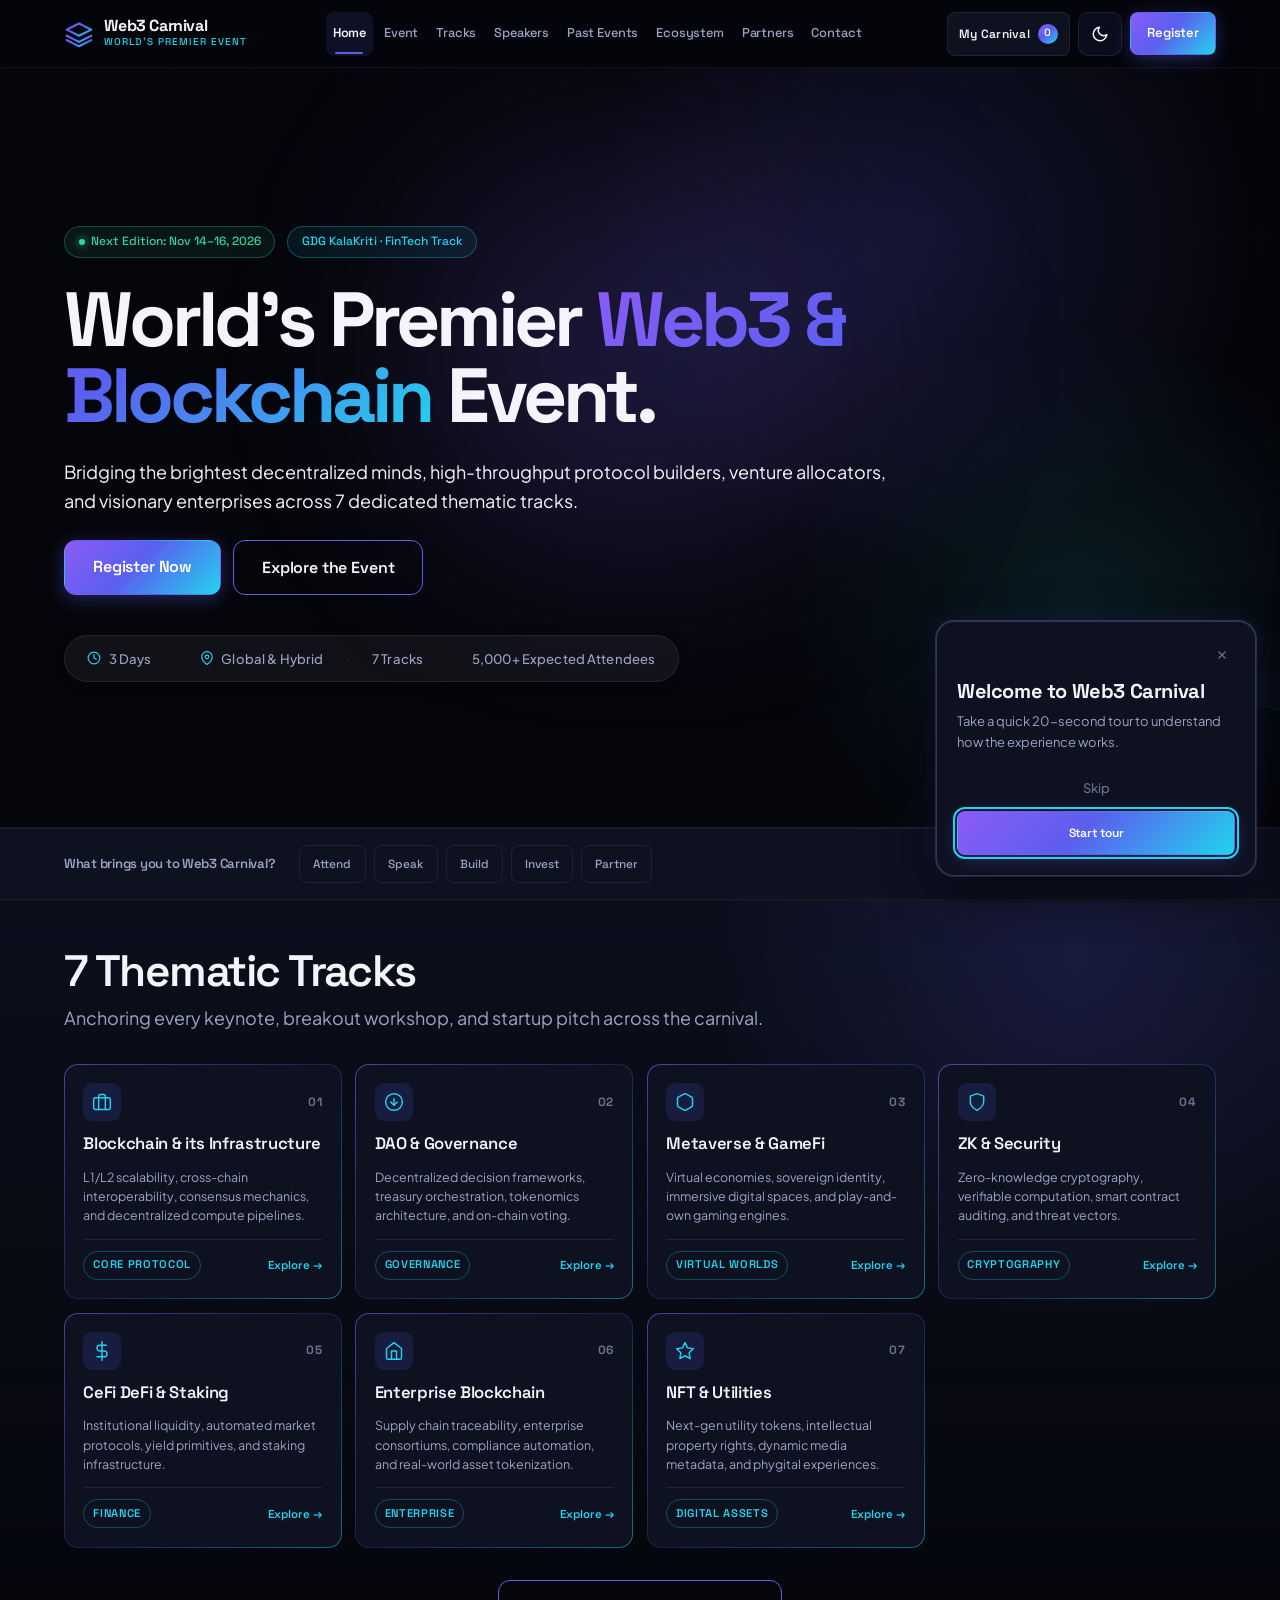
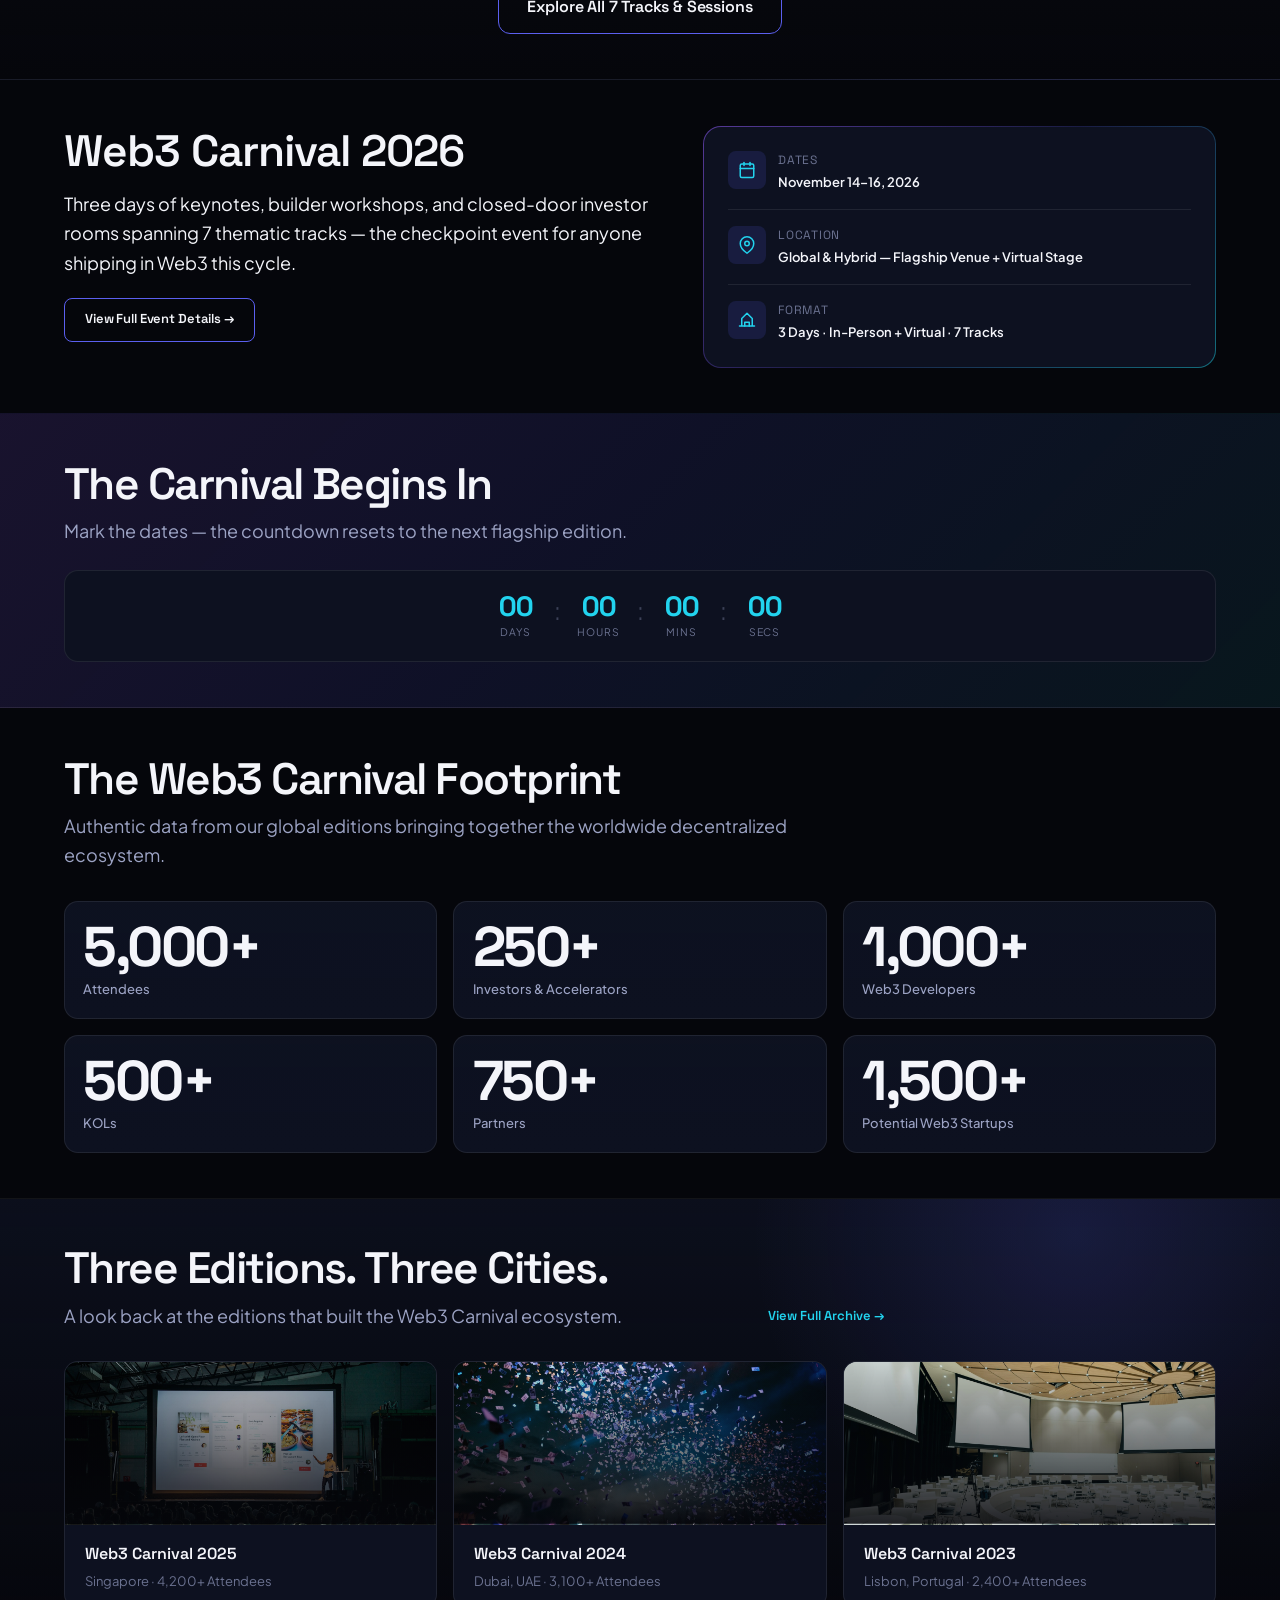
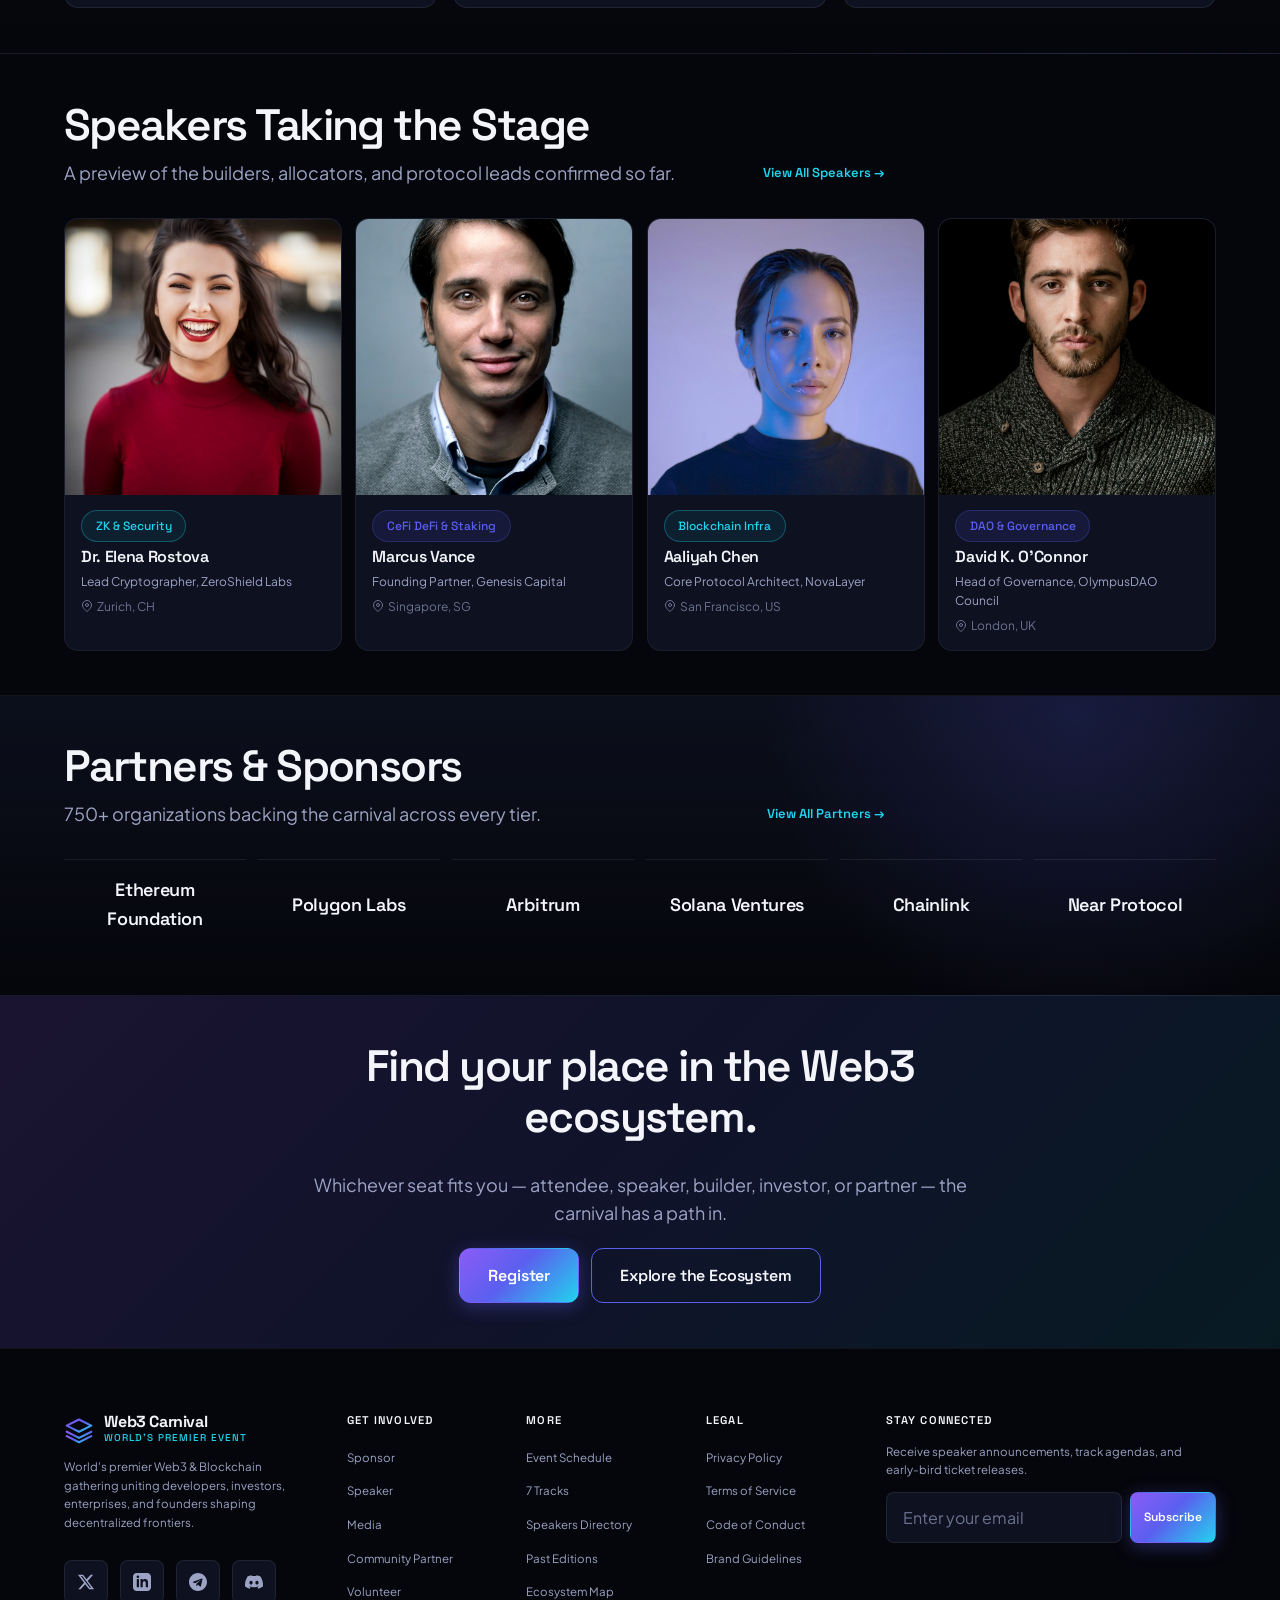
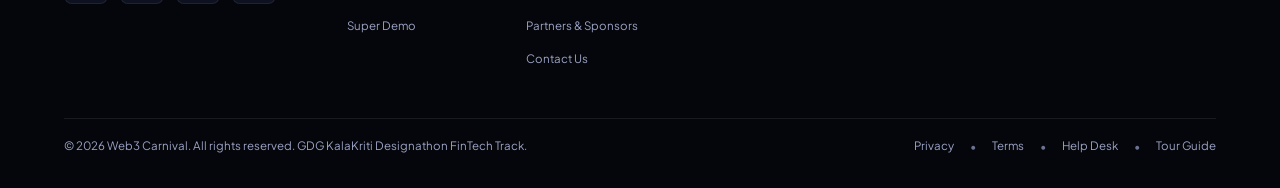
==== commit 76ed8b00: "feat: relax light theme off-white, enhance tour guide onboarding, and polish navbar/meta-strip" ====
--- a/index.html
+++ b/index.html
@@ -19,6 +19,7 @@
   <link rel="stylesheet" href="css/responsive.css">
   <link rel="stylesheet" href="css/final-polish.css">
   <link rel="stylesheet" href="css/my-carnival.css">
+  <link rel="stylesheet" href="css/onboarding.css">
 </head>
 <body>
 
@@ -479,6 +480,7 @@
   <script src="js/data.js"></script>
   <script src="js/theme.js"></script>
   <script src="js/navigation.js"></script>
+  <script src="js/onboarding.js"></script>
   <script src="js/main.js"></script>
   <script src="js/my-carnival-core.js"></script>
   <script src="js/my-carnival.js"></script>
--- a/css/tokens.css
+++ b/css/tokens.css
@@ -132,9 +132,9 @@
    Accents deepened to maintain 4.5:1 contrast on white
    ========================================================================== */
 [data-theme="light"] {
-  --bg-void: #F7F7FB;
-  --bg-surface: #FFFFFF;
-  --bg-raised: #EEF0FA;
+  --bg-void: #F5F6FA;
+  --bg-surface: #FAFAF8;
+  --bg-raised: #ECEEF6;
 
   --accent-indigo: #4C46E0;
   --accent-violet: #7C3AED;
@@ -150,9 +150,9 @@
   --focus-ring: #0891A8;
 
   /* Translucent & Alpha Layers */
-  --bg-void-alpha: rgba(247, 247, 251, 0.92);
-  --bg-surface-alpha: rgba(255, 255, 255, 0.9);
-  --bg-raised-alpha: rgba(238, 240, 250, 0.92);
+  --bg-void-alpha: rgba(245, 246, 250, 0.92);
+  --bg-surface-alpha: rgba(250, 250, 248, 0.92);
+  --bg-raised-alpha: rgba(236, 238, 246, 0.92);
 
   --border-subtle: rgba(18, 19, 28, 0.08);
   --border-medium: rgba(18, 19, 28, 0.16);
--- a/css/final-polish.css
+++ b/css/final-polish.css
@@ -293,8 +293,9 @@
     opacity: 1 !important;
   }
 
+  .digital-pass::before,
   .digital-pass::after {
-    animation: none !important;
+    display: none !important;
   }
 }
 
@@ -569,24 +570,116 @@
 }
 
 /* -------------------------------------------------------------------------
-   Print: keep the signature pass readable and remove sticky UI chrome.
-   ------------------------------------------------------------------------- */
+   Print: export only the digital pass as a clean, single-page A4 document.
+   ------------------------------------------------------------------------- */
+@page {
+  size: A4 portrait;
+  margin: 12mm;
+}
+
 @media print {
+  html,
+  body {
+    width: 100% !important;
+    min-height: 0 !important;
+    margin: 0 !important;
+    padding: 0 !important;
+    background: #FFFFFF !important;
+    color: #111111 !important;
+  }
+
+  main,
+  #main-content,
+  .register-section,
+  .register-shell {
+    margin: 0 !important;
+    padding: 0 !important;
+    max-width: none !important;
+    width: 100% !important;
+  }
+
+  main {
+    min-height: 245mm !important;
+  }
+
   .site-header,
   .site-footer,
   .skip-link,
+  .page-intro,
+  .reg-progress,
+  [data-step-announcer],
+  .reg-step-legend,
+  .reg-prototype-note,
   .reg-pass-actions,
-  .reg-pass-print-hint {
+  .reg-pass-print-hint,
+  .reg-nav-row {
     display: none !important;
   }
 
-  body {
-    background: #FFFFFF !important;
-    color: #111111 !important;
+  .register-section {
+    min-height: 245mm !important;
+    display: flex !important;
+    align-items: center !important;
+  }
+
+  .reg-step-pass {
+    display: block !important;
+    animation: none !important;
   }
 
   .digital-pass-wrap {
-    margin: 0;
+    display: flex !important;
+    align-items: center !important;
+    justify-content: center !important;
+    width: 100% !important;
+    margin: 0 !important;
+    padding: 0 !important;
+    perspective: none !important;
+  }
+
+  .digital-pass {
+    background: linear-gradient(145deg, #111528 0%, #0a0d18 100%) !important;
+    background-clip: padding-box !important;
+    width: 180mm !important;
+    max-width: 180mm !important;
+    min-height: 102mm !important;
+    margin: 0 auto !important;
+    padding: 10mm !important;
+    border: 1px solid #111111 !important;
+    border-radius: 6mm !important;
+    box-shadow: none !important;
+    transform: none !important;
+    overflow: hidden !important;
+    position: relative !important;
+    z-index: 2 !important;
+    break-inside: avoid !important;
+    page-break-inside: avoid !important;
+    -webkit-print-color-adjust: exact !important;
+    print-color-adjust: exact !important;
+  }
+
+  .digital-pass::before,
+  .digital-pass::after {
+    display: none !important;
+  }
+
+  .digital-pass-header {
+    padding-bottom: 5mm !important;
+    margin-bottom: 6mm !important;
+  }
+
+  .digital-pass-body {
+    gap: 5mm !important;
+  }
+
+  .digital-pass-meta-grid {
+    gap: 4mm !important;
+    padding: 4mm 0 !important;
+  }
+
+  .digital-pass-footer {
+    padding-top: 4mm !important;
+    margin-top: 1mm !important;
   }
 }
 
@@ -931,27 +1024,9 @@
   letter-spacing: 0.1em;
 }
 
-.nav-links {
-  gap: 0.15rem;
-}
-
-.nav-link {
-  padding: 0.42rem 0.68rem;
-  border-radius: 8px;
-  font-size: 0.76rem;
-}
-
-.nav-link.active,
-.nav-link[aria-current="page"] {
-  background: var(--surface-active);
-}
-
-.nav-link.active::after,
-.nav-link[aria-current="page"]::after {
-  left: 28%;
-  right: 28%;
-  bottom: 3px;
-  height: 1px;
+/* Nav Menu: Hidden on mobile/tablet so mobile toggle works, visible on desktop */
+.nav-menu {
+  display: none;
 }
 
 .theme-toggle-btn,
@@ -962,13 +1037,96 @@
   background: color-mix(in srgb, var(--bg-surface) 82%, transparent);
 }
 
+.theme-toggle-btn {
+  color: #FAFAF8;
+  border: 1px solid var(--border-subtle);
+  transition: background-color var(--transition-fast), border-color var(--transition-fast), color var(--transition-fast), transform var(--transition-fast);
+}
+
+[data-theme="light"] .theme-toggle-btn {
+  background: #FAF9F6;
+  border-color: rgba(18, 19, 28, 0.12);
+  color: var(--text-primary);
+  box-shadow: 0 1px 3px rgba(18, 19, 28, 0.05);
+}
+
+[data-theme="light"] .theme-toggle-btn:hover {
+  background: #F0F1F5;
+  border-color: rgba(76, 70, 224, 0.35);
+  color: var(--accent-indigo);
+}
+
 .nav-actions {
   gap: 0.5rem;
+  display: flex;
+  align-items: center;
 }
 
 #nav-register-btn {
   min-height: 42px;
   padding-inline: 1rem;
+}
+
+@media (min-width: 1120px) {
+  .nav-container {
+    display: flex;
+    align-items: center;
+    justify-content: space-between;
+    gap: 0.75rem;
+  }
+
+  .nav-brand {
+    flex-shrink: 0;
+  }
+
+  .nav-menu {
+    display: flex;
+    align-items: center;
+    justify-content: center;
+    flex: 1 1 auto;
+    min-width: 0;
+  }
+
+  .nav-links {
+    display: flex;
+    align-items: center;
+    justify-content: center;
+    gap: clamp(0.1rem, 0.35vw, 0.3rem);
+    flex-wrap: nowrap;
+  }
+
+  .nav-link {
+    display: inline-flex;
+    align-items: center;
+    justify-content: center;
+    padding: 0.42rem clamp(0.4rem, 0.52vw, 0.68rem);
+    border-radius: 8px;
+    font-size: clamp(0.8rem, 0.85vw, 0.88rem);
+    font-weight: var(--fw-medium);
+    letter-spacing: -0.01em;
+    line-height: 1;
+    white-space: nowrap;
+  }
+
+  .nav-link.active,
+  .nav-link[aria-current="page"] {
+    background: var(--surface-active);
+  }
+
+  .nav-link.active::after,
+  .nav-link[aria-current="page"]::after {
+    left: 20%;
+    right: 20%;
+    bottom: 2px;
+    height: 2px;
+  }
+
+  .nav-actions {
+    flex-shrink: 0;
+    display: flex;
+    align-items: center;
+    gap: 0.5rem;
+  }
 }
 
 /* -------------------------------------------------------------------------
@@ -1025,17 +1183,37 @@
 }
 
 .hero-meta-strip {
-  margin-top: 0.35rem;
-  padding: 0.45rem 0;
-  border-top: 1px solid var(--ui-section-rule);
-  border-bottom: 1px solid var(--ui-section-rule);
-  gap: 0.7rem;
-  color: var(--text-muted);
+  display: inline-flex;
+  flex-wrap: wrap;
+  align-items: center;
+  gap: 0.75rem 1.4rem;
+  padding: 0.75rem 1.4rem;
+  margin-top: 1rem;
+  background: var(--surface-hover);
+  border: 1px solid var(--border-subtle);
+  border-radius: var(--radius-full);
+  color: var(--text-secondary);
+  box-shadow: 0 4px 16px rgba(0, 0, 0, 0.12);
 }
 
 .hero-meta-item {
-  font-size: 0.73rem;
+  display: inline-flex;
+  align-items: center;
+  gap: 0.45rem;
+  font-size: 0.82rem;
+  font-weight: 500;
   letter-spacing: 0.01em;
+  color: var(--text-secondary);
+}
+
+.hero-meta-item svg {
+  color: var(--accent-cyan);
+  flex-shrink: 0;
+}
+
+.hero-meta-sep {
+  color: var(--border-medium);
+  font-size: 0.82rem;
 }
 
 [data-theme="light"] .hero-section::before {
@@ -1413,7 +1591,8 @@
     display: grid;
     grid-template-columns: repeat(2, minmax(0, 1fr));
     gap: 0.55rem 0.75rem;
-    padding: 0.8rem 0;
+    padding: 0.85rem 1rem;
+    border-radius: var(--radius-lg);
   }
 
   .hero-meta-sep {
--- a/css/onboarding.css
+++ b/css/onboarding.css
@@ -0,0 +1,369 @@
+/**
+ * Web3 Carnival – Onboarding Coachmark (v3.3)
+ *
+ * Layers (z-index):
+ *   9998  .onboarding-scrim           empty div covering the whole screen, excluding highlighted button via clip-path cutout
+ *   9999  .onboarding-target--active  particular button highlighted with color & glow
+ *   9999  .onboarding-ring            cyan & purple glowing spotlight ring
+ *  10000  #onboarding-card            coachmark tooltip (compact, height: auto on all steps)
+ */
+
+/* ==========================================================================
+   1. Scrim – whole-screen empty div, cut out over the highlighted button
+   ========================================================================== */
+
+.onboarding-scrim {
+  position:   fixed;
+  inset:      0;
+  width:      100vw;
+  height:     100vh;
+  z-index:    9998;
+  background: rgba(3, 7, 18, 0.45);
+  backdrop-filter: blur(4px);
+  -webkit-backdrop-filter: blur(4px);
+  pointer-events: auto;
+
+  /* Fade transition */
+  opacity: 1;
+  transition: opacity 200ms ease;
+}
+
+.onboarding-scrim[hidden] {
+  display: none;
+}
+
+@media (prefers-reduced-motion: reduce) {
+  .onboarding-scrim { transition: none; }
+}
+
+/* ==========================================================================
+   2. Highlight ring – cyan & purple neon aura around target button
+   ========================================================================== */
+
+.onboarding-ring {
+  position: fixed;
+  z-index:  9999;
+  pointer-events: none;
+
+  border: 2px solid var(--accent-cyan);
+  box-shadow:
+    0 0 0 3px  rgba(34, 211, 238, 0.35),
+    0 0 16px   rgba(34, 211, 238, 0.85),
+    0 0 36px   rgba(139, 92, 246, 0.55),
+    inset 0 0 12px rgba(34, 211, 238, 0.3);
+
+  animation: ob-ring-pulse 2s ease-in-out infinite;
+
+  transition:
+    top           200ms cubic-bezier(0.16, 1, 0.3, 1),
+    left          200ms cubic-bezier(0.16, 1, 0.3, 1),
+    width         200ms cubic-bezier(0.16, 1, 0.3, 1),
+    height        200ms cubic-bezier(0.16, 1, 0.3, 1),
+    border-radius 200ms cubic-bezier(0.16, 1, 0.3, 1);
+}
+
+@keyframes ob-ring-pulse {
+  0%, 100% {
+    box-shadow:
+      0 0 0 3px  rgba(34, 211, 238, 0.35),
+      0 0 16px   rgba(34, 211, 238, 0.85),
+      0 0 36px   rgba(139, 92, 246, 0.55),
+      inset 0 0 12px rgba(34, 211, 238, 0.3);
+  }
+  50% {
+    box-shadow:
+      0 0 0 4px  rgba(34, 211, 238, 0.55),
+      0 0 24px   rgba(34, 211, 238, 1),
+      0 0 48px   rgba(139, 92, 246, 0.75),
+      inset 0 0 16px rgba(34, 211, 238, 0.45);
+  }
+}
+
+.onboarding-ring[hidden] {
+  display: none;
+}
+
+@media (prefers-reduced-motion: reduce) {
+  .onboarding-ring {
+    transition: none;
+    animation: none;
+  }
+}
+
+/* ==========================================================================
+   3. Target element – only the particular button highlighted with vivid color
+   ========================================================================== */
+
+.onboarding-target--active {
+  position: relative !important;
+  z-index:  9999    !important;
+  box-shadow: 0 0 22px rgba(34, 211, 238, 0.85), 0 0 42px rgba(139, 92, 246, 0.5) !important;
+  border-color: var(--accent-cyan) !important;
+  color: #FAFAF8 !important;
+}
+
+.onboarding-target--active.btn-secondary {
+  background: rgba(18, 19, 28, 0.85) !important;
+}
+
+/* ==========================================================================
+   4. Coachmark card – strictly compact, height: auto across all steps
+   ========================================================================== */
+
+#onboarding-card {
+  position:   fixed;
+  z-index:    10000;
+
+  width:      min(320px, calc(100vw - 24px));
+  max-width:  calc(100vw - 20px);
+  height:     auto !important;
+  box-sizing: border-box;
+
+  background:    var(--bg-surface);
+  border:        1px solid var(--border-medium);
+  border-radius: var(--radius-lg);           /* 18px */
+  padding:       clamp(14px, 3.5vw, 20px);
+  box-shadow:
+    var(--shadow-lg),
+    0 0 0 1px var(--border-highlight),
+    0 0 24px  rgba(91, 95, 239, 0.16);
+
+  /* Entrance animation and smooth reveal */
+  animation: ob-card-in 220ms cubic-bezier(0.16, 1, 0.3, 1) both;
+  transition: opacity 160ms ease, transform 160ms ease;
+}
+
+@keyframes ob-card-in {
+  from { opacity: 0; transform: translateY(6px) scale(0.97); }
+  to   { opacity: 1; transform: translateY(0)   scale(1); }
+}
+
+#onboarding-card[hidden] { display: none; }
+
+@media (prefers-reduced-motion: reduce) {
+  #onboarding-card { animation: none; }
+}
+
+/* ==========================================================================
+   5. Card header: eyebrow + close button
+   ========================================================================== */
+
+.ob-header {
+  display:         flex;
+  align-items:     center;
+  justify-content: space-between;
+  margin-bottom:   var(--space-3);           /* 12px */
+}
+
+.ob-eyebrow {
+  font-family:    var(--font-display);
+  font-size:      var(--text-xs);            /* 12px */
+  font-weight:    var(--fw-semibold);
+  letter-spacing: 0.09em;
+  text-transform: uppercase;
+  color:          var(--accent-cyan);
+  min-height:     1em;
+}
+
+.ob--welcome .ob-eyebrow { visibility: hidden; }
+
+/* ==========================================================================
+   6. Close button
+   ========================================================================== */
+
+.ob-close {
+  display:       grid;
+  place-items:   center;
+  width:         26px;
+  height:        26px;
+  flex-shrink:   0;
+  background:    transparent;
+  border:        1px solid transparent;
+  border-radius: var(--radius-sm);
+  color:         var(--text-muted);
+  cursor:        pointer;
+  transition:
+    background   var(--transition-fast),
+    color        var(--transition-fast),
+    border-color var(--transition-fast);
+}
+
+.ob-close:hover {
+  background:   var(--surface-hover);
+  color:        var(--text-primary);
+  border-color: var(--border-subtle);
+}
+
+.ob-close:focus-visible {
+  outline:        2px solid var(--focus-ring);
+  outline-offset: 2px;
+}
+
+/* ==========================================================================
+   7. Title
+   ========================================================================== */
+
+.ob-title {
+  font-family:  var(--font-display);
+  font-size:    var(--text-base);            /* 16px */
+  font-weight:  var(--fw-bold);
+  line-height:  var(--lh-heading);
+  color:        var(--text-primary);
+  margin:       0 0 var(--space-2);          /* 8px */
+}
+
+.ob--welcome .ob-title {
+  font-size: var(--text-xl);                 /* 20px */
+}
+
+/* ==========================================================================
+   8. Description
+   ========================================================================== */
+
+.ob-desc {
+  font-size:   var(--text-sm);              /* 13px */
+  line-height: var(--lh-body);
+  color:       var(--text-secondary);
+  margin:      0 0 var(--space-5);          /* 20px */
+}
+
+/* ==========================================================================
+   9. Action row
+   ========================================================================== */
+
+.ob-actions {
+  display:     flex;
+  align-items: center;
+  gap:         var(--space-3);
+}
+
+.ob-skip {
+  background:    transparent;
+  border:        1px solid transparent;
+  border-radius: var(--radius-full);
+  color:         var(--text-muted);
+  font-family:   var(--font-body);
+  font-size:     var(--text-sm);
+  font-weight:   var(--fw-medium);
+  cursor:        pointer;
+  padding:       var(--space-1) var(--space-2);
+  white-space:   nowrap;
+  transition:
+    color        var(--transition-fast),
+    background   var(--transition-fast),
+    border-color var(--transition-fast);
+}
+
+.ob-skip:hover {
+  color:        var(--text-secondary);
+  background:   var(--surface-hover);
+  border-color: var(--border-subtle);
+}
+
+.ob-skip:focus-visible {
+  outline:        2px solid var(--focus-ring);
+  outline-offset: 2px;
+}
+
+.ob-next {
+  flex: 1;
+}
+
+/* Welcome variant */
+.ob--welcome .ob-actions {
+  flex-direction: column;
+  gap: var(--space-2);
+}
+
+.ob--welcome .ob-next,
+.ob--welcome .ob-skip {
+  width: 100%;
+  flex:  unset;
+  text-align: center;
+}
+
+/* ==========================================================================
+   10. Screen-reader only progress
+   ========================================================================== */
+
+.ob-sr-progress {
+  position:  absolute;
+  width:     1px;
+  height:    1px;
+  padding:   0;
+  overflow:  hidden;
+  clip:      rect(0, 0, 0, 0);
+  white-space: nowrap;
+  border:    0;
+}
+
+/* ==========================================================================
+   11. Responsive card scaling (stays floating around the button on any screen)
+   ========================================================================== */
+
+@media (max-width: 480px) {
+  #onboarding-card {
+    border-radius: var(--radius-md);
+    padding: 13px 15px;
+    width: min(300px, calc(100vw - 20px));
+  }
+
+  .ob-title {
+    font-size: 0.95rem !important;
+  }
+
+  .ob-desc {
+    font-size: 0.8rem !important;
+    margin-bottom: 12px !important;
+  }
+
+  .ob-actions {
+    gap: 8px;
+  }
+
+  .ob-next,
+  .ob-skip {
+    font-size: 0.8rem;
+    padding: 6px 12px;
+  }
+}
+
+/* ==========================================================================
+   12. Light-theme overrides
+   ========================================================================== */
+
+[data-theme="light"] .onboarding-scrim {
+  background: rgba(18, 19, 28, 0.4);
+}
+
+[data-theme="light"] #onboarding-card {
+  background:    var(--bg-surface);
+  border-color:  var(--border-medium);
+  box-shadow:
+    var(--shadow-lg),
+    0 0 0 1px var(--border-accent);
+}
+
+[data-theme="light"] .onboarding-ring {
+  border-color: var(--accent-indigo);
+  box-shadow:
+    0 0 0 3px  rgba(76, 70, 224, 0.25),
+    0 0 16px   rgba(76, 70, 224, 0.6),
+    0 0 36px   rgba(124, 58, 237, 0.4),
+    inset 0 0 12px rgba(76, 70, 224, 0.2);
+}
+
+[data-theme="light"] .onboarding-target--active {
+  box-shadow: 0 0 22px rgba(76, 70, 224, 0.45), 0 0 36px rgba(124, 58, 237, 0.25) !important;
+  border-color: var(--accent-indigo) !important;
+}
+
+[data-theme="light"] .onboarding-target--active.btn-secondary {
+  color: var(--text-primary) !important;
+  background: var(--bg-surface) !important;
+}
+
+[data-theme="light"] .onboarding-target--active.btn-primary {
+  color: #ffffff !important;
+  background: var(--accent-indigo) !important;
+}
